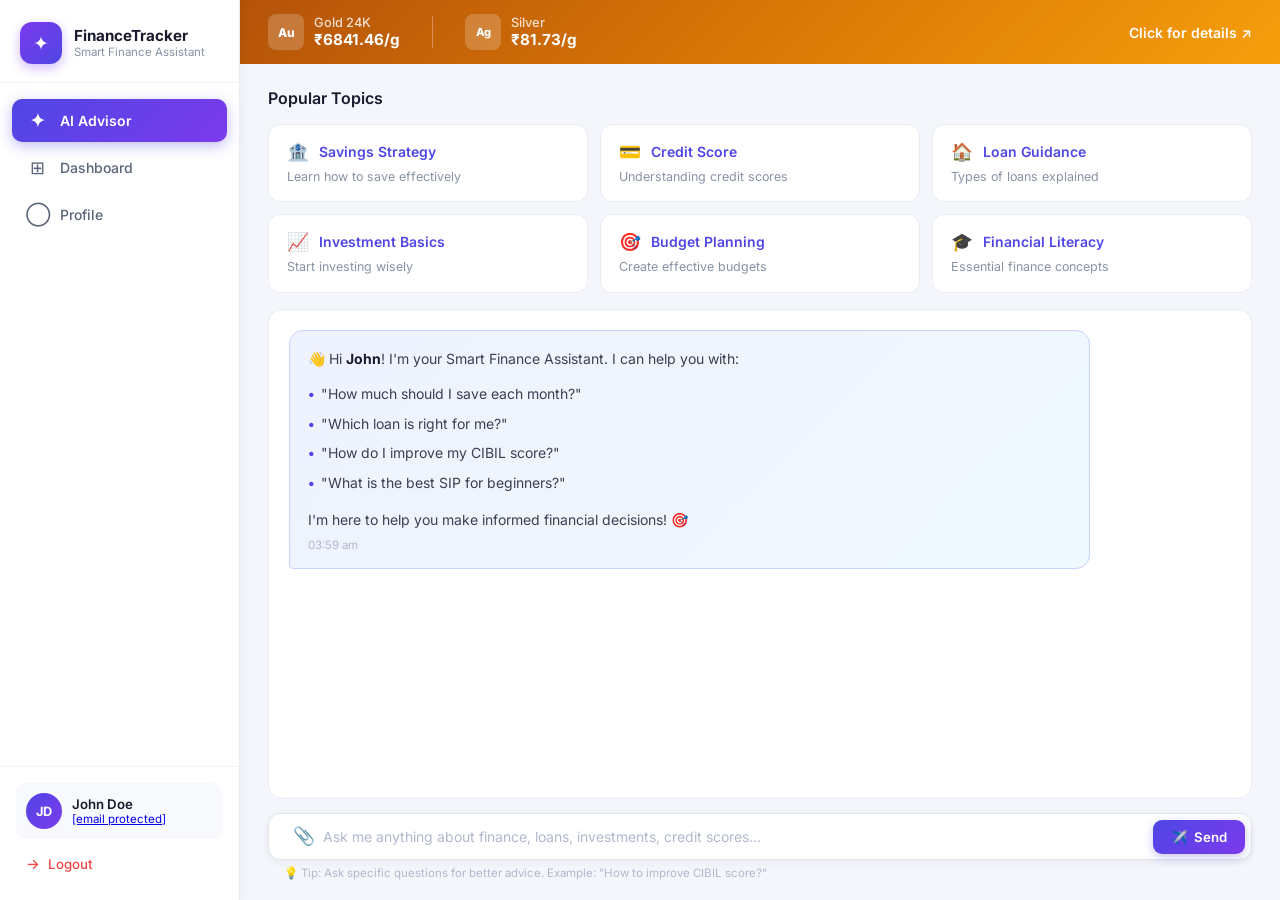
==== frontend/index.html @ 87cee034 "updated index html,added two rates file,added init ,loaded db files" ====
<!DOCTYPE html>
<html lang="en">
<head>
<meta charset="UTF-8"/>
<meta name="viewport" content="width=device-width,initial-scale=1.0"/>
<title>FinanceTracker — Smart Finance Assistant</title>
<link href="https://fonts.googleapis.com/css2?family=Inter:wght@400;500;600;700;800&display=swap" rel="stylesheet"/>
<style>
/* ── RESET & BASE ── */
*,*::before,*::after{box-sizing:border-box;margin:0;padding:0}
html,body{height:100%;font-family:'Inter',sans-serif;background:#f4f6fb;color:#1a1a2e;overflow:hidden}

/* ── LAYOUT ── */
.app{display:flex;height:100vh;overflow:hidden}

/* ══════════════════════════════
   SIDEBAR
══════════════════════════════ */
.sidebar{
  width:240px;flex-shrink:0;
  background:#fff;
  border-right:1px solid #e8ecf4;
  display:flex;flex-direction:column;
  padding:0;
  box-shadow:2px 0 8px rgba(0,0,0,0.04);
  z-index:10;
}
.sidebar-brand{
  padding:22px 20px 18px;
  display:flex;align-items:center;gap:12px;
  border-bottom:1px solid #f0f2f8;
}
.brand-icon{
  width:42px;height:42px;border-radius:12px;
  background:linear-gradient(135deg,#7c3aed,#4f46e5);
  display:flex;align-items:center;justify-content:center;
  font-size:1.2rem;color:#fff;flex-shrink:0;
  box-shadow:0 4px 12px rgba(124,58,237,0.35);
}
.brand-name{font-size:.95rem;font-weight:700;color:#1a1a2e;line-height:1.2}
.brand-sub{font-size:.72rem;color:#8892a4;font-weight:400}

.sidebar-nav{flex:1;padding:16px 12px}
.nav-item{
  display:flex;align-items:center;gap:12px;
  padding:11px 14px;border-radius:10px;
  font-size:.875rem;font-weight:500;color:#5a6478;
  cursor:pointer;transition:all 0.18s;margin-bottom:4px;
  border:none;background:none;width:100%;text-align:left;
  font-family:'Inter',sans-serif;
}
.nav-item:hover{background:#f4f6fb;color:#1a1a2e}
.nav-item.active{
  background:linear-gradient(135deg,#4f46e5,#7c3aed);
  color:#fff;font-weight:600;
  box-shadow:0 4px 14px rgba(79,70,229,0.35);
}
.nav-item .ni-icon{font-size:1.1rem;width:22px;text-align:center;flex-shrink:0}

.sidebar-user{
  padding:16px 16px 20px;
  border-top:1px solid #f0f2f8;
}
.user-row{
  display:flex;align-items:center;gap:10px;
  padding:10px 10px;border-radius:10px;
  background:#f8f9fc;margin-bottom:8px;
}
.user-av{
  width:36px;height:36px;border-radius:50%;
  background:linear-gradient(135deg,#4f46e5,#7c3aed);
  display:flex;align-items:center;justify-content:center;
  font-size:.8rem;font-weight:700;color:#fff;flex-shrink:0;
}
.user-name{font-size:.83rem;font-weight:600;color:#1a1a2e}
.user-email{font-size:.72rem;color:#8892a4}
.logout-btn{
  display:flex;align-items:center;gap:8px;
  padding:8px 10px;border-radius:8px;
  font-size:.83rem;font-weight:500;color:#ef4444;
  cursor:pointer;border:none;background:none;
  font-family:'Inter',sans-serif;transition:background 0.15s;
  width:100%;
}
.logout-btn:hover{background:#fff5f5}
.logout-btn .lo-icon{font-size:.9rem}

/* ══════════════════════════════
   MAIN CONTENT
══════════════════════════════ */
.main{flex:1;overflow-y:auto;display:flex;flex-direction:column}

/* ── PAGE SYSTEM ── */
.page{display:none;flex:1}
.page.active{display:flex;flex-direction:column}

/* ══════════════════════════════
   AI ADVISOR PAGE
══════════════════════════════ */
.ai-page{display:flex;flex-direction:column;height:100%}

/* Gold ticker */
.gold-ticker{
  background:linear-gradient(135deg,#b45309,#d97706,#f59e0b);
  padding:14px 28px;
  display:flex;align-items:center;justify-content:space-between;
  flex-shrink:0;
}
.gold-items{display:flex;align-items:center;gap:32px}
.gold-item{display:flex;align-items:center;gap:10px}
.gold-symbol{
  width:36px;height:36px;border-radius:8px;
  background:rgba(255,255,255,0.2);
  display:flex;align-items:center;justify-content:center;
  font-size:.75rem;font-weight:800;color:#fff;letter-spacing:-.5px;
}
.gold-name{font-size:.8rem;color:rgba(255,255,255,0.8);font-weight:500}
.gold-price{font-size:.95rem;font-weight:700;color:#fff}
.gold-divider{width:1px;height:32px;background:rgba(255,255,255,0.3)}
.gold-cta{
  display:flex;align-items:center;gap:8px;
  font-size:.875rem;font-weight:600;color:#fff;cursor:pointer;
}
.gold-cta:hover{opacity:.85}

/* Popular Topics */
.topics-section{padding:24px 28px 0;flex-shrink:0}
.topics-title{font-size:1rem;font-weight:600;color:#1a1a2e;margin-bottom:16px}
.topics-grid{display:grid;grid-template-columns:repeat(3,1fr);gap:12px}
.topic-card{
  background:#fff;border:1px solid #e8ecf4;border-radius:12px;
  padding:16px 18px;cursor:pointer;transition:all 0.18s;
}
.topic-card:hover{border-color:#4f46e5;box-shadow:0 4px 16px rgba(79,70,229,0.1);transform:translateY(-1px)}
.topic-card-top{display:flex;align-items:center;gap:10px;margin-bottom:6px}
.topic-icon{font-size:1.1rem}
.topic-name{font-size:.875rem;font-weight:600;color:#4f46e5}
.topic-desc{font-size:.78rem;color:#8892a4;line-height:1.4}

/* Chat area */
.chat-area{flex:1;display:flex;flex-direction:column;padding:16px 28px 0;min-height:0}
.chat-messages{
  flex:1;overflow-y:auto;background:#fff;border:1px solid #e8ecf4;
  border-radius:14px;padding:20px;margin-bottom:0;
}
.chat-messages::-webkit-scrollbar{width:4px}
.chat-messages::-webkit-scrollbar-thumb{background:#e0e4f0;border-radius:2px}
.chat-msg{margin-bottom:16px}
.chat-msg p{font-size:.875rem;color:#374151;line-height:1.65}
.chat-msg p strong{font-weight:600;color:#1a1a2e}
.chat-msg-time{font-size:.72rem;color:#b0b8cc;margin-top:6px}
.chat-msg-list{list-style:none;padding:0}
.chat-msg-list li{font-size:.875rem;color:#374151;padding:3px 0;display:flex;align-items:flex-start;gap:6px}
.chat-msg-list li::before{content:'•';color:#4f46e5;font-weight:700;flex-shrink:0}

/* AI bubble (blue-tinted) */
.ai-bubble{
  background:linear-gradient(135deg,#eef2ff,#f0f9ff);
  border:1px solid #c7d2fe;border-radius:14px;border-bottom-left-radius:4px;
  padding:16px 18px;max-width:85%;
}
.ai-bubble p,.ai-bubble li{font-size:.875rem;color:#374151;line-height:1.7}
.ai-bubble strong{color:#1a1a2e}

/* User bubble */
.user-bubble{
  background:linear-gradient(135deg,#4f46e5,#7c3aed);
  border-radius:14px;border-bottom-right-radius:4px;
  padding:12px 16px;max-width:75%;
  align-self:flex-end;margin-left:auto;
}
.user-bubble p{font-size:.875rem;color:#fff;line-height:1.6}
.msg-row{display:flex;flex-direction:column;margin-bottom:14px}
.msg-row.user-row-msg{align-items:flex-end}

/* Chat input */
.chat-input-area{padding:14px 28px 20px;flex-shrink:0}
.chat-input-box{
  display:flex;align-items:center;
  background:#fff;border:1.5px solid #e0e4f0;border-radius:12px;
  padding:4px 6px 4px 16px;
  box-shadow:0 2px 8px rgba(0,0,0,0.06);
  transition:border-color 0.2s;
}
.chat-input-box:focus-within{border-color:#4f46e5;box-shadow:0 2px 12px rgba(79,70,229,0.12)}
.chat-input-box input{
  flex:1;border:none;outline:none;font-family:'Inter',sans-serif;
  font-size:.875rem;color:#374151;background:transparent;padding:10px 0;
}
.chat-input-box input::placeholder{color:#b0b8cc}
.send-btn{
  display:flex;align-items:center;gap:6px;
  padding:9px 18px;border-radius:9px;
  background:linear-gradient(135deg,#4f46e5,#7c3aed);
  color:#fff;font-size:.83rem;font-weight:600;
  border:none;cursor:pointer;transition:all 0.18s;
  font-family:'Inter',sans-serif;white-space:nowrap;
  box-shadow:0 3px 10px rgba(79,70,229,0.3);
}
.send-btn:hover{transform:translateY(-1px);box-shadow:0 5px 14px rgba(79,70,229,0.4)}
.chat-tip{font-size:.72rem;color:#b0b8cc;padding:6px 16px 0;display:flex;align-items:center;gap:5px}

/* Typing indicator */
.typing-dots{display:flex;align-items:center;gap:4px;padding:4px 0}
.typing-dot{width:7px;height:7px;border-radius:50%;background:#9ca3af;animation:ty 1.2s infinite}
.typing-dot:nth-child(2){animation-delay:.18s}.typing-dot:nth-child(3){animation-delay:.36s}
@keyframes ty{0%,80%,100%{transform:scale(1);opacity:.5}40%{transform:scale(1.3);opacity:1}}

/* ══════════════════════════════
   DASHBOARD PAGE
══════════════════════════════ */
.dash-page{padding:32px 28px}
.dash-title{font-size:1.75rem;font-weight:800;color:#1a1a2e;margin-bottom:4px}
.dash-sub{font-size:.875rem;color:#8892a4;margin-bottom:28px}
.dash-cards-grid{
  display:grid;grid-template-columns:repeat(3,1fr);gap:16px;
  margin-bottom:16px;
}
.dash-card{
  background:#fff;border:1px solid #e8ecf4;border-radius:16px;
  padding:22px;cursor:pointer;transition:all 0.2s;position:relative;
  overflow:hidden;
}
.dash-card:hover{box-shadow:0 8px 28px rgba(0,0,0,0.1);transform:translateY(-2px);border-color:#c7d2fe}
.dash-card-top{display:flex;align-items:flex-start;justify-content:space-between;margin-bottom:14px}
.dash-card-icon{
  width:52px;height:52px;border-radius:14px;
  display:flex;align-items:center;justify-content:center;font-size:1.35rem;
}
.dci-blue{background:linear-gradient(135deg,#3b82f6,#2563eb)}
.dci-purple{background:linear-gradient(135deg,#7c3aed,#a855f7)}
.dci-orange{background:linear-gradient(135deg,#f97316,#ea580c)}
.dci-pink{background:linear-gradient(135deg,#ec4899,#db2777)}
.dash-card-arrow{
  width:28px;height:28px;border-radius:8px;background:#f4f6fb;
  display:flex;align-items:center;justify-content:center;
  font-size:.7rem;color:#8892a4;
}
.dash-card h3{font-size:1rem;font-weight:700;color:#1a1a2e;margin-bottom:4px}
.dash-card-desc{font-size:.78rem;color:#8892a4;margin-bottom:16px}
.dash-card-footer{
  display:flex;align-items:center;justify-content:space-between;
  padding-top:14px;border-top:1px solid #f0f2f8;
}
.dash-card-stat{font-size:.9rem;font-weight:600;color:#374151}
.dash-card-link{font-size:.78rem;color:#4f46e5;font-weight:600;cursor:pointer;display:flex;align-items:center;gap:3px}
.dash-card-link:hover{color:#3730a3}

/* ── FINANCIAL OVERVIEW PANEL (drill-down) ── */
.fo-panel{
  background:#fff;border-radius:16px;padding:24px 28px;
  flex:1;display:flex;flex-direction:column;
}
.fo-header{display:flex;align-items:center;justify-content:space-between;margin-bottom:22px}
.fo-title{font-size:1.15rem;font-weight:700;color:#1a1a2e}
.fo-sub{font-size:.8rem;color:#8892a4;margin-top:2px}
.fo-close{
  width:32px;height:32px;border-radius:8px;
  background:#f4f6fb;border:none;cursor:pointer;
  display:flex;align-items:center;justify-content:center;
  font-size:1rem;color:#8892a4;transition:all 0.15s;
}
.fo-close:hover{background:#fee2e2;color:#ef4444}
.fo-grid{display:grid;grid-template-columns:1fr 1fr 1fr;gap:14px;margin-bottom:14px}
.fo-card{
  background:#fff;border:1px solid #e8ecf4;border-radius:14px;padding:20px 22px;
}
.fo-card.blue{
  background:linear-gradient(135deg,#4f46e5,#7c3aed);
  border-color:transparent;
  grid-column:span 1;
}
.fo-card-label{font-size:.78rem;color:#8892a4;margin-bottom:10px;font-weight:500}
.fo-card.blue .fo-card-label{color:rgba(255,255,255,0.75)}
.fo-card-val{font-size:1.5rem;font-weight:800;color:#1a1a2e;line-height:1}
.fo-card.blue .fo-card-val{color:#fff;font-size:1.65rem}
.fo-card-icon-wrap{
  width:36px;height:36px;border-radius:10px;
  display:flex;align-items:center;justify-content:center;font-size:1rem;
}
.fci-green{background:#dcfce7;color:#16a34a}
.fci-red{background:#fee2e2;color:#dc2626}
.fci-purple{background:#ede9fe;color:#7c3aed}
.fci-blue{background:rgba(255,255,255,0.2);color:#fff}
.fo-card-header{display:flex;align-items:flex-start;justify-content:space-between;margin-bottom:10px}
.fo-card-change{font-size:.75rem;margin-top:6px;font-weight:600}
.fc-up{color:#16a34a}.fc-down{color:#dc2626}
.fo-card.blue .fo-card-change{color:rgba(255,255,255,0.85)}
.fo-row{display:grid;grid-template-columns:1fr 1fr;gap:14px}
.fo-card-sm{background:#fff;border:1px solid #e8ecf4;border-radius:14px;padding:20px 22px}

/* ══════════════════════════════
   PROFILE PAGE
══════════════════════════════ */
.profile-page{padding:32px 28px;overflow-y:auto}
.profile-header{margin-bottom:28px}
.profile-header h1{font-size:1.5rem;font-weight:800;color:#1a1a2e;margin-bottom:4px}
.profile-header p{font-size:.875rem;color:#8892a4}
.profile-form-card{
  background:#fff;border:1px solid #e8ecf4;border-radius:16px;overflow:hidden;
  max-width:700px;
}
.pf-section-head{
  padding:16px 24px;background:#f8f9fc;border-bottom:1px solid #e8ecf4;
  display:flex;align-items:center;gap:10px;
}
.pf-sec-icon{
  width:32px;height:32px;border-radius:8px;background:linear-gradient(135deg,#4f46e5,#7c3aed);
  display:flex;align-items:center;justify-content:center;font-size:.85rem;color:#fff;
}
.pf-sec-title{font-size:.875rem;font-weight:700;color:#1a1a2e}
.pf-sec-desc{font-size:.75rem;color:#8892a4}
.pf-body{padding:20px 24px;border-bottom:1px solid #e8ecf4}
.pf-body:last-of-type{border-bottom:none}
.pf-grid{display:grid;grid-template-columns:1fr 1fr;gap:14px}
.pf-group{display:flex;flex-direction:column;gap:5px}
.pf-group.full{grid-column:1/-1}
.pf-group label{font-size:.75rem;font-weight:600;color:#5a6478;letter-spacing:.01em}
.pf-group input,.pf-group select{
  background:#f8f9fc;border:1.5px solid #e0e4f0;border-radius:8px;
  padding:10px 12px;color:#1a1a2e;font-family:'Inter',sans-serif;
  font-size:.875rem;outline:none;transition:all 0.18s;appearance:none;
}
.pf-group input:focus,.pf-group select:focus{border-color:#4f46e5;background:#fff;box-shadow:0 0 0 3px rgba(79,70,229,.08)}
.pf-group input::placeholder{color:#b0b8cc}
.pf-group select option{background:#fff}
.inp-pre-w{position:relative}
.inp-pre{position:absolute;left:11px;top:50%;transform:translateY(-50%);font-size:.83rem;color:#4f46e5;font-weight:600}
.inp-pre-w input{padding-left:24px}
.goal-grid-pf{display:grid;grid-template-columns:repeat(3,1fr);gap:8px;margin-top:6px}
.goal-pf{
  border:1.5px solid #e0e4f0;border-radius:9px;padding:10px 12px;
  cursor:pointer;transition:all 0.18s;display:flex;align-items:center;gap:8px;
  background:#f8f9fc;
}
.goal-pf:hover{border-color:#a5b4fc}
.goal-pf.sel{border-color:#4f46e5;background:#eef2ff}
.goal-pf input{display:none}
.g-cb{width:16px;height:16px;border-radius:4px;border:1.5px solid #cbd5e1;flex-shrink:0;
  display:flex;align-items:center;justify-content:center;transition:all 0.15s;background:#fff}
.goal-pf.sel .g-cb{background:#4f46e5;border-color:#4f46e5}
.g-cb::after{content:'✓';font-size:.55rem;color:#fff;display:none;font-weight:800}
.goal-pf.sel .g-cb::after{display:block}
.g-em{font-size:.95rem}
.g-tx{font-size:.78rem;font-weight:600;color:#374151}
.pf-footer{padding:16px 24px;background:#f8f9fc;display:flex;justify-content:flex-end}
.pf-submit{
  padding:11px 28px;border-radius:9px;border:none;
  background:linear-gradient(135deg,#4f46e5,#7c3aed);color:#fff;
  font-family:'Inter',sans-serif;font-size:.875rem;font-weight:700;
  cursor:pointer;transition:all 0.18s;
  box-shadow:0 4px 14px rgba(79,70,229,0.3);
  display:flex;align-items:center;gap:7px;
}
.pf-submit:hover{transform:translateY(-1px);box-shadow:0 6px 20px rgba(79,70,229,0.4)}

/* ══════════════════════════════
   TOAST
══════════════════════════════ */
.toast{
  position:fixed;bottom:24px;right:24px;z-index:9999;
  background:#1a1a2e;border-radius:12px;padding:12px 18px;
  display:flex;align-items:center;gap:10px;
  font-size:.83rem;font-weight:600;color:#fff;
  box-shadow:0 8px 30px rgba(0,0,0,0.25);
  transform:translateY(70px) scale(.95);opacity:0;
  transition:all 0.4s cubic-bezier(.34,1.56,.64,1);
}
.toast.show{transform:translateY(0) scale(1);opacity:1}

/* ══════════════════════════════
   RESPONSIVE
══════════════════════════════ */
@media(max-width:900px){
  .sidebar{width:190px}
  .topics-grid{grid-template-columns:1fr 1fr}
  .dash-cards-grid{grid-template-columns:1fr 1fr}
  .fo-grid{grid-template-columns:1fr 1fr}
  .pf-grid{grid-template-columns:1fr}
}
@media(max-width:640px){
  .sidebar{display:none}
  .topics-grid{grid-template-columns:1fr}
  .dash-cards-grid{grid-template-columns:1fr}
}
</style>
</head>
<body>
<div class="app">

  <!-- ════════════ SIDEBAR ════════════ -->
  <aside class="sidebar">
    <div class="sidebar-brand">
      <div class="brand-icon">✦</div>
      <div>
        <div class="brand-name">FinanceTracker</div>
        <div class="brand-sub">Smart Finance Assistant</div>
      </div>
    </div>

    <nav class="sidebar-nav">
      <button class="nav-item active" id="nav-ai" onclick="showPage('ai');setNav(this)">
        <span class="ni-icon">✦</span> AI Advisor
      </button>
      <button class="nav-item" id="nav-dash" onclick="showPage('dashboard');setNav(this)">
        <span class="ni-icon">⊞</span> Dashboard
      </button>
      <button class="nav-item" id="nav-profile" onclick="showPage('profile');setNav(this)">
        <span class="ni-icon">◯</span> Profile
      </button>
    </nav>

    <div class="sidebar-user">
      <div class="user-row">
        <div class="user-av" id="sidebar-av">JD</div>
        <div>
          <div class="user-name" id="sidebar-name">John Doe</div>
          <div class="user-email" id="sidebar-email"><a href="/cdn-cgi/l/email-protection" class="__cf_email__" data-cfemail="385c5d5557785d40595548545d165b5755">[email&#160;protected]</a></div>
        </div>
      </div>
      <button class="logout-btn">
        <span class="lo-icon">→</span> Logout
      </button>
    </div>
  </aside>

  <!-- ════════════ MAIN ════════════ -->
  <main class="main">

    <!-- ══ AI ADVISOR PAGE ══ -->
    <div id="page-ai" class="page active ai-page">

      <!-- Gold ticker -->
      <div class="gold-ticker">
        <div class="gold-items">
          <div class="gold-item">
            <div class="gold-symbol">Au</div>
            <div>
              <div class="gold-name">Gold 24K</div>
              <div class="gold-price">₹6841.46/g</div>
            </div>
          </div>
          <div class="gold-divider"></div>
          <div class="gold-item">
            <div class="gold-symbol" style="font-size:.7rem">Ag</div>
            <div>
              <div class="gold-name">Silver</div>
              <div class="gold-price">₹81.73/g</div>
            </div>
          </div>
        </div>
        <div class="gold-cta">Click for details ↗️</div>
      </div>

      <!-- Popular Topics -->
      <div class="topics-section">
        <div class="topics-title">Popular Topics</div>
        <div class="topics-grid">
          <div class="topic-card" onclick="startTopic('Savings Strategy')">
            <div class="topic-card-top">
              <span class="topic-icon">🏦</span>
              <span class="topic-name">Savings Strategy</span>
            </div>
            <div class="topic-desc">Learn how to save effectively</div>
          </div>
          <div class="topic-card" onclick="startTopic('Credit Score')">
            <div class="topic-card-top">
              <span class="topic-icon">💳</span>
              <span class="topic-name">Credit Score</span>
            </div>
            <div class="topic-desc">Understanding credit scores</div>
          </div>
          <div class="topic-card" onclick="startTopic('Loan Guidance')">
            <div class="topic-card-top">
              <span class="topic-icon">🏠</span>
              <span class="topic-name">Loan Guidance</span>
            </div>
            <div class="topic-desc">Types of loans explained</div>
          </div>
          <div class="topic-card" onclick="startTopic('Investment Basics')">
            <div class="topic-card-top">
              <span class="topic-icon">📈</span>
              <span class="topic-name">Investment Basics</span>
            </div>
            <div class="topic-desc">Start investing wisely</div>
          </div>
          <div class="topic-card" onclick="startTopic('Budget Planning')">
            <div class="topic-card-top">
              <span class="topic-icon">🎯</span>
              <span class="topic-name">Budget Planning</span>
            </div>
            <div class="topic-desc">Create effective budgets</div>
          </div>
          <div class="topic-card" onclick="startTopic('Financial Literacy')">
            <div class="topic-card-top">
              <span class="topic-icon">🎓</span>
              <span class="topic-name">Financial Literacy</span>
            </div>
            <div class="topic-desc">Essential finance concepts</div>
          </div>
        </div>
      </div>

      <!-- Chat -->
      <div class="chat-area">
        <div class="chat-messages" id="chat">
          <div class="msg-row">
            <div class="ai-bubble">
              <p>👋 Hi <strong id="ai-greet-name">there</strong>! I'm your Smart Finance Assistant. I can help you with:</p>
              <ul class="chat-msg-list" style="margin-top:8px">
                <li>"How much should I save each month?"</li>
                <li>"Which loan is right for me?"</li>
                <li>"How do I improve my CIBIL score?"</li>
                <li>"What is the best SIP for beginners?"</li>
              </ul>
              <p style="margin-top:10px">I'm here to help you make informed financial decisions! 🎯</p>
              <div class="chat-msg-time" id="ai-time">—</div>
            </div>
          </div>
        </div>
      </div>

      <!-- Input -->
      <div class="chat-input-area">
        <!-- File preview pill (shown when file is attached) -->
        <div id="file-preview" style="display:none;align-items:center;gap:8px;margin-bottom:8px;
          background:#eef2ff;border:1px solid #c7d2fe;border-radius:8px;padding:7px 12px;
          font-size:.78rem;font-weight:600;color:#4f46e5;max-width:fit-content">
          <span>📎</span>
          <span id="file-preview-name">file.pdf</span>
          <button onclick="clearFile()" style="border:none;background:none;cursor:pointer;
            color:#9ca3af;font-size:.85rem;line-height:1;padding:0 2px;margin-left:4px">✕</button>
        </div>
        <div class="chat-input-box">
          <!-- Hidden file input -->
          <input type="file" id="file" style="display:none" accept=".pdf,.txt,.csv,.xlsx,.docx"
            onchange="onFileSelected(this)"/>
          <!-- Attach button -->
          <button onclick="document.getElementById('file').click()" title="Attach a file"
            style="border:none;background:none;cursor:pointer;padding:6px 8px;border-radius:7px;
            color:#8892a4;font-size:1.1rem;transition:all 0.15s;flex-shrink:0"
            onmouseover="this.style.background='#f4f6fb';this.style.color='#4f46e5'"
            onmouseout="this.style.background='none';this.style.color='#8892a4'">📎</button>
          <input type="text" id="message" placeholder="Ask me anything about finance, loans, investments, credit scores…"/>
          <button class="send-btn" onclick="sendMessage()">
            <span>✈️</span> Send
          </button>
        </div>
        <div class="chat-tip">💡 Tip: Ask specific questions for better advice. Example: "How to improve CIBIL score?"</div>
      </div>
    </div><!-- /ai page -->

    <!-- ══ DASHBOARD PAGE ══ -->
    <div id="page-dashboard" class="page" style="overflow-y:auto">

      <!-- Overview panel (hidden by default, shown on card click) -->
      <div id="fo-panel-wrap" style="display:none;padding:24px 28px;flex:1">
        <div class="fo-panel">
          <div class="fo-header">
            <div>
              <div class="fo-title" id="fo-title">Financial Overview</div>
              <div class="fo-sub" id="fo-sub">Balance, income &amp; expenses</div>
            </div>
            <button class="fo-close" onclick="closeFoPanel()">✕</button>
          </div>
          <div id="fo-content"></div>
        </div>
      </div>

      <!-- Main dashboard -->
      <div id="dash-main" class="dash-page">
        <div class="dash-title">Welcome back, <span id="dash-name">John</span>!</div>
        <div class="dash-sub">Select a section to view detailed insights</div>

        <div class="dash-cards-grid">
          <div class="dash-card" onclick="openPanel('fo')">
            <div class="dash-card-top">
              <div class="dash-card-icon dci-blue">💼</div>
              <div class="dash-card-arrow">›</div>
            </div>
            <h3>Financial Overview</h3>
            <div class="dash-card-desc">Balance, income &amp; expenses</div>
            <div class="dash-card-footer">
              <div class="dash-card-stat" id="dc-balance">₹20,35,001</div>
              <div class="dash-card-link" onclick="event.stopPropagation();openPanel('fo')">View Details →</div>
            </div>
          </div>

          <div class="dash-card" onclick="openPanel('sc')">
            <div class="dash-card-top">
              <div class="dash-card-icon dci-purple">📊</div>
              <div class="dash-card-arrow">›</div>
            </div>
            <h3>Spending by Category</h3>
            <div class="dash-card-desc">Track your expenses</div>
            <div class="dash-card-footer">
              <div class="dash-card-stat">6 Categories</div>
              <div class="dash-card-link" onclick="event.stopPropagation();openPanel('sc')">View Details →</div>
            </div>
          </div>

          <div class="dash-card" onclick="openPanel('bt')">
            <div class="dash-card-top">
              <div class="dash-card-icon dci-orange">🎯</div>
              <div class="dash-card-arrow">›</div>
            </div>
            <h3>Budget Tracking</h3>
            <div class="dash-card-desc">Monitor your budgets</div>
            <div class="dash-card-footer">
              <div class="dash-card-stat">4 Active</div>
              <div class="dash-card-link" onclick="event.stopPropagation();openPanel('bt')">View Details →</div>
            </div>
          </div>

          <div class="dash-card" onclick="openPanel('sg')">
            <div class="dash-card-top">
              <div class="dash-card-icon dci-pink">🐷</div>
              <div class="dash-card-arrow">›</div>
            </div>
            <h3>Savings Goals</h3>
            <div class="dash-card-desc">Track your progress</div>
            <div class="dash-card-footer">
              <div class="dash-card-stat" id="dc-goals">3 Goals</div>
              <div class="dash-card-link" onclick="event.stopPropagation();openPanel('sg')">View Details →</div>
            </div>
          </div>
        </div>
      </div>
    </div><!-- /dashboard -->

    <!-- ══ PROFILE PAGE ══ -->
    <div id="page-profile" class="page" style="overflow-y:auto">
      <div class="profile-page">
        <div class="profile-header">
          <h1>My Profile</h1>
          <p>Update your financial details so the AI can give you better advice</p>
        </div>

        <div class="profile-form-card">
          <!-- Basic -->
          <div class="pf-section-head">
            <div class="pf-sec-icon">👤</div>
            <div>
              <div class="pf-sec-title">Basic Information</div>
              <div class="pf-sec-desc">Your personal details</div>
            </div>
          </div>
          <div class="pf-body">
            <div class="pf-grid">
              <div class="pf-group"><label>Full Name</label><input type="text" id="f-name" placeholder="John Doe"/></div>
              <div class="pf-group"><label>Email</label><input type="email" id="f-email" placeholder="john@example.com"/></div>
              <div class="pf-group"><label>Age</label><input type="number" id="f-age" placeholder="24" min="18" max="80"/></div>
              <div class="pf-group">
                <label>Employment</label>
                <select id="f-emp">
                  <option value="">Select status</option>
                  <option>Salaried — Private</option>
                  <option>Salaried — Government</option>
                  <option>Self-Employed / Freelancer</option>
                  <option>Business Owner</option>
                  <option>Student</option>
                </select>
              </div>
            </div>
          </div>

          <!-- Income -->
          <div class="pf-section-head">
            <div class="pf-sec-icon" style="background:linear-gradient(135deg,#059669,#10b981)">💰</div>
            <div>
              <div class="pf-sec-title">Income &amp; Savings</div>
              <div class="pf-sec-desc">Monthly figures in ₹</div>
            </div>
          </div>
          <div class="pf-body">
            <div class="pf-grid">
              <div class="pf-group"><label>Monthly Income</label><div class="inp-pre-w"><span class="inp-pre">₹</span><input type="number" id="f-income" placeholder="50000"/></div></div>
              <div class="pf-group"><label>Monthly Expenses</label><div class="inp-pre-w"><span class="inp-pre">₹</span><input type="number" id="f-expenses" placeholder="30000"/></div></div>
              <div class="pf-group"><label>Monthly Savings</label><div class="inp-pre-w"><span class="inp-pre">₹</span><input type="number" id="f-savings" placeholder="10000"/></div></div>
              <div class="pf-group"><label>Total Savings</label><div class="inp-pre-w"><span class="inp-pre">₹</span><input type="number" id="f-tsavings" placeholder="200000"/></div></div>
            </div>
          </div>

          <!-- Debt -->
          <div class="pf-section-head">
            <div class="pf-sec-icon" style="background:linear-gradient(135deg,#dc2626,#ef4444)">🏦</div>
            <div>
              <div class="pf-sec-title">Debts &amp; EMIs</div>
              <div class="pf-sec-desc">Enter 0 if none</div>
            </div>
          </div>
          <div class="pf-body">
            <div class="pf-grid">
              <div class="pf-group"><label>Total Debt</label><div class="inp-pre-w"><span class="inp-pre">₹</span><input type="number" id="f-debt" placeholder="0"/></div></div>
              <div class="pf-group"><label>Monthly EMI</label><div class="inp-pre-w"><span class="inp-pre">₹</span><input type="number" id="f-emi" placeholder="0"/></div></div>
            </div>
          </div>

          <!-- Goals -->
          <div class="pf-section-head">
            <div class="pf-sec-icon" style="background:linear-gradient(135deg,#d97706,#f59e0b)">🎯</div>
            <div>
              <div class="pf-sec-title">Financial Goals &amp; Risk</div>
              <div class="pf-sec-desc">What are you working towards?</div>
            </div>
          </div>
          <div class="pf-body">
            <div class="pf-group full" style="margin-bottom:14px">
              <label>Select your goals</label>
              <div class="goal-grid-pf">
                <label class="goal-pf" onclick="toggleGoal(this)"><input type="checkbox" value="emergency"/><div class="g-cb"></div><span class="g-em">🛡️</span><span class="g-tx">Emergency Fund</span></label>
                <label class="goal-pf" onclick="toggleGoal(this)"><input type="checkbox" value="house"/><div class="g-cb"></div><span class="g-em">🏠</span><span class="g-tx">Buy a Home</span></label>
                <label class="goal-pf" onclick="toggleGoal(this)"><input type="checkbox" value="invest"/><div class="g-cb"></div><span class="g-em">📈</span><span class="g-tx">Invest</span></label>
                <label class="goal-pf" onclick="toggleGoal(this)"><input type="checkbox" value="debt"/><div class="g-cb"></div><span class="g-em">💳</span><span class="g-tx">Clear Debt</span></label>
                <label class="goal-pf" onclick="toggleGoal(this)"><input type="checkbox" value="retire"/><div class="g-cb"></div><span class="g-em">🌴</span><span class="g-tx">Retirement</span></label>
                <label class="goal-pf" onclick="toggleGoal(this)"><input type="checkbox" value="tax"/><div class="g-cb"></div><span class="g-em">💰</span><span class="g-tx">Save Tax</span></label>
              </div>
            </div>
            <div class="pf-grid">
              <div class="pf-group">
                <label>Risk Tolerance</label>
                <select id="f-risk">
                  <option value="">Select</option>
                  <option>Conservative</option>
                  <option>Moderate</option>
                  <option>Aggressive</option>
                </select>
              </div>
              <div class="pf-group">
                <label>Investment Horizon</label>
                <select id="f-horizon">
                  <option value="">Select</option>
                  <option>Short-term (0–2 yr)</option>
                  <option>Medium-term (2–5 yr)</option>
                  <option>Long-term (5+ yr)</option>
                </select>
              </div>
            </div>
          </div>

          <div class="pf-footer">
            <button class="pf-submit" onclick="saveProfile()">
              Save Profile <span>→</span>
            </button>
          </div>
        </div>
      </div>
    </div><!-- /profile -->

  </main>
</div><!-- /app -->

<!-- TOAST -->
<div class="toast" id="toast">
  <span id="toast-icon">✅</span>
  <span id="toast-text">Profile saved!</span>
</div>

<script data-cfasync="false" src="/cdn-cgi/scripts/5c5dd728/cloudflare-static/email-decode.min.js"></script><script>
/* ═════════════════════════
   STATE
═════════════════════════ */
let P = {
  name:'John', fullName:'John Doe', email:'demo@example.com',
  age:28, employment:'Salaried — Private',
  income:485000, expenses:271000, savings:214000, tsavings:2035000,
  debt:0, emi:0, risk:'Moderate', horizon:'Long-term (5+ yr)',
  goals:['invest','emergency']
};
let chatHistory = [];

/* ═════════════════════════
   KNOWLEDGE BASE
═════════════════════════ */
const KB = `=== FINANCETRACKER AI KNOWLEDGE BASE ===

## SAVINGS STRATEGY
- 50-30-20 Rule: 50% needs, 30% wants, 20% savings
- Pay yourself first: auto-debit savings on salary day
- Emergency fund target: 6× monthly expenses
- Best emergency fund vehicles: Liquid mutual funds (4-6% returns, 1-day withdrawal), high-yield savings (SFBs offer 7-9%)
- Step-up SIP: Increase SIP by 10% every year; even ₹500/month at 12% for 25 years = ₹94 lakh

## CREDIT SCORE (CIBIL)
- Score range: 300–900; 750+ is excellent
- Factors: Payment history (35%), credit utilization (30%), credit age (15%), credit mix (10%), new inquiries (10%)
- To improve: Pay all EMIs/bills on time, keep credit utilization below 30%, avoid multiple loan applications
- Checking CIBIL: Free once/year at CIBIL website; fintech apps show it for free anytime
- DPD (Days Past Due): Even 1 DPD can drop score 50-100 points

## LOANS
- Home Loan: 8.5–9.5% p.a.; tenure up to 30 years; EMI = ~₹950/lakh at 9%/20yr
- Personal Loan: 10.5–18% p.a.; unsecured; avoid for consumption
- Education Loan: 8.5–12%; Section 80E interest fully deductible for 8 years
- Car Loan: 8.5–10.5%; depreciation makes cars poor investments
- Loan against Mutual Funds: 7.5–10.5%; smart option if you have MF corpus
- Golden Rule: Home loan EMI ≤ 40% of take-home income

## INVESTMENT BASICS
- Start with index funds: Nifty 50 index fund, low cost (0.1% expense ratio)
- SIP (Systematic Investment Plan): Invest fixed amount monthly; rupee cost averaging
- ELSS: Tax saving + equity returns (12–15% historical); 3-year lock-in; 80C benefit
- PPF: 7.1% tax-free, 15-year, EEE status; max ₹1.5L/year
- NPS: Market-linked pension; extra ₹50K deduction under 80CCD(1B)
- Gold ETF: 5–10% of portfolio for inflation hedge
- FD: 6.5–7.5%; safe but tax-inefficient for high earners

## BUDGET PLANNING
- Track 3 months of expenses to find your baseline
- Categorize: Housing, Food, Transport, Health, Entertainment, Savings
- 50-30-20 is the foundation; adjust ratios based on income and goals
- Digital tools: Walnut, Money View, ET Money for tracking
- Envelope method: Allocate cash to categories; stop when envelope is empty

## FINANCIAL LITERACY — KEY CONCEPTS
- Inflation: Prices rise ~6% yearly in India; your money must beat inflation to grow
- Compound interest: ₹10,000 at 12% for 30 years = ₹2.9 lakh; start early!
- Rule of 72: Divide 72 by interest rate to find doubling time (72/12 = 6 years)
- Term Insurance: 10–15× annual income; cheapest online (₹500/month for ₹1Cr cover at age 25)
- Tax slabs (new regime 2024-25): 0% up to ₹3L, 5% ₹3-7L, 10% ₹7-10L, 15% ₹10-12L, 20% ₹12-15L, 30% above ₹15L
- Section 80C: ₹1.5L deduction (PPF, ELSS, LIC, home loan principal)
- Section 80D: ₹25,000 health insurance deduction

## GOLD & SILVER MARKETS
- Gold 24K: ₹6841.46/g (current)
- Silver: ₹81.73/g (current)
- Gold as investment: 5–10% of portfolio; better as ETF than physical
- Sovereign Gold Bonds (SGB): 2.5% extra annual interest + gold price appreciation; best gold investment`;

/* ═════════════════════════
   ROUTING
═════════════════════════ */
function showPage(name) {
  document.querySelectorAll('.page').forEach(p => p.classList.remove('active'));
  document.getElementById('page-' + name).classList.add('active');
  if (name === 'ai') syncAiPage();
  if (name === 'dashboard') syncDash();
}
function setNav(el) {
  document.querySelectorAll('.nav-item').forEach(n => n.classList.remove('active'));
  el.classList.add('active');
}
function syncAiPage() {
  document.getElementById('ai-greet-name').textContent = P.name;
  const now = new Date();
  document.getElementById('ai-time').textContent =
    now.toLocaleTimeString('en-IN', {hour:'2-digit', minute:'2-digit'});
}
function syncDash() {
  document.getElementById('dash-name').textContent = P.name;
  document.getElementById('dc-balance').textContent = '₹' + P.tsavings.toLocaleString('en-IN');
  const goals = P.goals.length;
  document.getElementById('dc-goals').textContent = goals + ' Goal' + (goals !== 1 ? 's' : '');
}
syncAiPage(); syncDash();

/* ═════════════════════════
   DASHBOARD PANELS
═════════════════════════ */
function openPanel(type) {
  document.getElementById('dash-main').style.display = 'none';
  document.getElementById('fo-panel-wrap').style.display = 'block';

  const t = {
    fo: ['Financial Overview', 'Balance, income & expenses'],
    sc: ['Spending by Category', 'Track your expenses'],
    bt: ['Budget Tracking', 'Monitor your budgets'],
    sg: ['Savings Goals', 'Track your progress'],
  };
  document.getElementById('fo-title').textContent = t[type][0];
  document.getElementById('fo-sub').textContent = t[type][1];

  const content = document.getElementById('fo-content');
  if (type === 'fo') {
    const sr = P.income > 0 ? ((P.savings / P.income) * 100).toFixed(1) : 0;
    const avail = P.income - P.expenses;
    content.innerHTML = `
      <div style="display:grid;grid-template-columns:1fr 1fr 1fr;gap:14px;margin-bottom:14px">
        <div class="fo-card blue">
          <div class="fo-card-header">
            <div class="fo-card-label">Total Balance</div>
            <div class="fo-card-icon-wrap fci-blue">💼</div>
          </div>
          <div class="fo-card-val">₹${P.tsavings.toLocaleString('en-IN')}</div>
          <div class="fo-card-change fc-up" style="color:rgba(255,255,255,.85)">↑ +8.5% from last month</div>
        </div>
        <div class="fo-card">
          <div class="fo-card-header">
            <div class="fo-card-label">Monthly Income</div>
            <div class="fo-card-icon-wrap fci-green">↗️</div>
          </div>
          <div class="fo-card-val">₹${P.income.toLocaleString('en-IN')}</div>
          <div class="fo-card-change fc-up">+12.3% vs last month</div>
        </div>
        <div class="fo-card">
          <div class="fo-card-header">
            <div class="fo-card-label">Monthly Expenses</div>
            <div class="fo-card-icon-wrap fci-red">↘️</div>
          </div>
          <div class="fo-card-val">₹${P.expenses.toLocaleString('en-IN')}</div>
          <div class="fo-card-change fc-down">+5.2% vs last month</div>
        </div>
      </div>
      <div style="display:grid;grid-template-columns:1fr 1fr;gap:14px">
        <div class="fo-card-sm">
          <div class="fo-card-header">
            <div class="fo-card-label">Savings Rate</div>
            <div class="fo-card-icon-wrap fci-purple">🐷</div>
          </div>
          <div class="fo-card-val">${sr}%</div>
          <div class="fo-card-change" style="color:${parseFloat(sr)>=20?'#16a34a':'#d97706'}">${parseFloat(sr)>=20?'✓ Above target':'→ Target: 20%+'}</div>
        </div>
        <div class="fo-card-sm">
          <div class="fo-card-header">
            <div class="fo-card-label">Available to Spend</div>
            <div class="fo-card-icon-wrap" style="background:#dbeafe;color:#2563eb">$</div>
          </div>
          <div class="fo-card-val">₹${avail.toLocaleString('en-IN')}</div>
          <div class="fo-card-change" style="color:#8892a4">After essential expenses</div>
        </div>
      </div>`;
  } else if (type === 'sc') {
    const cats = [
      {name:'Housing / Rent',pct:35,color:'#4f46e5',icon:'🏠'},
      {name:'Food & Dining',pct:20,color:'#f97316',icon:'🍽️'},
      {name:'Transport',pct:10,color:'#0ea5e9',icon:'🚗'},
      {name:'Health',pct:8,color:'#10b981',icon:'💊'},
      {name:'Entertainment',pct:12,color:'#a855f7',icon:'🎬'},
      {name:'Others',pct:15,color:'#f59e0b',icon:'📦'},
    ];
    content.innerHTML = `
      <div style="display:flex;flex-direction:column;gap:12px">
        ${cats.map(c => `
          <div style="background:#f8f9fc;border-radius:12px;padding:14px 16px;display:flex;align-items:center;gap:14px">
            <div style="width:38px;height:38px;border-radius:10px;background:#fff;display:flex;align-items:center;justify-content:center;font-size:1.1rem;box-shadow:0 1px 4px rgba(0,0,0,0.08)">${c.icon}</div>
            <div style="flex:1">
              <div style="font-size:.83rem;font-weight:600;color:#1a1a2e;margin-bottom:5px">${c.name}</div>
              <div style="height:6px;background:#e8ecf4;border-radius:3px;overflow:hidden">
                <div style="height:100%;width:${c.pct}%;background:${c.color};border-radius:3px"></div>
              </div>
            </div>
            <div style="font-size:.83rem;font-weight:700;color:${c.color};min-width:36px;text-align:right">${c.pct}%</div>
          </div>`).join('')}
      </div>`;
  } else if (type === 'bt') {
    const budgets = [
      {name:'Groceries',spent:8200,limit:10000,color:'#10b981'},
      {name:'Entertainment',spent:4800,limit:5000,color:'#f97316'},
      {name:'Transport',spent:3100,limit:4000,color:'#0ea5e9'},
      {name:'Health & Medical',spent:1200,limit:3000,color:'#a855f7'},
    ];
    content.innerHTML = `
      <div style="display:flex;flex-direction:column;gap:12px">
        ${budgets.map(b => {
          const pct = Math.round((b.spent/b.limit)*100);
          const over = pct > 90;
          return `
          <div style="background:#f8f9fc;border-radius:12px;padding:16px 18px">
            <div style="display:flex;justify-content:space-between;align-items:center;margin-bottom:8px">
              <div style="font-size:.86rem;font-weight:600;color:#1a1a2e">${b.name}</div>
              <div style="font-size:.78rem;font-weight:600;color:${over?'#dc2626':'#5a6478'}">₹${b.spent.toLocaleString()} / ₹${b.limit.toLocaleString()}</div>
            </div>
            <div style="height:8px;background:#e8ecf4;border-radius:4px;overflow:hidden">
              <div style="height:100%;width:${pct}%;background:${over?'#ef4444':b.color};border-radius:4px;transition:width 1s ease"></div>
            </div>
            <div style="font-size:.72rem;color:${over?'#dc2626':'#8892a4'};margin-top:5px">${pct}% used${over?' — Over budget!':''}</div>
          </div>`;
        }).join('')}
      </div>`;
  } else if (type === 'sg') {
    const goals_data = [
      {name:'Emergency Fund',target:300000,saved:180000,icon:'🛡️',color:'#4f46e5'},
      {name:'Home Down Payment',target:1000000,saved:420000,icon:'🏠',color:'#10b981'},
      {name:'Europe Trip',target:200000,saved:85000,icon:'✈️',color:'#f97316'},
    ];
    content.innerHTML = `
      <div style="display:flex;flex-direction:column;gap:14px">
        ${goals_data.map(g => {
          const pct = Math.round((g.saved/g.target)*100);
          return `
          <div style="background:#f8f9fc;border-radius:12px;padding:16px 18px;display:flex;align-items:flex-start;gap:14px">
            <div style="width:42px;height:42px;border-radius:12px;background:#fff;display:flex;align-items:center;justify-content:center;font-size:1.2rem;box-shadow:0 2px 6px rgba(0,0,0,0.08);flex-shrink:0">${g.icon}</div>
            <div style="flex:1">
              <div style="display:flex;justify-content:space-between;align-items:center;margin-bottom:4px">
                <div style="font-size:.875rem;font-weight:700;color:#1a1a2e">${g.name}</div>
                <div style="font-size:.78rem;font-weight:700;color:${g.color}">${pct}%</div>
              </div>
              <div style="font-size:.75rem;color:#8892a4;margin-bottom:8px">₹${g.saved.toLocaleString()} of ₹${g.target.toLocaleString()}</div>
              <div style="height:7px;background:#e8ecf4;border-radius:4px;overflow:hidden">
                <div style="height:100%;width:${pct}%;background:${g.color};border-radius:4px"></div>
              </div>
            </div>
          </div>`;
        }).join('')}
      </div>`;
  }
}

function closeFoPanel() {
  document.getElementById('dash-main').style.display = '';
  document.getElementById('fo-panel-wrap').style.display = 'none';
}

/* ═════════════════════════
   PROFILE
═════════════════════════ */
function toggleGoal(lbl) { lbl.classList.toggle('sel'); }

function saveProfile() {
  const goals = [...document.querySelectorAll('.goal-pf.sel')].map(l => l.querySelector('input').value);
  const name = document.getElementById('f-name').value || P.fullName;
  P = {
    name: name.split(' ')[0] || P.name,
    fullName: name,
    email: document.getElementById('f-email').value || P.email,
    age: parseInt(document.getElementById('f-age').value) || P.age,
    employment: document.getElementById('f-emp').value || P.employment,
    income: parseFloat(document.getElementById('f-income').value) || P.income,
    expenses: parseFloat(document.getElementById('f-expenses').value) || P.expenses,
    savings: parseFloat(document.getElementById('f-savings').value) || P.savings,
    tsavings: parseFloat(document.getElementById('f-tsavings').value) || P.tsavings,
    debt: parseFloat(document.getElementById('f-debt').value) || 0,
    emi: parseFloat(document.getElementById('f-emi').value) || 0,
    risk: document.getElementById('f-risk').value || P.risk,
    horizon: document.getElementById('f-horizon').value || P.horizon,
    goals: goals.length ? goals : P.goals,
  };
  // Update sidebar
  document.getElementById('sidebar-name').textContent = P.fullName;
  document.getElementById('sidebar-email').textContent = P.email;
  document.getElementById('sidebar-av').textContent = P.fullName.split(' ').map(w=>w[0]).join('').toUpperCase().slice(0,2);
  syncDash(); syncAiPage();
  showToast('✅', 'Profile saved successfully!');
}

/* ═════════════════════════
   AI CHAT
═════════════════════════ */

// ── Enter key listener (matches your provided code) ──
const messageInput = document.getElementById('message');
messageInput.addEventListener('keypress', function(e) {
  if (e.key === 'Enter') { sendMessage(); }
});

// ── File attachment helpers ──
function onFileSelected(input) {
  const file = input.files[0];
  if (!file) return;
  const preview = document.getElementById('file-preview');
  document.getElementById('file-preview-name').textContent = file.name;
  preview.style.display = 'flex';
}
function clearFile() {
  document.getElementById('file').value = '';
  document.getElementById('file-preview').style.display = 'none';
}

// ── Topic shortcut ──
function startTopic(topic) {
  document.getElementById('message').value = 'Tell me about ' + topic;
  sendMessage();
}

// ── addMessage (matches your provided API — returns the div) ──
function addMessage(text, type) {
  const wrap = document.getElementById('chat');
  const d = document.createElement('div');
  if (type === 'user') {
    d.className = 'msg-row user-row-msg';
    d.innerHTML = `<div class="user-bubble"><p>${escHtml(text)}</p></div>`;
  } else {
    // bot — render markdown-lite and return the inner <p> for live updates
    d.className = 'msg-row';
    d.innerHTML = `<div class="ai-bubble"><p id="bot-msg-${Date.now()}">${escHtml(text)}</p></div>`;
  }
  wrap.appendChild(d);
  wrap.scrollTop = wrap.scrollHeight;
  // Return the <p> element so callers can update it (matches: loading.innerText = data.reply)
  return type === 'bot' ? d.querySelector('p') : d;
}

// ── addMsg (internal, used for rich HTML responses) ──
function addMsg(role, html) {
  const wrap = document.getElementById('chat');
  const d = document.createElement('div');
  d.className = 'msg-row' + (role === 'user' ? ' user-row-msg' : '');
  d.innerHTML = role === 'user'
    ? `<div class="user-bubble"><p>${html}</p></div>`
    : `<div class="ai-bubble"><p>${html}</p></div>`;
  wrap.appendChild(d);
  wrap.scrollTop = wrap.scrollHeight;
}

function showTyping() {
  const wrap = document.getElementById('chat');
  const d = document.createElement('div');
  d.className = 'msg-row'; d.id = 'typing-bubble';
  d.innerHTML = `<div class="ai-bubble" style="padding:12px 16px"><div class="typing-dots"><div class="typing-dot"></div><div class="typing-dot"></div><div class="typing-dot"></div></div></div>`;
  wrap.appendChild(d);
  wrap.scrollTop = wrap.scrollHeight;
}

// ── Main sendMessage — tries your backend first, falls back to Anthropic API ──
async function sendMessage(){

  const messageInput = document.getElementById("message");
  const message = messageInput.value.trim();
  const file = document.getElementById("file").files[0];

  if(message === "" && !file) return;

  // Show user message
  addMessage(message || `📎 ${file.name}`,"user");
  messageInput.value="";

  // Prepare request
  const form = new FormData();
  form.append("message",message);
  if(file) form.append("file",file);

  // Show thinking bubble
  const loading = addMessage("Thinking...","bot");

  try{

      const res = await fetch("http://127.0.0.1:8000/chat",{
          method:"POST",
          body:form
      });

      const data = await res.json();

      loading.innerHTML = formatReply(data.reply);

      chatHistory.push({role:"user",content:message});
      chatHistory.push({role:"assistant",content:data.reply});

  }catch(err){

      loading.innerText = "Error connecting to AI server.";

  }

  clearFile();
}

// ── sendChat alias (keeps topic shortcuts working) ──
const sendChat = sendMessage;

// ── Format plain text reply into styled HTML ──
function formatReply(text) {
  return escHtml(text)
    .replace(/\*\*(.*?)\*\*/g, '<strong>$1</strong>')
    .replace(/\n\n/g, '<br><br>')
    .replace(/\n/g, '<br>');
}

function escHtml(s) {
  return String(s).replace(/&/g,'&amp;').replace(/</g,'&lt;').replace(/>/g,'&gt;');
}

/* ═════════════════════════
   TOAST
═════════════════════════ */
function showToast(icon, msg) {
  document.getElementById('toast-icon').textContent = icon;
  document.getElementById('toast-text').textContent = msg;
  const t = document.getElementById('toast');
  t.classList.add('show');
  setTimeout(() => t.classList.remove('show'), 3000);
}
document.addEventListener("DOMContentLoaded", () => {
  syncAiPage();
  syncDash();
});
</script>
</body>
</html>
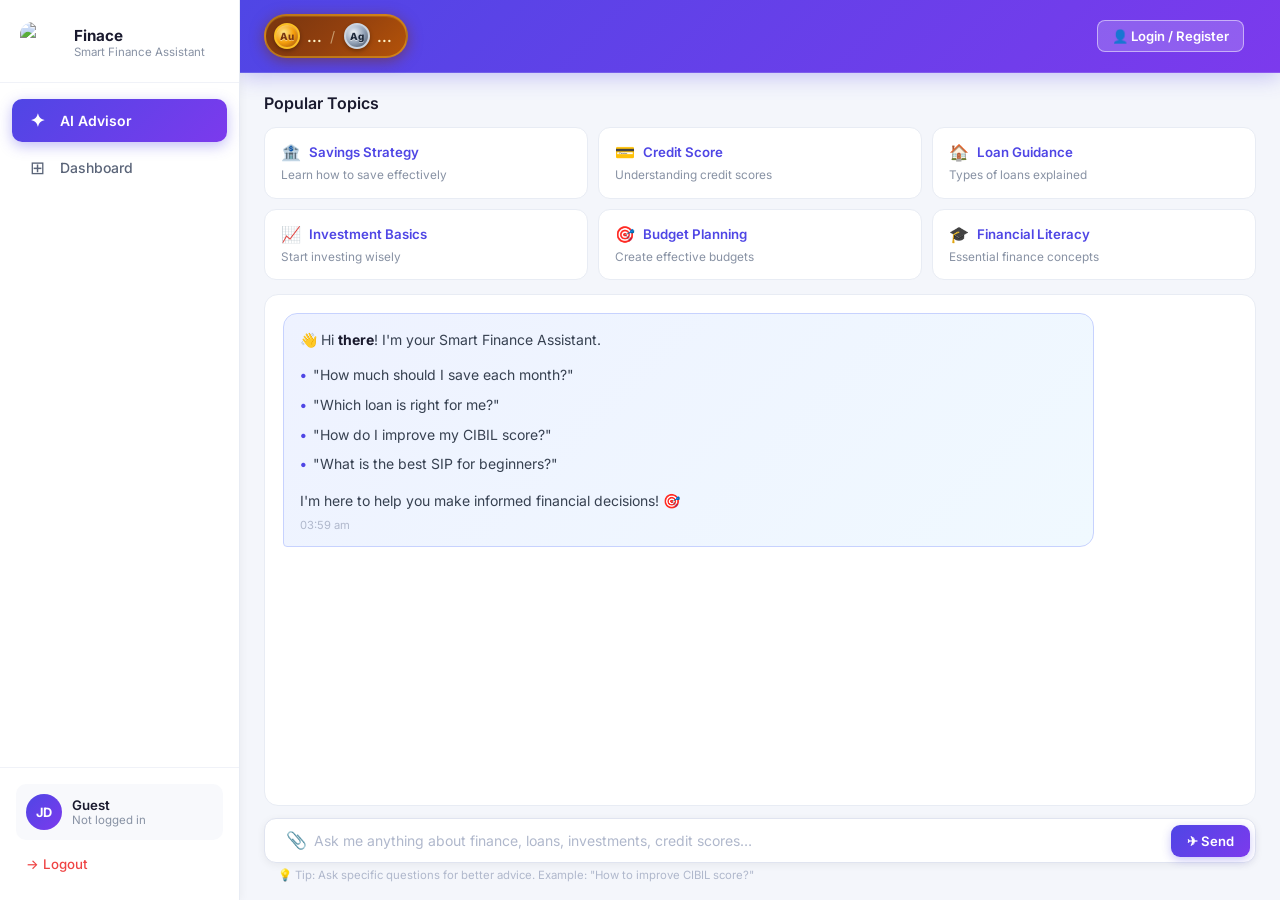
==== commit 5522cea9: "updated ai chat ui,added dashboard page,updated profile page" ====
--- a/frontend/index.html
+++ b/frontend/index.html
@@ -1,1179 +1,3223 @@
 <!DOCTYPE html>
 <html lang="en">
+
 <head>
-<meta charset="UTF-8"/>
-<meta name="viewport" content="width=device-width,initial-scale=1.0"/>
-<title>FinanceTracker — Smart Finance Assistant</title>
-<link href="https://fonts.googleapis.com/css2?family=Inter:wght@400;500;600;700;800&display=swap" rel="stylesheet"/>
-<style>
-/* ── RESET & BASE ── */
-*,*::before,*::after{box-sizing:border-box;margin:0;padding:0}
-html,body{height:100%;font-family:'Inter',sans-serif;background:#f4f6fb;color:#1a1a2e;overflow:hidden}
-
-/* ── LAYOUT ── */
-.app{display:flex;height:100vh;overflow:hidden}
-
-/* ══════════════════════════════
-   SIDEBAR
-══════════════════════════════ */
-.sidebar{
-  width:240px;flex-shrink:0;
-  background:#fff;
-  border-right:1px solid #e8ecf4;
-  display:flex;flex-direction:column;
-  padding:0;
-  box-shadow:2px 0 8px rgba(0,0,0,0.04);
-  z-index:10;
-}
-.sidebar-brand{
-  padding:22px 20px 18px;
-  display:flex;align-items:center;gap:12px;
-  border-bottom:1px solid #f0f2f8;
-}
-.brand-icon{
-  width:42px;height:42px;border-radius:12px;
-  background:linear-gradient(135deg,#7c3aed,#4f46e5);
-  display:flex;align-items:center;justify-content:center;
-  font-size:1.2rem;color:#fff;flex-shrink:0;
-  box-shadow:0 4px 12px rgba(124,58,237,0.35);
-}
-.brand-name{font-size:.95rem;font-weight:700;color:#1a1a2e;line-height:1.2}
-.brand-sub{font-size:.72rem;color:#8892a4;font-weight:400}
-
-.sidebar-nav{flex:1;padding:16px 12px}
-.nav-item{
-  display:flex;align-items:center;gap:12px;
-  padding:11px 14px;border-radius:10px;
-  font-size:.875rem;font-weight:500;color:#5a6478;
-  cursor:pointer;transition:all 0.18s;margin-bottom:4px;
-  border:none;background:none;width:100%;text-align:left;
-  font-family:'Inter',sans-serif;
-}
-.nav-item:hover{background:#f4f6fb;color:#1a1a2e}
-.nav-item.active{
-  background:linear-gradient(135deg,#4f46e5,#7c3aed);
-  color:#fff;font-weight:600;
-  box-shadow:0 4px 14px rgba(79,70,229,0.35);
-}
-.nav-item .ni-icon{font-size:1.1rem;width:22px;text-align:center;flex-shrink:0}
-
-.sidebar-user{
-  padding:16px 16px 20px;
-  border-top:1px solid #f0f2f8;
-}
-.user-row{
-  display:flex;align-items:center;gap:10px;
-  padding:10px 10px;border-radius:10px;
-  background:#f8f9fc;margin-bottom:8px;
-}
-.user-av{
-  width:36px;height:36px;border-radius:50%;
-  background:linear-gradient(135deg,#4f46e5,#7c3aed);
-  display:flex;align-items:center;justify-content:center;
-  font-size:.8rem;font-weight:700;color:#fff;flex-shrink:0;
-}
-.user-name{font-size:.83rem;font-weight:600;color:#1a1a2e}
-.user-email{font-size:.72rem;color:#8892a4}
-.logout-btn{
-  display:flex;align-items:center;gap:8px;
-  padding:8px 10px;border-radius:8px;
-  font-size:.83rem;font-weight:500;color:#ef4444;
-  cursor:pointer;border:none;background:none;
-  font-family:'Inter',sans-serif;transition:background 0.15s;
-  width:100%;
-}
-.logout-btn:hover{background:#fff5f5}
-.logout-btn .lo-icon{font-size:.9rem}
-
-/* ══════════════════════════════
-   MAIN CONTENT
-══════════════════════════════ */
-.main{flex:1;overflow-y:auto;display:flex;flex-direction:column}
-
-/* ── PAGE SYSTEM ── */
-.page{display:none;flex:1}
-.page.active{display:flex;flex-direction:column}
-
-/* ══════════════════════════════
-   AI ADVISOR PAGE
-══════════════════════════════ */
-.ai-page{display:flex;flex-direction:column;height:100%}
-
-/* Gold ticker */
-.gold-ticker{
-  background:linear-gradient(135deg,#b45309,#d97706,#f59e0b);
-  padding:14px 28px;
-  display:flex;align-items:center;justify-content:space-between;
-  flex-shrink:0;
-}
-.gold-items{display:flex;align-items:center;gap:32px}
-.gold-item{display:flex;align-items:center;gap:10px}
-.gold-symbol{
-  width:36px;height:36px;border-radius:8px;
-  background:rgba(255,255,255,0.2);
-  display:flex;align-items:center;justify-content:center;
-  font-size:.75rem;font-weight:800;color:#fff;letter-spacing:-.5px;
-}
-.gold-name{font-size:.8rem;color:rgba(255,255,255,0.8);font-weight:500}
-.gold-price{font-size:.95rem;font-weight:700;color:#fff}
-.gold-divider{width:1px;height:32px;background:rgba(255,255,255,0.3)}
-.gold-cta{
-  display:flex;align-items:center;gap:8px;
-  font-size:.875rem;font-weight:600;color:#fff;cursor:pointer;
-}
-.gold-cta:hover{opacity:.85}
-
-/* Popular Topics */
-.topics-section{padding:24px 28px 0;flex-shrink:0}
-.topics-title{font-size:1rem;font-weight:600;color:#1a1a2e;margin-bottom:16px}
-.topics-grid{display:grid;grid-template-columns:repeat(3,1fr);gap:12px}
-.topic-card{
-  background:#fff;border:1px solid #e8ecf4;border-radius:12px;
-  padding:16px 18px;cursor:pointer;transition:all 0.18s;
-}
-.topic-card:hover{border-color:#4f46e5;box-shadow:0 4px 16px rgba(79,70,229,0.1);transform:translateY(-1px)}
-.topic-card-top{display:flex;align-items:center;gap:10px;margin-bottom:6px}
-.topic-icon{font-size:1.1rem}
-.topic-name{font-size:.875rem;font-weight:600;color:#4f46e5}
-.topic-desc{font-size:.78rem;color:#8892a4;line-height:1.4}
-
-/* Chat area */
-.chat-area{flex:1;display:flex;flex-direction:column;padding:16px 28px 0;min-height:0}
-.chat-messages{
-  flex:1;overflow-y:auto;background:#fff;border:1px solid #e8ecf4;
-  border-radius:14px;padding:20px;margin-bottom:0;
-}
-.chat-messages::-webkit-scrollbar{width:4px}
-.chat-messages::-webkit-scrollbar-thumb{background:#e0e4f0;border-radius:2px}
-.chat-msg{margin-bottom:16px}
-.chat-msg p{font-size:.875rem;color:#374151;line-height:1.65}
-.chat-msg p strong{font-weight:600;color:#1a1a2e}
-.chat-msg-time{font-size:.72rem;color:#b0b8cc;margin-top:6px}
-.chat-msg-list{list-style:none;padding:0}
-.chat-msg-list li{font-size:.875rem;color:#374151;padding:3px 0;display:flex;align-items:flex-start;gap:6px}
-.chat-msg-list li::before{content:'•';color:#4f46e5;font-weight:700;flex-shrink:0}
-
-/* AI bubble (blue-tinted) */
-.ai-bubble{
-  background:linear-gradient(135deg,#eef2ff,#f0f9ff);
-  border:1px solid #c7d2fe;border-radius:14px;border-bottom-left-radius:4px;
-  padding:16px 18px;max-width:85%;
-}
-.ai-bubble p,.ai-bubble li{font-size:.875rem;color:#374151;line-height:1.7}
-.ai-bubble strong{color:#1a1a2e}
-
-/* User bubble */
-.user-bubble{
-  background:linear-gradient(135deg,#4f46e5,#7c3aed);
-  border-radius:14px;border-bottom-right-radius:4px;
-  padding:12px 16px;max-width:75%;
-  align-self:flex-end;margin-left:auto;
-}
-.user-bubble p{font-size:.875rem;color:#fff;line-height:1.6}
-.msg-row{display:flex;flex-direction:column;margin-bottom:14px}
-.msg-row.user-row-msg{align-items:flex-end}
-
-/* Chat input */
-.chat-input-area{padding:14px 28px 20px;flex-shrink:0}
-.chat-input-box{
-  display:flex;align-items:center;
-  background:#fff;border:1.5px solid #e0e4f0;border-radius:12px;
-  padding:4px 6px 4px 16px;
-  box-shadow:0 2px 8px rgba(0,0,0,0.06);
-  transition:border-color 0.2s;
-}
-.chat-input-box:focus-within{border-color:#4f46e5;box-shadow:0 2px 12px rgba(79,70,229,0.12)}
-.chat-input-box input{
-  flex:1;border:none;outline:none;font-family:'Inter',sans-serif;
-  font-size:.875rem;color:#374151;background:transparent;padding:10px 0;
-}
-.chat-input-box input::placeholder{color:#b0b8cc}
-.send-btn{
-  display:flex;align-items:center;gap:6px;
-  padding:9px 18px;border-radius:9px;
-  background:linear-gradient(135deg,#4f46e5,#7c3aed);
-  color:#fff;font-size:.83rem;font-weight:600;
-  border:none;cursor:pointer;transition:all 0.18s;
-  font-family:'Inter',sans-serif;white-space:nowrap;
-  box-shadow:0 3px 10px rgba(79,70,229,0.3);
-}
-.send-btn:hover{transform:translateY(-1px);box-shadow:0 5px 14px rgba(79,70,229,0.4)}
-.chat-tip{font-size:.72rem;color:#b0b8cc;padding:6px 16px 0;display:flex;align-items:center;gap:5px}
-
-/* Typing indicator */
-.typing-dots{display:flex;align-items:center;gap:4px;padding:4px 0}
-.typing-dot{width:7px;height:7px;border-radius:50%;background:#9ca3af;animation:ty 1.2s infinite}
-.typing-dot:nth-child(2){animation-delay:.18s}.typing-dot:nth-child(3){animation-delay:.36s}
-@keyframes ty{0%,80%,100%{transform:scale(1);opacity:.5}40%{transform:scale(1.3);opacity:1}}
-
-/* ══════════════════════════════
-   DASHBOARD PAGE
-══════════════════════════════ */
-.dash-page{padding:32px 28px}
-.dash-title{font-size:1.75rem;font-weight:800;color:#1a1a2e;margin-bottom:4px}
-.dash-sub{font-size:.875rem;color:#8892a4;margin-bottom:28px}
-.dash-cards-grid{
-  display:grid;grid-template-columns:repeat(3,1fr);gap:16px;
-  margin-bottom:16px;
-}
-.dash-card{
-  background:#fff;border:1px solid #e8ecf4;border-radius:16px;
-  padding:22px;cursor:pointer;transition:all 0.2s;position:relative;
-  overflow:hidden;
-}
-.dash-card:hover{box-shadow:0 8px 28px rgba(0,0,0,0.1);transform:translateY(-2px);border-color:#c7d2fe}
-.dash-card-top{display:flex;align-items:flex-start;justify-content:space-between;margin-bottom:14px}
-.dash-card-icon{
-  width:52px;height:52px;border-radius:14px;
-  display:flex;align-items:center;justify-content:center;font-size:1.35rem;
-}
-.dci-blue{background:linear-gradient(135deg,#3b82f6,#2563eb)}
-.dci-purple{background:linear-gradient(135deg,#7c3aed,#a855f7)}
-.dci-orange{background:linear-gradient(135deg,#f97316,#ea580c)}
-.dci-pink{background:linear-gradient(135deg,#ec4899,#db2777)}
-.dash-card-arrow{
-  width:28px;height:28px;border-radius:8px;background:#f4f6fb;
-  display:flex;align-items:center;justify-content:center;
-  font-size:.7rem;color:#8892a4;
-}
-.dash-card h3{font-size:1rem;font-weight:700;color:#1a1a2e;margin-bottom:4px}
-.dash-card-desc{font-size:.78rem;color:#8892a4;margin-bottom:16px}
-.dash-card-footer{
-  display:flex;align-items:center;justify-content:space-between;
-  padding-top:14px;border-top:1px solid #f0f2f8;
-}
-.dash-card-stat{font-size:.9rem;font-weight:600;color:#374151}
-.dash-card-link{font-size:.78rem;color:#4f46e5;font-weight:600;cursor:pointer;display:flex;align-items:center;gap:3px}
-.dash-card-link:hover{color:#3730a3}
-
-/* ── FINANCIAL OVERVIEW PANEL (drill-down) ── */
-.fo-panel{
-  background:#fff;border-radius:16px;padding:24px 28px;
-  flex:1;display:flex;flex-direction:column;
-}
-.fo-header{display:flex;align-items:center;justify-content:space-between;margin-bottom:22px}
-.fo-title{font-size:1.15rem;font-weight:700;color:#1a1a2e}
-.fo-sub{font-size:.8rem;color:#8892a4;margin-top:2px}
-.fo-close{
-  width:32px;height:32px;border-radius:8px;
-  background:#f4f6fb;border:none;cursor:pointer;
-  display:flex;align-items:center;justify-content:center;
-  font-size:1rem;color:#8892a4;transition:all 0.15s;
-}
-.fo-close:hover{background:#fee2e2;color:#ef4444}
-.fo-grid{display:grid;grid-template-columns:1fr 1fr 1fr;gap:14px;margin-bottom:14px}
-.fo-card{
-  background:#fff;border:1px solid #e8ecf4;border-radius:14px;padding:20px 22px;
-}
-.fo-card.blue{
-  background:linear-gradient(135deg,#4f46e5,#7c3aed);
-  border-color:transparent;
-  grid-column:span 1;
-}
-.fo-card-label{font-size:.78rem;color:#8892a4;margin-bottom:10px;font-weight:500}
-.fo-card.blue .fo-card-label{color:rgba(255,255,255,0.75)}
-.fo-card-val{font-size:1.5rem;font-weight:800;color:#1a1a2e;line-height:1}
-.fo-card.blue .fo-card-val{color:#fff;font-size:1.65rem}
-.fo-card-icon-wrap{
-  width:36px;height:36px;border-radius:10px;
-  display:flex;align-items:center;justify-content:center;font-size:1rem;
-}
-.fci-green{background:#dcfce7;color:#16a34a}
-.fci-red{background:#fee2e2;color:#dc2626}
-.fci-purple{background:#ede9fe;color:#7c3aed}
-.fci-blue{background:rgba(255,255,255,0.2);color:#fff}
-.fo-card-header{display:flex;align-items:flex-start;justify-content:space-between;margin-bottom:10px}
-.fo-card-change{font-size:.75rem;margin-top:6px;font-weight:600}
-.fc-up{color:#16a34a}.fc-down{color:#dc2626}
-.fo-card.blue .fo-card-change{color:rgba(255,255,255,0.85)}
-.fo-row{display:grid;grid-template-columns:1fr 1fr;gap:14px}
-.fo-card-sm{background:#fff;border:1px solid #e8ecf4;border-radius:14px;padding:20px 22px}
-
-/* ══════════════════════════════
-   PROFILE PAGE
-══════════════════════════════ */
-.profile-page{padding:32px 28px;overflow-y:auto}
-.profile-header{margin-bottom:28px}
-.profile-header h1{font-size:1.5rem;font-weight:800;color:#1a1a2e;margin-bottom:4px}
-.profile-header p{font-size:.875rem;color:#8892a4}
-.profile-form-card{
-  background:#fff;border:1px solid #e8ecf4;border-radius:16px;overflow:hidden;
-  max-width:700px;
-}
-.pf-section-head{
-  padding:16px 24px;background:#f8f9fc;border-bottom:1px solid #e8ecf4;
-  display:flex;align-items:center;gap:10px;
-}
-.pf-sec-icon{
-  width:32px;height:32px;border-radius:8px;background:linear-gradient(135deg,#4f46e5,#7c3aed);
-  display:flex;align-items:center;justify-content:center;font-size:.85rem;color:#fff;
-}
-.pf-sec-title{font-size:.875rem;font-weight:700;color:#1a1a2e}
-.pf-sec-desc{font-size:.75rem;color:#8892a4}
-.pf-body{padding:20px 24px;border-bottom:1px solid #e8ecf4}
-.pf-body:last-of-type{border-bottom:none}
-.pf-grid{display:grid;grid-template-columns:1fr 1fr;gap:14px}
-.pf-group{display:flex;flex-direction:column;gap:5px}
-.pf-group.full{grid-column:1/-1}
-.pf-group label{font-size:.75rem;font-weight:600;color:#5a6478;letter-spacing:.01em}
-.pf-group input,.pf-group select{
-  background:#f8f9fc;border:1.5px solid #e0e4f0;border-radius:8px;
-  padding:10px 12px;color:#1a1a2e;font-family:'Inter',sans-serif;
-  font-size:.875rem;outline:none;transition:all 0.18s;appearance:none;
-}
-.pf-group input:focus,.pf-group select:focus{border-color:#4f46e5;background:#fff;box-shadow:0 0 0 3px rgba(79,70,229,.08)}
-.pf-group input::placeholder{color:#b0b8cc}
-.pf-group select option{background:#fff}
-.inp-pre-w{position:relative}
-.inp-pre{position:absolute;left:11px;top:50%;transform:translateY(-50%);font-size:.83rem;color:#4f46e5;font-weight:600}
-.inp-pre-w input{padding-left:24px}
-.goal-grid-pf{display:grid;grid-template-columns:repeat(3,1fr);gap:8px;margin-top:6px}
-.goal-pf{
-  border:1.5px solid #e0e4f0;border-radius:9px;padding:10px 12px;
-  cursor:pointer;transition:all 0.18s;display:flex;align-items:center;gap:8px;
-  background:#f8f9fc;
-}
-.goal-pf:hover{border-color:#a5b4fc}
-.goal-pf.sel{border-color:#4f46e5;background:#eef2ff}
-.goal-pf input{display:none}
-.g-cb{width:16px;height:16px;border-radius:4px;border:1.5px solid #cbd5e1;flex-shrink:0;
-  display:flex;align-items:center;justify-content:center;transition:all 0.15s;background:#fff}
-.goal-pf.sel .g-cb{background:#4f46e5;border-color:#4f46e5}
-.g-cb::after{content:'✓';font-size:.55rem;color:#fff;display:none;font-weight:800}
-.goal-pf.sel .g-cb::after{display:block}
-.g-em{font-size:.95rem}
-.g-tx{font-size:.78rem;font-weight:600;color:#374151}
-.pf-footer{padding:16px 24px;background:#f8f9fc;display:flex;justify-content:flex-end}
-.pf-submit{
-  padding:11px 28px;border-radius:9px;border:none;
-  background:linear-gradient(135deg,#4f46e5,#7c3aed);color:#fff;
-  font-family:'Inter',sans-serif;font-size:.875rem;font-weight:700;
-  cursor:pointer;transition:all 0.18s;
-  box-shadow:0 4px 14px rgba(79,70,229,0.3);
-  display:flex;align-items:center;gap:7px;
-}
-.pf-submit:hover{transform:translateY(-1px);box-shadow:0 6px 20px rgba(79,70,229,0.4)}
-
-/* ══════════════════════════════
-   TOAST
-══════════════════════════════ */
-.toast{
-  position:fixed;bottom:24px;right:24px;z-index:9999;
-  background:#1a1a2e;border-radius:12px;padding:12px 18px;
-  display:flex;align-items:center;gap:10px;
-  font-size:.83rem;font-weight:600;color:#fff;
-  box-shadow:0 8px 30px rgba(0,0,0,0.25);
-  transform:translateY(70px) scale(.95);opacity:0;
-  transition:all 0.4s cubic-bezier(.34,1.56,.64,1);
-}
-.toast.show{transform:translateY(0) scale(1);opacity:1}
-
-/* ══════════════════════════════
-   RESPONSIVE
-══════════════════════════════ */
-@media(max-width:900px){
-  .sidebar{width:190px}
-  .topics-grid{grid-template-columns:1fr 1fr}
-  .dash-cards-grid{grid-template-columns:1fr 1fr}
-  .fo-grid{grid-template-columns:1fr 1fr}
-  .pf-grid{grid-template-columns:1fr}
-}
-@media(max-width:640px){
-  .sidebar{display:none}
-  .topics-grid{grid-template-columns:1fr}
-  .dash-cards-grid{grid-template-columns:1fr}
-}
-</style>
+  <meta charset="UTF-8" />
+  <meta name="viewport" content="width=device-width,initial-scale=1.0" />
+  <title>Finace</title>
+  <link href="https://fonts.googleapis.com/css2?family=Inter:wght@400;500;600;700;800&display=swap" rel="stylesheet" />
+  <style>
+    *,
+    *::before,
+    *::after {
+      box-sizing: border-box;
+      margin: 0;
+      padding: 0
+    }
+
+    html,
+    body {
+      height: 100%;
+      font-family: 'Inter', sans-serif;
+      background: #f4f6fb;
+      color: #1a1a2e;
+      overflow: hidden
+    }
+
+    .app {
+      display: flex;
+      height: 100vh;
+      overflow: hidden
+    }
+
+    .sidebar {
+      width: 240px;
+      flex-shrink: 0;
+      background: #fff;
+      border-right: 1px solid #e8ecf4;
+      display: flex;
+      flex-direction: column;
+      box-shadow: 2px 0 8px rgba(0, 0, 0, 0.04);
+      z-index: 10
+    }
+
+    .sidebar-brand {
+      padding: 22px 20px 18px;
+      display: flex;
+      align-items: center;
+      gap: 12px;
+      border-bottom: 1px solid #f0f2f8
+    }
+
+    .brand-icon {
+      width: 42px;
+      height: 42px;
+      border-radius: 12px;
+      background: linear-gradient(135deg, #7c3aed, #4f46e5);
+      display: flex;
+      align-items: center;
+      justify-content: center;
+      font-size: 1.2rem;
+      color: #fff;
+      flex-shrink: 0;
+      box-shadow: 0 4px 12px rgba(124, 58, 237, 0.35)
+    }
+
+    .brand-name {
+      font-size: .95rem;
+      font-weight: 700;
+      color: #1a1a2e;
+      line-height: 1.2
+    }
+
+    .brand-sub {
+      font-size: .72rem;
+      color: #8892a4
+    }
+
+    .sidebar-nav {
+      flex: 1;
+      padding: 16px 12px
+    }
+
+    .nav-item {
+      display: flex;
+      align-items: center;
+      gap: 12px;
+      padding: 11px 14px;
+      border-radius: 10px;
+      font-size: .875rem;
+      font-weight: 500;
+      color: #5a6478;
+      cursor: pointer;
+      transition: all 0.18s;
+      margin-bottom: 4px;
+      border: none;
+      background: none;
+      width: 100%;
+      text-align: left;
+      font-family: 'Inter', sans-serif
+    }
+
+    .nav-item:hover {
+      background: #f4f6fb;
+      color: #1a1a2e
+    }
+
+    .nav-item.active {
+      background: linear-gradient(135deg, #4f46e5, #7c3aed);
+      color: #fff;
+      font-weight: 600;
+      box-shadow: 0 4px 14px rgba(79, 70, 229, 0.35)
+    }
+
+    .ni-icon {
+      font-size: 1.1rem;
+      width: 22px;
+      text-align: center;
+      flex-shrink: 0
+    }
+
+    .sidebar-user {
+      padding: 16px 16px 20px;
+      border-top: 1px solid #f0f2f8
+    }
+
+    .user-row-sb {
+      display: flex;
+      align-items: center;
+      gap: 10px;
+      padding: 10px;
+      border-radius: 10px;
+      background: #f8f9fc;
+      margin-bottom: 8px
+    }
+
+    .user-av {
+      width: 36px;
+      height: 36px;
+      border-radius: 50%;
+      background: linear-gradient(135deg, #4f46e5, #7c3aed);
+      display: flex;
+      align-items: center;
+      justify-content: center;
+      font-size: .8rem;
+      font-weight: 700;
+      color: #fff;
+      flex-shrink: 0
+    }
+
+    .user-name {
+      font-size: .83rem;
+      font-weight: 600;
+      color: #1a1a2e
+    }
+
+    .user-email {
+      font-size: .72rem;
+      color: #8892a4;
+      word-break: break-all
+    }
+
+    .logout-btn {
+      display: flex;
+      align-items: center;
+      gap: 8px;
+      padding: 8px 10px;
+      border-radius: 8px;
+      font-size: .83rem;
+      font-weight: 500;
+      color: #ef4444;
+      cursor: pointer;
+      border: none;
+      background: none;
+      font-family: 'Inter', sans-serif;
+      transition: background 0.15s;
+      width: 100%
+    }
+
+    .logout-btn:hover {
+      background: #fff5f5
+    }
+
+    .main {
+      flex: 1;
+      overflow-y: auto;
+      display: flex;
+      flex-direction: column
+    }
+
+    .page {
+      display: none;
+      flex: 1
+    }
+
+    .page.active {
+      display: flex;
+      flex-direction: column
+    }
+
+    .ai-page {
+      display: flex;
+      flex-direction: column;
+      height: 100%
+    }
+
+    .gold-ticker {
+      background: linear-gradient(135deg, #b45309, #d97706, #f59e0b);
+      padding: 12px 24px;
+      display: flex;
+      align-items: center;
+      justify-content: space-between;
+      flex-shrink: 0;
+      gap: 12px
+    }
+
+    .gold-items {
+      display: flex;
+      align-items: center;
+      gap: 28px
+    }
+
+    .gold-item {
+      display: flex;
+      align-items: center;
+      gap: 10px
+    }
+
+    .gold-symbol {
+      width: 34px;
+      height: 34px;
+      border-radius: 8px;
+      background: rgba(255, 255, 255, 0.2);
+      display: flex;
+      align-items: center;
+      justify-content: center;
+      font-size: .72rem;
+      font-weight: 800;
+      color: #fff
+    }
+
+    .gold-name {
+      font-size: .78rem;
+      color: rgba(255, 255, 255, 0.8);
+      font-weight: 500
+    }
+
+    .gold-price {
+      font-size: .92rem;
+      font-weight: 700;
+      color: #fff
+    }
+
+    .gold-divider {
+      width: 1px;
+      height: 30px;
+      background: rgba(255, 255, 255, 0.3)
+    }
+
+    .gold-right {
+      display: flex;
+      align-items: center;
+      gap: 14px;
+      flex-shrink: 0
+    }
+
+    .gold-cta {
+      font-size: .83rem;
+      font-weight: 600;
+      color: #fff;
+      cursor: pointer;
+      white-space: nowrap
+    }
+
+    .login-btn {
+      display: flex;
+      align-items: center;
+      gap: 6px;
+      padding: 7px 14px;
+      border-radius: 8px;
+      background: rgba(255, 255, 255, 0.18);
+      border: 1.5px solid rgba(255, 255, 255, 0.5);
+      color: #fff;
+      font-family: 'Inter', sans-serif;
+      font-size: .82rem;
+      font-weight: 600;
+      cursor: pointer;
+      white-space: nowrap
+    }
+
+    .login-btn:hover {
+      background: rgba(255, 255, 255, 0.3)
+    }
+
+    .user-avatar-btn {
+      display: none;
+      align-items: center;
+      gap: 8px;
+      padding: 4px 12px 4px 4px;
+      border-radius: 24px;
+      background: rgba(255, 255, 255, 0.18);
+      border: 1.5px solid rgba(255, 255, 255, 0.5);
+      color: #fff;
+      font-family: 'Inter', sans-serif;
+      font-size: .82rem;
+      font-weight: 600;
+      cursor: pointer;
+      white-space: nowrap
+    }
+
+    .user-avatar-btn:hover {
+      background: rgba(255, 255, 255, 0.3)
+    }
+
+    .uab-av {
+      width: 26px;
+      height: 26px;
+      border-radius: 50%;
+      background: linear-gradient(135deg, #fff, #c7d2fe);
+      display: flex;
+      align-items: center;
+      justify-content: center;
+      font-size: .68rem;
+      font-weight: 800;
+      color: #4f46e5;
+      flex-shrink: 0
+    }
+
+    .topics-section {
+      padding: 20px 24px 0;
+      flex-shrink: 0
+    }
+
+    .topics-title {
+      font-size: 1rem;
+      font-weight: 600;
+      color: #1a1a2e;
+      margin-bottom: 14px
+    }
+
+    .topics-grid {
+      display: grid;
+      grid-template-columns: repeat(3, 1fr);
+      gap: 10px
+    }
+
+    .topic-card {
+      background: #fff;
+      border: 1px solid #e8ecf4;
+      border-radius: 12px;
+      padding: 14px 16px;
+      cursor: pointer;
+      transition: all 0.18s
+    }
+
+    .topic-card:hover {
+      border-color: #4f46e5;
+      box-shadow: 0 4px 16px rgba(79, 70, 229, 0.1);
+      transform: translateY(-1px)
+    }
+
+    .topic-card-top {
+      display: flex;
+      align-items: center;
+      gap: 8px;
+      margin-bottom: 5px
+    }
+
+    .topic-icon {
+      font-size: 1rem
+    }
+
+    .topics-section.hidden {
+      display: none !important;
+    }
+
+    .topic-name {
+      font-size: .83rem;
+      font-weight: 600;
+      color: #4f46e5
+    }
+
+    .topic-desc {
+      font-size: .74rem;
+      color: #8892a4;
+      line-height: 1.4
+    }
+
+    .chat-area {
+      flex: 1;
+      display: flex;
+      flex-direction: column;
+      padding: 14px 24px 0;
+      min-height: 0
+    }
+
+    .chat-messages {
+      flex: 1;
+      overflow-y: auto;
+      background: #fff;
+      border: 1px solid #e8ecf4;
+      border-radius: 14px;
+      padding: 18px
+    }
+
+    .chat-messages::-webkit-scrollbar {
+      width: 4px
+    }
+
+    .chat-messages::-webkit-scrollbar-thumb {
+      background: #e0e4f0;
+      border-radius: 2px
+    }
+
+    .chat-msg-list {
+      list-style: none;
+      padding: 0
+    }
+
+    .chat-msg-list li {
+      font-size: .875rem;
+      color: #374151;
+      padding: 3px 0;
+      display: flex;
+      align-items: flex-start;
+      gap: 6px
+    }
+
+    .chat-msg-list li::before {
+      content: '•';
+      color: #4f46e5;
+      font-weight: 700;
+      flex-shrink: 0
+    }
+
+    .ai-bubble {
+      background: linear-gradient(135deg, #eef2ff, #f0f9ff);
+      border: 1px solid #c7d2fe;
+      border-radius: 14px;
+      border-bottom-left-radius: 4px;
+      padding: 14px 16px;
+      max-width: 85%
+    }
+
+    .ai-bubble p,
+    .ai-bubble li {
+      font-size: .875rem;
+      color: #374151;
+      line-height: 1.7
+    }
+
+    .ai-bubble strong {
+      color: #1a1a2e
+    }
+
+    .user-bubble {
+      background: linear-gradient(135deg, #4f46e5, #7c3aed);
+      border-radius: 14px;
+      border-bottom-right-radius: 4px;
+      padding: 11px 15px;
+      max-width: 75%;
+      align-self: flex-end;
+      margin-left: auto
+    }
+
+    .user-bubble p {
+      font-size: .875rem;
+      color: #fff;
+      line-height: 1.6
+    }
+
+    .msg-row {
+      display: flex;
+      flex-direction: column;
+      margin-bottom: 13px
+    }
+
+    .msg-row.user-row-msg {
+      align-items: flex-end
+    }
+
+    .chat-msg-time {
+      font-size: .7rem;
+      color: #b0b8cc;
+      margin-top: 5px
+    }
+
+    .typing-dots {
+      display: flex;
+      align-items: center;
+      gap: 4px;
+      padding: 4px 0
+    }
+
+    .typing-dot {
+      width: 7px;
+      height: 7px;
+      border-radius: 50%;
+      background: #9ca3af;
+      animation: ty 1.2s infinite
+    }
+
+    .typing-dot:nth-child(2) {
+      animation-delay: .18s
+    }
+
+    .typing-dot:nth-child(3) {
+      animation-delay: .36s
+    }
+
+    @keyframes ty {
+
+      0%,
+      80%,
+      100% {
+        transform: scale(1);
+        opacity: .5
+      }
+
+      40% {
+        transform: scale(1.3);
+        opacity: 1
+      }
+    }
+
+    .chat-input-area {
+      padding: 12px 24px 18px;
+      flex-shrink: 0
+    }
+
+    .file-preview-pill {
+      display: none;
+      align-items: center;
+      gap: 8px;
+      margin-bottom: 7px;
+      background: #eef2ff;
+      border: 1px solid #c7d2fe;
+      border-radius: 8px;
+      padding: 6px 11px;
+      font-size: .77rem;
+      font-weight: 600;
+      color: #4f46e5;
+      max-width: fit-content
+    }
+
+    .chat-input-box {
+      display: flex;
+      align-items: center;
+      background: #fff;
+      border: 1.5px solid #e0e4f0;
+      border-radius: 12px;
+      padding: 3px 5px 3px 14px;
+      box-shadow: 0 2px 8px rgba(0, 0, 0, 0.06);
+      transition: border-color 0.2s
+    }
+
+    .chat-input-box:focus-within {
+      border-color: #4f46e5;
+      box-shadow: 0 2px 12px rgba(79, 70, 229, 0.12)
+    }
+
+    .chat-input-box input {
+      flex: 1;
+      border: none;
+      outline: none;
+      font-family: 'Inter', sans-serif;
+      font-size: .875rem;
+      color: #374151;
+      background: transparent;
+      padding: 10px 0
+    }
+
+    .chat-input-box input::placeholder {
+      color: #b0b8cc
+    }
+
+    .send-btn {
+      display: flex;
+      align-items: center;
+      gap: 5px;
+      padding: 8px 16px;
+      border-radius: 9px;
+      background: linear-gradient(135deg, #4f46e5, #7c3aed);
+      color: #fff;
+      font-size: .82rem;
+      font-weight: 600;
+      border: none;
+      cursor: pointer;
+      font-family: 'Inter', sans-serif;
+      white-space: nowrap;
+      box-shadow: 0 3px 10px rgba(79, 70, 229, 0.3)
+    }
+
+    .send-btn:hover {
+      transform: translateY(-1px);
+      box-shadow: 0 5px 14px rgba(79, 70, 229, 0.4)
+    }
+
+    .chat-tip {
+      font-size: .71rem;
+      color: #b0b8cc;
+      padding: 5px 14px 0;
+      display: flex;
+      align-items: center;
+      gap: 5px
+    }
+
+    .dash-page {
+      padding: 28px 24px
+    }
+
+    .dash-title {
+      font-size: 1.65rem;
+      font-weight: 800;
+      color: #1a1a2e;
+      margin-bottom: 4px
+    }
+
+    .dash-sub {
+      font-size: .86rem;
+      color: #8892a4;
+      margin-bottom: 24px
+    }
+
+    .dash-cards-grid {
+      display: grid;
+      grid-template-columns: repeat(3, 1fr);
+      gap: 14px;
+      margin-bottom: 14px
+    }
+
+    .dash-card {
+      background: #fff;
+      border: 1px solid #e8ecf4;
+      border-radius: 16px;
+      padding: 20px;
+      cursor: pointer;
+      transition: all 0.2s;
+      overflow: hidden
+    }
+
+    .dash-card:hover {
+      box-shadow: 0 8px 28px rgba(0, 0, 0, 0.1);
+      transform: translateY(-2px);
+      border-color: #c7d2fe
+    }
+
+    .dash-card-top {
+      display: flex;
+      align-items: flex-start;
+      justify-content: space-between;
+      margin-bottom: 12px
+    }
+
+    .dash-card-icon {
+      width: 48px;
+      height: 48px;
+      border-radius: 13px;
+      display: flex;
+      align-items: center;
+      justify-content: center;
+      font-size: 1.25rem
+    }
+
+    .dci-blue {
+      background: linear-gradient(135deg, #3b82f6, #2563eb)
+    }
+
+    .dci-purple {
+      background: linear-gradient(135deg, #7c3aed, #a855f7)
+    }
+
+    .dci-orange {
+      background: linear-gradient(135deg, #f97316, #ea580c)
+    }
+
+    .dci-pink {
+      background: linear-gradient(135deg, #ec4899, #db2777)
+    }
+
+    .dash-card-arrow {
+      width: 26px;
+      height: 26px;
+      border-radius: 7px;
+      background: #f4f6fb;
+      display: flex;
+      align-items: center;
+      justify-content: center;
+      font-size: .68rem;
+      color: #8892a4
+    }
+
+    .dash-card h3 {
+      font-size: .95rem;
+      font-weight: 700;
+      color: #1a1a2e;
+      margin-bottom: 3px
+    }
+
+    .dash-card-desc {
+      font-size: .76rem;
+      color: #8892a4;
+      margin-bottom: 14px
+    }
+
+    .dash-card-footer {
+      display: flex;
+      align-items: center;
+      justify-content: space-between;
+      padding-top: 12px;
+      border-top: 1px solid #f0f2f8
+    }
+
+    .dash-card-stat {
+      font-size: .88rem;
+      font-weight: 600;
+      color: #374151
+    }
+
+    .dash-card-link {
+      font-size: .76rem;
+      color: #4f46e5;
+      font-weight: 600;
+      cursor: pointer
+    }
+
+    .fo-panel {
+      background: #fff;
+      border-radius: 16px;
+      padding: 22px 26px;
+      flex: 1;
+      display: flex;
+      flex-direction: column
+    }
+
+    .fo-header {
+      display: flex;
+      align-items: center;
+      justify-content: space-between;
+      margin-bottom: 20px
+    }
+
+    .fo-title {
+      font-size: 1.1rem;
+      font-weight: 700;
+      color: #1a1a2e
+    }
+
+    .fo-sub {
+      font-size: .78rem;
+      color: #8892a4;
+      margin-top: 2px
+    }
+
+    .fo-close {
+      width: 30px;
+      height: 30px;
+      border-radius: 8px;
+      background: #f4f6fb;
+      border: none;
+      cursor: pointer;
+      display: flex;
+      align-items: center;
+      justify-content: center;
+      font-size: .95rem;
+      color: #8892a4
+    }
+
+    .fo-close:hover {
+      background: #fee2e2;
+      color: #ef4444
+    }
+
+    .fo-card {
+      background: #fff;
+      border: 1px solid #e8ecf4;
+      border-radius: 13px;
+      padding: 18px 20px
+    }
+
+    .fo-card.blue {
+      background: linear-gradient(135deg, #4f46e5, #7c3aed);
+      border-color: transparent
+    }
+
+    .fo-card-label {
+      font-size: .76rem;
+      color: #8892a4;
+      margin-bottom: 9px;
+      font-weight: 500
+    }
+
+    .fo-card.blue .fo-card-label {
+      color: rgba(255, 255, 255, 0.75)
+    }
+
+    .fo-card-val {
+      font-size: 1.4rem;
+      font-weight: 800;
+      color: #1a1a2e;
+      line-height: 1
+    }
+
+    .fo-card.blue .fo-card-val {
+      color: #fff;
+      font-size: 1.55rem
+    }
+
+    .fo-card-icon-wrap {
+      width: 34px;
+      height: 34px;
+      border-radius: 9px;
+      display: flex;
+      align-items: center;
+      justify-content: center;
+      font-size: .95rem
+    }
+
+    .fci-green {
+      background: #dcfce7;
+      color: #16a34a
+    }
+
+    .fci-red {
+      background: #fee2e2;
+      color: #dc2626
+    }
+
+    .fci-purple {
+      background: #ede9fe;
+      color: #7c3aed
+    }
+
+    .fci-blue {
+      background: rgba(255, 255, 255, 0.2);
+      color: #fff
+    }
+
+    .fo-card-header {
+      display: flex;
+      align-items: flex-start;
+      justify-content: space-between;
+      margin-bottom: 9px
+    }
+
+    .fo-card-change {
+      font-size: .73rem;
+      margin-top: 5px;
+      font-weight: 600
+    }
+
+    .fc-up {
+      color: #16a34a
+    }
+
+    .fc-down {
+      color: #dc2626
+    }
+
+    .fo-card.blue .fo-card-change {
+      color: rgba(255, 255, 255, 0.85)
+    }
+
+    .fo-card-sm {
+      background: #fff;
+      border: 1px solid #e8ecf4;
+      border-radius: 13px;
+      padding: 18px 20px
+    }
+
+    .profile-page {
+      padding: 28px 24px;
+      overflow-y: auto
+    }
+
+    .profile-header {
+      margin-bottom: 24px
+    }
+
+    .profile-header h1 {
+      font-size: 1.45rem;
+      font-weight: 800;
+      color: #1a1a2e;
+      margin-bottom: 4px
+    }
+
+    .profile-header p {
+      font-size: .86rem;
+      color: #8892a4
+    }
+
+    .profile-form-card {
+      background: #fff;
+      border: 1px solid #e8ecf4;
+      border-radius: 16px;
+      overflow: hidden;
+      max-width: 680px
+    }
+
+    .pf-section-head {
+      padding: 14px 22px;
+      background: #f8f9fc;
+      border-bottom: 1px solid #e8ecf4;
+      display: flex;
+      align-items: center;
+      gap: 10px
+    }
+
+    .pf-sec-icon {
+      width: 30px;
+      height: 30px;
+      border-radius: 8px;
+      background: linear-gradient(135deg, #4f46e5, #7c3aed);
+      display: flex;
+      align-items: center;
+      justify-content: center;
+      font-size: .82rem;
+      color: #fff
+    }
+
+    .pf-sec-title {
+      font-size: .86rem;
+      font-weight: 700;
+      color: #1a1a2e
+    }
+
+    .pf-sec-desc {
+      font-size: .73rem;
+      color: #8892a4
+    }
+
+    .pf-body {
+      padding: 18px 22px;
+      border-bottom: 1px solid #e8ecf4
+    }
+
+    .pf-grid {
+      display: grid;
+      grid-template-columns: 1fr 1fr;
+      gap: 13px
+    }
+
+    .pf-group {
+      display: flex;
+      flex-direction: column;
+      gap: 5px
+    }
+
+    .pf-group.full {
+      grid-column: 1/-1
+    }
+
+    .pf-group label {
+      font-size: .73rem;
+      font-weight: 600;
+      color: #5a6478
+    }
+
+    .pf-group input,
+    .pf-group select {
+      background: #f8f9fc;
+      border: 1.5px solid #e0e4f0;
+      border-radius: 8px;
+      padding: 9px 11px;
+      color: #1a1a2e;
+      font-family: 'Inter', sans-serif;
+      font-size: .86rem;
+      outline: none;
+      transition: all 0.18s;
+      appearance: none
+    }
+
+    .pf-group input:focus,
+    .pf-group select:focus {
+      border-color: #4f46e5;
+      background: #fff;
+      box-shadow: 0 0 0 3px rgba(79, 70, 229, .08)
+    }
+
+    .pf-group input::placeholder {
+      color: #b0b8cc
+    }
+
+    .inp-pre-w {
+      position: relative
+    }
+
+    .inp-pre {
+      position: absolute;
+      left: 10px;
+      top: 50%;
+      transform: translateY(-50%);
+      font-size: .82rem;
+      color: #4f46e5;
+      font-weight: 600
+    }
+
+    .inp-pre-w input {
+      padding-left: 22px
+    }
+
+    .goal-grid-pf {
+      display: grid;
+      grid-template-columns: repeat(3, 1fr);
+      gap: 7px;
+      margin-top: 5px
+    }
+
+    .goal-pf {
+      border: 1.5px solid #e0e4f0;
+      border-radius: 8px;
+      padding: 9px 11px;
+      cursor: pointer;
+      transition: all 0.18s;
+      display: flex;
+      align-items: center;
+      gap: 7px;
+      background: #f8f9fc
+    }
+
+    .goal-pf:hover {
+      border-color: #a5b4fc
+    }
+
+    .goal-pf.sel {
+      border-color: #4f46e5;
+      background: #eef2ff
+    }
+
+    .goal-pf input {
+      display: none
+    }
+
+    .g-cb {
+      width: 15px;
+      height: 15px;
+      border-radius: 4px;
+      border: 1.5px solid #cbd5e1;
+      flex-shrink: 0;
+      display: flex;
+      align-items: center;
+      justify-content: center;
+      transition: all 0.15s;
+      background: #fff
+    }
+
+    .goal-pf.sel .g-cb {
+      background: #4f46e5;
+      border-color: #4f46e5
+    }
+
+    .g-cb::after {
+      content: '✓';
+      font-size: .5rem;
+      color: #fff;
+      display: none;
+      font-weight: 800
+    }
+
+    .goal-pf.sel .g-cb::after {
+      display: block
+    }
+
+    .g-em {
+      font-size: .9rem
+    }
+
+    .g-tx {
+      font-size: .76rem;
+      font-weight: 600;
+      color: #374151
+    }
+
+    .pf-footer {
+      padding: 14px 22px;
+      background: #f8f9fc;
+      display: flex;
+      justify-content: flex-end
+    }
+
+    .pf-submit {
+      padding: 10px 26px;
+      border-radius: 9px;
+      border: none;
+      background: linear-gradient(135deg, #4f46e5, #7c3aed);
+      color: #fff;
+      font-family: 'Inter', sans-serif;
+      font-size: .86rem;
+      font-weight: 700;
+      cursor: pointer;
+      box-shadow: 0 4px 14px rgba(79, 70, 229, 0.3);
+      display: flex;
+      align-items: center;
+      gap: 6px
+    }
+
+    .pf-submit:hover {
+      transform: translateY(-1px)
+    }
+
+    .toast {
+      position: fixed;
+      bottom: 22px;
+      right: 22px;
+      z-index: 19999;
+      background: #1a1a2e;
+      border-radius: 12px;
+      padding: 11px 16px;
+      display: flex;
+      align-items: center;
+      gap: 9px;
+      font-size: .82rem;
+      font-weight: 600;
+      color: #fff;
+      box-shadow: 0 8px 30px rgba(0, 0, 0, 0.25);
+      transform: translateY(70px) scale(.95);
+      opacity: 0;
+      transition: all 0.4s cubic-bezier(.34, 1.56, .64, 1)
+    }
+
+    .toast.show {
+      transform: translateY(0) scale(1);
+      opacity: 1
+    }
+
+    /* AUTH MODAL */
+    .auth-overlay {
+      position: fixed;
+      inset: 0;
+      z-index: 10000;
+      background: rgba(10, 16, 35, 0.55);
+      backdrop-filter: blur(7px);
+      display: none;
+      align-items: center;
+      justify-content: center;
+      padding: 16px
+    }
+
+    .auth-overlay.open {
+      display: flex
+    }
+
+    .auth-modal {
+      background: #fff;
+      border-radius: 22px;
+      padding: 30px 30px 26px;
+      width: 100%;
+      max-width: 400px;
+      box-shadow: 0 28px 70px rgba(0, 0, 0, 0.2);
+      position: relative;
+      animation: slideUp 0.3s cubic-bezier(.34, 1.56, .64, 1)
+    }
+
+    @keyframes slideUp {
+      from {
+        transform: translateY(28px);
+        opacity: 0
+      }
+
+      to {
+        transform: translateY(0);
+        opacity: 1
+      }
+    }
+
+    .auth-close {
+      position: absolute;
+      top: 13px;
+      right: 15px;
+      background: none;
+      border: none;
+      cursor: pointer;
+      font-size: 1.1rem;
+      color: #8892a4;
+      font-family: 'Inter', sans-serif;
+      line-height: 1
+    }
+
+    .auth-close:hover {
+      color: #ef4444
+    }
+
+    .auth-logo {
+      display: flex;
+      align-items: center;
+      gap: 10px;
+      margin-bottom: 18px
+    }
+
+    .auth-logo-icon {
+      width: 36px;
+      height: 36px;
+      border-radius: 10px;
+      background: linear-gradient(135deg, #7c3aed, #4f46e5);
+      display: flex;
+      align-items: center;
+      justify-content: center;
+      font-size: 1rem;
+      color: #fff
+    }
+
+    .auth-logo-name {
+      font-size: .95rem;
+      font-weight: 800;
+      color: #1a1a2e;
+      line-height: 1.2
+    }
+
+    .auth-logo-sub {
+      font-size: .68rem;
+      color: #8892a4
+    }
+
+    .auth-title {
+      font-size: 1.15rem;
+      font-weight: 800;
+      color: #1a1a2e;
+      margin-bottom: 4px
+    }
+
+    .auth-sub {
+      font-size: .81rem;
+      color: #8892a4;
+      margin-bottom: 18px;
+      line-height: 1.5
+    }
+
+    .auth-field {
+      display: flex;
+      flex-direction: column;
+      gap: 4px;
+      margin-bottom: 12px
+    }
+
+    .auth-field label {
+      font-size: .73rem;
+      font-weight: 600;
+      color: #5a6478
+    }
+
+    .auth-field input {
+      background: #f8f9fc;
+      border: 1.5px solid #e0e4f0;
+      border-radius: 9px;
+      padding: 10px 12px;
+      color: #1a1a2e;
+      font-family: 'Inter', sans-serif;
+      font-size: .875rem;
+      outline: none;
+      transition: all 0.18s
+    }
+
+    .auth-field input:focus {
+      border-color: #4f46e5;
+      background: #fff;
+      box-shadow: 0 0 0 3px rgba(79, 70, 229, .08)
+    }
+
+    .auth-field input::placeholder {
+      color: #b0b8cc
+    }
+
+    .auth-submit {
+      width: 100%;
+      padding: 12px;
+      border-radius: 10px;
+      border: none;
+      background: linear-gradient(135deg, #4f46e5, #7c3aed);
+      color: #fff;
+      font-family: 'Inter', sans-serif;
+      font-size: .88rem;
+      font-weight: 700;
+      cursor: pointer;
+      margin-top: 4px;
+      box-shadow: 0 4px 14px rgba(79, 70, 229, 0.3);
+      transition: all 0.18s
+    }
+
+    .auth-submit:hover {
+      transform: translateY(-1px)
+    }
+
+    .auth-submit:disabled {
+      opacity: .6;
+      cursor: not-allowed;
+      transform: none
+    }
+
+    .auth-switch {
+      text-align: center;
+      margin-top: 13px;
+      font-size: .79rem;
+      color: #8892a4
+    }
+
+    .auth-switch a {
+      color: #4f46e5;
+      font-weight: 600;
+      cursor: pointer
+    }
+
+    .auth-switch a:hover {
+      text-decoration: underline
+    }
+
+    .auth-err {
+      background: #fee2e2;
+      border: 1px solid #fca5a5;
+      border-radius: 8px;
+      padding: 8px 11px;
+      font-size: .77rem;
+      color: #dc2626;
+      font-weight: 500;
+      margin-bottom: 11px;
+      display: none
+    }
+
+    .auth-ok {
+      background: #dcfce7;
+      border: 1px solid #86efac;
+      border-radius: 8px;
+      padding: 8px 11px;
+      font-size: .77rem;
+      color: #166534;
+      font-weight: 500;
+      margin-bottom: 11px;
+      display: none
+    }
+
+    .otp-wrap {
+      display: flex;
+      gap: 8px;
+      justify-content: center;
+      margin: 16px 0 8px
+    }
+
+    .otp-box {
+      width: 44px;
+      height: 50px;
+      border-radius: 10px;
+      border: 1.5px solid #e0e4f0;
+      background: #f8f9fc;
+      text-align: center;
+      font-size: 1.25rem;
+      font-weight: 700;
+      color: #1a1a2e;
+      font-family: 'Inter', sans-serif;
+      outline: none;
+      transition: all 0.18s
+    }
+
+    .otp-box:focus {
+      border-color: #4f46e5;
+      background: #fff;
+      box-shadow: 0 0 0 3px rgba(79, 70, 229, .1)
+    }
+
+    .otp-hint {
+      font-size: .77rem;
+      color: #8892a4;
+      text-align: center;
+      line-height: 1.5;
+      margin-bottom: 4px
+    }
+
+    .otp-resend {
+      font-size: .77rem;
+      color: #4f46e5;
+      cursor: pointer;
+      text-align: center;
+      margin-top: 9px;
+      font-weight: 600
+    }
+
+    .otp-resend:hover {
+      text-decoration: underline
+    }
+
+    /* ONBOARDING */
+    .onboard-overlay {
+      position: fixed;
+      inset: 0;
+      z-index: 10001;
+      background: rgba(5, 10, 25, 0.65);
+      backdrop-filter: blur(10px);
+      display: none;
+      align-items: center;
+      justify-content: center;
+      padding: 16px
+    }
+
+    .onboard-overlay.open {
+      display: flex
+    }
+
+    .onboard-box {
+      background: #fff;
+      border-radius: 22px;
+      padding: 26px 26px 22px;
+      width: 100%;
+      max-width: 460px;
+      box-shadow: 0 28px 70px rgba(0, 0, 0, 0.22);
+      animation: slideUp 0.32s cubic-bezier(.34, 1.56, .64, 1)
+    }
+
+    .onboard-top {
+      display: flex;
+      align-items: center;
+      justify-content: space-between;
+      margin-bottom: 5px
+    }
+
+    .onboard-title {
+      font-size: .98rem;
+      font-weight: 800;
+      color: #1a1a2e
+    }
+
+    .onboard-meta {
+      display: flex;
+      align-items: center;
+      gap: 10px
+    }
+
+    .onboard-stepbadge {
+      font-size: .71rem;
+      color: #8892a4;
+      background: #f4f6fb;
+      padding: 3px 8px;
+      border-radius: 20px;
+      font-weight: 600
+    }
+
+    .onboard-skip {
+      font-size: .77rem;
+      color: #b0b8cc;
+      cursor: pointer;
+      font-weight: 500;
+      border: none;
+      background: none;
+      font-family: 'Inter', sans-serif;
+      text-decoration: underline
+    }
+
+    .onboard-skip:hover {
+      color: #4f46e5
+    }
+
+    .onboard-progress {
+      height: 5px;
+      background: #e8ecf4;
+      border-radius: 3px;
+      margin: 9px 0 19px;
+      overflow: hidden
+    }
+
+    .onboard-bar {
+      height: 100%;
+      background: linear-gradient(90deg, #4f46e5, #7c3aed);
+      border-radius: 3px;
+      transition: width 0.4s ease
+    }
+
+    .onboard-questions {
+      display: flex;
+      flex-direction: column;
+      gap: 14px;
+      margin-bottom: 20px
+    }
+
+    .oq {
+      display: flex;
+      flex-direction: column;
+      gap: 5px
+    }
+
+    .oq-label {
+      font-size: .77rem;
+      font-weight: 600;
+      color: #5a6478
+    }
+
+    .oq-input {
+      background: #f8f9fc;
+      border: 1.5px solid #e0e4f0;
+      border-radius: 9px;
+      padding: 9px 12px;
+      color: #1a1a2e;
+      font-family: 'Inter', sans-serif;
+      font-size: .875rem;
+      outline: none;
+      transition: all 0.18s;
+      width: 100%;
+      appearance: none
+    }
+
+    .oq-input:focus {
+      border-color: #4f46e5;
+      background: #fff;
+      box-shadow: 0 0 0 3px rgba(79, 70, 229, .08)
+    }
+
+    .oq-options {
+      display: flex;
+      flex-wrap: wrap;
+      gap: 7px;
+      margin-top: 3px
+    }
+
+    .oq-opt {
+      padding: 6px 12px;
+      border-radius: 20px;
+      border: 1.5px solid #e0e4f0;
+      font-size: .77rem;
+      font-weight: 600;
+      color: #5a6478;
+      cursor: pointer;
+      transition: all 0.18s;
+      background: #f8f9fc
+    }
+
+    .oq-opt:hover {
+      border-color: #a5b4fc;
+      color: #4f46e5
+    }
+
+    .oq-opt.sel {
+      border-color: #4f46e5;
+      background: #eef2ff;
+      color: #4f46e5
+    }
+
+    .congrats-banner {
+      background: linear-gradient(135deg, #dcfce7, #d1fae5);
+      border: 1px solid #86efac;
+      border-radius: 10px;
+      padding: 9px 13px;
+      font-size: .78rem;
+      color: #166534;
+      display: flex;
+      align-items: center;
+      gap: 8px
+    }
+
+    .onboard-nav {
+      display: flex;
+      align-items: center;
+      justify-content: space-between
+    }
+
+    .onboard-next {
+      padding: 9px 24px;
+      border-radius: 9px;
+      border: none;
+      background: linear-gradient(135deg, #4f46e5, #7c3aed);
+      color: #fff;
+      font-family: 'Inter', sans-serif;
+      font-size: .85rem;
+      font-weight: 700;
+      cursor: pointer;
+      box-shadow: 0 3px 10px rgba(79, 70, 229, 0.3);
+      transition: all 0.18s
+    }
+
+    .onboard-next:hover {
+      transform: translateY(-1px)
+    }
+
+    .onboard-back {
+      padding: 9px 16px;
+      border-radius: 9px;
+      border: 1.5px solid #e0e4f0;
+      background: #fff;
+      color: #5a6478;
+      font-family: 'Inter', sans-serif;
+      font-size: .85rem;
+      font-weight: 600;
+      cursor: pointer
+    }
+
+    .onboard-back:hover {
+      border-color: #a5b4fc;
+      color: #4f46e5
+    }
+
+    .onboard-done {
+      text-align: center;
+      padding: 8px 0
+    }
+
+    .onboard-done-icon {
+      font-size: 3rem;
+      margin-bottom: 12px;
+      display: block
+    }
+
+    .onboard-done h2 {
+      font-size: 1.1rem;
+      font-weight: 800;
+      color: #1a1a2e;
+      margin-bottom: 8px
+    }
+
+    .onboard-done p {
+      font-size: .82rem;
+      color: #5a6478;
+      line-height: 1.65;
+      margin-bottom: 20px
+    }
+
+    @media(max-width:900px) {
+      .sidebar {
+        width: 190px
+      }
+
+      .topics-grid {
+        grid-template-columns: 1fr 1fr
+      }
+
+      .dash-cards-grid {
+        grid-template-columns: 1fr 1fr
+      }
+    }
+
+    @media(max-width:640px) {
+      .sidebar {
+        display: none
+      }
+
+      .topics-grid {
+        grid-template-columns: 1fr
+      }
+
+      .dash-cards-grid {
+        grid-template-columns: 1fr
+      }
+    }
+
+    /* Capsule - Top Left */
+    .rate-capsule {
+      position: absolute;
+      top: 22px;
+      left: 22px;
+      z-index: 25;
+      display: flex;
+      align-items: center;
+      padding: 10px 18px;
+      background: linear-gradient(135deg, #D4AF37, #D4AF37, #f59e0b);
+      border: 2px solid rgba(255, 255, 255, 0.4);
+      border-radius: 30px;
+      backdrop-filter: blur(12px);
+      box-shadow: 0 6px 25px #D4AF37(180, 83, 9, 0.4);
+      font-weight: 800;
+      color: #fff !important;
+      font-size: 0.92rem;
+      white-space: nowrap;
+      transition: all 0.3s cubic-bezier(0.34, 1.56, 0.64, 1);
+    }
+
+    .rate-capsule:hover {
+      transform: scale(1.08) translateY(-2px);
+      box-shadow: 0 10px 35px rgba(180, 83, 9, 0.6);
+    }
+
+    /* Top-Right Controls */
+    .top-right-controls {
+      position: absolute;
+      top: 20px;
+      right: 22px;
+      z-index: 25;
+      display: flex;
+      align-items: center;
+      gap: 16px;
+    }
+
+    .gold-cta {
+      font-size: 0.83rem;
+      font-weight: 600;
+      color: #1a1a2e;
+      white-space: nowrap;
+    }
+
+    /* Responsive */
+    @media (max-width: 768px) {
+      .rate-capsule {
+        top: 16px;
+        left: 16px;
+        font-size: 0.85rem;
+        padding: 8px 14px;
+      }
+
+      .top-right-controls {
+        top: 16px;
+        right: 16px;
+        gap: 12px;
+      }
+    }
+
+    /* ── USER PROFILE PAGE ── */
+    .userprofile-page {
+      padding: 28px 24px;
+      overflow-y: auto;
+      flex: 1
+    }
+
+    .up-hero {
+      background: linear-gradient(135deg, #4f46e5, #7c3aed);
+      border-radius: 20px;
+      padding: 28px 28px 22px;
+      display: flex;
+      align-items: center;
+      gap: 20px;
+      margin-bottom: 22px;
+      position: relative;
+      overflow: hidden
+    }
+
+    .up-hero::before {
+      content: '';
+      position: absolute;
+      right: -30px;
+      top: -30px;
+      width: 160px;
+      height: 160px;
+      border-radius: 50%;
+      background: rgba(255, 255, 255, 0.08)
+    }
+
+    .up-hero::after {
+      content: '';
+      position: absolute;
+      right: 40px;
+      bottom: -40px;
+      width: 120px;
+      height: 120px;
+      border-radius: 50%;
+      background: rgba(255, 255, 255, 0.05)
+    }
+
+    .up-av-big {
+      width: 72px;
+      height: 72px;
+      border-radius: 50%;
+      background: rgba(255, 255, 255, 0.2);
+      border: 3px solid rgba(255, 255, 255, 0.4);
+      display: flex;
+      align-items: center;
+      justify-content: center;
+      font-size: 1.6rem;
+      font-weight: 800;
+      color: #fff;
+      flex-shrink: 0;
+      position: relative;
+      z-index: 1
+    }
+
+    .up-hero-info {
+      position: relative;
+      z-index: 1
+    }
+
+    .up-hero-name {
+      font-size: 1.25rem;
+      font-weight: 800;
+      color: #fff;
+      margin-bottom: 3px
+    }
+
+    .up-hero-email {
+      font-size: .82rem;
+      color: rgba(255, 255, 255, 0.75);
+      margin-bottom: 3px
+    }
+
+    .up-hero-dob {
+      font-size: .78rem;
+      color: rgba(255, 255, 255, 0.6);
+      display: flex;
+      align-items: center;
+      gap: 5px
+    }
+
+    .up-card {
+      background: #fff;
+      border: 1px solid #e8ecf4;
+      border-radius: 16px;
+      overflow: hidden;
+      margin-bottom: 16px
+    }
+
+    .up-card-head {
+      padding: 16px 22px;
+      background: #f8f9fc;
+      border-bottom: 1px solid #e8ecf4;
+      display: flex;
+      align-items: center;
+      justify-content: space-between
+    }
+
+    .up-card-title {
+      font-size: .9rem;
+      font-weight: 700;
+      color: #1a1a2e;
+      display: flex;
+      align-items: center;
+      gap: 8px
+    }
+
+    .up-card-title span {
+      font-size: 1rem
+    }
+
+    .up-edit-btn {
+      padding: 6px 14px;
+      border-radius: 7px;
+      border: 1.5px solid #e0e4f0;
+      background: #fff;
+      color: #4f46e5;
+      font-family: 'Inter', sans-serif;
+      font-size: .76rem;
+      font-weight: 600;
+      cursor: pointer;
+      transition: all 0.18s;
+      display: flex;
+      align-items: center;
+      gap: 5px
+    }
+
+    .up-edit-btn:hover {
+      background: #eef2ff;
+      border-color: #a5b4fc
+    }
+
+    .up-save-btn {
+      padding: 6px 14px;
+      border-radius: 7px;
+      border: none;
+      background: linear-gradient(135deg, #4f46e5, #7c3aed);
+      color: #fff;
+      font-family: 'Inter', sans-serif;
+      font-size: .76rem;
+      font-weight: 600;
+      cursor: pointer;
+      box-shadow: 0 2px 8px rgba(79, 70, 229, 0.3);
+      display: none;
+      align-items: center;
+      gap: 5px
+    }
+
+    .up-save-btn:hover {
+      transform: translateY(-1px)
+    }
+
+    .up-card-body {
+      padding: 20px 22px
+    }
+
+    .up-info-grid {
+      display: grid;
+      grid-template-columns: 1fr 1fr;
+      gap: 14px
+    }
+
+    .up-info-item {
+      display: flex;
+      flex-direction: column;
+      gap: 4px
+    }
+
+    .up-info-label {
+      font-size: .71rem;
+      font-weight: 600;
+      color: #8892a4;
+      letter-spacing: .03em;
+      text-transform: uppercase
+    }
+
+    .up-info-value {
+      font-size: .9rem;
+      font-weight: 600;
+      color: #1a1a2e
+    }
+
+    .up-info-empty {
+      font-size: .85rem;
+      color: #b0b8cc;
+      font-style: italic
+    }
+
+    .up-input {
+      background: #f8f9fc;
+      border: 1.5px solid #e0e4f0;
+      border-radius: 8px;
+      padding: 8px 11px;
+      color: #1a1a2e;
+      font-family: 'Inter', sans-serif;
+      font-size: .86rem;
+      outline: none;
+      transition: all 0.18s;
+      width: 100%;
+      appearance: none;
+      display: none
+    }
+
+    .up-input:focus {
+      border-color: #4f46e5;
+      background: #fff;
+      box-shadow: 0 0 0 3px rgba(79, 70, 229, .08)
+    }
+
+    .up-select {
+      background: #f8f9fc;
+      border: 1.5px solid #e0e4f0;
+      border-radius: 8px;
+      padding: 8px 11px;
+      color: #1a1a2e;
+      font-family: 'Inter', sans-serif;
+      font-size: .86rem;
+      outline: none;
+      transition: all 0.18s;
+      width: 100%;
+      appearance: none;
+      display: none
+    }
+
+    .up-select:focus {
+      border-color: #4f46e5;
+      background: #fff;
+      box-shadow: 0 0 0 3px rgba(79, 70, 229, .08)
+    }
+
+    .up-card.editing .up-info-value,
+    .up-card.editing .up-info-empty {
+      display: none
+    }
+
+    .up-card.editing .up-input,
+    .up-card.editing .up-select {
+      display: block
+    }
+
+    .up-card.editing .up-edit-btn {
+      display: none
+    }
+
+    .up-card.editing .up-save-btn {
+      display: flex
+    }
+
+    .up-logout-btn {
+      width: 100%;
+      padding: 12px;
+      border-radius: 10px;
+      border: 1.5px solid #fee2e2;
+      background: #fff;
+      color: #ef4444;
+      font-family: 'Inter', sans-serif;
+      font-size: .875rem;
+      font-weight: 600;
+      cursor: pointer;
+      transition: all 0.18s;
+      display: flex;
+      align-items: center;
+      justify-content: center;
+      gap: 8px;
+      margin-top: 6px
+    }
+
+    /* Blue Top Nav Bar */
+    .chat-top-nav {
+      position: sticky;
+      top: 0;
+      z-index: 30;
+      background: linear-gradient(135deg, #4f46e5, #7c3aed);
+      padding: 14px 24px;
+      display: flex;
+      align-items: center;
+      justify-content: space-between;
+      box-shadow: 0 4px 20px rgba(79, 70, 229, 0.3);
+      border-bottom: 1px solid rgba(255, 255, 255, 0.15);
+    }
+
+    .rate-btn {
+      display: flex;
+      align-items: center;
+      gap: 7px;
+      padding: 7px 14px 7px 8px;
+      background: linear-gradient(135deg, #78350f, #92400e, #b45309);
+      border: 2px solid rgba(251, 191, 36, 0.45);
+      border-radius: 30px;
+      color: #fef3c7;
+      font-family: 'Inter', sans-serif;
+      font-weight: 700;
+      font-size: 0.88rem;
+      cursor: pointer;
+      transition: all 0.25s ease;
+      box-shadow: 0 3px 14px rgba(120, 53, 15, 0.55), inset 0 1px 0 rgba(251, 191, 36, 0.2);
+      letter-spacing: 0.01em;
+    }
+
+    .rate-btn:hover {
+      transform: translateY(-1px);
+      box-shadow: 0 6px 20px rgba(120, 53, 15, 0.7), inset 0 1px 0 rgba(251, 191, 36, 0.3);
+      border-color: rgba(251, 191, 36, 0.7);
+    }
+
+    .coin {
+      width: 26px;
+      height: 26px;
+      border-radius: 50%;
+      display: flex;
+      align-items: center;
+      justify-content: center;
+      font-size: 0.62rem;
+      font-weight: 800;
+      flex-shrink: 0;
+      letter-spacing: 0;
+      border: 2px solid;
+      box-shadow: inset 0 1px 2px rgba(255, 255, 255, 0.3), 0 2px 4px rgba(0, 0, 0, 0.3);
+    }
+
+    .gold-coin {
+      background: radial-gradient(circle at 35% 35%, #fde68a, #f59e0b, #92400e);
+      border-color: #fbbf24;
+      color: #78350f;
+      text-shadow: 0 1px 0 rgba(255, 255, 255, 0.4);
+    }
+
+    .silver-coin {
+      background: radial-gradient(circle at 35% 35%, #f1f5f9, #94a3b8, #334155);
+      border-color: #cbd5e1;
+      color: #1e293b;
+      text-shadow: 0 1px 0 rgba(255, 255, 255, 0.5);
+    }
+
+    .coin-divider {
+      color: rgba(254, 243, 199, 0.5);
+      font-weight: 400;
+      font-size: 0.9rem;
+      margin: 0 1px;
+    }
+
+    .rate-symbol {
+      font-size: 1.1rem;
+      font-weight: 800;
+    }
+
+    .rate-text {
+      font-size: 0.92rem;
+      white-space: nowrap;
+    }
+
+    .nav-spacer {
+      flex: 1;
+    }
+
+    .nav-right {
+      display: flex;
+      align-items: center;
+      gap: 12px;
+    }
+
+    /* Hide topics after chat starts */
+    .topics-section.hidden {
+      display: none !important;
+    }
+
+    /* Responsive */
+    @media (max-width: 768px) {
+      .chat-top-nav {
+        padding: 12px 16px;
+      }
+
+      .rate-btn {
+        padding: 8px 16px;
+        font-size: 0.88rem;
+      }
+    }
+
+
+    .up-logout-btn:hover {
+      background: #fee2e2
+    }
+
+    /* Avatar dropdown */
+    .avatar-dropdown {
+      position: relative;
+      display: inline-flex
+    }
+
+    .avatar-dropdown-menu {
+      position: absolute;
+      top: calc(100% + 8px);
+      right: 0;
+      background: #fff;
+      border: 1px solid #e8ecf4;
+      border-radius: 12px;
+      box-shadow: 0 8px 30px rgba(0, 0, 0, 0.14);
+      min-width: 160px;
+      z-index: 20000;
+      overflow: hidden;
+      display: none;
+      animation: slideUp 0.18s ease
+    }
+
+    .avatar-dropdown-menu.open {
+      display: block
+    }
+
+    .adm-item {
+      display: flex;
+      align-items: center;
+      gap: 9px;
+      padding: 11px 14px;
+      font-size: .83rem;
+      font-weight: 500;
+      color: #374151;
+      cursor: pointer;
+      transition: background 0.15s;
+      border: none;
+      background: none;
+      width: 100%;
+      font-family: 'Inter', sans-serif;
+      text-align: left
+    }
+
+    .adm-item:hover {
+      background: #f4f6fb;
+      color: #1a1a2e
+    }
+
+    .adm-item.danger {
+      color: #ef4444
+    }
+
+    .adm-item.danger:hover {
+      background: #fee2e2
+    }
+
+    .adm-divider {
+      height: 1px;
+      background: #f0f2f8;
+      margin: 4px 0
+    }
+  </style>
 </head>
+
 <body>
-<div class="app">
-
-  <!-- ════════════ SIDEBAR ════════════ -->
-  <aside class="sidebar">
-    <div class="sidebar-brand">
-      <div class="brand-icon">✦</div>
-      <div>
-        <div class="brand-name">FinanceTracker</div>
-        <div class="brand-sub">Smart Finance Assistant</div>
-      </div>
-    </div>
-
-    <nav class="sidebar-nav">
-      <button class="nav-item active" id="nav-ai" onclick="showPage('ai');setNav(this)">
-        <span class="ni-icon">✦</span> AI Advisor
-      </button>
-      <button class="nav-item" id="nav-dash" onclick="showPage('dashboard');setNav(this)">
-        <span class="ni-icon">⊞</span> Dashboard
-      </button>
-      <button class="nav-item" id="nav-profile" onclick="showPage('profile');setNav(this)">
-        <span class="ni-icon">◯</span> Profile
-      </button>
-    </nav>
-
-    <div class="sidebar-user">
-      <div class="user-row">
-        <div class="user-av" id="sidebar-av">JD</div>
+  <div class="app">
+    <aside class="sidebar">
+      <div class="sidebar-brand">
+        <div class="brand-icon" style="background:none;box-shadow:none;padding:0;overflow:hidden"><img
+            src="FinaceLogo.jpeg" alt="Finace" style="width:42px;height:42px;object-fit:contain;border-radius:12px" />
+        </div>
         <div>
-          <div class="user-name" id="sidebar-name">John Doe</div>
-          <div class="user-email" id="sidebar-email"><a href="/cdn-cgi/l/email-protection" class="__cf_email__" data-cfemail="385c5d5557785d40595548545d165b5755">[email&#160;protected]</a></div>
+          <div class="brand-name">Finace</div>
+          <div class="brand-sub">Smart Finance Assistant</div>
         </div>
       </div>
-      <button class="logout-btn">
-        <span class="lo-icon">→</span> Logout
-      </button>
-    </div>
-  </aside>
-
-  <!-- ════════════ MAIN ════════════ -->
-  <main class="main">
-
-    <!-- ══ AI ADVISOR PAGE ══ -->
-    <div id="page-ai" class="page active ai-page">
-
-      <!-- Gold ticker -->
-      <div class="gold-ticker">
-        <div class="gold-items">
-          <div class="gold-item">
-            <div class="gold-symbol">Au</div>
-            <div>
-              <div class="gold-name">Gold 24K</div>
-              <div class="gold-price">₹6841.46/g</div>
-            </div>
+      <nav class="sidebar-nav">
+        <button class="nav-item active" id="nav-ai" onclick="showPage('ai');setNav(this)"><span class="ni-icon">✦</span>
+          AI Advisor</button>
+        <button class="nav-item" id="nav-dash" onclick=" window.location.href = 'dashboard.html';setNav(this)"><span
+            class="ni-icon">⊞</span> Dashboard</button>
+        
+      </nav>
+      <div class="sidebar-user">
+        <div class="user-row-sb">
+          <div class="user-av" id="sidebar-av">JD</div>
+          <div>
+            <div class="user-name" id="sidebar-name">Guest</div>
+            <div class="user-email" id="sidebar-email">Not logged in</div>
           </div>
-          <div class="gold-divider"></div>
-          <div class="gold-item">
-            <div class="gold-symbol" style="font-size:.7rem">Ag</div>
-            <div>
-              <div class="gold-name">Silver</div>
-              <div class="gold-price">₹81.73/g</div>
+        </div>
+        <button class="logout-btn" onclick="doLogout()">→ Logout</button>
+      </div>
+    </aside>
+    <main class="main">
+      <!-- AI PAGE -->
+      <!-- AI PAGE -->
+      <div id="page-ai" class="page active ai-page">
+
+        <!-- Top Nav Bar -->
+        <div class="chat-top-nav">
+          <button class="rate-btn" id="rate-btn" onclick="showRateDetails()">
+            <span class="coin gold-coin">Au</span>
+            <span id="gold-val">...</span>
+            <span class="coin-divider">/</span>
+            <span class="coin silver-coin">Ag</span>
+            <span id="silver-val">...</span>
+          </button>
+          <div class="nav-spacer"></div>
+          <div class="nav-right">
+            <button class="login-btn" id="login-btn" onclick="openAuth('login')">👤 Login / Register</button>
+            <div class="avatar-dropdown" id="avatar-dropdown">
+              <button class="user-avatar-btn" id="user-avatar-btn" onclick="toggleAvatarMenu(event)">
+                <div class="uab-av" id="uab-initials">?</div>
+                <span id="uab-name-txt">User</span>
+                <span style="font-size:.65rem;opacity:.7">▾</span>
+              </button>
+              <div class="avatar-dropdown-menu" id="avatar-menu">
+                <button class="adm-item" onclick="goUserProfile()">👤 My Profile</button>
+                <div class="adm-divider"></div>
+                <button class="adm-item danger" onclick="doLogout()">→ Logout</button>
+              </div>
             </div>
           </div>
         </div>
-        <div class="gold-cta">Click for details ↗️</div>
-      </div>
-
-      <!-- Popular Topics -->
-      <div class="topics-section">
-        <div class="topics-title">Popular Topics</div>
-        <div class="topics-grid">
-          <div class="topic-card" onclick="startTopic('Savings Strategy')">
-            <div class="topic-card-top">
-              <span class="topic-icon">🏦</span>
-              <span class="topic-name">Savings Strategy</span>
+
+        <!-- Topics Section — INSIDE #page-ai -->
+        <div class="topics-section">
+          <div class="topics-title">Popular Topics</div>
+          <div class="topics-grid">
+            <div class="topic-card" onclick="startTopic('Savings Strategy')">
+              <div class="topic-card-top"><span class="topic-icon">🏦</span><span class="topic-name">Savings
+                  Strategy</span></div>
+              <div class="topic-desc">Learn how to save effectively</div>
             </div>
-            <div class="topic-desc">Learn how to save effectively</div>
-          </div>
-          <div class="topic-card" onclick="startTopic('Credit Score')">
-            <div class="topic-card-top">
-              <span class="topic-icon">💳</span>
-              <span class="topic-name">Credit Score</span>
+            <div class="topic-card" onclick="startTopic('Credit Score')">
+              <div class="topic-card-top"><span class="topic-icon">💳</span><span class="topic-name">Credit Score</span>
+              </div>
+              <div class="topic-desc">Understanding credit scores</div>
             </div>
-            <div class="topic-desc">Understanding credit scores</div>
-          </div>
-          <div class="topic-card" onclick="startTopic('Loan Guidance')">
-            <div class="topic-card-top">
-              <span class="topic-icon">🏠</span>
-              <span class="topic-name">Loan Guidance</span>
+            <div class="topic-card" onclick="startTopic('Loan Guidance')">
+              <div class="topic-card-top"><span class="topic-icon">🏠</span><span class="topic-name">Loan
+                  Guidance</span></div>
+              <div class="topic-desc">Types of loans explained</div>
             </div>
-            <div class="topic-desc">Types of loans explained</div>
-          </div>
-          <div class="topic-card" onclick="startTopic('Investment Basics')">
-            <div class="topic-card-top">
-              <span class="topic-icon">📈</span>
-              <span class="topic-name">Investment Basics</span>
+            <div class="topic-card" onclick="startTopic('Investment Basics')">
+              <div class="topic-card-top"><span class="topic-icon">📈</span><span class="topic-name">Investment
+                  Basics</span></div>
+              <div class="topic-desc">Start investing wisely</div>
             </div>
-            <div class="topic-desc">Start investing wisely</div>
-          </div>
-          <div class="topic-card" onclick="startTopic('Budget Planning')">
-            <div class="topic-card-top">
-              <span class="topic-icon">🎯</span>
-              <span class="topic-name">Budget Planning</span>
+            <div class="topic-card" onclick="startTopic('Budget Planning')">
+              <div class="topic-card-top"><span class="topic-icon">🎯</span><span class="topic-name">Budget
+                  Planning</span></div>
+              <div class="topic-desc">Create effective budgets</div>
             </div>
-            <div class="topic-desc">Create effective budgets</div>
-          </div>
-          <div class="topic-card" onclick="startTopic('Financial Literacy')">
-            <div class="topic-card-top">
-              <span class="topic-icon">🎓</span>
-              <span class="topic-name">Financial Literacy</span>
+            <div class="topic-card" onclick="startTopic('Financial Literacy')">
+              <div class="topic-card-top"><span class="topic-icon">🎓</span><span class="topic-name">Financial
+                  Literacy</span></div>
+              <div class="topic-desc">Essential finance concepts</div>
             </div>
-            <div class="topic-desc">Essential finance concepts</div>
           </div>
         </div>
-      </div>
-
-      <!-- Chat -->
-      <div class="chat-area">
-        <div class="chat-messages" id="chat">
-          <div class="msg-row">
-            <div class="ai-bubble">
-              <p>👋 Hi <strong id="ai-greet-name">there</strong>! I'm your Smart Finance Assistant. I can help you with:</p>
-              <ul class="chat-msg-list" style="margin-top:8px">
-                <li>"How much should I save each month?"</li>
-                <li>"Which loan is right for me?"</li>
-                <li>"How do I improve my CIBIL score?"</li>
-                <li>"What is the best SIP for beginners?"</li>
-              </ul>
-              <p style="margin-top:10px">I'm here to help you make informed financial decisions! 🎯</p>
-              <div class="chat-msg-time" id="ai-time">—</div>
+
+        <!-- Chat Area — INSIDE #page-ai -->
+        <div class="chat-area">
+          <div class="chat-messages" id="chat">
+            <div class="msg-row">
+              <div class="ai-bubble">
+                <p>👋 Hi <strong id="ai-greet-name">there</strong>! I'm your Smart Finance Assistant.</p>
+                <ul class="chat-msg-list" style="margin-top:8px">
+                  <li>"How much should I save each month?"</li>
+                  <li>"Which loan is right for me?"</li>
+                  <li>"How do I improve my CIBIL score?"</li>
+                  <li>"What is the best SIP for beginners?"</li>
+                </ul>
+                <p style="margin-top:10px">I'm here to help you make informed financial decisions! 🎯</p>
+                <div class="chat-msg-time" id="ai-time">—</div>
+              </div>
+            </div>
+          </div>
+        </div>
+
+        <!-- Input Area — INSIDE #page-ai -->
+        <div class="chat-input-area">
+          <div class="file-preview-pill" id="file-preview">
+            <span>📎</span><span id="file-preview-name">file.pdf</span>
+            <button onclick="clearFile()"
+              style="border:none;background:none;cursor:pointer;color:#9ca3af;font-size:.82rem;line-height:1;padding:0 2px;margin-left:3px">✕</button>
+          </div>
+          <div class="chat-input-box">
+            <input type="file" id="file" style="display:none" accept=".pdf,.txt,.csv,.xlsx,.docx"
+              onchange="onFileSelected(this)" />
+            <button onclick="document.getElementById('file').click()"
+              style="border:none;background:none;cursor:pointer;padding:5px 7px;border-radius:7px;color:#8892a4;font-size:1.05rem;flex-shrink:0"
+              onmouseover="this.style.color='#4f46e5'" onmouseout="this.style.color='#8892a4'">📎</button>
+            <input type="text" id="message"
+              placeholder="Ask me anything about finance, loans, investments, credit scores…" />
+            <button class="send-btn" onclick="sendMessage()">✈ Send</button>
+          </div>
+          <div class="chat-tip">💡 Tip: Ask specific questions for better advice. Example: "How to improve CIBIL score?"
+          </div>
+        </div>
+
+      
+      <!-- DASHBOARD -->
+      <div id="page-dashboard" class="page" style="overflow-y:auto">
+        <div id="fo-panel-wrap" style="display:none;padding:22px 24px;flex:1">
+          <div class="fo-panel">
+            <div class="fo-header">
+              <div>
+                <div class="fo-title" id="fo-title">Overview</div>
+                <div class="fo-sub" id="fo-sub"></div>
+              </div><button class="fo-close" onclick="closeFoPanel()">✕</button>
+            </div>
+            <div id="fo-content"></div>
+          </div>
+        </div>
+        <div id="dash-main" class="dash-page">
+          <div class="dash-title">Welcome back, <span id="dash-name">there</span>!</div>
+          <div class="dash-sub">Select a section to view detailed insights</div>
+          <div class="dash-cards-grid">
+            <div class="dash-card" onclick="openPanel('fo')">
+              <div class="dash-card-top">
+                <div class="dash-card-icon dci-blue">💼</div>
+                <div class="dash-card-arrow">›</div>
+              </div>
+              <h3>Financial Overview</h3>
+              <div class="dash-card-desc">Balance, income &amp; expenses</div>
+              <div class="dash-card-footer">
+                <div class="dash-card-stat" id="dc-balance">₹20,35,001</div>
+                <div class="dash-card-link" onclick="event.stopPropagation();openPanel('fo')">View Details →</div>
+              </div>
+            </div>
+            <div class="dash-card" onclick="openPanel('sc')">
+              <div class="dash-card-top">
+                <div class="dash-card-icon dci-purple">📊</div>
+                <div class="dash-card-arrow">›</div>
+              </div>
+              <h3>Spending by Category</h3>
+              <div class="dash-card-desc">Track your expenses</div>
+              <div class="dash-card-footer">
+                <div class="dash-card-stat">6 Categories</div>
+                <div class="dash-card-link" onclick="event.stopPropagation();openPanel('sc')">View Details →</div>
+              </div>
+            </div>
+            <div class="dash-card" onclick="openPanel('bt')">
+              <div class="dash-card-top">
+                <div class="dash-card-icon dci-orange">🎯</div>
+                <div class="dash-card-arrow">›</div>
+              </div>
+              <h3>Budget Tracking</h3>
+              <div class="dash-card-desc">Monitor your budgets</div>
+              <div class="dash-card-footer">
+                <div class="dash-card-stat">4 Active</div>
+                <div class="dash-card-link" onclick="event.stopPropagation();openPanel('bt')">View Details →</div>
+              </div>
+            </div>
+            <div class="dash-card" onclick="openPanel('sg')">
+              <div class="dash-card-top">
+                <div class="dash-card-icon dci-pink">🐷</div>
+                <div class="dash-card-arrow">›</div>
+              </div>
+              <h3>Savings Goals</h3>
+              <div class="dash-card-desc">Track your progress</div>
+              <div class="dash-card-footer">
+                <div class="dash-card-stat" id="dc-goals">3 Goals</div>
+                <div class="dash-card-link" onclick="event.stopPropagation();openPanel('sg')">View Details →</div>
+              </div>
             </div>
           </div>
         </div>
       </div>
-
-      <!-- Input -->
-      <div class="chat-input-area">
-        <!-- File preview pill (shown when file is attached) -->
-        <div id="file-preview" style="display:none;align-items:center;gap:8px;margin-bottom:8px;
-          background:#eef2ff;border:1px solid #c7d2fe;border-radius:8px;padding:7px 12px;
-          font-size:.78rem;font-weight:600;color:#4f46e5;max-width:fit-content">
-          <span>📎</span>
-          <span id="file-preview-name">file.pdf</span>
-          <button onclick="clearFile()" style="border:none;background:none;cursor:pointer;
-            color:#9ca3af;font-size:.85rem;line-height:1;padding:0 2px;margin-left:4px">✕</button>
-        </div>
-        <div class="chat-input-box">
-          <!-- Hidden file input -->
-          <input type="file" id="file" style="display:none" accept=".pdf,.txt,.csv,.xlsx,.docx"
-            onchange="onFileSelected(this)"/>
-          <!-- Attach button -->
-          <button onclick="document.getElementById('file').click()" title="Attach a file"
-            style="border:none;background:none;cursor:pointer;padding:6px 8px;border-radius:7px;
-            color:#8892a4;font-size:1.1rem;transition:all 0.15s;flex-shrink:0"
-            onmouseover="this.style.background='#f4f6fb';this.style.color='#4f46e5'"
-            onmouseout="this.style.background='none';this.style.color='#8892a4'">📎</button>
-          <input type="text" id="message" placeholder="Ask me anything about finance, loans, investments, credit scores…"/>
-          <button class="send-btn" onclick="sendMessage()">
-            <span>✈️</span> Send
-          </button>
-        </div>
-        <div class="chat-tip">💡 Tip: Ask specific questions for better advice. Example: "How to improve CIBIL score?"</div>
-      </div>
-    </div><!-- /ai page -->
-
-    <!-- ══ DASHBOARD PAGE ══ -->
-    <div id="page-dashboard" class="page" style="overflow-y:auto">
-
-      <!-- Overview panel (hidden by default, shown on card click) -->
-      <div id="fo-panel-wrap" style="display:none;padding:24px 28px;flex:1">
-        <div class="fo-panel">
-          <div class="fo-header">
-            <div>
-              <div class="fo-title" id="fo-title">Financial Overview</div>
-              <div class="fo-sub" id="fo-sub">Balance, income &amp; expenses</div>
+      <!-- PROFILE -->
+      <div id="page-profile" class="page" style="overflow-y:auto">
+        <div class="profile-page">
+          <div class="profile-header">
+            <h1>My Profile</h1>
+            <p>Update your financial details for more personalised advice</p>
+          </div>
+          <div class="profile-form-card">
+            <div class="pf-section-head">
+              <div class="pf-sec-icon">👤</div>
+              <div>
+                <div class="pf-sec-title">Basic Information</div>
+                <div class="pf-sec-desc">Your personal details</div>
+              </div>
             </div>
-            <button class="fo-close" onclick="closeFoPanel()">✕</button>
-          </div>
-          <div id="fo-content"></div>
-        </div>
-      </div>
-
-      <!-- Main dashboard -->
-      <div id="dash-main" class="dash-page">
-        <div class="dash-title">Welcome back, <span id="dash-name">John</span>!</div>
-        <div class="dash-sub">Select a section to view detailed insights</div>
-
-        <div class="dash-cards-grid">
-          <div class="dash-card" onclick="openPanel('fo')">
-            <div class="dash-card-top">
-              <div class="dash-card-icon dci-blue">💼</div>
-              <div class="dash-card-arrow">›</div>
+            <div class="pf-body">
+              <div class="pf-grid">
+                <div class="pf-group"><label>Full Name</label><input type="text" id="f-name" placeholder="John Doe" />
+                </div>
+                <div class="pf-group"><label>Email</label><input type="email" id="f-email"
+                    placeholder="john@example.com" />
+                </div>
+                <div class="pf-group"><label>Age</label><input type="number" id="f-age" placeholder="24" min="18"
+                    max="80" /></div>
+                <div class="pf-group"><label>Employment</label><select id="f-emp">
+                    <option value="">Select status</option>
+                    <option>Salaried — Private</option>
+                    <option>Salaried — Government</option>
+                    <option>Self-Employed / Freelancer</option>
+                    <option>Business Owner</option>
+                    <option>Student</option>
+                  </select></div>
+              </div>
             </div>
-            <h3>Financial Overview</h3>
-            <div class="dash-card-desc">Balance, income &amp; expenses</div>
-            <div class="dash-card-footer">
-              <div class="dash-card-stat" id="dc-balance">₹20,35,001</div>
-              <div class="dash-card-link" onclick="event.stopPropagation();openPanel('fo')">View Details →</div>
+            <div class="pf-section-head">
+              <div class="pf-sec-icon" style="background:linear-gradient(135deg,#059669,#10b981)">💰</div>
+              <div>
+                <div class="pf-sec-title">Income &amp; Savings</div>
+                <div class="pf-sec-desc">Monthly figures in ₹</div>
+              </div>
             </div>
-          </div>
-
-          <div class="dash-card" onclick="openPanel('sc')">
-            <div class="dash-card-top">
-              <div class="dash-card-icon dci-purple">📊</div>
-              <div class="dash-card-arrow">›</div>
+            <div class="pf-body">
+              <div class="pf-grid">
+                <div class="pf-group"><label>Monthly Income</label>
+                  <div class="inp-pre-w"><span class="inp-pre">₹</span><input type="number" id="f-income"
+                      placeholder="50000" /></div>
+                </div>
+                <div class="pf-group"><label>Monthly Expenses</label>
+                  <div class="inp-pre-w"><span class="inp-pre">₹</span><input type="number" id="f-expenses"
+                      placeholder="30000" /></div>
+                </div>
+                <div class="pf-group"><label>Monthly Savings</label>
+                  <div class="inp-pre-w"><span class="inp-pre">₹</span><input type="number" id="f-savings"
+                      placeholder="10000" /></div>
+                </div>
+                <div class="pf-group"><label>Total Savings</label>
+                  <div class="inp-pre-w"><span class="inp-pre">₹</span><input type="number" id="f-tsavings"
+                      placeholder="200000" /></div>
+                </div>
+              </div>
             </div>
-            <h3>Spending by Category</h3>
-            <div class="dash-card-desc">Track your expenses</div>
-            <div class="dash-card-footer">
-              <div class="dash-card-stat">6 Categories</div>
-              <div class="dash-card-link" onclick="event.stopPropagation();openPanel('sc')">View Details →</div>
+            <div class="pf-section-head">
+              <div class="pf-sec-icon" style="background:linear-gradient(135deg,#dc2626,#ef4444)">🏦</div>
+              <div>
+                <div class="pf-sec-title">Debts &amp; EMIs</div>
+                <div class="pf-sec-desc">Enter 0 if none</div>
+              </div>
             </div>
-          </div>
-
-          <div class="dash-card" onclick="openPanel('bt')">
-            <div class="dash-card-top">
-              <div class="dash-card-icon dci-orange">🎯</div>
-              <div class="dash-card-arrow">›</div>
+            <div class="pf-body">
+              <div class="pf-grid">
+                <div class="pf-group"><label>Total Debt</label>
+                  <div class="inp-pre-w"><span class="inp-pre">₹</span><input type="number" id="f-debt"
+                      placeholder="0" />
+                  </div>
+                </div>
+                <div class="pf-group"><label>Monthly EMI</label>
+                  <div class="inp-pre-w"><span class="inp-pre">₹</span><input type="number" id="f-emi"
+                      placeholder="0" />
+                  </div>
+                </div>
+              </div>
             </div>
-            <h3>Budget Tracking</h3>
-            <div class="dash-card-desc">Monitor your budgets</div>
-            <div class="dash-card-footer">
-              <div class="dash-card-stat">4 Active</div>
-              <div class="dash-card-link" onclick="event.stopPropagation();openPanel('bt')">View Details →</div>
+            <div class="pf-section-head">
+              <div class="pf-sec-icon" style="background:linear-gradient(135deg,#d97706,#f59e0b)">🎯</div>
+              <div>
+                <div class="pf-sec-title">Goals &amp; Risk</div>
+                <div class="pf-sec-desc">What are you working towards?</div>
+              </div>
             </div>
-          </div>
-
-          <div class="dash-card" onclick="openPanel('sg')">
-            <div class="dash-card-top">
-              <div class="dash-card-icon dci-pink">🐷</div>
-              <div class="dash-card-arrow">›</div>
+            <div class="pf-body">
+              <div class="pf-group full" style="margin-bottom:13px"><label>Select your goals</label>
+                <div class="goal-grid-pf">
+                  <label class="goal-pf" onclick="toggleGoal(this)"><input type="checkbox" value="emergency" />
+                    <div class="g-cb"></div><span class="g-em">🛡️</span><span class="g-tx">Emergency Fund</span>
+                  </label>
+                  <label class="goal-pf" onclick="toggleGoal(this)"><input type="checkbox" value="house" />
+                    <div class="g-cb"></div><span class="g-em">🏠</span><span class="g-tx">Buy a Home</span>
+                  </label>
+                  <label class="goal-pf" onclick="toggleGoal(this)"><input type="checkbox" value="invest" />
+                    <div class="g-cb"></div><span class="g-em">📈</span><span class="g-tx">Invest</span>
+                  </label>
+                  <label class="goal-pf" onclick="toggleGoal(this)"><input type="checkbox" value="debt" />
+                    <div class="g-cb"></div><span class="g-em">💳</span><span class="g-tx">Clear Debt</span>
+                  </label>
+                  <label class="goal-pf" onclick="toggleGoal(this)"><input type="checkbox" value="retire" />
+                    <div class="g-cb"></div><span class="g-em">🌴</span><span class="g-tx">Retirement</span>
+                  </label>
+                  <label class="goal-pf" onclick="toggleGoal(this)"><input type="checkbox" value="tax" />
+                    <div class="g-cb"></div><span class="g-em">💰</span><span class="g-tx">Save Tax</span>
+                  </label>
+                </div>
+              </div>
+              <div class="pf-grid">
+                <div class="pf-group"><label>Risk Tolerance</label><select id="f-risk">
+                    <option value="">Select</option>
+                    <option>Conservative</option>
+                    <option>Moderate</option>
+                    <option>Aggressive</option>
+                  </select></div>
+                <div class="pf-group"><label>Investment Horizon</label><select id="f-horizon">
+                    <option value="">Select</option>
+                    <option>Short-term (0-2 yr)</option>
+                    <option>Medium-term (2-5 yr)</option>
+                    <option>Long-term (5+ yr)</option>
+                  </select></div>
+              </div>
             </div>
-            <h3>Savings Goals</h3>
-            <div class="dash-card-desc">Track your progress</div>
-            <div class="dash-card-footer">
-              <div class="dash-card-stat" id="dc-goals">3 Goals</div>
-              <div class="dash-card-link" onclick="event.stopPropagation();openPanel('sg')">View Details →</div>
-            </div>
+            <div class="pf-footer"><button class="pf-submit" onclick="saveProfile()">Save Profile →</button></div>
           </div>
         </div>
       </div>
-    </div><!-- /dashboard -->
-
-    <!-- ══ PROFILE PAGE ══ -->
-    <div id="page-profile" class="page" style="overflow-y:auto">
-      <div class="profile-page">
-        <div class="profile-header">
-          <h1>My Profile</h1>
-          <p>Update your financial details so the AI can give you better advice</p>
-        </div>
-
-        <div class="profile-form-card">
-          <!-- Basic -->
-          <div class="pf-section-head">
-            <div class="pf-sec-icon">👤</div>
-            <div>
-              <div class="pf-sec-title">Basic Information</div>
-              <div class="pf-sec-desc">Your personal details</div>
+
+      <!-- USER PROFILE PAGE -->
+      <div id="page-userprofile" class="page" style="overflow-y:auto">
+        <div class="userprofile-page">
+
+          <!-- Hero card -->
+          <div class="up-hero">
+            <div class="up-av-big" id="up-av-big">?</div>
+            <div class="up-hero-info">
+              <div class="up-hero-name" id="up-hero-name">—</div>
+              <div class="up-hero-email" id="up-hero-email">—</div>
+              <div class="up-hero-dob"><span>🎂</span> <span id="up-hero-dob">—</span></div>
             </div>
           </div>
-          <div class="pf-body">
-            <div class="pf-grid">
-              <div class="pf-group"><label>Full Name</label><input type="text" id="f-name" placeholder="John Doe"/></div>
-              <div class="pf-group"><label>Email</label><input type="email" id="f-email" placeholder="john@example.com"/></div>
-              <div class="pf-group"><label>Age</label><input type="number" id="f-age" placeholder="24" min="18" max="80"/></div>
-              <div class="pf-group">
-                <label>Employment</label>
-                <select id="f-emp">
-                  <option value="">Select status</option>
-                  <option>Salaried — Private</option>
-                  <option>Salaried — Government</option>
-                  <option>Self-Employed / Freelancer</option>
-                  <option>Business Owner</option>
-                  <option>Student</option>
-                </select>
+
+          <!-- Basic info (read-only) -->
+          <div class="up-card">
+            <div class="up-card-head">
+              <div class="up-card-title"><span>👤</span> Account Details</div>
+            </div>
+            <div class="up-card-body">
+              <div class="up-info-grid">
+                <div class="up-info-item">
+                  <div class="up-info-label">Full Name</div>
+                  <div class="up-info-value" id="up-name-val">—</div>
+                </div>
+                <div class="up-info-item">
+                  <div class="up-info-label">Email Address</div>
+                  <div class="up-info-value" id="up-email-val">—</div>
+                </div>
+                <div class="up-info-item">
+                  <div class="up-info-label">Date of Birth</div>
+                  <div class="up-info-value" id="up-dob-val">—</div>
+                </div>
+                <div class="up-info-item">
+                  <div class="up-info-label">Gender</div>
+                  <div class="up-info-value" id="up-gender-val"><span class="up-info-empty">Not set</span></div>
+                </div>
               </div>
             </div>
           </div>
 
-          <!-- Income -->
-          <div class="pf-section-head">
-            <div class="pf-sec-icon" style="background:linear-gradient(135deg,#059669,#10b981)">💰</div>
-            <div>
-              <div class="pf-sec-title">Income &amp; Savings</div>
-              <div class="pf-sec-desc">Monthly figures in ₹</div>
-            </div>
-          </div>
-          <div class="pf-body">
-            <div class="pf-grid">
-              <div class="pf-group"><label>Monthly Income</label><div class="inp-pre-w"><span class="inp-pre">₹</span><input type="number" id="f-income" placeholder="50000"/></div></div>
-              <div class="pf-group"><label>Monthly Expenses</label><div class="inp-pre-w"><span class="inp-pre">₹</span><input type="number" id="f-expenses" placeholder="30000"/></div></div>
-              <div class="pf-group"><label>Monthly Savings</label><div class="inp-pre-w"><span class="inp-pre">₹</span><input type="number" id="f-savings" placeholder="10000"/></div></div>
-              <div class="pf-group"><label>Total Savings</label><div class="inp-pre-w"><span class="inp-pre">₹</span><input type="number" id="f-tsavings" placeholder="200000"/></div></div>
-            </div>
-          </div>
-
-          <!-- Debt -->
-          <div class="pf-section-head">
-            <div class="pf-sec-icon" style="background:linear-gradient(135deg,#dc2626,#ef4444)">🏦</div>
-            <div>
-              <div class="pf-sec-title">Debts &amp; EMIs</div>
-              <div class="pf-sec-desc">Enter 0 if none</div>
-            </div>
-          </div>
-          <div class="pf-body">
-            <div class="pf-grid">
-              <div class="pf-group"><label>Total Debt</label><div class="inp-pre-w"><span class="inp-pre">₹</span><input type="number" id="f-debt" placeholder="0"/></div></div>
-              <div class="pf-group"><label>Monthly EMI</label><div class="inp-pre-w"><span class="inp-pre">₹</span><input type="number" id="f-emi" placeholder="0"/></div></div>
-            </div>
-          </div>
-
-          <!-- Goals -->
-          <div class="pf-section-head">
-            <div class="pf-sec-icon" style="background:linear-gradient(135deg,#d97706,#f59e0b)">🎯</div>
-            <div>
-              <div class="pf-sec-title">Financial Goals &amp; Risk</div>
-              <div class="pf-sec-desc">What are you working towards?</div>
-            </div>
-          </div>
-          <div class="pf-body">
-            <div class="pf-group full" style="margin-bottom:14px">
-              <label>Select your goals</label>
-              <div class="goal-grid-pf">
-                <label class="goal-pf" onclick="toggleGoal(this)"><input type="checkbox" value="emergency"/><div class="g-cb"></div><span class="g-em">🛡️</span><span class="g-tx">Emergency Fund</span></label>
-                <label class="goal-pf" onclick="toggleGoal(this)"><input type="checkbox" value="house"/><div class="g-cb"></div><span class="g-em">🏠</span><span class="g-tx">Buy a Home</span></label>
-                <label class="goal-pf" onclick="toggleGoal(this)"><input type="checkbox" value="invest"/><div class="g-cb"></div><span class="g-em">📈</span><span class="g-tx">Invest</span></label>
-                <label class="goal-pf" onclick="toggleGoal(this)"><input type="checkbox" value="debt"/><div class="g-cb"></div><span class="g-em">💳</span><span class="g-tx">Clear Debt</span></label>
-                <label class="goal-pf" onclick="toggleGoal(this)"><input type="checkbox" value="retire"/><div class="g-cb"></div><span class="g-em">🌴</span><span class="g-tx">Retirement</span></label>
-                <label class="goal-pf" onclick="toggleGoal(this)"><input type="checkbox" value="tax"/><div class="g-cb"></div><span class="g-em">💰</span><span class="g-tx">Save Tax</span></label>
+          <!-- Additional info (editable) -->
+          <div class="up-card" id="up-addl-card">
+            <div class="up-card-head">
+              <div class="up-card-title"><span>📊</span> Additional Information</div>
+              <div style="display:flex;gap:8px">
+                <button class="up-edit-btn" id="up-edit-btn" onclick="startEditAddl()">✏️ Edit</button>
+                <button class="up-save-btn" id="up-save-btn" onclick="saveAddlInfo()">💾 Save Changes</button>
               </div>
             </div>
-            <div class="pf-grid">
-              <div class="pf-group">
-                <label>Risk Tolerance</label>
-                <select id="f-risk">
-                  <option value="">Select</option>
-                  <option>Conservative</option>
-                  <option>Moderate</option>
-                  <option>Aggressive</option>
-                </select>
-              </div>
-              <div class="pf-group">
-                <label>Investment Horizon</label>
-                <select id="f-horizon">
-                  <option value="">Select</option>
-                  <option>Short-term (0–2 yr)</option>
-                  <option>Medium-term (2–5 yr)</option>
-                  <option>Long-term (5+ yr)</option>
-                </select>
+            <div class="up-card-body">
+              <div class="up-info-grid">
+
+                <div class="up-info-item">
+                  <div class="up-info-label">Monthly Income</div>
+                  <div class="up-info-value" id="up-income-val"><span class="up-info-empty">Not filled</span></div>
+                  <div style="position:relative"><span
+                      style="position:absolute;left:10px;top:50%;transform:translateY(-50%);font-size:.82rem;font-weight:600;color:#4f46e5;z-index:1;pointer-events:none">₹</span><input
+                      class="up-input" id="up-income-input" type="number" placeholder="e.g. 50000"
+                      style="padding-left:24px" /></div>
+                </div>
+
+                <div class="up-info-item">
+                  <div class="up-info-label">Monthly Expense</div>
+                  <div class="up-info-value" id="up-expense-val"><span class="up-info-empty">Not filled</span></div>
+                  <div style="position:relative"><span
+                      style="position:absolute;left:10px;top:50%;transform:translateY(-50%);font-size:.82rem;font-weight:600;color:#4f46e5;z-index:1;pointer-events:none">₹</span><input
+                      class="up-input" id="up-expense-input" type="number" placeholder="e.g. 30000"
+                      style="padding-left:24px" /></div>
+                </div>
+
+                <div class="up-info-item">
+                  <div class="up-info-label">Gender</div>
+                  <div class="up-info-value" id="up-gender-val2"><span class="up-info-empty">Not set</span></div>
+                  <select class="up-select" id="up-gender-select">
+                    <option value="">Select gender</option>
+                    <option>Male</option>
+                    <option>Female</option>
+                    <option>Non-binary</option>
+                    <option>Prefer not to say</option>
+                  </select>
+                </div>
+
+                <div class="up-info-item">
+                  <div class="up-info-label">Working Field</div>
+                  <div class="up-info-value" id="up-field-val"><span class="up-info-empty">Not set</span></div>
+                  <select class="up-select" id="up-field-select">
+                    <option value="">Select field</option>
+                    <option>IT / Tech</option>
+                    <option>Finance</option>
+                    <option>Healthcare</option>
+                    <option>Education</option>
+                    <option>Business</option>
+                    <option>Government</option>
+                    <option>Student</option>
+                    <option>Other</option>
+                  </select>
+                </div>
+
+                <div class="up-info-item">
+                  <div class="up-info-label">Insurance</div>
+                  <div class="up-info-value" id="up-insurance-val"><span class="up-info-empty">Not set</span></div>
+                  <select class="up-select" id="up-insurance-select">
+                    <option value="">Select</option>
+                    <option>Yes — Health</option>
+                    <option>Yes — Life</option>
+                    <option>Both</option>
+                    <option>No</option>
+                  </select>
+                </div>
+
+                <div class="up-info-item">
+                  <div class="up-info-label">Emergency Fund</div>
+                  <div class="up-info-value" id="up-emergency-val"><span class="up-info-empty">Not set</span></div>
+                  <select class="up-select" id="up-emergency-select">
+                    <option value="">Select</option>
+                    <option>Yes, 3-6 months</option>
+                    <option>Yes, 6+ months</option>
+                    <option>Working on it</option>
+                    <option>Not yet</option>
+                  </select>
+                </div>
+
               </div>
             </div>
           </div>
 
-          <div class="pf-footer">
-            <button class="pf-submit" onclick="saveProfile()">
-              Save Profile <span>→</span>
-            </button>
-          </div>
+          <!-- Logout button -->
+          <button class="up-logout-btn" onclick="doLogout();showPage('ai');setNav(document.getElementById('nav-ai'))">
+            → Sign Out
+          </button>
+
+        </div>
+      </div><!-- /userprofile page -->
+    </main>
+  </div>
+  <div class="toast" id="toast"><span id="toast-icon">✅</span> <span id="toast-text">Done!</span></div>
+  <!-- AUTH OVERLAY -->
+  <div class="auth-overlay" id="auth-overlay">
+    <div class="auth-modal">
+      <button class="auth-close" onclick="closeAuth()">✕</button>
+      <div class="auth-logo">
+        <div class="auth-logo-icon" style="background:none;box-shadow:none;padding:0;overflow:hidden"><img
+            src="FinaceLogo.jpeg" alt="Finace" style="width:36px;height:36px;object-fit:contain;border-radius:10px" />
+        </div>
+        <div>
+          <div class="auth-logo-name">Finace</div>
+          <div class="auth-logo-sub">Smart Finance Assistant</div>
         </div>
       </div>
-    </div><!-- /profile -->
-
-  </main>
-</div><!-- /app -->
-
-<!-- TOAST -->
-<div class="toast" id="toast">
-  <span id="toast-icon">✅</span>
-  <span id="toast-text">Profile saved!</span>
-</div>
-
-<script data-cfasync="false" src="/cdn-cgi/scripts/5c5dd728/cloudflare-static/email-decode.min.js"></script><script>
-/* ═════════════════════════
-   STATE
-═════════════════════════ */
-let P = {
-  name:'John', fullName:'John Doe', email:'demo@example.com',
-  age:28, employment:'Salaried — Private',
-  income:485000, expenses:271000, savings:214000, tsavings:2035000,
-  debt:0, emi:0, risk:'Moderate', horizon:'Long-term (5+ yr)',
-  goals:['invest','emergency']
-};
-let chatHistory = [];
-
-/* ═════════════════════════
-   KNOWLEDGE BASE
-═════════════════════════ */
-const KB = `=== FINANCETRACKER AI KNOWLEDGE BASE ===
-
-## SAVINGS STRATEGY
-- 50-30-20 Rule: 50% needs, 30% wants, 20% savings
-- Pay yourself first: auto-debit savings on salary day
-- Emergency fund target: 6× monthly expenses
-- Best emergency fund vehicles: Liquid mutual funds (4-6% returns, 1-day withdrawal), high-yield savings (SFBs offer 7-9%)
-- Step-up SIP: Increase SIP by 10% every year; even ₹500/month at 12% for 25 years = ₹94 lakh
-
-## CREDIT SCORE (CIBIL)
-- Score range: 300–900; 750+ is excellent
-- Factors: Payment history (35%), credit utilization (30%), credit age (15%), credit mix (10%), new inquiries (10%)
-- To improve: Pay all EMIs/bills on time, keep credit utilization below 30%, avoid multiple loan applications
-- Checking CIBIL: Free once/year at CIBIL website; fintech apps show it for free anytime
-- DPD (Days Past Due): Even 1 DPD can drop score 50-100 points
-
-## LOANS
-- Home Loan: 8.5–9.5% p.a.; tenure up to 30 years; EMI = ~₹950/lakh at 9%/20yr
-- Personal Loan: 10.5–18% p.a.; unsecured; avoid for consumption
-- Education Loan: 8.5–12%; Section 80E interest fully deductible for 8 years
-- Car Loan: 8.5–10.5%; depreciation makes cars poor investments
-- Loan against Mutual Funds: 7.5–10.5%; smart option if you have MF corpus
-- Golden Rule: Home loan EMI ≤ 40% of take-home income
-
-## INVESTMENT BASICS
-- Start with index funds: Nifty 50 index fund, low cost (0.1% expense ratio)
-- SIP (Systematic Investment Plan): Invest fixed amount monthly; rupee cost averaging
-- ELSS: Tax saving + equity returns (12–15% historical); 3-year lock-in; 80C benefit
-- PPF: 7.1% tax-free, 15-year, EEE status; max ₹1.5L/year
-- NPS: Market-linked pension; extra ₹50K deduction under 80CCD(1B)
-- Gold ETF: 5–10% of portfolio for inflation hedge
-- FD: 6.5–7.5%; safe but tax-inefficient for high earners
-
-## BUDGET PLANNING
-- Track 3 months of expenses to find your baseline
-- Categorize: Housing, Food, Transport, Health, Entertainment, Savings
-- 50-30-20 is the foundation; adjust ratios based on income and goals
-- Digital tools: Walnut, Money View, ET Money for tracking
-- Envelope method: Allocate cash to categories; stop when envelope is empty
-
-## FINANCIAL LITERACY — KEY CONCEPTS
-- Inflation: Prices rise ~6% yearly in India; your money must beat inflation to grow
-- Compound interest: ₹10,000 at 12% for 30 years = ₹2.9 lakh; start early!
-- Rule of 72: Divide 72 by interest rate to find doubling time (72/12 = 6 years)
-- Term Insurance: 10–15× annual income; cheapest online (₹500/month for ₹1Cr cover at age 25)
-- Tax slabs (new regime 2024-25): 0% up to ₹3L, 5% ₹3-7L, 10% ₹7-10L, 15% ₹10-12L, 20% ₹12-15L, 30% above ₹15L
-- Section 80C: ₹1.5L deduction (PPF, ELSS, LIC, home loan principal)
-- Section 80D: ₹25,000 health insurance deduction
-
-## GOLD & SILVER MARKETS
-- Gold 24K: ₹6841.46/g (current)
-- Silver: ₹81.73/g (current)
-- Gold as investment: 5–10% of portfolio; better as ETF than physical
-- Sovereign Gold Bonds (SGB): 2.5% extra annual interest + gold price appreciation; best gold investment`;
-
-/* ═════════════════════════
-   ROUTING
-═════════════════════════ */
-function showPage(name) {
-  document.querySelectorAll('.page').forEach(p => p.classList.remove('active'));
-  document.getElementById('page-' + name).classList.add('active');
-  if (name === 'ai') syncAiPage();
-  if (name === 'dashboard') syncDash();
-}
-function setNav(el) {
-  document.querySelectorAll('.nav-item').forEach(n => n.classList.remove('active'));
-  el.classList.add('active');
-}
-function syncAiPage() {
-  document.getElementById('ai-greet-name').textContent = P.name;
-  const now = new Date();
-  document.getElementById('ai-time').textContent =
-    now.toLocaleTimeString('en-IN', {hour:'2-digit', minute:'2-digit'});
-}
-function syncDash() {
-  document.getElementById('dash-name').textContent = P.name;
-  document.getElementById('dc-balance').textContent = '₹' + P.tsavings.toLocaleString('en-IN');
-  const goals = P.goals.length;
-  document.getElementById('dc-goals').textContent = goals + ' Goal' + (goals !== 1 ? 's' : '');
-}
-syncAiPage(); syncDash();
-
-/* ═════════════════════════
-   DASHBOARD PANELS
-═════════════════════════ */
-function openPanel(type) {
-  document.getElementById('dash-main').style.display = 'none';
-  document.getElementById('fo-panel-wrap').style.display = 'block';
-
-  const t = {
-    fo: ['Financial Overview', 'Balance, income & expenses'],
-    sc: ['Spending by Category', 'Track your expenses'],
-    bt: ['Budget Tracking', 'Monitor your budgets'],
-    sg: ['Savings Goals', 'Track your progress'],
-  };
-  document.getElementById('fo-title').textContent = t[type][0];
-  document.getElementById('fo-sub').textContent = t[type][1];
-
-  const content = document.getElementById('fo-content');
-  if (type === 'fo') {
-    const sr = P.income > 0 ? ((P.savings / P.income) * 100).toFixed(1) : 0;
-    const avail = P.income - P.expenses;
-    content.innerHTML = `
-      <div style="display:grid;grid-template-columns:1fr 1fr 1fr;gap:14px;margin-bottom:14px">
-        <div class="fo-card blue">
-          <div class="fo-card-header">
-            <div class="fo-card-label">Total Balance</div>
-            <div class="fo-card-icon-wrap fci-blue">💼</div>
-          </div>
-          <div class="fo-card-val">₹${P.tsavings.toLocaleString('en-IN')}</div>
-          <div class="fo-card-change fc-up" style="color:rgba(255,255,255,.85)">↑ +8.5% from last month</div>
-        </div>
-        <div class="fo-card">
-          <div class="fo-card-header">
-            <div class="fo-card-label">Monthly Income</div>
-            <div class="fo-card-icon-wrap fci-green">↗️</div>
-          </div>
-          <div class="fo-card-val">₹${P.income.toLocaleString('en-IN')}</div>
-          <div class="fo-card-change fc-up">+12.3% vs last month</div>
-        </div>
-        <div class="fo-card">
-          <div class="fo-card-header">
-            <div class="fo-card-label">Monthly Expenses</div>
-            <div class="fo-card-icon-wrap fci-red">↘️</div>
-          </div>
-          <div class="fo-card-val">₹${P.expenses.toLocaleString('en-IN')}</div>
-          <div class="fo-card-change fc-down">+5.2% vs last month</div>
-        </div>
-      </div>
-      <div style="display:grid;grid-template-columns:1fr 1fr;gap:14px">
-        <div class="fo-card-sm">
-          <div class="fo-card-header">
-            <div class="fo-card-label">Savings Rate</div>
-            <div class="fo-card-icon-wrap fci-purple">🐷</div>
-          </div>
-          <div class="fo-card-val">${sr}%</div>
-          <div class="fo-card-change" style="color:${parseFloat(sr)>=20?'#16a34a':'#d97706'}">${parseFloat(sr)>=20?'✓ Above target':'→ Target: 20%+'}</div>
-        </div>
-        <div class="fo-card-sm">
-          <div class="fo-card-header">
-            <div class="fo-card-label">Available to Spend</div>
-            <div class="fo-card-icon-wrap" style="background:#dbeafe;color:#2563eb">$</div>
-          </div>
-          <div class="fo-card-val">₹${avail.toLocaleString('en-IN')}</div>
-          <div class="fo-card-change" style="color:#8892a4">After essential expenses</div>
-        </div>
-      </div>`;
-  } else if (type === 'sc') {
-    const cats = [
-      {name:'Housing / Rent',pct:35,color:'#4f46e5',icon:'🏠'},
-      {name:'Food & Dining',pct:20,color:'#f97316',icon:'🍽️'},
-      {name:'Transport',pct:10,color:'#0ea5e9',icon:'🚗'},
-      {name:'Health',pct:8,color:'#10b981',icon:'💊'},
-      {name:'Entertainment',pct:12,color:'#a855f7',icon:'🎬'},
-      {name:'Others',pct:15,color:'#f59e0b',icon:'📦'},
+      <div id="auth-content"></div>
+    </div>
+  </div>
+  <!-- ONBOARDING OVERLAY -->
+  <div class="onboard-overlay" id="onboard-overlay">
+    <div class="onboard-box">
+      <div id="onboard-content"></div>
+    </div>
+  </div>
+
+  <script>
+    const API = 'http://127.0.0.1:8000';
+    let P = { name: 'Guest', fullName: 'Guest', email: '', age: 0, income: 0, expenses: 0, savings: 0, tsavings: 0, debt: 0, emi: 0, risk: 'Moderate', horizon: 'Long-term (5+ yr)', goals: [] };
+    let chatHistory = [];
+    let currentUser = null;
+    let pendingEmail = '';
+    let obAnswers = {};
+    let obStep = 0;
+    const KB = `SAVINGS: 50-30-20 rule. Emergency=6x expenses. Step-up SIP 10%/yr. CIBIL: 750+ excellent; pay on time, keep utilization <30%. LOANS: Home 8.5-9.5%; EMI ~950/lakh@9%/20yr. INVESTMENTS: Nifty50 index, ELSS 80C, PPF 7.1% EEE, NPS 80CCD(1B). TAX: 80C 1.5L, 80D 25K. GOLD: 6841/g; SGB best.`;
+
+    /* ── ROUTING ── */
+    function showPage(n) { document.querySelectorAll('.page').forEach(p => p.classList.remove('active')); document.getElementById('page-' + n).classList.add('active'); if (n === 'ai') syncAiPage(); if (n === 'dashboard') syncDash(); }
+    function setNav(el) { document.querySelectorAll('.nav-item').forEach(n => n.classList.remove('active')); el.classList.add('active'); }
+    function syncAiPage() { document.getElementById('ai-greet-name').textContent = currentUser ? currentUser.name : 'there'; const now = new Date(); document.getElementById('ai-time').textContent = now.toLocaleTimeString('en-IN', { hour: '2-digit', minute: '2-digit' }); }
+    function syncDash() { document.getElementById('dash-name').textContent = currentUser ? currentUser.name : 'there'; document.getElementById('dc-balance').textContent = '₹' + P.tsavings.toLocaleString('en-IN'); const g = P.goals.length; document.getElementById('dc-goals').textContent = g + ' Goal' + (g !== 1 ? 's' : ''); }
+    syncAiPage(); syncDash();
+
+    /* ── API HELPER ── */
+    async function apiPost(path, formData) {
+      const res = await fetch(API + path, { method: 'POST', body: formData });
+      const data = await res.json();
+      if (!res.ok) throw new Error(data.detail || 'Request failed');
+      return data;
+    }
+
+    /* ── AUTH MODAL ── */
+    function openAuth(mode) { document.getElementById('auth-overlay').classList.add('open'); mode === 'login' ? renderLogin() : renderRegister(); }
+    function closeAuth() { document.getElementById('auth-overlay').classList.remove('open'); }
+    function showAuthErr(m) { const e = document.getElementById('auth-err'); if (e) { e.textContent = m; e.style.display = 'block'; } }
+    function showAuthOk(m) { const e = document.getElementById('auth-ok'); if (e) { e.textContent = m; e.style.display = 'block'; } }
+    function setBtnLoading(id, loading, label) { const b = document.getElementById(id); if (b) { b.disabled = loading; b.textContent = loading ? 'Please wait…' : label; } }
+
+    function renderLogin() {
+      document.getElementById('auth-content').innerHTML = `
+    <div class="auth-title">Welcome back 👋</div>
+    <div class="auth-sub">Sign in to get personalised financial advice</div>
+    <div class="auth-err" id="auth-err"></div>
+    <div class="auth-ok" id="auth-ok"></div>
+    <div class="auth-field"><label>Email Address</label><input type="email" id="li-email" placeholder="you@example.com"/></div>
+    <div class="auth-field"><label>Password</label><input type="password" id="li-pass" placeholder="••••••••"/></div>
+    <button class="auth-submit" id="li-btn" onclick="doLogin()">Sign In</button>
+    <div class="auth-switch">Don't have an account? <a onclick="renderRegister()">Create one</a></div>`;
+      setTimeout(() => {
+        document.getElementById('li-email')?.addEventListener('keydown', e => { if (e.key === 'Enter') doLogin(); });
+        document.getElementById('li-pass')?.addEventListener('keydown', e => { if (e.key === 'Enter') doLogin(); });
+        document.getElementById('li-email')?.focus();
+      }, 80);
+    }
+
+    function renderRegister() {
+      document.getElementById('auth-content').innerHTML = `
+    <div class="auth-title">Create account ✨</div>
+    <div class="auth-sub">Join Finace for personalised guidance</div>
+    <div class="auth-err" id="auth-err"></div>
+    <div class="auth-field"><label>Full Name</label><input type="text" id="reg-name" placeholder="Your full name"/></div>
+    <div class="auth-field"><label>Email Address</label><input type="email" id="reg-email" placeholder="you@example.com"/></div>
+    <div class="auth-field"><label>Date of Birth</label><input type="date" id="reg-dob"/></div>
+    <div class="auth-field"><label>Password</label><input type="password" id="reg-pass" placeholder="At least 8 characters"/></div>
+    <button class="auth-submit" id="reg-btn" onclick="doRegister()">Create Account &amp; Verify Email</button>
+    <div class="auth-switch">Already have an account? <a onclick="renderLogin()">Sign in</a></div>`;
+      setTimeout(() => document.getElementById('reg-name')?.focus(), 80);
+    }
+
+    /* ── LOGIN → calls POST /login ── */
+    async function doLogin() {
+      const email = document.getElementById('li-email')?.value.trim();
+      const pass = document.getElementById('li-pass')?.value;
+      if (!email || !pass) { showAuthErr('Please fill in all fields.'); return; }
+      setBtnLoading('li-btn', true, 'Sign In');
+      try {
+        const fd = new FormData(); fd.append('email', email); fd.append('password', pass);
+        const data = await apiPost('/login', fd);
+        currentUser = {
+          id: data.user.id,
+          name: data.user.full_name.split(' ')[0],
+          fullName: data.user.full_name,
+          email: data.user.email,
+          dob: data.user.dob || null,
+          created_at: data.user.created_at || null,
+          initials: data.user.full_name.split(' ').map(w => w[0]).join('').toUpperCase().slice(0, 2),
+          token: data.token,
+          profile: data.profile || {}
+        };
+        if (data.profile) {
+          if (data.profile.monthly_income) P.income = parseFloat(data.profile.monthly_income) || P.income;
+          if (data.profile.monthly_expense) P.expenses = parseFloat(data.profile.monthly_expense) || P.expenses;
+          if (data.profile.gender) obAnswers['ob-gender'] = data.profile.gender;
+          if (data.profile.work_field) obAnswers['ob-field'] = data.profile.work_field;
+          if (data.profile.has_insurance) obAnswers['ob-insurance'] = data.profile.has_insurance;
+          if (data.profile.emergency_fund) obAnswers['ob-emergency'] = data.profile.emergency_fund;
+          currentUser.gender = data.profile.gender || '';
+        }
+        closeAuth(); setLoggedIn(); showToast('👋', 'Welcome back, ' + currentUser.name + '!');
+      } catch (err) {
+        setBtnLoading('li-btn', false, 'Sign In');
+        showAuthErr(err.message);
+      }
+    }
+
+    /* ── REGISTER → calls POST /register ── */
+    async function doRegister() {
+      const name = document.getElementById('reg-name')?.value.trim();
+      const email = document.getElementById('reg-email')?.value.trim();
+      const dob = document.getElementById('reg-dob')?.value;
+      const pass = document.getElementById('reg-pass')?.value;
+      if (!name || !email || !dob || !pass) { showAuthErr('Please fill in all fields.'); return; }
+      if (pass.length < 8) { showAuthErr('Password must be at least 8 characters.'); return; }
+      setBtnLoading('reg-btn', true, 'Create Account & Verify Email');
+      pendingEmail = email;
+      try {
+        const fd = new FormData(); fd.append('full_name', name); fd.append('email', email); fd.append('dob', dob); fd.append('password', pass);
+        await apiPost('/register', fd);
+        renderOTP(name, email);
+      } catch (err) {
+        setBtnLoading('reg-btn', false, 'Create Account & Verify Email');
+        showAuthErr(err.message);
+      }
+    }
+
+    /* ── OTP SCREEN ── */
+    function renderOTP(name, email) {
+      document.getElementById('auth-content').innerHTML = `
+    <div class="auth-title">Verify your email 📬</div>
+    <div class="auth-sub">We sent a 6-digit code to <strong>${email}</strong>. Check your inbox!</div>
+    <div class="auth-err" id="auth-err"></div>
+    <div class="otp-hint">Enter the 6-digit OTP</div>
+    <div class="otp-wrap">${[0, 1, 2, 3, 4, 5].map(i => `<input class="otp-box" id="otp${i}" maxlength="1" type="text" inputmode="numeric"/>`).join('')}</div>
+    <button class="auth-submit" id="otp-btn" onclick="doVerifyOTP('${name}','${email}')">Verify &amp; Continue →</button>
+    <div class="otp-resend" onclick="doResendOTP('${email}')">↺ Resend OTP</div>`;
+      setTimeout(() => { setupOTPInputs(name, email); document.getElementById('otp0')?.focus(); }, 80);
+    }
+
+    function setupOTPInputs(name, email) {
+      for (let i = 0; i < 6; i++) {
+        const el = document.getElementById('otp' + i); if (!el) continue;
+        el.addEventListener('input', () => { el.value = el.value.replace(/[^0-9]/g, ''); if (el.value && i < 5) document.getElementById('otp' + (i + 1))?.focus(); if (i === 5 && el.value) doVerifyOTP(name, email); });
+        el.addEventListener('keydown', e => { if (e.key === 'Backspace' && !el.value && i > 0) document.getElementById('otp' + (i - 1))?.focus(); });
+      }
+    }
+
+    function getOTPValue() { return [0, 1, 2, 3, 4, 5].map(i => document.getElementById('otp' + i)?.value || '').join(''); }
+
+    /* ── VERIFY OTP → calls POST /verify-otp ── */
+    async function doVerifyOTP(name, email) {
+      const otp = getOTPValue();
+      if (otp.length < 6) { showAuthErr('Please enter all 6 digits.'); return; }
+      setBtnLoading('otp-btn', true, 'Verify & Continue →');
+      try {
+        const fd = new FormData(); fd.append('email', email); fd.append('otp', otp);
+        const data = await apiPost('/verify-otp', fd);
+        currentUser = {
+          id: data.user.id,
+          name: data.user.full_name.split(' ')[0],
+          fullName: data.user.full_name,
+          email: data.user.email,
+          dob: data.user.dob || null,
+          created_at: data.user.created_at || null,
+          initials: data.user.full_name.split(' ').map(w => w[0]).join('').toUpperCase().slice(0, 2),
+          token: data.token,
+          profile: {}
+        };
+        closeAuth(); setLoggedIn();
+        setTimeout(() => openOnboarding(), 350);
+      } catch (err) {
+        setBtnLoading('otp-btn', false, 'Verify & Continue →');
+        showAuthErr(err.message);
+      }
+    }
+
+    /* ── RESEND OTP → calls POST /resend-otp ── */
+    async function doResendOTP(email) {
+      try {
+        const fd = new FormData(); fd.append('email', email);
+        await apiPost('/resend-otp', fd);
+        showToast('📬', 'New OTP sent to ' + email);
+      } catch (err) { showToast('❌', err.message); }
+    }
+
+    /* ── SET LOGGED IN STATE ── */
+    function setLoggedIn() {
+      const u = currentUser;
+      document.getElementById('login-btn').style.display = 'none';
+      const uab = document.getElementById('user-avatar-btn'); uab.style.display = 'flex';
+      document.getElementById('uab-initials').textContent = u.initials;
+      document.getElementById('uab-name-txt').textContent = u.name;
+      document.getElementById('sidebar-name').textContent = u.fullName;
+      document.getElementById('sidebar-email').textContent = u.email;
+      document.getElementById('sidebar-av').textContent = u.initials;
+      document.querySelector('.topics-section').classList.add('hidden');
+      syncAiPage(); syncDash();
+      // Persist for profile.html
+      try {
+        sessionStorage.setItem('ft_user', JSON.stringify(currentUser));
+        sessionStorage.setItem('ft_ob', JSON.stringify(obAnswers));
+      } catch (_) { }
+    }
+
+    function doLogout() {
+      if (!currentUser) return;
+      currentUser = null;
+      try { sessionStorage.removeItem('ft_user'); sessionStorage.removeItem('ft_ob'); } catch (_) { }
+      document.getElementById('login-btn').style.display = 'flex';
+      document.getElementById('user-avatar-btn').style.display = 'none';
+      document.getElementById('sidebar-name').textContent = 'Guest';
+      document.getElementById('sidebar-email').textContent = 'Not logged in';
+      document.getElementById('sidebar-av').textContent = '?';
+      syncAiPage(); syncDash();
+      showToast('👋', 'Logged out successfully.');
+    }
+
+    /* ── ONBOARDING ── */
+    const OB_STEPS = [
+      {
+        qs: [
+          { id: 'ob-income', label: 'What is your monthly income (approx)?', type: 'number', placeholder: 'e.g. 50000', prefix: '₹' },
+          { id: 'ob-expense', label: 'What is your approximate monthly expense?', type: 'number', placeholder: 'e.g. 30000', prefix: '₹' },
+          { id: 'ob-gender', label: 'Your gender', type: 'opts', opts: ['Male', 'Female', 'Non-binary', 'Prefer not to say'] }
+        ]
+      },
+      {
+        qs: [
+          { id: 'ob-field', label: 'Your working field', type: 'opts', opts: ['IT / Tech', 'Finance', 'Healthcare', 'Education', 'Business', 'Government', 'Student', 'Other'] },
+          { id: 'ob-insurance', label: 'Do you have insurance?', type: 'opts', opts: ['Yes — Health', 'Yes — Life', 'Both', 'No'] },
+          { id: 'ob-insurance-congrats', label: '', type: 'congrats', condition: 'ob-insurance', condVals: ['Yes — Health', 'Yes — Life', 'Both'] }
+        ]
+      },
+      {
+        qs: [
+          { id: 'ob-emergency', label: 'Do you have an emergency fund?', type: 'opts', opts: ['Yes, 3-6 months', 'Yes, 6+ months', 'Working on it', 'Not yet'] }
+        ]
+      }
     ];
-    content.innerHTML = `
-      <div style="display:flex;flex-direction:column;gap:12px">
-        ${cats.map(c => `
-          <div style="background:#f8f9fc;border-radius:12px;padding:14px 16px;display:flex;align-items:center;gap:14px">
-            <div style="width:38px;height:38px;border-radius:10px;background:#fff;display:flex;align-items:center;justify-content:center;font-size:1.1rem;box-shadow:0 1px 4px rgba(0,0,0,0.08)">${c.icon}</div>
-            <div style="flex:1">
-              <div style="font-size:.83rem;font-weight:600;color:#1a1a2e;margin-bottom:5px">${c.name}</div>
-              <div style="height:6px;background:#e8ecf4;border-radius:3px;overflow:hidden">
-                <div style="height:100%;width:${c.pct}%;background:${c.color};border-radius:3px"></div>
-              </div>
-            </div>
-            <div style="font-size:.83rem;font-weight:700;color:${c.color};min-width:36px;text-align:right">${c.pct}%</div>
-          </div>`).join('')}
-      </div>`;
-  } else if (type === 'bt') {
-    const budgets = [
-      {name:'Groceries',spent:8200,limit:10000,color:'#10b981'},
-      {name:'Entertainment',spent:4800,limit:5000,color:'#f97316'},
-      {name:'Transport',spent:3100,limit:4000,color:'#0ea5e9'},
-      {name:'Health & Medical',spent:1200,limit:3000,color:'#a855f7'},
-    ];
-    content.innerHTML = `
-      <div style="display:flex;flex-direction:column;gap:12px">
-        ${budgets.map(b => {
-          const pct = Math.round((b.spent/b.limit)*100);
-          const over = pct > 90;
-          return `
-          <div style="background:#f8f9fc;border-radius:12px;padding:16px 18px">
-            <div style="display:flex;justify-content:space-between;align-items:center;margin-bottom:8px">
-              <div style="font-size:.86rem;font-weight:600;color:#1a1a2e">${b.name}</div>
-              <div style="font-size:.78rem;font-weight:600;color:${over?'#dc2626':'#5a6478'}">₹${b.spent.toLocaleString()} / ₹${b.limit.toLocaleString()}</div>
-            </div>
-            <div style="height:8px;background:#e8ecf4;border-radius:4px;overflow:hidden">
-              <div style="height:100%;width:${pct}%;background:${over?'#ef4444':b.color};border-radius:4px;transition:width 1s ease"></div>
-            </div>
-            <div style="font-size:.72rem;color:${over?'#dc2626':'#8892a4'};margin-top:5px">${pct}% used${over?' — Over budget!':''}</div>
-          </div>`;
-        }).join('')}
-      </div>`;
-  } else if (type === 'sg') {
-    const goals_data = [
-      {name:'Emergency Fund',target:300000,saved:180000,icon:'🛡️',color:'#4f46e5'},
-      {name:'Home Down Payment',target:1000000,saved:420000,icon:'🏠',color:'#10b981'},
-      {name:'Europe Trip',target:200000,saved:85000,icon:'✈️',color:'#f97316'},
-    ];
-    content.innerHTML = `
-      <div style="display:flex;flex-direction:column;gap:14px">
-        ${goals_data.map(g => {
-          const pct = Math.round((g.saved/g.target)*100);
-          return `
-          <div style="background:#f8f9fc;border-radius:12px;padding:16px 18px;display:flex;align-items:flex-start;gap:14px">
-            <div style="width:42px;height:42px;border-radius:12px;background:#fff;display:flex;align-items:center;justify-content:center;font-size:1.2rem;box-shadow:0 2px 6px rgba(0,0,0,0.08);flex-shrink:0">${g.icon}</div>
-            <div style="flex:1">
-              <div style="display:flex;justify-content:space-between;align-items:center;margin-bottom:4px">
-                <div style="font-size:.875rem;font-weight:700;color:#1a1a2e">${g.name}</div>
-                <div style="font-size:.78rem;font-weight:700;color:${g.color}">${pct}%</div>
-              </div>
-              <div style="font-size:.75rem;color:#8892a4;margin-bottom:8px">₹${g.saved.toLocaleString()} of ₹${g.target.toLocaleString()}</div>
-              <div style="height:7px;background:#e8ecf4;border-radius:4px;overflow:hidden">
-                <div style="height:100%;width:${pct}%;background:${g.color};border-radius:4px"></div>
-              </div>
-            </div>
-          </div>`;
-        }).join('')}
-      </div>`;
-  }
-}
-
-function closeFoPanel() {
-  document.getElementById('dash-main').style.display = '';
-  document.getElementById('fo-panel-wrap').style.display = 'none';
-}
-
-/* ═════════════════════════
-   PROFILE
-═════════════════════════ */
-function toggleGoal(lbl) { lbl.classList.toggle('sel'); }
-
-function saveProfile() {
-  const goals = [...document.querySelectorAll('.goal-pf.sel')].map(l => l.querySelector('input').value);
-  const name = document.getElementById('f-name').value || P.fullName;
-  P = {
-    name: name.split(' ')[0] || P.name,
-    fullName: name,
-    email: document.getElementById('f-email').value || P.email,
-    age: parseInt(document.getElementById('f-age').value) || P.age,
-    employment: document.getElementById('f-emp').value || P.employment,
-    income: parseFloat(document.getElementById('f-income').value) || P.income,
-    expenses: parseFloat(document.getElementById('f-expenses').value) || P.expenses,
-    savings: parseFloat(document.getElementById('f-savings').value) || P.savings,
-    tsavings: parseFloat(document.getElementById('f-tsavings').value) || P.tsavings,
-    debt: parseFloat(document.getElementById('f-debt').value) || 0,
-    emi: parseFloat(document.getElementById('f-emi').value) || 0,
-    risk: document.getElementById('f-risk').value || P.risk,
-    horizon: document.getElementById('f-horizon').value || P.horizon,
-    goals: goals.length ? goals : P.goals,
-  };
-  // Update sidebar
-  document.getElementById('sidebar-name').textContent = P.fullName;
-  document.getElementById('sidebar-email').textContent = P.email;
-  document.getElementById('sidebar-av').textContent = P.fullName.split(' ').map(w=>w[0]).join('').toUpperCase().slice(0,2);
-  syncDash(); syncAiPage();
-  showToast('✅', 'Profile saved successfully!');
-}
-
-/* ═════════════════════════
-   AI CHAT
-═════════════════════════ */
-
-// ── Enter key listener (matches your provided code) ──
-const messageInput = document.getElementById('message');
-messageInput.addEventListener('keypress', function(e) {
-  if (e.key === 'Enter') { sendMessage(); }
-});
-
-// ── File attachment helpers ──
-function onFileSelected(input) {
-  const file = input.files[0];
-  if (!file) return;
-  const preview = document.getElementById('file-preview');
-  document.getElementById('file-preview-name').textContent = file.name;
-  preview.style.display = 'flex';
-}
-function clearFile() {
-  document.getElementById('file').value = '';
-  document.getElementById('file-preview').style.display = 'none';
-}
-
-// ── Topic shortcut ──
-function startTopic(topic) {
-  document.getElementById('message').value = 'Tell me about ' + topic;
-  sendMessage();
-}
-
-// ── addMessage (matches your provided API — returns the div) ──
-function addMessage(text, type) {
-  const wrap = document.getElementById('chat');
-  const d = document.createElement('div');
-  if (type === 'user') {
-    d.className = 'msg-row user-row-msg';
-    d.innerHTML = `<div class="user-bubble"><p>${escHtml(text)}</p></div>`;
-  } else {
-    // bot — render markdown-lite and return the inner <p> for live updates
-    d.className = 'msg-row';
-    d.innerHTML = `<div class="ai-bubble"><p id="bot-msg-${Date.now()}">${escHtml(text)}</p></div>`;
-  }
-  wrap.appendChild(d);
-  wrap.scrollTop = wrap.scrollHeight;
-  // Return the <p> element so callers can update it (matches: loading.innerText = data.reply)
-  return type === 'bot' ? d.querySelector('p') : d;
-}
-
-// ── addMsg (internal, used for rich HTML responses) ──
-function addMsg(role, html) {
-  const wrap = document.getElementById('chat');
-  const d = document.createElement('div');
-  d.className = 'msg-row' + (role === 'user' ? ' user-row-msg' : '');
-  d.innerHTML = role === 'user'
-    ? `<div class="user-bubble"><p>${html}</p></div>`
-    : `<div class="ai-bubble"><p>${html}</p></div>`;
-  wrap.appendChild(d);
-  wrap.scrollTop = wrap.scrollHeight;
-}
-
-function showTyping() {
-  const wrap = document.getElementById('chat');
-  const d = document.createElement('div');
-  d.className = 'msg-row'; d.id = 'typing-bubble';
-  d.innerHTML = `<div class="ai-bubble" style="padding:12px 16px"><div class="typing-dots"><div class="typing-dot"></div><div class="typing-dot"></div><div class="typing-dot"></div></div></div>`;
-  wrap.appendChild(d);
-  wrap.scrollTop = wrap.scrollHeight;
-}
-
-// ── Main sendMessage — tries your backend first, falls back to Anthropic API ──
-async function sendMessage(){
-
-  const messageInput = document.getElementById("message");
-  const message = messageInput.value.trim();
-  const file = document.getElementById("file").files[0];
-
-  if(message === "" && !file) return;
-
-  // Show user message
-  addMessage(message || `📎 ${file.name}`,"user");
-  messageInput.value="";
-
-  // Prepare request
-  const form = new FormData();
-  form.append("message",message);
-  if(file) form.append("file",file);
-
-  // Show thinking bubble
-  const loading = addMessage("Thinking...","bot");
-
-  try{
-
-      const res = await fetch("http://127.0.0.1:8000/chat",{
-          method:"POST",
-          body:form
+
+    function openOnboarding() { obStep = 0; obAnswers = {}; document.getElementById('onboard-overlay').classList.add('open'); renderOBStep(); }
+
+    function renderOBStep() {
+      const total = OB_STEPS.length, step = OB_STEPS[obStep], pct = Math.round((obStep / total) * 100), isLast = obStep === total - 1;
+      const qsHTML = step.qs.map(q => {
+        if (q.type === 'congrats') { if (!q.condVals.includes(obAnswers[q.condition] || '')) return ''; return `<div class="congrats-banner">🎉 <span>You're already on the right track! Insurance is a great financial habit — keep it up.</span></div>`; }
+        if (q.type === 'number') return `<div class="oq"><div class="oq-label">${q.label}</div><div style="position:relative"><span style="position:absolute;left:11px;top:50%;transform:translateY(-50%);font-size:.82rem;font-weight:600;color:#4f46e5">${q.prefix || ''}</span><input class="oq-input" id="${q.id}" type="number" placeholder="${q.placeholder}" style="padding-left:${q.prefix ? '26px' : '12px'}" value="${obAnswers[q.id] || ''}"/></div></div>`;
+        if (q.type === 'opts') return `<div class="oq"><div class="oq-label">${q.label}</div><div class="oq-options">${q.opts.map(o => `<div class="oq-opt${obAnswers[q.id] === o ? ' sel' : ''}" onclick="selectOBOpt(this,'${q.id}','${o.replace(/'/g, '&#39;')}')">${o}</div>`).join('')}</div></div>`;
+        return '';
+      }).join('');
+      document.getElementById('onboard-content').innerHTML = `
+    <div class="onboard-top">
+      <div class="onboard-title">Tell us about yourself 👤</div>
+      <div class="onboard-meta"><span class="onboard-stepbadge">Step ${obStep + 1} of ${total}</span><button class="onboard-skip" onclick="skipOnboarding()">Skip for now</button></div>
+    </div>
+    <div class="onboard-progress"><div class="onboard-bar" style="width:${pct}%"></div></div>
+    <div class="onboard-questions">${qsHTML}</div>
+    <div class="onboard-nav">
+      ${obStep > 0 ? `<button class="onboard-back" onclick="obGoBack()">← Back</button>` : '<div></div>'}
+      <button class="onboard-next" id="ob-next-btn" onclick="obNext()">${isLast ? 'Finish ✓' : 'Next →'}</button>
+    </div>`;
+    }
+
+    function selectOBOpt(el, qid, val) {
+      el.parentElement.querySelectorAll('.oq-opt').forEach(o => o.classList.remove('sel'));
+      el.classList.add('sel'); obAnswers[qid] = val;
+      if (OB_STEPS[obStep].qs.some(q => q.type === 'congrats' && q.condition === qid)) renderOBStep();
+    }
+    function obGoBack() { if (obStep > 0) { obStep--; renderOBStep(); } }
+
+    /* ── ONBOARDING NEXT → on last step calls POST /onboarding ── */
+    function obNext() {
+      // Save any number inputs from current step
+      OB_STEPS[obStep].qs.forEach(q => {
+        if (q.type === 'number') { const el = document.getElementById(q.id); if (el) obAnswers[q.id] = el.value; }
       });
-
-      const data = await res.json();
-
-      loading.innerHTML = formatReply(data.reply);
-
-      chatHistory.push({role:"user",content:message});
-      chatHistory.push({role:"assistant",content:data.reply});
-
-  }catch(err){
-
-      loading.innerText = "Error connecting to AI server.";
-
-  }
-
-  clearFile();
-}
-
-// ── sendChat alias (keeps topic shortcuts working) ──
-const sendChat = sendMessage;
-
-// ── Format plain text reply into styled HTML ──
-function formatReply(text) {
-  return escHtml(text)
-    .replace(/\*\*(.*?)\*\*/g, '<strong>$1</strong>')
-    .replace(/\n\n/g, '<br><br>')
-    .replace(/\n/g, '<br>');
-}
-
-function escHtml(s) {
-  return String(s).replace(/&/g,'&amp;').replace(/</g,'&lt;').replace(/>/g,'&gt;');
-}
-
-/* ═════════════════════════
-   TOAST
-═════════════════════════ */
-function showToast(icon, msg) {
-  document.getElementById('toast-icon').textContent = icon;
-  document.getElementById('toast-text').textContent = msg;
-  const t = document.getElementById('toast');
-  t.classList.add('show');
-  setTimeout(() => t.classList.remove('show'), 3000);
-}
-document.addEventListener("DOMContentLoaded", () => {
-  syncAiPage();
-  syncDash();
-});
-</script>
+      if (obStep < OB_STEPS.length - 1) {
+        obStep++;
+        renderOBStep();
+      } else {
+        // Show done screen IMMEDIATELY — no async blocking
+        if (obAnswers['ob-income']) P.income = parseFloat(obAnswers['ob-income']) || P.income;
+        if (obAnswers['ob-expense']) P.expenses = parseFloat(obAnswers['ob-expense']) || P.expenses;
+        showOBDone();
+        // Fire-and-forget: save to MySQL in background
+        if (currentUser) {
+          const fd = new FormData();
+          fd.append('user_id', currentUser.id);
+          fd.append('monthly_income', obAnswers['ob-income'] || 0);
+          fd.append('monthly_expense', obAnswers['ob-expense'] || 0);
+          fd.append('gender', obAnswers['ob-gender'] || '');
+          fd.append('work_field', obAnswers['ob-field'] || '');
+          fd.append('has_insurance', obAnswers['ob-insurance'] || '');
+          fd.append('emergency_fund', obAnswers['ob-emergency'] || '');
+          apiPost('/onboarding', fd).catch(e => console.warn('Onboarding save:', e.message));
+        }
+      }
+    }
+
+    function skipOnboarding() { document.getElementById('onboard-overlay').classList.remove('open'); showToast('💡', 'You can update your profile anytime from the Profile tab!'); }
+
+    function showOBDone() {
+      document.getElementById('onboard-content').innerHTML = `
+    <div class="onboard-done">
+      <span class="onboard-done-icon">🎉</span>
+      <h2>Thank you for your patience!</h2>
+      <p>By knowing your income, expenses, field and financial goals, we can now give you <strong>more personalised financial answers</strong> tailored specifically to your life situation.</p>
+      <p style="font-size:.78rem;color:#a5b4fc;margin-bottom:20px;margin-top:-10px">This window will close automatically in 5 seconds…</p>
+      <button onclick="finishOnboarding()" style="
+        width:100%;padding:14px;border-radius:10px;border:none;
+        background:linear-gradient(135deg,#4f46e5,#7c3aed);
+        color:#fff;font-family:Inter,sans-serif;font-size:.95rem;font-weight:700;
+        cursor:pointer;box-shadow:0 4px 16px rgba(79,70,229,0.4);
+        transition:all 0.18s;
+      " onmouseover="this.style.transform='translateY(-2px)'" onmouseout="this.style.transform=''">
+        Go to AI Advisor →
+      </button>
+    </div>`;
+      // Auto-close after 5s if user doesn't click
+      setTimeout(() => {
+        if (document.getElementById('onboard-overlay').classList.contains('open')) {
+          finishOnboarding();
+        }
+      }, 5000);
+    }
+
+    function finishOnboarding() {
+      document.getElementById('onboard-overlay').classList.remove('open');
+      syncDash(); syncAiPage();
+      showToast('🚀', 'You\'re all set, ' + (currentUser?.name || 'there') + '! Ask me anything.');
+    }
+
+    /* ── DASHBOARD PANELS ── */
+    function openPanel(type) {
+      document.getElementById('dash-main').style.display = 'none';
+      document.getElementById('fo-panel-wrap').style.display = 'block';
+      const t = { fo: ['Financial Overview', 'Balance, income & expenses'], sc: ['Spending by Category', 'Track your expenses'], bt: ['Budget Tracking', 'Monitor your budgets'], sg: ['Savings Goals', 'Track your progress'] };
+      document.getElementById('fo-title').textContent = t[type][0];
+      document.getElementById('fo-sub').textContent = t[type][1];
+      const c = document.getElementById('fo-content');
+      if (type === 'fo') { const sr = P.income > 0 ? ((P.savings / P.income) * 100).toFixed(1) : 0; const avail = P.income - P.expenses; c.innerHTML = `<div style="display:grid;grid-template-columns:1fr 1fr 1fr;gap:13px;margin-bottom:13px"><div class="fo-card blue"><div class="fo-card-header"><div class="fo-card-label">Total Balance</div><div class="fo-card-icon-wrap fci-blue">💼</div></div><div class="fo-card-val">₹${P.tsavings.toLocaleString('en-IN')}</div><div class="fo-card-change" style="color:rgba(255,255,255,.85)">↑ +8.5% from last month</div></div><div class="fo-card"><div class="fo-card-header"><div class="fo-card-label">Monthly Income</div><div class="fo-card-icon-wrap fci-green">↗</div></div><div class="fo-card-val">₹${P.income.toLocaleString('en-IN')}</div><div class="fo-card-change fc-up">+12.3% vs last month</div></div><div class="fo-card"><div class="fo-card-header"><div class="fo-card-label">Monthly Expenses</div><div class="fo-card-icon-wrap fci-red">↘</div></div><div class="fo-card-val">₹${P.expenses.toLocaleString('en-IN')}</div><div class="fo-card-change fc-down">+5.2% vs last month</div></div></div><div style="display:grid;grid-template-columns:1fr 1fr;gap:13px"><div class="fo-card-sm"><div class="fo-card-header"><div class="fo-card-label">Savings Rate</div><div class="fo-card-icon-wrap fci-purple">🐷</div></div><div class="fo-card-val">${sr}%</div><div class="fo-card-change" style="color:${parseFloat(sr) >= 20 ? '#16a34a' : '#d97706'}">${parseFloat(sr) >= 20 ? '✓ Above target' : '→ Target: 20%+'}</div></div><div class="fo-card-sm"><div class="fo-card-header"><div class="fo-card-label">Available to Spend</div><div class="fo-card-icon-wrap" style="background:#dbeafe;color:#2563eb">$</div></div><div class="fo-card-val">₹${avail.toLocaleString('en-IN')}</div><div class="fo-card-change" style="color:#8892a4">After essential expenses</div></div></div>`; }
+      else if (type === 'sc') { const cats = [{ n: 'Housing / Rent', p: 35, c: '#4f46e5', i: '🏠' }, { n: 'Food & Dining', p: 20, c: '#f97316', i: '🍽️' }, { n: 'Transport', p: 10, c: '#0ea5e9', i: '🚗' }, { n: 'Health', p: 8, c: '#10b981', i: '💊' }, { n: 'Entertainment', p: 12, c: '#a855f7', i: '🎬' }, { n: 'Others', p: 15, c: '#f59e0b', i: '📦' }]; c.innerHTML = `<div style="display:flex;flex-direction:column;gap:11px">${cats.map(x => `<div style="background:#f8f9fc;border-radius:11px;padding:13px 15px;display:flex;align-items:center;gap:13px"><div style="width:36px;height:36px;border-radius:9px;background:#fff;display:flex;align-items:center;justify-content:center">${x.i}</div><div style="flex:1"><div style="font-size:.82rem;font-weight:600;color:#1a1a2e;margin-bottom:5px">${x.n}</div><div style="height:6px;background:#e8ecf4;border-radius:3px;overflow:hidden"><div style="height:100%;width:${x.p}%;background:${x.c};border-radius:3px"></div></div></div><div style="font-size:.82rem;font-weight:700;color:${x.c};min-width:34px;text-align:right">${x.p}%</div></div>`).join('')}</div>`; }
+      else if (type === 'bt') { const b = [{ n: 'Groceries', s: 8200, l: 10000, c: '#10b981' }, { n: 'Entertainment', s: 4800, l: 5000, c: '#f97316' }, { n: 'Transport', s: 3100, l: 4000, c: '#0ea5e9' }, { n: 'Health', s: 1200, l: 3000, c: '#a855f7' }]; c.innerHTML = `<div style="display:flex;flex-direction:column;gap:11px">${b.map(x => { const p = Math.round((x.s / x.l) * 100), ov = p > 90; return `<div style="background:#f8f9fc;border-radius:11px;padding:14px 16px"><div style="display:flex;justify-content:space-between;margin-bottom:7px"><span style="font-size:.84rem;font-weight:600;color:#1a1a2e">${x.n}</span><span style="font-size:.76rem;font-weight:600;color:${ov ? '#dc2626' : '#5a6478'}">₹${x.s.toLocaleString()}/₹${x.l.toLocaleString()}</span></div><div style="height:8px;background:#e8ecf4;border-radius:4px;overflow:hidden"><div style="height:100%;width:${p}%;background:${ov ? '#ef4444' : x.c};border-radius:4px"></div></div><div style="font-size:.71rem;color:${ov ? '#dc2626' : '#8892a4'};margin-top:4px">${p}% used${ov ? ' — Over budget!' : ''}</div></div>`; }).join('')}</div>`; }
+      else if (type === 'sg') { const g = [{ n: 'Emergency Fund', t: 300000, s: 180000, i: '🛡️', c: '#4f46e5' }, { n: 'Home Down Payment', t: 1000000, s: 420000, i: '🏠', c: '#10b981' }, { n: 'Europe Trip', t: 200000, s: 85000, i: '✈️', c: '#f97316' }]; c.innerHTML = `<div style="display:flex;flex-direction:column;gap:13px">${g.map(x => { const p = Math.round((x.s / x.t) * 100); return `<div style="background:#f8f9fc;border-radius:11px;padding:14px 16px;display:flex;align-items:flex-start;gap:13px"><div style="width:40px;height:40px;border-radius:11px;background:#fff;display:flex;align-items:center;justify-content:center;font-size:1.1rem;flex-shrink:0">${x.i}</div><div style="flex:1"><div style="display:flex;justify-content:space-between;margin-bottom:4px"><span style="font-size:.86rem;font-weight:700;color:#1a1a2e">${x.n}</span><span style="font-size:.76rem;font-weight:700;color:${x.c}">${p}%</span></div><div style="font-size:.73rem;color:#8892a4;margin-bottom:7px">₹${x.s.toLocaleString()} of ₹${x.t.toLocaleString()}</div><div style="height:7px;background:#e8ecf4;border-radius:3px;overflow:hidden"><div style="height:100%;width:${p}%;background:${x.c};border-radius:3px"></div></div></div></div>`; }).join('')}</div>`; }
+    }
+    function closeFoPanel() { document.getElementById('dash-main').style.display = ''; document.getElementById('fo-panel-wrap').style.display = 'none'; }
+
+    /* ── PROFILE ── */
+    function toggleGoal(lbl) { lbl.classList.toggle('sel'); }
+    function saveProfile() {
+      const goals = [...document.querySelectorAll('.goal-pf.sel')].map(l => l.querySelector('input').value);
+      const name = document.getElementById('f-name').value || P.fullName;
+      P = { name: name.split(' ')[0] || P.name, fullName: name, email: document.getElementById('f-email').value || P.email, age: parseInt(document.getElementById('f-age').value) || P.age, employment: document.getElementById('f-emp').value || P.employment, income: parseFloat(document.getElementById('f-income').value) || P.income, expenses: parseFloat(document.getElementById('f-expenses').value) || P.expenses, savings: parseFloat(document.getElementById('f-savings').value) || P.savings, tsavings: parseFloat(document.getElementById('f-tsavings').value) || P.tsavings, debt: parseFloat(document.getElementById('f-debt').value) || 0, emi: parseFloat(document.getElementById('f-emi').value) || 0, risk: document.getElementById('f-risk').value || P.risk, horizon: document.getElementById('f-horizon').value || P.horizon, goals: goals.length ? goals : P.goals };
+      document.getElementById('sidebar-name').textContent = P.fullName;
+      document.getElementById('sidebar-email').textContent = P.email;
+      document.getElementById('sidebar-av').textContent = P.fullName.split(' ').map(w => w[0]).join('').toUpperCase().slice(0, 2);
+      syncDash(); syncAiPage(); showToast('✅', 'Profile saved!');
+    }
+
+    /* ── CHAT ── */
+    document.getElementById('message').addEventListener('keypress', function (e) { if (e.key === 'Enter') sendMessage(); });
+    function onFileSelected(input) { const f = input.files[0]; if (!f) return; document.getElementById('file-preview-name').textContent = f.name; document.getElementById('file-preview').style.display = 'flex'; }
+    function clearFile() { document.getElementById('file').value = ''; document.getElementById('file-preview').style.display = 'none'; }
+    function startTopic(t) { document.getElementById('message').value = 'Tell me about ' + t; sendMessage(); }
+    function addMessage(text, type) {
+      const wrap = document.getElementById('chat'), d = document.createElement('div');
+      if (type === 'user') { d.className = 'msg-row user-row-msg'; d.innerHTML = `<div class="user-bubble"><p>${escHtml(text)}</p></div>`; }
+      else { d.className = 'msg-row'; d.innerHTML = `<div class="ai-bubble"><p>${escHtml(text)}</p></div>`; }
+      wrap.appendChild(d); wrap.scrollTop = wrap.scrollHeight;
+      return type === 'bot' ? d.querySelector('p') : d;
+    }
+    async function sendMessage() {
+      const msgEl = document.getElementById('message'), message = msgEl.value.trim(), file = document.getElementById('file').files[0];
+      if (message === '' && !file) return;
+      addMessage(message || '📎 ' + file.name, 'user'); msgEl.value = '';
+      // After: addMessage(message + (file ? ' + File: ' + file.name : ''), 'user');
+      document.querySelector('.topics-section').classList.add('hidden');  // Hide after first message
+
+      const form = new FormData(); form.append('message', message); if (file) form.append('file', file);
+      const loading = addMessage('Thinking…', 'bot'); clearFile();
+      chatHistory.push({ role: 'user', content: message || '[File: ' + file?.name + ']' });
+      try {
+        const res = await fetch(API + '/chat', { method: 'POST', body: form });
+        const data = await res.json(); const reply = data.reply || 'No response.';
+        loading.innerHTML = formatReply(reply); chatHistory.push({ role: 'assistant', content: reply });
+        document.getElementById('chat').scrollTop = document.getElementById('chat').scrollHeight;
+        return;
+      } catch (_) { }
+      // Fallback Anthropic API
+      const userCtx = currentUser ? `User: ${currentUser.fullName} | Income: ₹${P.income} | Field: ${obAnswers['ob-field'] || '?'} | Insurance: ${obAnswers['ob-insurance'] || '?'} | Emergency: ${obAnswers['ob-emergency'] || '?'}` : 'Guest user';
+      const sys = `You are Finace's Smart Finance Assistant for Indian earners. Be warm, friendly, concise. Use bullets for lists. End with a next step. Never guarantee returns.\n${KB}\n${userCtx}`;
+      try {
+        const res = await fetch('https://api.anthropic.com/v1/messages', { method: 'POST', headers: { 'Content-Type': 'application/json' }, body: JSON.stringify({ model: 'claude-sonnet-4-20250514', max_tokens: 800, system: sys, messages: chatHistory }) });
+        const data = await res.json(); const reply = data.content?.map(c => c.text || '').join('') || 'Sorry, something went wrong.';
+        chatHistory.push({ role: 'assistant', content: reply }); loading.innerHTML = formatReply(reply);
+        document.getElementById('chat').scrollTop = document.getElementById('chat').scrollHeight;
+      } catch (e) { loading.innerText = 'Error connecting to AI server.'; }
+    }
+    const sendChat = sendMessage;
+    function formatReply(t) { return escHtml(t).replace(/\*\*(.*?)\*\*/g, '<strong>$1</strong>').replace(/\n\n/g, '<br><br>').replace(/\n/g, '<br>'); }
+    function escHtml(s) { return String(s).replace(/&/g, '&amp;').replace(/</g, '&lt;').replace(/>/g, '&gt;'); }
+
+    /* ── TOAST ── */
+    function showToast(icon, msg) { document.getElementById('toast-icon').textContent = icon; document.getElementById('toast-text').textContent = msg; const t = document.getElementById('toast'); t.classList.add('show'); setTimeout(() => t.classList.remove('show'), 3200); }
+
+    /* ── LOAD METAL RATES from your DB ── */
+    async function loadMetalRates() {
+      try {
+        const today = new Date().toISOString().split('T')[0]; // YYYY-MM-DD
+        const res = await fetch(`${API}/metal-rates?date=${today}`);
+        const data = await res.json();
+
+        // Get TODAY's 22KT Gold + Silver
+        const gold22k = data.rates.find(r =>
+          r.metal === 'Gold' && r.karat === '22KT'
+        );
+        const silver = data.rates.find(r =>
+          r.metal === 'Silver'
+        );
+
+        // Update button text: "₹XXXX / ₹XX"
+        if (gold22k && silver) {
+          const goldPrice = parseFloat(gold22k.price).toLocaleString('en-IN');
+          const silverPrice = parseFloat(silver.price).toLocaleString('en-IN');
+          document.getElementById('gold-val').textContent = '₹' + goldPrice;
+          document.getElementById('silver-val').textContent = '₹' + silverPrice;
+        } else {
+          document.getElementById('gold-val').textContent = '—';
+          document.getElementById('silver-val').textContent = '—';
+        }
+
+      } catch (error) {
+        console.error('Rate fetch error:', error);
+        document.getElementById('rate-text').textContent = 'Fetch error';
+      }
+    }
+
+
+
+    /* ── AVATAR DROPDOWN ── */
+    function toggleAvatarMenu(e) {
+      e.stopPropagation();
+      document.getElementById('avatar-menu').classList.toggle('open');
+    }
+    document.addEventListener('click', function () {
+      const m = document.getElementById('avatar-menu');
+      if (m) m.classList.remove('open');
+    });
+
+    /* ── GO TO USER PROFILE PAGE ── */
+    function goUserProfile() {
+      document.getElementById('avatar-menu').classList.remove('open');
+      if (!currentUser) { showToast('⚠️', 'Please log in first.'); return; }
+      // Save latest obAnswers before navigating
+      try {
+        sessionStorage.setItem('ft_user', JSON.stringify(currentUser));
+        sessionStorage.setItem('ft_ob', JSON.stringify(obAnswers));
+      } catch (_) { }
+      window.location.href = 'profile.html';
+    }
+
+    /* ── POPULATE USER PROFILE PAGE ── */
+    function populateUserProfile() {
+      if (!currentUser) return;
+      const u = currentUser;
+      // Hero
+      document.getElementById('up-av-big').textContent = u.initials || '?';
+      document.getElementById('up-hero-name').textContent = u.fullName || u.name;
+      document.getElementById('up-hero-email').textContent = u.email || '—';
+      const dobFmt = u.dob ? new Date(u.dob).toLocaleDateString('en-IN', { day: 'numeric', month: 'long', year: 'numeric' }) : '—';
+      document.getElementById('up-hero-dob').textContent = dobFmt;
+      // Account card
+      document.getElementById('up-name-val').textContent = u.fullName || u.name;
+      document.getElementById('up-email-val').textContent = u.email || '—';
+      document.getElementById('up-dob-val').textContent = dobFmt;
+      // Gender in account card (from onboarding)
+      const genderEl = document.getElementById('up-gender-val');
+      genderEl.innerHTML = u.gender
+        ? u.gender
+        : '<span class="up-info-empty">Not set</span>';
+      // Additional info (populate from saved answers or currentUser profile)
+      const profile = currentUser.profile || {};
+      setAddlDisplay('up-income-val', profile.monthly_income ? '₹' + parseFloat(profile.monthly_income).toLocaleString('en-IN') : null, 'up-income-input', profile.monthly_income || '');
+      setAddlDisplay('up-expense-val', profile.monthly_expense ? '₹' + parseFloat(profile.monthly_expense).toLocaleString('en-IN') : null, 'up-expense-input', profile.monthly_expense || '');
+      setAddlDisplay('up-gender-val2', profile.gender || obAnswers['ob-gender'] || null, 'up-gender-select', profile.gender || obAnswers['ob-gender'] || '');
+      setAddlDisplay('up-field-val', profile.work_field || obAnswers['ob-field'] || null, 'up-field-select', profile.work_field || obAnswers['ob-field'] || '');
+      setAddlDisplay('up-insurance-val', profile.has_insurance || obAnswers['ob-insurance'] || null, 'up-insurance-select', profile.has_insurance || obAnswers['ob-insurance'] || '');
+      setAddlDisplay('up-emergency-val', profile.emergency_fund || obAnswers['ob-emergency'] || null, 'up-emergency-select', profile.emergency_fund || obAnswers['ob-emergency'] || '');
+    }
+
+    function setAddlDisplay(valId, displayText, inputId, inputVal) {
+      const valEl = document.getElementById(valId);
+      const inpEl = document.getElementById(inputId);
+      if (valEl) {
+        valEl.innerHTML = displayText
+          ? String(displayText)
+          : '<span class="up-info-empty">Not filled</span>';
+      }
+      if (inpEl) inpEl.value = inputVal || '';
+    }
+
+    /* ── START EDITING ADDITIONAL INFO ── */
+    function startEditAddl() {
+      document.getElementById('up-addl-card').classList.add('editing');
+    }
+
+    /* ── SAVE ADDITIONAL INFO → POST /onboarding ── */
+    async function saveAddlInfo() {
+      if (!currentUser) { showToast('⚠️', 'Not logged in.'); return; }
+      const btn = document.getElementById('up-save-btn');
+      btn.textContent = 'Saving…'; btn.disabled = true;
+
+      const income = document.getElementById('up-income-input').value;
+      const expense = document.getElementById('up-expense-input').value;
+      const gender = document.getElementById('up-gender-select').value;
+      const field = document.getElementById('up-field-select').value;
+      const ins = document.getElementById('up-insurance-select').value;
+      const emerg = document.getElementById('up-emergency-select').value;
+
+      const fd = new FormData();
+      fd.append('user_id', currentUser.id);
+      fd.append('monthly_income', income || 0);
+      fd.append('monthly_expense', expense || 0);
+      fd.append('gender', gender);
+      fd.append('work_field', field);
+      fd.append('has_insurance', ins);
+      fd.append('emergency_fund', emerg);
+
+      try {
+        await apiPost('/onboarding', fd);
+        // Update local cache
+        if (!currentUser.profile) currentUser.profile = {};
+        currentUser.profile.monthly_income = income;
+        currentUser.profile.monthly_expense = expense;
+        currentUser.profile.gender = gender;
+        currentUser.profile.work_field = field;
+        currentUser.profile.has_insurance = ins;
+        currentUser.profile.emergency_fund = emerg;
+        currentUser.gender = gender;
+        // Also update obAnswers for AI context
+        obAnswers['ob-income'] = income;
+        obAnswers['ob-expense'] = expense;
+        obAnswers['ob-gender'] = gender;
+        obAnswers['ob-field'] = field;
+        obAnswers['ob-insurance'] = ins;
+        obAnswers['ob-emergency'] = emerg;
+        // Also update P for dashboard
+        if (income) P.income = parseFloat(income);
+        if (expense) P.expenses = parseFloat(expense);
+        document.getElementById('up-addl-card').classList.remove('editing');
+        populateUserProfile();
+        showToast('✅', 'Profile updated successfully!');
+      } catch (err) {
+        showToast('❌', 'Save failed: ' + err.message);
+      } finally {
+        btn.textContent = '💾 Save Changes'; btn.disabled = false;
+      }
+    }
+
+    document.addEventListener('DOMContentLoaded', () => {
+      // Restore session if user navigated back from profile.html
+      try {
+        const stored = sessionStorage.getItem('ft_user');
+        const storedOb = sessionStorage.getItem('ft_ob');
+        if (stored) {
+          currentUser = JSON.parse(stored);
+          if (storedOb) obAnswers = JSON.parse(storedOb);
+          if (currentUser.profile) {
+            if (currentUser.profile.monthly_income) P.income = parseFloat(currentUser.profile.monthly_income) || P.income;
+            if (currentUser.profile.monthly_expense) P.expenses = parseFloat(currentUser.profile.monthly_expense) || P.expenses;
+            if (currentUser.profile.gender) obAnswers['ob-gender'] = currentUser.profile.gender;
+            if (currentUser.profile.work_field) obAnswers['ob-field'] = currentUser.profile.work_field;
+            if (currentUser.profile.has_insurance) obAnswers['ob-insurance'] = currentUser.profile.has_insurance;
+            if (currentUser.profile.emergency_fund) obAnswers['ob-emergency'] = currentUser.profile.emergency_fund;
+          }
+          setLoggedIn();
+        }
+      } catch (_) { }
+      syncAiPage(); syncDash(); loadMetalRates();
+    });
+  </script>
 </body>
+
 </html>
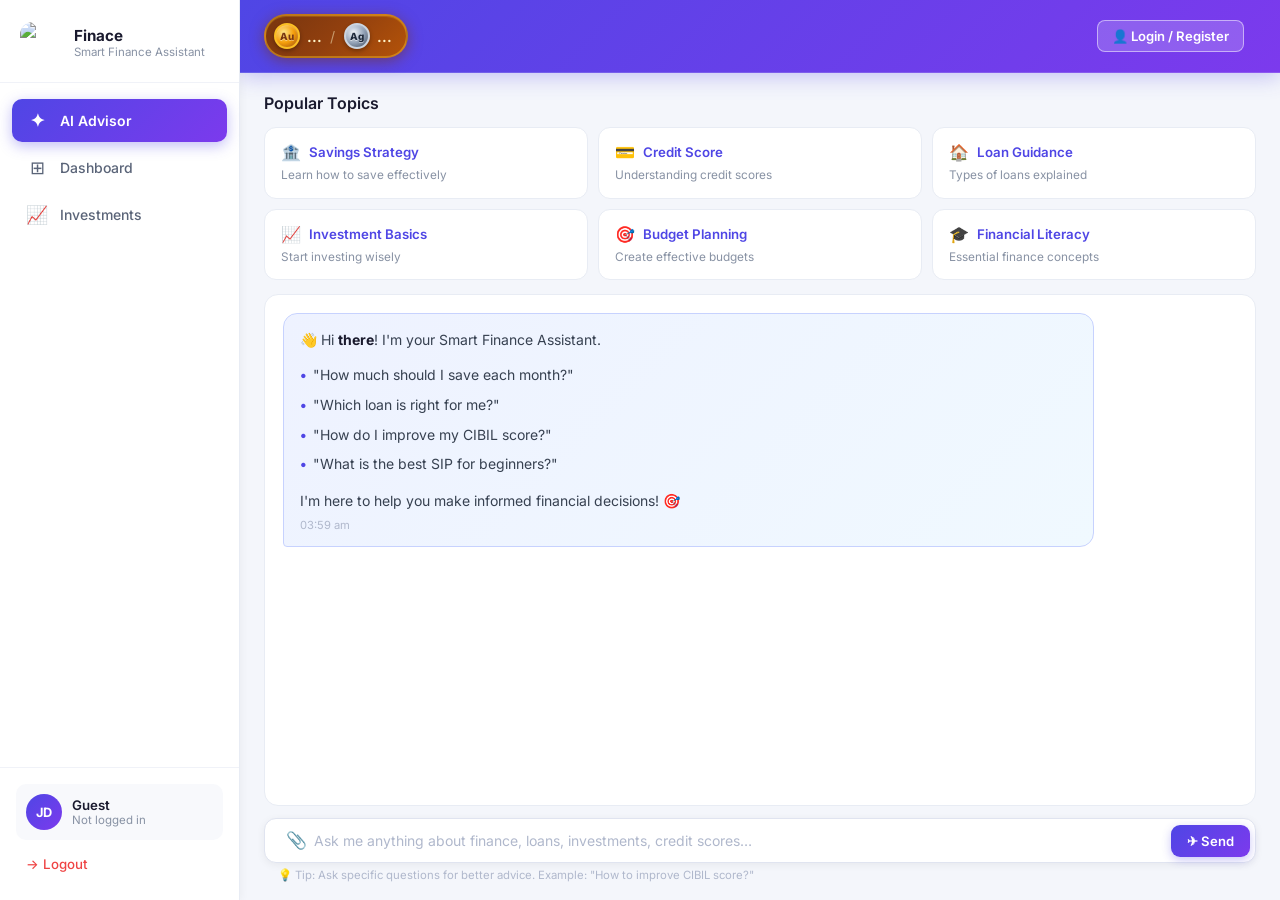
==== commit e035bebc: "added investment dashboard,udates index other pages nav item" ====
--- a/frontend/index.html
+++ b/frontend/index.html
@@ -6,2142 +6,7 @@
   <meta name="viewport" content="width=device-width,initial-scale=1.0" />
   <title>Finace</title>
   <link href="https://fonts.googleapis.com/css2?family=Inter:wght@400;500;600;700;800&display=swap" rel="stylesheet" />
-  <style>
-    *,
-    *::before,
-    *::after {
-      box-sizing: border-box;
-      margin: 0;
-      padding: 0
-    }
-
-    html,
-    body {
-      height: 100%;
-      font-family: 'Inter', sans-serif;
-      background: #f4f6fb;
-      color: #1a1a2e;
-      overflow: hidden
-    }
-
-    .app {
-      display: flex;
-      height: 100vh;
-      overflow: hidden
-    }
-
-    .sidebar {
-      width: 240px;
-      flex-shrink: 0;
-      background: #fff;
-      border-right: 1px solid #e8ecf4;
-      display: flex;
-      flex-direction: column;
-      box-shadow: 2px 0 8px rgba(0, 0, 0, 0.04);
-      z-index: 10
-    }
-
-    .sidebar-brand {
-      padding: 22px 20px 18px;
-      display: flex;
-      align-items: center;
-      gap: 12px;
-      border-bottom: 1px solid #f0f2f8
-    }
-
-    .brand-icon {
-      width: 42px;
-      height: 42px;
-      border-radius: 12px;
-      background: linear-gradient(135deg, #7c3aed, #4f46e5);
-      display: flex;
-      align-items: center;
-      justify-content: center;
-      font-size: 1.2rem;
-      color: #fff;
-      flex-shrink: 0;
-      box-shadow: 0 4px 12px rgba(124, 58, 237, 0.35)
-    }
-
-    .brand-name {
-      font-size: .95rem;
-      font-weight: 700;
-      color: #1a1a2e;
-      line-height: 1.2
-    }
-
-    .brand-sub {
-      font-size: .72rem;
-      color: #8892a4
-    }
-
-    .sidebar-nav {
-      flex: 1;
-      padding: 16px 12px
-    }
-
-    .nav-item {
-      display: flex;
-      align-items: center;
-      gap: 12px;
-      padding: 11px 14px;
-      border-radius: 10px;
-      font-size: .875rem;
-      font-weight: 500;
-      color: #5a6478;
-      cursor: pointer;
-      transition: all 0.18s;
-      margin-bottom: 4px;
-      border: none;
-      background: none;
-      width: 100%;
-      text-align: left;
-      font-family: 'Inter', sans-serif
-    }
-
-    .nav-item:hover {
-      background: #f4f6fb;
-      color: #1a1a2e
-    }
-
-    .nav-item.active {
-      background: linear-gradient(135deg, #4f46e5, #7c3aed);
-      color: #fff;
-      font-weight: 600;
-      box-shadow: 0 4px 14px rgba(79, 70, 229, 0.35)
-    }
-
-    .ni-icon {
-      font-size: 1.1rem;
-      width: 22px;
-      text-align: center;
-      flex-shrink: 0
-    }
-
-    .sidebar-user {
-      padding: 16px 16px 20px;
-      border-top: 1px solid #f0f2f8
-    }
-
-    .user-row-sb {
-      display: flex;
-      align-items: center;
-      gap: 10px;
-      padding: 10px;
-      border-radius: 10px;
-      background: #f8f9fc;
-      margin-bottom: 8px
-    }
-
-    .user-av {
-      width: 36px;
-      height: 36px;
-      border-radius: 50%;
-      background: linear-gradient(135deg, #4f46e5, #7c3aed);
-      display: flex;
-      align-items: center;
-      justify-content: center;
-      font-size: .8rem;
-      font-weight: 700;
-      color: #fff;
-      flex-shrink: 0
-    }
-
-    .user-name {
-      font-size: .83rem;
-      font-weight: 600;
-      color: #1a1a2e
-    }
-
-    .user-email {
-      font-size: .72rem;
-      color: #8892a4;
-      word-break: break-all
-    }
-
-    .logout-btn {
-      display: flex;
-      align-items: center;
-      gap: 8px;
-      padding: 8px 10px;
-      border-radius: 8px;
-      font-size: .83rem;
-      font-weight: 500;
-      color: #ef4444;
-      cursor: pointer;
-      border: none;
-      background: none;
-      font-family: 'Inter', sans-serif;
-      transition: background 0.15s;
-      width: 100%
-    }
-
-    .logout-btn:hover {
-      background: #fff5f5
-    }
-
-    .main {
-      flex: 1;
-      overflow-y: auto;
-      display: flex;
-      flex-direction: column
-    }
-
-    .page {
-      display: none;
-      flex: 1
-    }
-
-    .page.active {
-      display: flex;
-      flex-direction: column
-    }
-
-    .ai-page {
-      display: flex;
-      flex-direction: column;
-      height: 100%
-    }
-
-    .gold-ticker {
-      background: linear-gradient(135deg, #b45309, #d97706, #f59e0b);
-      padding: 12px 24px;
-      display: flex;
-      align-items: center;
-      justify-content: space-between;
-      flex-shrink: 0;
-      gap: 12px
-    }
-
-    .gold-items {
-      display: flex;
-      align-items: center;
-      gap: 28px
-    }
-
-    .gold-item {
-      display: flex;
-      align-items: center;
-      gap: 10px
-    }
-
-    .gold-symbol {
-      width: 34px;
-      height: 34px;
-      border-radius: 8px;
-      background: rgba(255, 255, 255, 0.2);
-      display: flex;
-      align-items: center;
-      justify-content: center;
-      font-size: .72rem;
-      font-weight: 800;
-      color: #fff
-    }
-
-    .gold-name {
-      font-size: .78rem;
-      color: rgba(255, 255, 255, 0.8);
-      font-weight: 500
-    }
-
-    .gold-price {
-      font-size: .92rem;
-      font-weight: 700;
-      color: #fff
-    }
-
-    .gold-divider {
-      width: 1px;
-      height: 30px;
-      background: rgba(255, 255, 255, 0.3)
-    }
-
-    .gold-right {
-      display: flex;
-      align-items: center;
-      gap: 14px;
-      flex-shrink: 0
-    }
-
-    .gold-cta {
-      font-size: .83rem;
-      font-weight: 600;
-      color: #fff;
-      cursor: pointer;
-      white-space: nowrap
-    }
-
-    .login-btn {
-      display: flex;
-      align-items: center;
-      gap: 6px;
-      padding: 7px 14px;
-      border-radius: 8px;
-      background: rgba(255, 255, 255, 0.18);
-      border: 1.5px solid rgba(255, 255, 255, 0.5);
-      color: #fff;
-      font-family: 'Inter', sans-serif;
-      font-size: .82rem;
-      font-weight: 600;
-      cursor: pointer;
-      white-space: nowrap
-    }
-
-    .login-btn:hover {
-      background: rgba(255, 255, 255, 0.3)
-    }
-
-    .user-avatar-btn {
-      display: none;
-      align-items: center;
-      gap: 8px;
-      padding: 4px 12px 4px 4px;
-      border-radius: 24px;
-      background: rgba(255, 255, 255, 0.18);
-      border: 1.5px solid rgba(255, 255, 255, 0.5);
-      color: #fff;
-      font-family: 'Inter', sans-serif;
-      font-size: .82rem;
-      font-weight: 600;
-      cursor: pointer;
-      white-space: nowrap
-    }
-
-    .user-avatar-btn:hover {
-      background: rgba(255, 255, 255, 0.3)
-    }
-
-    .uab-av {
-      width: 26px;
-      height: 26px;
-      border-radius: 50%;
-      background: linear-gradient(135deg, #fff, #c7d2fe);
-      display: flex;
-      align-items: center;
-      justify-content: center;
-      font-size: .68rem;
-      font-weight: 800;
-      color: #4f46e5;
-      flex-shrink: 0
-    }
-
-    .topics-section {
-      padding: 20px 24px 0;
-      flex-shrink: 0
-    }
-
-    .topics-title {
-      font-size: 1rem;
-      font-weight: 600;
-      color: #1a1a2e;
-      margin-bottom: 14px
-    }
-
-    .topics-grid {
-      display: grid;
-      grid-template-columns: repeat(3, 1fr);
-      gap: 10px
-    }
-
-    .topic-card {
-      background: #fff;
-      border: 1px solid #e8ecf4;
-      border-radius: 12px;
-      padding: 14px 16px;
-      cursor: pointer;
-      transition: all 0.18s
-    }
-
-    .topic-card:hover {
-      border-color: #4f46e5;
-      box-shadow: 0 4px 16px rgba(79, 70, 229, 0.1);
-      transform: translateY(-1px)
-    }
-
-    .topic-card-top {
-      display: flex;
-      align-items: center;
-      gap: 8px;
-      margin-bottom: 5px
-    }
-
-    .topic-icon {
-      font-size: 1rem
-    }
-
-    .topics-section.hidden {
-      display: none !important;
-    }
-
-    .topic-name {
-      font-size: .83rem;
-      font-weight: 600;
-      color: #4f46e5
-    }
-
-    .topic-desc {
-      font-size: .74rem;
-      color: #8892a4;
-      line-height: 1.4
-    }
-
-    .chat-area {
-      flex: 1;
-      display: flex;
-      flex-direction: column;
-      padding: 14px 24px 0;
-      min-height: 0
-    }
-
-    .chat-messages {
-      flex: 1;
-      overflow-y: auto;
-      background: #fff;
-      border: 1px solid #e8ecf4;
-      border-radius: 14px;
-      padding: 18px
-    }
-
-    .chat-messages::-webkit-scrollbar {
-      width: 4px
-    }
-
-    .chat-messages::-webkit-scrollbar-thumb {
-      background: #e0e4f0;
-      border-radius: 2px
-    }
-
-    .chat-msg-list {
-      list-style: none;
-      padding: 0
-    }
-
-    .chat-msg-list li {
-      font-size: .875rem;
-      color: #374151;
-      padding: 3px 0;
-      display: flex;
-      align-items: flex-start;
-      gap: 6px
-    }
-
-    .chat-msg-list li::before {
-      content: '•';
-      color: #4f46e5;
-      font-weight: 700;
-      flex-shrink: 0
-    }
-
-    .ai-bubble {
-      background: linear-gradient(135deg, #eef2ff, #f0f9ff);
-      border: 1px solid #c7d2fe;
-      border-radius: 14px;
-      border-bottom-left-radius: 4px;
-      padding: 14px 16px;
-      max-width: 85%
-    }
-
-    .ai-bubble p,
-    .ai-bubble li {
-      font-size: .875rem;
-      color: #374151;
-      line-height: 1.7
-    }
-
-    .ai-bubble strong {
-      color: #1a1a2e
-    }
-
-    .user-bubble {
-      background: linear-gradient(135deg, #4f46e5, #7c3aed);
-      border-radius: 14px;
-      border-bottom-right-radius: 4px;
-      padding: 11px 15px;
-      max-width: 75%;
-      align-self: flex-end;
-      margin-left: auto
-    }
-
-    .user-bubble p {
-      font-size: .875rem;
-      color: #fff;
-      line-height: 1.6
-    }
-
-    .msg-row {
-      display: flex;
-      flex-direction: column;
-      margin-bottom: 13px
-    }
-
-    .msg-row.user-row-msg {
-      align-items: flex-end
-    }
-
-    .chat-msg-time {
-      font-size: .7rem;
-      color: #b0b8cc;
-      margin-top: 5px
-    }
-
-    .typing-dots {
-      display: flex;
-      align-items: center;
-      gap: 4px;
-      padding: 4px 0
-    }
-
-    .typing-dot {
-      width: 7px;
-      height: 7px;
-      border-radius: 50%;
-      background: #9ca3af;
-      animation: ty 1.2s infinite
-    }
-
-    .typing-dot:nth-child(2) {
-      animation-delay: .18s
-    }
-
-    .typing-dot:nth-child(3) {
-      animation-delay: .36s
-    }
-
-    @keyframes ty {
-
-      0%,
-      80%,
-      100% {
-        transform: scale(1);
-        opacity: .5
-      }
-
-      40% {
-        transform: scale(1.3);
-        opacity: 1
-      }
-    }
-
-    .chat-input-area {
-      padding: 12px 24px 18px;
-      flex-shrink: 0
-    }
-
-    .file-preview-pill {
-      display: none;
-      align-items: center;
-      gap: 8px;
-      margin-bottom: 7px;
-      background: #eef2ff;
-      border: 1px solid #c7d2fe;
-      border-radius: 8px;
-      padding: 6px 11px;
-      font-size: .77rem;
-      font-weight: 600;
-      color: #4f46e5;
-      max-width: fit-content
-    }
-
-    .chat-input-box {
-      display: flex;
-      align-items: center;
-      background: #fff;
-      border: 1.5px solid #e0e4f0;
-      border-radius: 12px;
-      padding: 3px 5px 3px 14px;
-      box-shadow: 0 2px 8px rgba(0, 0, 0, 0.06);
-      transition: border-color 0.2s
-    }
-
-    .chat-input-box:focus-within {
-      border-color: #4f46e5;
-      box-shadow: 0 2px 12px rgba(79, 70, 229, 0.12)
-    }
-
-    .chat-input-box input {
-      flex: 1;
-      border: none;
-      outline: none;
-      font-family: 'Inter', sans-serif;
-      font-size: .875rem;
-      color: #374151;
-      background: transparent;
-      padding: 10px 0
-    }
-
-    .chat-input-box input::placeholder {
-      color: #b0b8cc
-    }
-
-    .send-btn {
-      display: flex;
-      align-items: center;
-      gap: 5px;
-      padding: 8px 16px;
-      border-radius: 9px;
-      background: linear-gradient(135deg, #4f46e5, #7c3aed);
-      color: #fff;
-      font-size: .82rem;
-      font-weight: 600;
-      border: none;
-      cursor: pointer;
-      font-family: 'Inter', sans-serif;
-      white-space: nowrap;
-      box-shadow: 0 3px 10px rgba(79, 70, 229, 0.3)
-    }
-
-    .send-btn:hover {
-      transform: translateY(-1px);
-      box-shadow: 0 5px 14px rgba(79, 70, 229, 0.4)
-    }
-
-    .chat-tip {
-      font-size: .71rem;
-      color: #b0b8cc;
-      padding: 5px 14px 0;
-      display: flex;
-      align-items: center;
-      gap: 5px
-    }
-
-    .dash-page {
-      padding: 28px 24px
-    }
-
-    .dash-title {
-      font-size: 1.65rem;
-      font-weight: 800;
-      color: #1a1a2e;
-      margin-bottom: 4px
-    }
-
-    .dash-sub {
-      font-size: .86rem;
-      color: #8892a4;
-      margin-bottom: 24px
-    }
-
-    .dash-cards-grid {
-      display: grid;
-      grid-template-columns: repeat(3, 1fr);
-      gap: 14px;
-      margin-bottom: 14px
-    }
-
-    .dash-card {
-      background: #fff;
-      border: 1px solid #e8ecf4;
-      border-radius: 16px;
-      padding: 20px;
-      cursor: pointer;
-      transition: all 0.2s;
-      overflow: hidden
-    }
-
-    .dash-card:hover {
-      box-shadow: 0 8px 28px rgba(0, 0, 0, 0.1);
-      transform: translateY(-2px);
-      border-color: #c7d2fe
-    }
-
-    .dash-card-top {
-      display: flex;
-      align-items: flex-start;
-      justify-content: space-between;
-      margin-bottom: 12px
-    }
-
-    .dash-card-icon {
-      width: 48px;
-      height: 48px;
-      border-radius: 13px;
-      display: flex;
-      align-items: center;
-      justify-content: center;
-      font-size: 1.25rem
-    }
-
-    .dci-blue {
-      background: linear-gradient(135deg, #3b82f6, #2563eb)
-    }
-
-    .dci-purple {
-      background: linear-gradient(135deg, #7c3aed, #a855f7)
-    }
-
-    .dci-orange {
-      background: linear-gradient(135deg, #f97316, #ea580c)
-    }
-
-    .dci-pink {
-      background: linear-gradient(135deg, #ec4899, #db2777)
-    }
-
-    .dash-card-arrow {
-      width: 26px;
-      height: 26px;
-      border-radius: 7px;
-      background: #f4f6fb;
-      display: flex;
-      align-items: center;
-      justify-content: center;
-      font-size: .68rem;
-      color: #8892a4
-    }
-
-    .dash-card h3 {
-      font-size: .95rem;
-      font-weight: 700;
-      color: #1a1a2e;
-      margin-bottom: 3px
-    }
-
-    .dash-card-desc {
-      font-size: .76rem;
-      color: #8892a4;
-      margin-bottom: 14px
-    }
-
-    .dash-card-footer {
-      display: flex;
-      align-items: center;
-      justify-content: space-between;
-      padding-top: 12px;
-      border-top: 1px solid #f0f2f8
-    }
-
-    .dash-card-stat {
-      font-size: .88rem;
-      font-weight: 600;
-      color: #374151
-    }
-
-    .dash-card-link {
-      font-size: .76rem;
-      color: #4f46e5;
-      font-weight: 600;
-      cursor: pointer
-    }
-
-    .fo-panel {
-      background: #fff;
-      border-radius: 16px;
-      padding: 22px 26px;
-      flex: 1;
-      display: flex;
-      flex-direction: column
-    }
-
-    .fo-header {
-      display: flex;
-      align-items: center;
-      justify-content: space-between;
-      margin-bottom: 20px
-    }
-
-    .fo-title {
-      font-size: 1.1rem;
-      font-weight: 700;
-      color: #1a1a2e
-    }
-
-    .fo-sub {
-      font-size: .78rem;
-      color: #8892a4;
-      margin-top: 2px
-    }
-
-    .fo-close {
-      width: 30px;
-      height: 30px;
-      border-radius: 8px;
-      background: #f4f6fb;
-      border: none;
-      cursor: pointer;
-      display: flex;
-      align-items: center;
-      justify-content: center;
-      font-size: .95rem;
-      color: #8892a4
-    }
-
-    .fo-close:hover {
-      background: #fee2e2;
-      color: #ef4444
-    }
-
-    .fo-card {
-      background: #fff;
-      border: 1px solid #e8ecf4;
-      border-radius: 13px;
-      padding: 18px 20px
-    }
-
-    .fo-card.blue {
-      background: linear-gradient(135deg, #4f46e5, #7c3aed);
-      border-color: transparent
-    }
-
-    .fo-card-label {
-      font-size: .76rem;
-      color: #8892a4;
-      margin-bottom: 9px;
-      font-weight: 500
-    }
-
-    .fo-card.blue .fo-card-label {
-      color: rgba(255, 255, 255, 0.75)
-    }
-
-    .fo-card-val {
-      font-size: 1.4rem;
-      font-weight: 800;
-      color: #1a1a2e;
-      line-height: 1
-    }
-
-    .fo-card.blue .fo-card-val {
-      color: #fff;
-      font-size: 1.55rem
-    }
-
-    .fo-card-icon-wrap {
-      width: 34px;
-      height: 34px;
-      border-radius: 9px;
-      display: flex;
-      align-items: center;
-      justify-content: center;
-      font-size: .95rem
-    }
-
-    .fci-green {
-      background: #dcfce7;
-      color: #16a34a
-    }
-
-    .fci-red {
-      background: #fee2e2;
-      color: #dc2626
-    }
-
-    .fci-purple {
-      background: #ede9fe;
-      color: #7c3aed
-    }
-
-    .fci-blue {
-      background: rgba(255, 255, 255, 0.2);
-      color: #fff
-    }
-
-    .fo-card-header {
-      display: flex;
-      align-items: flex-start;
-      justify-content: space-between;
-      margin-bottom: 9px
-    }
-
-    .fo-card-change {
-      font-size: .73rem;
-      margin-top: 5px;
-      font-weight: 600
-    }
-
-    .fc-up {
-      color: #16a34a
-    }
-
-    .fc-down {
-      color: #dc2626
-    }
-
-    .fo-card.blue .fo-card-change {
-      color: rgba(255, 255, 255, 0.85)
-    }
-
-    .fo-card-sm {
-      background: #fff;
-      border: 1px solid #e8ecf4;
-      border-radius: 13px;
-      padding: 18px 20px
-    }
-
-    .profile-page {
-      padding: 28px 24px;
-      overflow-y: auto
-    }
-
-    .profile-header {
-      margin-bottom: 24px
-    }
-
-    .profile-header h1 {
-      font-size: 1.45rem;
-      font-weight: 800;
-      color: #1a1a2e;
-      margin-bottom: 4px
-    }
-
-    .profile-header p {
-      font-size: .86rem;
-      color: #8892a4
-    }
-
-    .profile-form-card {
-      background: #fff;
-      border: 1px solid #e8ecf4;
-      border-radius: 16px;
-      overflow: hidden;
-      max-width: 680px
-    }
-
-    .pf-section-head {
-      padding: 14px 22px;
-      background: #f8f9fc;
-      border-bottom: 1px solid #e8ecf4;
-      display: flex;
-      align-items: center;
-      gap: 10px
-    }
-
-    .pf-sec-icon {
-      width: 30px;
-      height: 30px;
-      border-radius: 8px;
-      background: linear-gradient(135deg, #4f46e5, #7c3aed);
-      display: flex;
-      align-items: center;
-      justify-content: center;
-      font-size: .82rem;
-      color: #fff
-    }
-
-    .pf-sec-title {
-      font-size: .86rem;
-      font-weight: 700;
-      color: #1a1a2e
-    }
-
-    .pf-sec-desc {
-      font-size: .73rem;
-      color: #8892a4
-    }
-
-    .pf-body {
-      padding: 18px 22px;
-      border-bottom: 1px solid #e8ecf4
-    }
-
-    .pf-grid {
-      display: grid;
-      grid-template-columns: 1fr 1fr;
-      gap: 13px
-    }
-
-    .pf-group {
-      display: flex;
-      flex-direction: column;
-      gap: 5px
-    }
-
-    .pf-group.full {
-      grid-column: 1/-1
-    }
-
-    .pf-group label {
-      font-size: .73rem;
-      font-weight: 600;
-      color: #5a6478
-    }
-
-    .pf-group input,
-    .pf-group select {
-      background: #f8f9fc;
-      border: 1.5px solid #e0e4f0;
-      border-radius: 8px;
-      padding: 9px 11px;
-      color: #1a1a2e;
-      font-family: 'Inter', sans-serif;
-      font-size: .86rem;
-      outline: none;
-      transition: all 0.18s;
-      appearance: none
-    }
-
-    .pf-group input:focus,
-    .pf-group select:focus {
-      border-color: #4f46e5;
-      background: #fff;
-      box-shadow: 0 0 0 3px rgba(79, 70, 229, .08)
-    }
-
-    .pf-group input::placeholder {
-      color: #b0b8cc
-    }
-
-    .inp-pre-w {
-      position: relative
-    }
-
-    .inp-pre {
-      position: absolute;
-      left: 10px;
-      top: 50%;
-      transform: translateY(-50%);
-      font-size: .82rem;
-      color: #4f46e5;
-      font-weight: 600
-    }
-
-    .inp-pre-w input {
-      padding-left: 22px
-    }
-
-    .goal-grid-pf {
-      display: grid;
-      grid-template-columns: repeat(3, 1fr);
-      gap: 7px;
-      margin-top: 5px
-    }
-
-    .goal-pf {
-      border: 1.5px solid #e0e4f0;
-      border-radius: 8px;
-      padding: 9px 11px;
-      cursor: pointer;
-      transition: all 0.18s;
-      display: flex;
-      align-items: center;
-      gap: 7px;
-      background: #f8f9fc
-    }
-
-    .goal-pf:hover {
-      border-color: #a5b4fc
-    }
-
-    .goal-pf.sel {
-      border-color: #4f46e5;
-      background: #eef2ff
-    }
-
-    .goal-pf input {
-      display: none
-    }
-
-    .g-cb {
-      width: 15px;
-      height: 15px;
-      border-radius: 4px;
-      border: 1.5px solid #cbd5e1;
-      flex-shrink: 0;
-      display: flex;
-      align-items: center;
-      justify-content: center;
-      transition: all 0.15s;
-      background: #fff
-    }
-
-    .goal-pf.sel .g-cb {
-      background: #4f46e5;
-      border-color: #4f46e5
-    }
-
-    .g-cb::after {
-      content: '✓';
-      font-size: .5rem;
-      color: #fff;
-      display: none;
-      font-weight: 800
-    }
-
-    .goal-pf.sel .g-cb::after {
-      display: block
-    }
-
-    .g-em {
-      font-size: .9rem
-    }
-
-    .g-tx {
-      font-size: .76rem;
-      font-weight: 600;
-      color: #374151
-    }
-
-    .pf-footer {
-      padding: 14px 22px;
-      background: #f8f9fc;
-      display: flex;
-      justify-content: flex-end
-    }
-
-    .pf-submit {
-      padding: 10px 26px;
-      border-radius: 9px;
-      border: none;
-      background: linear-gradient(135deg, #4f46e5, #7c3aed);
-      color: #fff;
-      font-family: 'Inter', sans-serif;
-      font-size: .86rem;
-      font-weight: 700;
-      cursor: pointer;
-      box-shadow: 0 4px 14px rgba(79, 70, 229, 0.3);
-      display: flex;
-      align-items: center;
-      gap: 6px
-    }
-
-    .pf-submit:hover {
-      transform: translateY(-1px)
-    }
-
-    .toast {
-      position: fixed;
-      bottom: 22px;
-      right: 22px;
-      z-index: 19999;
-      background: #1a1a2e;
-      border-radius: 12px;
-      padding: 11px 16px;
-      display: flex;
-      align-items: center;
-      gap: 9px;
-      font-size: .82rem;
-      font-weight: 600;
-      color: #fff;
-      box-shadow: 0 8px 30px rgba(0, 0, 0, 0.25);
-      transform: translateY(70px) scale(.95);
-      opacity: 0;
-      transition: all 0.4s cubic-bezier(.34, 1.56, .64, 1)
-    }
-
-    .toast.show {
-      transform: translateY(0) scale(1);
-      opacity: 1
-    }
-
-    /* AUTH MODAL */
-    .auth-overlay {
-      position: fixed;
-      inset: 0;
-      z-index: 10000;
-      background: rgba(10, 16, 35, 0.55);
-      backdrop-filter: blur(7px);
-      display: none;
-      align-items: center;
-      justify-content: center;
-      padding: 16px
-    }
-
-    .auth-overlay.open {
-      display: flex
-    }
-
-    .auth-modal {
-      background: #fff;
-      border-radius: 22px;
-      padding: 30px 30px 26px;
-      width: 100%;
-      max-width: 400px;
-      box-shadow: 0 28px 70px rgba(0, 0, 0, 0.2);
-      position: relative;
-      animation: slideUp 0.3s cubic-bezier(.34, 1.56, .64, 1)
-    }
-
-    @keyframes slideUp {
-      from {
-        transform: translateY(28px);
-        opacity: 0
-      }
-
-      to {
-        transform: translateY(0);
-        opacity: 1
-      }
-    }
-
-    .auth-close {
-      position: absolute;
-      top: 13px;
-      right: 15px;
-      background: none;
-      border: none;
-      cursor: pointer;
-      font-size: 1.1rem;
-      color: #8892a4;
-      font-family: 'Inter', sans-serif;
-      line-height: 1
-    }
-
-    .auth-close:hover {
-      color: #ef4444
-    }
-
-    .auth-logo {
-      display: flex;
-      align-items: center;
-      gap: 10px;
-      margin-bottom: 18px
-    }
-
-    .auth-logo-icon {
-      width: 36px;
-      height: 36px;
-      border-radius: 10px;
-      background: linear-gradient(135deg, #7c3aed, #4f46e5);
-      display: flex;
-      align-items: center;
-      justify-content: center;
-      font-size: 1rem;
-      color: #fff
-    }
-
-    .auth-logo-name {
-      font-size: .95rem;
-      font-weight: 800;
-      color: #1a1a2e;
-      line-height: 1.2
-    }
-
-    .auth-logo-sub {
-      font-size: .68rem;
-      color: #8892a4
-    }
-
-    .auth-title {
-      font-size: 1.15rem;
-      font-weight: 800;
-      color: #1a1a2e;
-      margin-bottom: 4px
-    }
-
-    .auth-sub {
-      font-size: .81rem;
-      color: #8892a4;
-      margin-bottom: 18px;
-      line-height: 1.5
-    }
-
-    .auth-field {
-      display: flex;
-      flex-direction: column;
-      gap: 4px;
-      margin-bottom: 12px
-    }
-
-    .auth-field label {
-      font-size: .73rem;
-      font-weight: 600;
-      color: #5a6478
-    }
-
-    .auth-field input {
-      background: #f8f9fc;
-      border: 1.5px solid #e0e4f0;
-      border-radius: 9px;
-      padding: 10px 12px;
-      color: #1a1a2e;
-      font-family: 'Inter', sans-serif;
-      font-size: .875rem;
-      outline: none;
-      transition: all 0.18s
-    }
-
-    .auth-field input:focus {
-      border-color: #4f46e5;
-      background: #fff;
-      box-shadow: 0 0 0 3px rgba(79, 70, 229, .08)
-    }
-
-    .auth-field input::placeholder {
-      color: #b0b8cc
-    }
-
-    .auth-submit {
-      width: 100%;
-      padding: 12px;
-      border-radius: 10px;
-      border: none;
-      background: linear-gradient(135deg, #4f46e5, #7c3aed);
-      color: #fff;
-      font-family: 'Inter', sans-serif;
-      font-size: .88rem;
-      font-weight: 700;
-      cursor: pointer;
-      margin-top: 4px;
-      box-shadow: 0 4px 14px rgba(79, 70, 229, 0.3);
-      transition: all 0.18s
-    }
-
-    .auth-submit:hover {
-      transform: translateY(-1px)
-    }
-
-    .auth-submit:disabled {
-      opacity: .6;
-      cursor: not-allowed;
-      transform: none
-    }
-
-    .auth-switch {
-      text-align: center;
-      margin-top: 13px;
-      font-size: .79rem;
-      color: #8892a4
-    }
-
-    .auth-switch a {
-      color: #4f46e5;
-      font-weight: 600;
-      cursor: pointer
-    }
-
-    .auth-switch a:hover {
-      text-decoration: underline
-    }
-
-    .auth-err {
-      background: #fee2e2;
-      border: 1px solid #fca5a5;
-      border-radius: 8px;
-      padding: 8px 11px;
-      font-size: .77rem;
-      color: #dc2626;
-      font-weight: 500;
-      margin-bottom: 11px;
-      display: none
-    }
-
-    .auth-ok {
-      background: #dcfce7;
-      border: 1px solid #86efac;
-      border-radius: 8px;
-      padding: 8px 11px;
-      font-size: .77rem;
-      color: #166534;
-      font-weight: 500;
-      margin-bottom: 11px;
-      display: none
-    }
-
-    .otp-wrap {
-      display: flex;
-      gap: 8px;
-      justify-content: center;
-      margin: 16px 0 8px
-    }
-
-    .otp-box {
-      width: 44px;
-      height: 50px;
-      border-radius: 10px;
-      border: 1.5px solid #e0e4f0;
-      background: #f8f9fc;
-      text-align: center;
-      font-size: 1.25rem;
-      font-weight: 700;
-      color: #1a1a2e;
-      font-family: 'Inter', sans-serif;
-      outline: none;
-      transition: all 0.18s
-    }
-
-    .otp-box:focus {
-      border-color: #4f46e5;
-      background: #fff;
-      box-shadow: 0 0 0 3px rgba(79, 70, 229, .1)
-    }
-
-    .otp-hint {
-      font-size: .77rem;
-      color: #8892a4;
-      text-align: center;
-      line-height: 1.5;
-      margin-bottom: 4px
-    }
-
-    .otp-resend {
-      font-size: .77rem;
-      color: #4f46e5;
-      cursor: pointer;
-      text-align: center;
-      margin-top: 9px;
-      font-weight: 600
-    }
-
-    .otp-resend:hover {
-      text-decoration: underline
-    }
-
-    /* ONBOARDING */
-    .onboard-overlay {
-      position: fixed;
-      inset: 0;
-      z-index: 10001;
-      background: rgba(5, 10, 25, 0.65);
-      backdrop-filter: blur(10px);
-      display: none;
-      align-items: center;
-      justify-content: center;
-      padding: 16px
-    }
-
-    .onboard-overlay.open {
-      display: flex
-    }
-
-    .onboard-box {
-      background: #fff;
-      border-radius: 22px;
-      padding: 26px 26px 22px;
-      width: 100%;
-      max-width: 460px;
-      box-shadow: 0 28px 70px rgba(0, 0, 0, 0.22);
-      animation: slideUp 0.32s cubic-bezier(.34, 1.56, .64, 1)
-    }
-
-    .onboard-top {
-      display: flex;
-      align-items: center;
-      justify-content: space-between;
-      margin-bottom: 5px
-    }
-
-    .onboard-title {
-      font-size: .98rem;
-      font-weight: 800;
-      color: #1a1a2e
-    }
-
-    .onboard-meta {
-      display: flex;
-      align-items: center;
-      gap: 10px
-    }
-
-    .onboard-stepbadge {
-      font-size: .71rem;
-      color: #8892a4;
-      background: #f4f6fb;
-      padding: 3px 8px;
-      border-radius: 20px;
-      font-weight: 600
-    }
-
-    .onboard-skip {
-      font-size: .77rem;
-      color: #b0b8cc;
-      cursor: pointer;
-      font-weight: 500;
-      border: none;
-      background: none;
-      font-family: 'Inter', sans-serif;
-      text-decoration: underline
-    }
-
-    .onboard-skip:hover {
-      color: #4f46e5
-    }
-
-    .onboard-progress {
-      height: 5px;
-      background: #e8ecf4;
-      border-radius: 3px;
-      margin: 9px 0 19px;
-      overflow: hidden
-    }
-
-    .onboard-bar {
-      height: 100%;
-      background: linear-gradient(90deg, #4f46e5, #7c3aed);
-      border-radius: 3px;
-      transition: width 0.4s ease
-    }
-
-    .onboard-questions {
-      display: flex;
-      flex-direction: column;
-      gap: 14px;
-      margin-bottom: 20px
-    }
-
-    .oq {
-      display: flex;
-      flex-direction: column;
-      gap: 5px
-    }
-
-    .oq-label {
-      font-size: .77rem;
-      font-weight: 600;
-      color: #5a6478
-    }
-
-    .oq-input {
-      background: #f8f9fc;
-      border: 1.5px solid #e0e4f0;
-      border-radius: 9px;
-      padding: 9px 12px;
-      color: #1a1a2e;
-      font-family: 'Inter', sans-serif;
-      font-size: .875rem;
-      outline: none;
-      transition: all 0.18s;
-      width: 100%;
-      appearance: none
-    }
-
-    .oq-input:focus {
-      border-color: #4f46e5;
-      background: #fff;
-      box-shadow: 0 0 0 3px rgba(79, 70, 229, .08)
-    }
-
-    .oq-options {
-      display: flex;
-      flex-wrap: wrap;
-      gap: 7px;
-      margin-top: 3px
-    }
-
-    .oq-opt {
-      padding: 6px 12px;
-      border-radius: 20px;
-      border: 1.5px solid #e0e4f0;
-      font-size: .77rem;
-      font-weight: 600;
-      color: #5a6478;
-      cursor: pointer;
-      transition: all 0.18s;
-      background: #f8f9fc
-    }
-
-    .oq-opt:hover {
-      border-color: #a5b4fc;
-      color: #4f46e5
-    }
-
-    .oq-opt.sel {
-      border-color: #4f46e5;
-      background: #eef2ff;
-      color: #4f46e5
-    }
-
-    .congrats-banner {
-      background: linear-gradient(135deg, #dcfce7, #d1fae5);
-      border: 1px solid #86efac;
-      border-radius: 10px;
-      padding: 9px 13px;
-      font-size: .78rem;
-      color: #166534;
-      display: flex;
-      align-items: center;
-      gap: 8px
-    }
-
-    .onboard-nav {
-      display: flex;
-      align-items: center;
-      justify-content: space-between
-    }
-
-    .onboard-next {
-      padding: 9px 24px;
-      border-radius: 9px;
-      border: none;
-      background: linear-gradient(135deg, #4f46e5, #7c3aed);
-      color: #fff;
-      font-family: 'Inter', sans-serif;
-      font-size: .85rem;
-      font-weight: 700;
-      cursor: pointer;
-      box-shadow: 0 3px 10px rgba(79, 70, 229, 0.3);
-      transition: all 0.18s
-    }
-
-    .onboard-next:hover {
-      transform: translateY(-1px)
-    }
-
-    .onboard-back {
-      padding: 9px 16px;
-      border-radius: 9px;
-      border: 1.5px solid #e0e4f0;
-      background: #fff;
-      color: #5a6478;
-      font-family: 'Inter', sans-serif;
-      font-size: .85rem;
-      font-weight: 600;
-      cursor: pointer
-    }
-
-    .onboard-back:hover {
-      border-color: #a5b4fc;
-      color: #4f46e5
-    }
-
-    .onboard-done {
-      text-align: center;
-      padding: 8px 0
-    }
-
-    .onboard-done-icon {
-      font-size: 3rem;
-      margin-bottom: 12px;
-      display: block
-    }
-
-    .onboard-done h2 {
-      font-size: 1.1rem;
-      font-weight: 800;
-      color: #1a1a2e;
-      margin-bottom: 8px
-    }
-
-    .onboard-done p {
-      font-size: .82rem;
-      color: #5a6478;
-      line-height: 1.65;
-      margin-bottom: 20px
-    }
-
-    @media(max-width:900px) {
-      .sidebar {
-        width: 190px
-      }
-
-      .topics-grid {
-        grid-template-columns: 1fr 1fr
-      }
-
-      .dash-cards-grid {
-        grid-template-columns: 1fr 1fr
-      }
-    }
-
-    @media(max-width:640px) {
-      .sidebar {
-        display: none
-      }
-
-      .topics-grid {
-        grid-template-columns: 1fr
-      }
-
-      .dash-cards-grid {
-        grid-template-columns: 1fr
-      }
-    }
-
-    /* Capsule - Top Left */
-    .rate-capsule {
-      position: absolute;
-      top: 22px;
-      left: 22px;
-      z-index: 25;
-      display: flex;
-      align-items: center;
-      padding: 10px 18px;
-      background: linear-gradient(135deg, #D4AF37, #D4AF37, #f59e0b);
-      border: 2px solid rgba(255, 255, 255, 0.4);
-      border-radius: 30px;
-      backdrop-filter: blur(12px);
-      box-shadow: 0 6px 25px #D4AF37(180, 83, 9, 0.4);
-      font-weight: 800;
-      color: #fff !important;
-      font-size: 0.92rem;
-      white-space: nowrap;
-      transition: all 0.3s cubic-bezier(0.34, 1.56, 0.64, 1);
-    }
-
-    .rate-capsule:hover {
-      transform: scale(1.08) translateY(-2px);
-      box-shadow: 0 10px 35px rgba(180, 83, 9, 0.6);
-    }
-
-    /* Top-Right Controls */
-    .top-right-controls {
-      position: absolute;
-      top: 20px;
-      right: 22px;
-      z-index: 25;
-      display: flex;
-      align-items: center;
-      gap: 16px;
-    }
-
-    .gold-cta {
-      font-size: 0.83rem;
-      font-weight: 600;
-      color: #1a1a2e;
-      white-space: nowrap;
-    }
-
-    /* Responsive */
-    @media (max-width: 768px) {
-      .rate-capsule {
-        top: 16px;
-        left: 16px;
-        font-size: 0.85rem;
-        padding: 8px 14px;
-      }
-
-      .top-right-controls {
-        top: 16px;
-        right: 16px;
-        gap: 12px;
-      }
-    }
-
-    /* ── USER PROFILE PAGE ── */
-    .userprofile-page {
-      padding: 28px 24px;
-      overflow-y: auto;
-      flex: 1
-    }
-
-    .up-hero {
-      background: linear-gradient(135deg, #4f46e5, #7c3aed);
-      border-radius: 20px;
-      padding: 28px 28px 22px;
-      display: flex;
-      align-items: center;
-      gap: 20px;
-      margin-bottom: 22px;
-      position: relative;
-      overflow: hidden
-    }
-
-    .up-hero::before {
-      content: '';
-      position: absolute;
-      right: -30px;
-      top: -30px;
-      width: 160px;
-      height: 160px;
-      border-radius: 50%;
-      background: rgba(255, 255, 255, 0.08)
-    }
-
-    .up-hero::after {
-      content: '';
-      position: absolute;
-      right: 40px;
-      bottom: -40px;
-      width: 120px;
-      height: 120px;
-      border-radius: 50%;
-      background: rgba(255, 255, 255, 0.05)
-    }
-
-    .up-av-big {
-      width: 72px;
-      height: 72px;
-      border-radius: 50%;
-      background: rgba(255, 255, 255, 0.2);
-      border: 3px solid rgba(255, 255, 255, 0.4);
-      display: flex;
-      align-items: center;
-      justify-content: center;
-      font-size: 1.6rem;
-      font-weight: 800;
-      color: #fff;
-      flex-shrink: 0;
-      position: relative;
-      z-index: 1
-    }
-
-    .up-hero-info {
-      position: relative;
-      z-index: 1
-    }
-
-    .up-hero-name {
-      font-size: 1.25rem;
-      font-weight: 800;
-      color: #fff;
-      margin-bottom: 3px
-    }
-
-    .up-hero-email {
-      font-size: .82rem;
-      color: rgba(255, 255, 255, 0.75);
-      margin-bottom: 3px
-    }
-
-    .up-hero-dob {
-      font-size: .78rem;
-      color: rgba(255, 255, 255, 0.6);
-      display: flex;
-      align-items: center;
-      gap: 5px
-    }
-
-    .up-card {
-      background: #fff;
-      border: 1px solid #e8ecf4;
-      border-radius: 16px;
-      overflow: hidden;
-      margin-bottom: 16px
-    }
-
-    .up-card-head {
-      padding: 16px 22px;
-      background: #f8f9fc;
-      border-bottom: 1px solid #e8ecf4;
-      display: flex;
-      align-items: center;
-      justify-content: space-between
-    }
-
-    .up-card-title {
-      font-size: .9rem;
-      font-weight: 700;
-      color: #1a1a2e;
-      display: flex;
-      align-items: center;
-      gap: 8px
-    }
-
-    .up-card-title span {
-      font-size: 1rem
-    }
-
-    .up-edit-btn {
-      padding: 6px 14px;
-      border-radius: 7px;
-      border: 1.5px solid #e0e4f0;
-      background: #fff;
-      color: #4f46e5;
-      font-family: 'Inter', sans-serif;
-      font-size: .76rem;
-      font-weight: 600;
-      cursor: pointer;
-      transition: all 0.18s;
-      display: flex;
-      align-items: center;
-      gap: 5px
-    }
-
-    .up-edit-btn:hover {
-      background: #eef2ff;
-      border-color: #a5b4fc
-    }
-
-    .up-save-btn {
-      padding: 6px 14px;
-      border-radius: 7px;
-      border: none;
-      background: linear-gradient(135deg, #4f46e5, #7c3aed);
-      color: #fff;
-      font-family: 'Inter', sans-serif;
-      font-size: .76rem;
-      font-weight: 600;
-      cursor: pointer;
-      box-shadow: 0 2px 8px rgba(79, 70, 229, 0.3);
-      display: none;
-      align-items: center;
-      gap: 5px
-    }
-
-    .up-save-btn:hover {
-      transform: translateY(-1px)
-    }
-
-    .up-card-body {
-      padding: 20px 22px
-    }
-
-    .up-info-grid {
-      display: grid;
-      grid-template-columns: 1fr 1fr;
-      gap: 14px
-    }
-
-    .up-info-item {
-      display: flex;
-      flex-direction: column;
-      gap: 4px
-    }
-
-    .up-info-label {
-      font-size: .71rem;
-      font-weight: 600;
-      color: #8892a4;
-      letter-spacing: .03em;
-      text-transform: uppercase
-    }
-
-    .up-info-value {
-      font-size: .9rem;
-      font-weight: 600;
-      color: #1a1a2e
-    }
-
-    .up-info-empty {
-      font-size: .85rem;
-      color: #b0b8cc;
-      font-style: italic
-    }
-
-    .up-input {
-      background: #f8f9fc;
-      border: 1.5px solid #e0e4f0;
-      border-radius: 8px;
-      padding: 8px 11px;
-      color: #1a1a2e;
-      font-family: 'Inter', sans-serif;
-      font-size: .86rem;
-      outline: none;
-      transition: all 0.18s;
-      width: 100%;
-      appearance: none;
-      display: none
-    }
-
-    .up-input:focus {
-      border-color: #4f46e5;
-      background: #fff;
-      box-shadow: 0 0 0 3px rgba(79, 70, 229, .08)
-    }
-
-    .up-select {
-      background: #f8f9fc;
-      border: 1.5px solid #e0e4f0;
-      border-radius: 8px;
-      padding: 8px 11px;
-      color: #1a1a2e;
-      font-family: 'Inter', sans-serif;
-      font-size: .86rem;
-      outline: none;
-      transition: all 0.18s;
-      width: 100%;
-      appearance: none;
-      display: none
-    }
-
-    .up-select:focus {
-      border-color: #4f46e5;
-      background: #fff;
-      box-shadow: 0 0 0 3px rgba(79, 70, 229, .08)
-    }
-
-    .up-card.editing .up-info-value,
-    .up-card.editing .up-info-empty {
-      display: none
-    }
-
-    .up-card.editing .up-input,
-    .up-card.editing .up-select {
-      display: block
-    }
-
-    .up-card.editing .up-edit-btn {
-      display: none
-    }
-
-    .up-card.editing .up-save-btn {
-      display: flex
-    }
-
-    .up-logout-btn {
-      width: 100%;
-      padding: 12px;
-      border-radius: 10px;
-      border: 1.5px solid #fee2e2;
-      background: #fff;
-      color: #ef4444;
-      font-family: 'Inter', sans-serif;
-      font-size: .875rem;
-      font-weight: 600;
-      cursor: pointer;
-      transition: all 0.18s;
-      display: flex;
-      align-items: center;
-      justify-content: center;
-      gap: 8px;
-      margin-top: 6px
-    }
-
-    /* Blue Top Nav Bar */
-    .chat-top-nav {
-      position: sticky;
-      top: 0;
-      z-index: 30;
-      background: linear-gradient(135deg, #4f46e5, #7c3aed);
-      padding: 14px 24px;
-      display: flex;
-      align-items: center;
-      justify-content: space-between;
-      box-shadow: 0 4px 20px rgba(79, 70, 229, 0.3);
-      border-bottom: 1px solid rgba(255, 255, 255, 0.15);
-    }
-
-    .rate-btn {
-      display: flex;
-      align-items: center;
-      gap: 7px;
-      padding: 7px 14px 7px 8px;
-      background: linear-gradient(135deg, #78350f, #92400e, #b45309);
-      border: 2px solid rgba(251, 191, 36, 0.45);
-      border-radius: 30px;
-      color: #fef3c7;
-      font-family: 'Inter', sans-serif;
-      font-weight: 700;
-      font-size: 0.88rem;
-      cursor: pointer;
-      transition: all 0.25s ease;
-      box-shadow: 0 3px 14px rgba(120, 53, 15, 0.55), inset 0 1px 0 rgba(251, 191, 36, 0.2);
-      letter-spacing: 0.01em;
-    }
-
-    .rate-btn:hover {
-      transform: translateY(-1px);
-      box-shadow: 0 6px 20px rgba(120, 53, 15, 0.7), inset 0 1px 0 rgba(251, 191, 36, 0.3);
-      border-color: rgba(251, 191, 36, 0.7);
-    }
-
-    .coin {
-      width: 26px;
-      height: 26px;
-      border-radius: 50%;
-      display: flex;
-      align-items: center;
-      justify-content: center;
-      font-size: 0.62rem;
-      font-weight: 800;
-      flex-shrink: 0;
-      letter-spacing: 0;
-      border: 2px solid;
-      box-shadow: inset 0 1px 2px rgba(255, 255, 255, 0.3), 0 2px 4px rgba(0, 0, 0, 0.3);
-    }
-
-    .gold-coin {
-      background: radial-gradient(circle at 35% 35%, #fde68a, #f59e0b, #92400e);
-      border-color: #fbbf24;
-      color: #78350f;
-      text-shadow: 0 1px 0 rgba(255, 255, 255, 0.4);
-    }
-
-    .silver-coin {
-      background: radial-gradient(circle at 35% 35%, #f1f5f9, #94a3b8, #334155);
-      border-color: #cbd5e1;
-      color: #1e293b;
-      text-shadow: 0 1px 0 rgba(255, 255, 255, 0.5);
-    }
-
-    .coin-divider {
-      color: rgba(254, 243, 199, 0.5);
-      font-weight: 400;
-      font-size: 0.9rem;
-      margin: 0 1px;
-    }
-
-    .rate-symbol {
-      font-size: 1.1rem;
-      font-weight: 800;
-    }
-
-    .rate-text {
-      font-size: 0.92rem;
-      white-space: nowrap;
-    }
-
-    .nav-spacer {
-      flex: 1;
-    }
-
-    .nav-right {
-      display: flex;
-      align-items: center;
-      gap: 12px;
-    }
-
-    /* Hide topics after chat starts */
-    .topics-section.hidden {
-      display: none !important;
-    }
-
-    /* Responsive */
-    @media (max-width: 768px) {
-      .chat-top-nav {
-        padding: 12px 16px;
-      }
-
-      .rate-btn {
-        padding: 8px 16px;
-        font-size: 0.88rem;
-      }
-    }
-
-
-    .up-logout-btn:hover {
-      background: #fee2e2
-    }
-
-    /* Avatar dropdown */
-    .avatar-dropdown {
-      position: relative;
-      display: inline-flex
-    }
-
-    .avatar-dropdown-menu {
-      position: absolute;
-      top: calc(100% + 8px);
-      right: 0;
-      background: #fff;
-      border: 1px solid #e8ecf4;
-      border-radius: 12px;
-      box-shadow: 0 8px 30px rgba(0, 0, 0, 0.14);
-      min-width: 160px;
-      z-index: 20000;
-      overflow: hidden;
-      display: none;
-      animation: slideUp 0.18s ease
-    }
-
-    .avatar-dropdown-menu.open {
-      display: block
-    }
-
-    .adm-item {
-      display: flex;
-      align-items: center;
-      gap: 9px;
-      padding: 11px 14px;
-      font-size: .83rem;
-      font-weight: 500;
-      color: #374151;
-      cursor: pointer;
-      transition: background 0.15s;
-      border: none;
-      background: none;
-      width: 100%;
-      font-family: 'Inter', sans-serif;
-      text-align: left
-    }
-
-    .adm-item:hover {
-      background: #f4f6fb;
-      color: #1a1a2e
-    }
-
-    .adm-item.danger {
-      color: #ef4444
-    }
-
-    .adm-item.danger:hover {
-      background: #fee2e2
-    }
-
-    .adm-divider {
-      height: 1px;
-      background: #f0f2f8;
-      margin: 4px 0
-    }
-  </style>
+  <link rel="stylesheet" href="./style.css"/>
 </head>
 
 <body>
@@ -2161,6 +26,8 @@
           AI Advisor</button>
         <button class="nav-item" id="nav-dash" onclick=" window.location.href = 'dashboard.html';setNav(this)"><span
             class="ni-icon">⊞</span> Dashboard</button>
+        <button class="nav-item" id="nav-invest" onclick="window.location.href = 'investment.html';setNav(this)"><span
+            class="ni-icon">📈</span> Investments</button>
         
       </nav>
       <div class="sidebar-user">
@@ -2174,6 +41,7 @@
         <button class="logout-btn" onclick="doLogout()">→ Logout</button>
       </div>
     </aside>
+    <div class="sidebar-overlay" id="sidebar-overlay" onclick="toggleSidebar()"></div>
     <main class="main">
       <!-- AI PAGE -->
       <!-- AI PAGE -->
@@ -2181,6 +49,7 @@
 
         <!-- Top Nav Bar -->
         <div class="chat-top-nav">
+          <button class="hamburger-btn" onclick="toggleSidebar()">☰</button>
           <button class="rate-btn" id="rate-btn" onclick="showRateDetails()">
             <span class="coin gold-coin">Au</span>
             <span id="gold-val">...</span>
@@ -2841,6 +710,13 @@
       } catch (_) { }
     }
 
+    function toggleSidebar() {
+      const sb = document.querySelector('.sidebar');
+      const ov = document.getElementById('sidebar-overlay');
+      sb.classList.toggle('open');
+      ov.classList.toggle('open');
+    }
+
     function doLogout() {
       if (!currentUser) return;
       currentUser = null;
@@ -3059,7 +935,7 @@
 
         // Update button text: "₹XXXX / ₹XX"
         if (gold22k && silver) {
-          const goldPrice = parseFloat(gold22k.price).toLocaleString('en-IN');
+          const goldPrice = parseFloat(gold22k. price).toLocaleString('en-IN');
           const silverPrice = parseFloat(silver.price).toLocaleString('en-IN');
           document.getElementById('gold-val').textContent = '₹' + goldPrice;
           document.getElementById('silver-val').textContent = '₹' + silverPrice;
--- a/frontend/style.css
+++ b/frontend/style.css
@@ -0,0 +1,2415 @@
+ 
+    *,
+    *::before,
+    *::after {
+      box-sizing: border-box;
+      margin: 0;
+      padding: 0
+    }
+
+    html,
+    body {
+      height: 100%;
+      font-family: 'Inter', sans-serif;
+      background: #f4f6fb;
+      color: #1a1a2e;
+      overflow: hidden
+    }
+
+    .app {
+      display: flex;
+      height: 100vh;
+      overflow: hidden
+    }
+
+    .sidebar {
+      width: 240px;
+      flex-shrink: 0;
+      background: #fff;
+      border-right: 1px solid #e8ecf4;
+      display: flex;
+      flex-direction: column;
+      box-shadow: 2px 0 8px rgba(0, 0, 0, 0.04);
+      z-index: 10
+    }
+
+    .sidebar-brand {
+      padding: 22px 20px 18px;
+      display: flex;
+      align-items: center;
+      gap: 12px;
+      border-bottom: 1px solid #f0f2f8
+    }
+
+    .brand-icon {
+      width: 42px;
+      height: 42px;
+      border-radius: 12px;
+      background: linear-gradient(135deg, #7c3aed, #4f46e5);
+      display: flex;
+      align-items: center;
+      justify-content: center;
+      font-size: 1.2rem;
+      color: #fff;
+      flex-shrink: 0;
+      box-shadow: 0 4px 12px rgba(124, 58, 237, 0.35)
+    }
+
+    .brand-name {
+      font-size: .95rem;
+      font-weight: 700;
+      color: #1a1a2e;
+      line-height: 1.2
+    }
+
+    .brand-sub {
+      font-size: .72rem;
+      color: #8892a4
+    }
+
+    .sidebar-nav {
+      flex: 1;
+      padding: 16px 12px
+    }
+
+    .nav-item {
+      display: flex;
+      align-items: center;
+      gap: 12px;
+      padding: 11px 14px;
+      border-radius: 10px;
+      font-size: .875rem;
+      font-weight: 500;
+      color: #5a6478;
+      cursor: pointer;
+      transition: all 0.18s;
+      margin-bottom: 4px;
+      border: none;
+      background: none;
+      width: 100%;
+      text-align: left;
+      font-family: 'Inter', sans-serif
+    }
+
+    .nav-item:hover {
+      background: #f4f6fb;
+      color: #1a1a2e
+    }
+
+    .nav-item.active {
+      background: linear-gradient(135deg, #4f46e5, #7c3aed);
+      color: #fff;
+      font-weight: 600;
+      box-shadow: 0 4px 14px rgba(79, 70, 229, 0.35)
+    }
+
+    .ni-icon {
+      font-size: 1.1rem;
+      width: 22px;
+      text-align: center;
+      flex-shrink: 0
+    }
+
+    .sidebar-user {
+      padding: 16px 16px 20px;
+      border-top: 1px solid #f0f2f8
+    }
+
+    .user-row-sb {
+      display: flex;
+      align-items: center;
+      gap: 10px;
+      padding: 10px;
+      border-radius: 10px;
+      background: #f8f9fc;
+      margin-bottom: 8px
+    }
+
+    .user-av {
+      width: 36px;
+      height: 36px;
+      border-radius: 50%;
+      background: linear-gradient(135deg, #4f46e5, #7c3aed);
+      display: flex;
+      align-items: center;
+      justify-content: center;
+      font-size: .8rem;
+      font-weight: 700;
+      color: #fff;
+      flex-shrink: 0
+    }
+
+    .user-name {
+      font-size: .83rem;
+      font-weight: 600;
+      color: #1a1a2e
+    }
+
+    .user-email {
+      font-size: .72rem;
+      color: #8892a4;
+      word-break: break-all
+    }
+
+    .logout-btn {
+      display: flex;
+      align-items: center;
+      gap: 8px;
+      padding: 8px 10px;
+      border-radius: 8px;
+      font-size: .83rem;
+      font-weight: 500;
+      color: #ef4444;
+      cursor: pointer;
+      border: none;
+      background: none;
+      font-family: 'Inter', sans-serif;
+      transition: background 0.15s;
+      width: 100%
+    }
+
+    .logout-btn:hover {
+      background: #fff5f5
+    }
+
+    .main {
+      flex: 1;
+      overflow-y: auto;
+      display: flex;
+      flex-direction: column
+    }
+
+    .page {
+      display: none;
+      flex: 1
+    }
+
+    .page.active {
+      display: flex;
+      flex-direction: column
+    }
+
+    .ai-page {
+      display: flex;
+      flex-direction: column;
+      height: 100%
+    }
+
+    .gold-ticker {
+      background: linear-gradient(135deg, #b45309, #d97706, #f59e0b);
+      padding: 12px 24px;
+      display: flex;
+      align-items: center;
+      justify-content: space-between;
+      flex-shrink: 0;
+      gap: 12px
+    }
+
+    .gold-items {
+      display: flex;
+      align-items: center;
+      gap: 28px
+    }
+
+    .gold-item {
+      display: flex;
+      align-items: center;
+      gap: 10px
+    }
+
+    .gold-symbol {
+      width: 34px;
+      height: 34px;
+      border-radius: 8px;
+      background: rgba(255, 255, 255, 0.2);
+      display: flex;
+      align-items: center;
+      justify-content: center;
+      font-size: .72rem;
+      font-weight: 800;
+      color: #fff
+    }
+
+    .gold-name {
+      font-size: .78rem;
+      color: rgba(255, 255, 255, 0.8);
+      font-weight: 500
+    }
+
+    .gold-price {
+      font-size: .92rem;
+      font-weight: 700;
+      color: #fff
+    }
+
+    .gold-divider {
+      width: 1px;
+      height: 30px;
+      background: rgba(255, 255, 255, 0.3)
+    }
+
+    .gold-right {
+      display: flex;
+      align-items: center;
+      gap: 14px;
+      flex-shrink: 0
+    }
+
+    .gold-cta {
+      font-size: .83rem;
+      font-weight: 600;
+      color: #fff;
+      cursor: pointer;
+      white-space: nowrap
+    }
+
+    .login-btn {
+      display: flex;
+      align-items: center;
+      gap: 6px;
+      padding: 7px 14px;
+      border-radius: 8px;
+      background: rgba(255, 255, 255, 0.18);
+      border: 1.5px solid rgba(255, 255, 255, 0.5);
+      color: #fff;
+      font-family: 'Inter', sans-serif;
+      font-size: .82rem;
+      font-weight: 600;
+      cursor: pointer;
+      white-space: nowrap
+    }
+
+    .login-btn:hover {
+      background: rgba(255, 255, 255, 0.3)
+    }
+
+    .user-avatar-btn {
+      display: none;
+      align-items: center;
+      gap: 8px;
+      padding: 4px 12px 4px 4px;
+      border-radius: 24px;
+      background: rgba(255, 255, 255, 0.18);
+      border: 1.5px solid rgba(255, 255, 255, 0.5);
+      color: #fff;
+      font-family: 'Inter', sans-serif;
+      font-size: .82rem;
+      font-weight: 600;
+      cursor: pointer;
+      white-space: nowrap
+    }
+
+    .user-avatar-btn:hover {
+      background: rgba(255, 255, 255, 0.3)
+    }
+
+    .uab-av {
+      width: 26px;
+      height: 26px;
+      border-radius: 50%;
+      background: linear-gradient(135deg, #fff, #c7d2fe);
+      display: flex;
+      align-items: center;
+      justify-content: center;
+      font-size: .68rem;
+      font-weight: 800;
+      color: #4f46e5;
+      flex-shrink: 0
+    }
+
+    .topics-section {
+      padding: 20px 24px 0;
+      flex-shrink: 0
+    }
+
+    .topics-title {
+      font-size: 1rem;
+      font-weight: 600;
+      color: #1a1a2e;
+      margin-bottom: 14px
+    }
+
+    .topics-grid {
+      display: grid;
+      grid-template-columns: repeat(3, 1fr);
+      gap: 10px
+    }
+
+    .topic-card {
+      background: #fff;
+      border: 1px solid #e8ecf4;
+      border-radius: 12px;
+      padding: 14px 16px;
+      cursor: pointer;
+      transition: all 0.18s
+    }
+
+    .topic-card:hover {
+      border-color: #4f46e5;
+      box-shadow: 0 4px 16px rgba(79, 70, 229, 0.1);
+      transform: translateY(-1px)
+    }
+
+    .topic-card-top {
+      display: flex;
+      align-items: center;
+      gap: 8px;
+      margin-bottom: 5px
+    }
+
+    .topic-icon {
+      font-size: 1rem
+    }
+
+    .topics-section.hidden {
+      display: none !important;
+    }
+
+    .topic-name {
+      font-size: .83rem;
+      font-weight: 600;
+      color: #4f46e5
+    }
+
+    .topic-desc {
+      font-size: .74rem;
+      color: #8892a4;
+      line-height: 1.4
+    }
+
+    .chat-area {
+      flex: 1;
+      display: flex;
+      flex-direction: column;
+      padding: 14px 24px 0;
+      min-height: 0
+    }
+
+    .chat-messages {
+      flex: 1;
+      overflow-y: auto;
+      background: #fff;
+      border: 1px solid #e8ecf4;
+      border-radius: 14px;
+      padding: 18px
+    }
+
+    .chat-messages::-webkit-scrollbar {
+      width: 4px
+    }
+
+    .chat-messages::-webkit-scrollbar-thumb {
+      background: #e0e4f0;
+      border-radius: 2px
+    }
+
+    .chat-msg-list {
+      list-style: none;
+      padding: 0
+    }
+
+    .chat-msg-list li {
+      font-size: .875rem;
+      color: #374151;
+      padding: 3px 0;
+      display: flex;
+      align-items: flex-start;
+      gap: 6px
+    }
+
+    .chat-msg-list li::before {
+      content: '•';
+      color: #4f46e5;
+      font-weight: 700;
+      flex-shrink: 0
+    }
+
+    .ai-bubble {
+      background: linear-gradient(135deg, #eef2ff, #f0f9ff);
+      border: 1px solid #c7d2fe;
+      border-radius: 14px;
+      border-bottom-left-radius: 4px;
+      padding: 14px 16px;
+      max-width: 85%
+    }
+
+    .ai-bubble p,
+    .ai-bubble li {
+      font-size: .875rem;
+      color: #374151;
+      line-height: 1.7
+    }
+
+    .ai-bubble strong {
+      color: #1a1a2e
+    }
+
+    .user-bubble {
+      background: linear-gradient(135deg, #4f46e5, #7c3aed);
+      border-radius: 14px;
+      border-bottom-right-radius: 4px;
+      padding: 11px 15px;
+      max-width: 75%;
+      align-self: flex-end;
+      margin-left: auto
+    }
+
+    .user-bubble p {
+      font-size: .875rem;
+      color: #fff;
+      line-height: 1.6
+    }
+
+    .msg-row {
+      display: flex;
+      flex-direction: column;
+      margin-bottom: 13px
+    }
+
+    .msg-row.user-row-msg {
+      align-items: flex-end
+    }
+
+    .chat-msg-time {
+      font-size: .7rem;
+      color: #b0b8cc;
+      margin-top: 5px
+    }
+
+    .typing-dots {
+      display: flex;
+      align-items: center;
+      gap: 4px;
+      padding: 4px 0
+    }
+
+    .typing-dot {
+      width: 7px;
+      height: 7px;
+      border-radius: 50%;
+      background: #9ca3af;
+      animation: ty 1.2s infinite
+    }
+
+    .typing-dot:nth-child(2) {
+      animation-delay: .18s
+    }
+
+    .typing-dot:nth-child(3) {
+      animation-delay: .36s
+    }
+
+    @keyframes ty {
+
+      0%,
+      80%,
+      100% {
+        transform: scale(1);
+        opacity: .5
+      }
+
+      40% {
+        transform: scale(1.3);
+        opacity: 1
+      }
+    }
+
+    .chat-input-area {
+      padding: 12px 24px 18px;
+      flex-shrink: 0
+    }
+
+    .file-preview-pill {
+      display: none;
+      align-items: center;
+      gap: 8px;
+      margin-bottom: 7px;
+      background: #eef2ff;
+      border: 1px solid #c7d2fe;
+      border-radius: 8px;
+      padding: 6px 11px;
+      font-size: .77rem;
+      font-weight: 600;
+      color: #4f46e5;
+      max-width: fit-content
+    }
+
+    .chat-input-box {
+      display: flex;
+      align-items: center;
+      background: #fff;
+      border: 1.5px solid #e0e4f0;
+      border-radius: 12px;
+      padding: 3px 5px 3px 14px;
+      box-shadow: 0 2px 8px rgba(0, 0, 0, 0.06);
+      transition: border-color 0.2s
+    }
+
+    .chat-input-box:focus-within {
+      border-color: #4f46e5;
+      box-shadow: 0 2px 12px rgba(79, 70, 229, 0.12)
+    }
+
+    .chat-input-box input {
+      flex: 1;
+      border: none;
+      outline: none;
+      font-family: 'Inter', sans-serif;
+      font-size: .875rem;
+      color: #374151;
+      background: transparent;
+      padding: 10px 0
+    }
+
+    .chat-input-box input::placeholder {
+      color: #b0b8cc
+    }
+
+    .send-btn {
+      display: flex;
+      align-items: center;
+      gap: 5px;
+      padding: 8px 16px;
+      border-radius: 9px;
+      background: linear-gradient(135deg, #4f46e5, #7c3aed);
+      color: #fff;
+      font-size: .82rem;
+      font-weight: 600;
+      border: none;
+      cursor: pointer;
+      font-family: 'Inter', sans-serif;
+      white-space: nowrap;
+      box-shadow: 0 3px 10px rgba(79, 70, 229, 0.3)
+    }
+
+    .send-btn:hover {
+      transform: translateY(-1px);
+      box-shadow: 0 5px 14px rgba(79, 70, 229, 0.4)
+    }
+
+    .chat-tip {
+      font-size: .71rem;
+      color: #b0b8cc;
+      padding: 5px 14px 0;
+      display: flex;
+      align-items: center;
+      gap: 5px
+    }
+
+    .dash-page {
+      padding: 28px 24px
+    }
+
+    .dash-title {
+      font-size: 1.65rem;
+      font-weight: 800;
+      color: #1a1a2e;
+      margin-bottom: 4px
+    }
+
+    .dash-sub {
+      font-size: .86rem;
+      color: #8892a4;
+      margin-bottom: 24px
+    }
+
+    .dash-cards-grid {
+      display: grid;
+      grid-template-columns: repeat(3, 1fr);
+      gap: 14px;
+      margin-bottom: 14px
+    }
+
+    .dash-card {
+      background: #fff;
+      border: 1px solid #e8ecf4;
+      border-radius: 16px;
+      padding: 20px;
+      cursor: pointer;
+      transition: all 0.2s;
+      overflow: hidden
+    }
+
+    .dash-card:hover {
+      box-shadow: 0 8px 28px rgba(0, 0, 0, 0.1);
+      transform: translateY(-2px);
+      border-color: #c7d2fe
+    }
+
+    .dash-card-top {
+      display: flex;
+      align-items: flex-start;
+      justify-content: space-between;
+      margin-bottom: 12px
+    }
+
+    .dash-card-icon {
+      width: 48px;
+      height: 48px;
+      border-radius: 13px;
+      display: flex;
+      align-items: center;
+      justify-content: center;
+      font-size: 1.25rem
+    }
+
+    .dci-blue {
+      background: linear-gradient(135deg, #3b82f6, #2563eb)
+    }
+
+    .dci-purple {
+      background: linear-gradient(135deg, #7c3aed, #a855f7)
+    }
+
+    .dci-orange {
+      background: linear-gradient(135deg, #f97316, #ea580c)
+    }
+
+    .dci-pink {
+      background: linear-gradient(135deg, #ec4899, #db2777)
+    }
+
+    .dash-card-arrow {
+      width: 26px;
+      height: 26px;
+      border-radius: 7px;
+      background: #f4f6fb;
+      display: flex;
+      align-items: center;
+      justify-content: center;
+      font-size: .68rem;
+      color: #8892a4
+    }
+
+    .dash-card h3 {
+      font-size: .95rem;
+      font-weight: 700;
+      color: #1a1a2e;
+      margin-bottom: 3px
+    }
+
+    .dash-card-desc {
+      font-size: .76rem;
+      color: #8892a4;
+      margin-bottom: 14px
+    }
+
+    .dash-card-footer {
+      display: flex;
+      align-items: center;
+      justify-content: space-between;
+      padding-top: 12px;
+      border-top: 1px solid #f0f2f8
+    }
+
+    .dash-card-stat {
+      font-size: .88rem;
+      font-weight: 600;
+      color: #374151
+    }
+
+    .dash-card-link {
+      font-size: .76rem;
+      color: #4f46e5;
+      font-weight: 600;
+      cursor: pointer
+    }
+
+    .fo-panel {
+      background: #fff;
+      border-radius: 16px;
+      padding: 22px 26px;
+      flex: 1;
+      display: flex;
+      flex-direction: column
+    }
+
+    .fo-header {
+      display: flex;
+      align-items: center;
+      justify-content: space-between;
+      margin-bottom: 20px
+    }
+
+    .fo-title {
+      font-size: 1.1rem;
+      font-weight: 700;
+      color: #1a1a2e
+    }
+
+    .fo-sub {
+      font-size: .78rem;
+      color: #8892a4;
+      margin-top: 2px
+    }
+
+    .fo-close {
+      width: 30px;
+      height: 30px;
+      border-radius: 8px;
+      background: #f4f6fb;
+      border: none;
+      cursor: pointer;
+      display: flex;
+      align-items: center;
+      justify-content: center;
+      font-size: .95rem;
+      color: #8892a4
+    }
+
+    .fo-close:hover {
+      background: #fee2e2;
+      color: #ef4444
+    }
+
+    .fo-card {
+      background: #fff;
+      border: 1px solid #e8ecf4;
+      border-radius: 13px;
+      padding: 18px 20px
+    }
+
+    .fo-card.blue {
+      background: linear-gradient(135deg, #4f46e5, #7c3aed);
+      border-color: transparent
+    }
+
+    .fo-card-label {
+      font-size: .76rem;
+      color: #8892a4;
+      margin-bottom: 9px;
+      font-weight: 500
+    }
+
+    .fo-card.blue .fo-card-label {
+      color: rgba(255, 255, 255, 0.75)
+    }
+
+    .fo-card-val {
+      font-size: 1.4rem;
+      font-weight: 800;
+      color: #1a1a2e;
+      line-height: 1
+    }
+
+    .fo-card.blue .fo-card-val {
+      color: #fff;
+      font-size: 1.55rem
+    }
+
+    .fo-card-icon-wrap {
+      width: 34px;
+      height: 34px;
+      border-radius: 9px;
+      display: flex;
+      align-items: center;
+      justify-content: center;
+      font-size: .95rem
+    }
+
+    .fci-green {
+      background: #dcfce7;
+      color: #16a34a
+    }
+
+    .fci-red {
+      background: #fee2e2;
+      color: #dc2626
+    }
+
+    .fci-purple {
+      background: #ede9fe;
+      color: #7c3aed
+    }
+
+    .fci-blue {
+      background: rgba(255, 255, 255, 0.2);
+      color: #fff
+    }
+
+    .fo-card-header {
+      display: flex;
+      align-items: flex-start;
+      justify-content: space-between;
+      margin-bottom: 9px
+    }
+
+    .fo-card-change {
+      font-size: .73rem;
+      margin-top: 5px;
+      font-weight: 600
+    }
+
+    .fc-up {
+      color: #16a34a
+    }
+
+    .fc-down {
+      color: #dc2626
+    }
+
+    .fo-card.blue .fo-card-change {
+      color: rgba(255, 255, 255, 0.85)
+    }
+
+    .fo-card-sm {
+      background: #fff;
+      border: 1px solid #e8ecf4;
+      border-radius: 13px;
+      padding: 18px 20px
+    }
+
+    .profile-page {
+      padding: 28px 24px;
+      overflow-y: auto
+    }
+
+    .profile-header {
+      margin-bottom: 24px
+    }
+
+    .profile-header h1 {
+      font-size: 1.45rem;
+      font-weight: 800;
+      color: #1a1a2e;
+      margin-bottom: 4px
+    }
+
+    .profile-header p {
+      font-size: .86rem;
+      color: #8892a4
+    }
+
+    .profile-form-card {
+      background: #fff;
+      border: 1px solid #e8ecf4;
+      border-radius: 16px;
+      overflow: hidden;
+      max-width: 680px
+    }
+
+    .pf-section-head {
+      padding: 14px 22px;
+      background: #f8f9fc;
+      border-bottom: 1px solid #e8ecf4;
+      display: flex;
+      align-items: center;
+      gap: 10px
+    }
+
+    .pf-sec-icon {
+      width: 30px;
+      height: 30px;
+      border-radius: 8px;
+      background: linear-gradient(135deg, #4f46e5, #7c3aed);
+      display: flex;
+      align-items: center;
+      justify-content: center;
+      font-size: .82rem;
+      color: #fff
+    }
+
+    .pf-sec-title {
+      font-size: .86rem;
+      font-weight: 700;
+      color: #1a1a2e
+    }
+
+    .pf-sec-desc {
+      font-size: .73rem;
+      color: #8892a4
+    }
+
+    .pf-body {
+      padding: 18px 22px;
+      border-bottom: 1px solid #e8ecf4
+    }
+
+    .pf-grid {
+      display: grid;
+      grid-template-columns: 1fr 1fr;
+      gap: 13px
+    }
+
+    .pf-group {
+      display: flex;
+      flex-direction: column;
+      gap: 5px
+    }
+
+    .pf-group.full {
+      grid-column: 1/-1
+    }
+
+    .pf-group label {
+      font-size: .73rem;
+      font-weight: 600;
+      color: #5a6478
+    }
+
+    .pf-group input,
+    .pf-group select {
+      background: #f8f9fc;
+      border: 1.5px solid #e0e4f0;
+      border-radius: 8px;
+      padding: 9px 11px;
+      color: #1a1a2e;
+      font-family: 'Inter', sans-serif;
+      font-size: .86rem;
+      outline: none;
+      transition: all 0.18s;
+      appearance: none
+    }
+
+    .pf-group input:focus,
+    .pf-group select:focus {
+      border-color: #4f46e5;
+      background: #fff;
+      box-shadow: 0 0 0 3px rgba(79, 70, 229, .08)
+    }
+
+    .pf-group input::placeholder {
+      color: #b0b8cc
+    }
+
+    .inp-pre-w {
+      position: relative
+    }
+
+    .inp-pre {
+      position: absolute;
+      left: 10px;
+      top: 50%;
+      transform: translateY(-50%);
+      font-size: .82rem;
+      color: #4f46e5;
+      font-weight: 600
+    }
+
+    .inp-pre-w input {
+      padding-left: 22px
+    }
+
+    .goal-grid-pf {
+      display: grid;
+      grid-template-columns: repeat(3, 1fr);
+      gap: 7px;
+      margin-top: 5px
+    }
+
+    .goal-pf {
+      border: 1.5px solid #e0e4f0;
+      border-radius: 8px;
+      padding: 9px 11px;
+      cursor: pointer;
+      transition: all 0.18s;
+      display: flex;
+      align-items: center;
+      gap: 7px;
+      background: #f8f9fc
+    }
+
+    .goal-pf:hover {
+      border-color: #a5b4fc
+    }
+
+    .goal-pf.sel {
+      border-color: #4f46e5;
+      background: #eef2ff
+    }
+
+    .goal-pf input {
+      display: none
+    }
+
+    .g-cb {
+      width: 15px;
+      height: 15px;
+      border-radius: 4px;
+      border: 1.5px solid #cbd5e1;
+      flex-shrink: 0;
+      display: flex;
+      align-items: center;
+      justify-content: center;
+      transition: all 0.15s;
+      background: #fff
+    }
+
+    .goal-pf.sel .g-cb {
+      background: #4f46e5;
+      border-color: #4f46e5
+    }
+
+    .g-cb::after {
+      content: '✓';
+      font-size: .5rem;
+      color: #fff;
+      display: none;
+      font-weight: 800
+    }
+
+    .goal-pf.sel .g-cb::after {
+      display: block
+    }
+
+    .g-em {
+      font-size: .9rem
+    }
+
+    .g-tx {
+      font-size: .76rem;
+      font-weight: 600;
+      color: #374151
+    }
+
+    .pf-footer {
+      padding: 14px 22px;
+      background: #f8f9fc;
+      display: flex;
+      justify-content: flex-end
+    }
+
+    .pf-submit {
+      padding: 10px 26px;
+      border-radius: 9px;
+      border: none;
+      background: linear-gradient(135deg, #4f46e5, #7c3aed);
+      color: #fff;
+      font-family: 'Inter', sans-serif;
+      font-size: .86rem;
+      font-weight: 700;
+      cursor: pointer;
+      box-shadow: 0 4px 14px rgba(79, 70, 229, 0.3);
+      display: flex;
+      align-items: center;
+      gap: 6px
+    }
+
+    .pf-submit:hover {
+      transform: translateY(-1px)
+    }
+
+    .toast {
+      position: fixed;
+      bottom: 22px;
+      right: 22px;
+      z-index: 19999;
+      background: #1a1a2e;
+      border-radius: 12px;
+      padding: 11px 16px;
+      display: flex;
+      align-items: center;
+      gap: 9px;
+      font-size: .82rem;
+      font-weight: 600;
+      color: #fff;
+      box-shadow: 0 8px 30px rgba(0, 0, 0, 0.25);
+      transform: translateY(70px) scale(.95);
+      opacity: 0;
+      transition: all 0.4s cubic-bezier(.34, 1.56, .64, 1)
+    }
+
+    .toast.show {
+      transform: translateY(0) scale(1);
+      opacity: 1
+    }
+
+    /* AUTH MODAL */
+    .auth-overlay {
+      position: fixed;
+      inset: 0;
+      z-index: 10000;
+      background: rgba(10, 16, 35, 0.55);
+      backdrop-filter: blur(7px);
+      display: none;
+      align-items: center;
+      justify-content: center;
+      padding: 16px
+    }
+
+    .auth-overlay.open {
+      display: flex
+    }
+
+    .auth-modal {
+      background: #fff;
+      border-radius: 22px;
+      padding: 30px 30px 26px;
+      width: 100%;
+      max-width: 400px;
+      box-shadow: 0 28px 70px rgba(0, 0, 0, 0.2);
+      position: relative;
+      animation: slideUp 0.3s cubic-bezier(.34, 1.56, .64, 1)
+    }
+
+    @keyframes slideUp {
+      from {
+        transform: translateY(28px);
+        opacity: 0
+      }
+
+      to {
+        transform: translateY(0);
+        opacity: 1
+      }
+    }
+
+    .auth-close {
+      position: absolute;
+      top: 13px;
+      right: 15px;
+      background: none;
+      border: none;
+      cursor: pointer;
+      font-size: 1.1rem;
+      color: #8892a4;
+      font-family: 'Inter', sans-serif;
+      line-height: 1
+    }
+
+    .auth-close:hover {
+      color: #ef4444
+    }
+
+    .auth-logo {
+      display: flex;
+      align-items: center;
+      gap: 10px;
+      margin-bottom: 18px
+    }
+
+    .auth-logo-icon {
+      width: 36px;
+      height: 36px;
+      border-radius: 10px;
+      background: linear-gradient(135deg, #7c3aed, #4f46e5);
+      display: flex;
+      align-items: center;
+      justify-content: center;
+      font-size: 1rem;
+      color: #fff
+    }
+
+    .auth-logo-name {
+      font-size: .95rem;
+      font-weight: 800;
+      color: #1a1a2e;
+      line-height: 1.2
+    }
+
+    .auth-logo-sub {
+      font-size: .68rem;
+      color: #8892a4
+    }
+
+    .auth-title {
+      font-size: 1.15rem;
+      font-weight: 800;
+      color: #1a1a2e;
+      margin-bottom: 4px
+    }
+
+    .auth-sub {
+      font-size: .81rem;
+      color: #8892a4;
+      margin-bottom: 18px;
+      line-height: 1.5
+    }
+
+    .auth-field {
+      display: flex;
+      flex-direction: column;
+      gap: 4px;
+      margin-bottom: 12px
+    }
+
+    .auth-field label {
+      font-size: .73rem;
+      font-weight: 600;
+      color: #5a6478
+    }
+
+    .auth-field input {
+      background: #f8f9fc;
+      border: 1.5px solid #e0e4f0;
+      border-radius: 9px;
+      padding: 10px 12px;
+      color: #1a1a2e;
+      font-family: 'Inter', sans-serif;
+      font-size: .875rem;
+      outline: none;
+      transition: all 0.18s
+    }
+
+    .auth-field input:focus {
+      border-color: #4f46e5;
+      background: #fff;
+      box-shadow: 0 0 0 3px rgba(79, 70, 229, .08)
+    }
+
+    .auth-field input::placeholder {
+      color: #b0b8cc
+    }
+
+    .auth-submit {
+      width: 100%;
+      padding: 12px;
+      border-radius: 10px;
+      border: none;
+      background: linear-gradient(135deg, #4f46e5, #7c3aed);
+      color: #fff;
+      font-family: 'Inter', sans-serif;
+      font-size: .88rem;
+      font-weight: 700;
+      cursor: pointer;
+      margin-top: 4px;
+      box-shadow: 0 4px 14px rgba(79, 70, 229, 0.3);
+      transition: all 0.18s
+    }
+
+    .auth-submit:hover {
+      transform: translateY(-1px)
+    }
+
+    .auth-submit:disabled {
+      opacity: .6;
+      cursor: not-allowed;
+      transform: none
+    }
+
+    .auth-switch {
+      text-align: center;
+      margin-top: 13px;
+      font-size: .79rem;
+      color: #8892a4
+    }
+
+    .auth-switch a {
+      color: #4f46e5;
+      font-weight: 600;
+      cursor: pointer
+    }
+
+    .auth-switch a:hover {
+      text-decoration: underline
+    }
+
+    .auth-err {
+      background: #fee2e2;
+      border: 1px solid #fca5a5;
+      border-radius: 8px;
+      padding: 8px 11px;
+      font-size: .77rem;
+      color: #dc2626;
+      font-weight: 500;
+      margin-bottom: 11px;
+      display: none
+    }
+
+    .auth-ok {
+      background: #dcfce7;
+      border: 1px solid #86efac;
+      border-radius: 8px;
+      padding: 8px 11px;
+      font-size: .77rem;
+      color: #166534;
+      font-weight: 500;
+      margin-bottom: 11px;
+      display: none
+    }
+
+    .otp-wrap {
+      display: flex;
+      gap: 8px;
+      justify-content: center;
+      margin: 16px 0 8px
+    }
+
+    .otp-box {
+      width: 44px;
+      height: 50px;
+      border-radius: 10px;
+      border: 1.5px solid #e0e4f0;
+      background: #f8f9fc;
+      text-align: center;
+      font-size: 1.25rem;
+      font-weight: 700;
+      color: #1a1a2e;
+      font-family: 'Inter', sans-serif;
+      outline: none;
+      transition: all 0.18s
+    }
+
+    .otp-box:focus {
+      border-color: #4f46e5;
+      background: #fff;
+      box-shadow: 0 0 0 3px rgba(79, 70, 229, .1)
+    }
+
+    .otp-hint {
+      font-size: .77rem;
+      color: #8892a4;
+      text-align: center;
+      line-height: 1.5;
+      margin-bottom: 4px
+    }
+
+    .otp-resend {
+      font-size: .77rem;
+      color: #4f46e5;
+      cursor: pointer;
+      text-align: center;
+      margin-top: 9px;
+      font-weight: 600
+    }
+
+    .otp-resend:hover {
+      text-decoration: underline
+    }
+
+    /* ONBOARDING */
+    .onboard-overlay {
+      position: fixed;
+      inset: 0;
+      z-index: 10001;
+      background: rgba(5, 10, 25, 0.65);
+      backdrop-filter: blur(10px);
+      display: none;
+      align-items: center;
+      justify-content: center;
+      padding: 16px
+    }
+
+    .onboard-overlay.open {
+      display: flex
+    }
+
+    .onboard-box {
+      background: #fff;
+      border-radius: 22px;
+      padding: 26px 26px 22px;
+      width: 100%;
+      max-width: 460px;
+      box-shadow: 0 28px 70px rgba(0, 0, 0, 0.22);
+      animation: slideUp 0.32s cubic-bezier(.34, 1.56, .64, 1)
+    }
+
+    .onboard-top {
+      display: flex;
+      align-items: center;
+      justify-content: space-between;
+      margin-bottom: 5px
+    }
+
+    .onboard-title {
+      font-size: .98rem;
+      font-weight: 800;
+      color: #1a1a2e
+    }
+
+    .onboard-meta {
+      display: flex;
+      align-items: center;
+      gap: 10px
+    }
+
+    .onboard-stepbadge {
+      font-size: .71rem;
+      color: #8892a4;
+      background: #f4f6fb;
+      padding: 3px 8px;
+      border-radius: 20px;
+      font-weight: 600
+    }
+
+    .onboard-skip {
+      font-size: .77rem;
+      color: #b0b8cc;
+      cursor: pointer;
+      font-weight: 500;
+      border: none;
+      background: none;
+      font-family: 'Inter', sans-serif;
+      text-decoration: underline
+    }
+
+    .onboard-skip:hover {
+      color: #4f46e5
+    }
+
+    .onboard-progress {
+      height: 5px;
+      background: #e8ecf4;
+      border-radius: 3px;
+      margin: 9px 0 19px;
+      overflow: hidden
+    }
+
+    .onboard-bar {
+      height: 100%;
+      background: linear-gradient(90deg, #4f46e5, #7c3aed);
+      border-radius: 3px;
+      transition: width 0.4s ease
+    }
+
+    .onboard-questions {
+      display: flex;
+      flex-direction: column;
+      gap: 14px;
+      margin-bottom: 20px
+    }
+
+    .oq {
+      display: flex;
+      flex-direction: column;
+      gap: 5px
+    }
+
+    .oq-label {
+      font-size: .77rem;
+      font-weight: 600;
+      color: #5a6478
+    }
+
+    .oq-input {
+      background: #f8f9fc;
+      border: 1.5px solid #e0e4f0;
+      border-radius: 9px;
+      padding: 9px 12px;
+      color: #1a1a2e;
+      font-family: 'Inter', sans-serif;
+      font-size: .875rem;
+      outline: none;
+      transition: all 0.18s;
+      width: 100%;
+      appearance: none
+    }
+
+    .oq-input:focus {
+      border-color: #4f46e5;
+      background: #fff;
+      box-shadow: 0 0 0 3px rgba(79, 70, 229, .08)
+    }
+
+    .oq-options {
+      display: flex;
+      flex-wrap: wrap;
+      gap: 7px;
+      margin-top: 3px
+    }
+
+    .oq-opt {
+      padding: 6px 12px;
+      border-radius: 20px;
+      border: 1.5px solid #e0e4f0;
+      font-size: .77rem;
+      font-weight: 600;
+      color: #5a6478;
+      cursor: pointer;
+      transition: all 0.18s;
+      background: #f8f9fc
+    }
+
+    .oq-opt:hover {
+      border-color: #a5b4fc;
+      color: #4f46e5
+    }
+
+    .oq-opt.sel {
+      border-color: #4f46e5;
+      background: #eef2ff;
+      color: #4f46e5
+    }
+
+    .congrats-banner {
+      background: linear-gradient(135deg, #dcfce7, #d1fae5);
+      border: 1px solid #86efac;
+      border-radius: 10px;
+      padding: 9px 13px;
+      font-size: .78rem;
+      color: #166534;
+      display: flex;
+      align-items: center;
+      gap: 8px
+    }
+
+    .onboard-nav {
+      display: flex;
+      align-items: center;
+      justify-content: space-between
+    }
+
+    .onboard-next {
+      padding: 9px 24px;
+      border-radius: 9px;
+      border: none;
+      background: linear-gradient(135deg, #4f46e5, #7c3aed);
+      color: #fff;
+      font-family: 'Inter', sans-serif;
+      font-size: .85rem;
+      font-weight: 700;
+      cursor: pointer;
+      box-shadow: 0 3px 10px rgba(79, 70, 229, 0.3);
+      transition: all 0.18s
+    }
+
+    .onboard-next:hover {
+      transform: translateY(-1px)
+    }
+
+    .onboard-back {
+      padding: 9px 16px;
+      border-radius: 9px;
+      border: 1.5px solid #e0e4f0;
+      background: #fff;
+      color: #5a6478;
+      font-family: 'Inter', sans-serif;
+      font-size: .85rem;
+      font-weight: 600;
+      cursor: pointer
+    }
+
+    .onboard-back:hover {
+      border-color: #a5b4fc;
+      color: #4f46e5
+    }
+
+    .onboard-done {
+      text-align: center;
+      padding: 8px 0
+    }
+
+    .onboard-done-icon {
+      font-size: 3rem;
+      margin-bottom: 12px;
+      display: block
+    }
+
+    .onboard-done h2 {
+      font-size: 1.1rem;
+      font-weight: 800;
+      color: #1a1a2e;
+      margin-bottom: 8px
+    }
+
+    .onboard-done p {
+      font-size: .82rem;
+      color: #5a6478;
+      line-height: 1.65;
+      margin-bottom: 20px
+    }
+
+    @media(max-width:900px) {
+      .sidebar {
+        width: 190px
+      }
+
+      .topics-grid {
+        grid-template-columns: 1fr 1fr
+      }
+
+      .dash-cards-grid {
+        grid-template-columns: 1fr 1fr
+      }
+    }
+
+    @media(max-width:640px) {
+      .sidebar {
+        display: none
+      }
+
+      .topics-grid {
+        grid-template-columns: 1fr
+      }
+
+      .dash-cards-grid {
+        grid-template-columns: 1fr
+      }
+    }
+
+    /* Capsule - Top Left */
+    .rate-capsule {
+      position: absolute;
+      top: 22px;
+      left: 22px;
+      z-index: 25;
+      display: flex;
+      align-items: center;
+      padding: 10px 18px;
+      background: linear-gradient(135deg, #D4AF37, #D4AF37, #f59e0b);
+      border: 2px solid rgba(255, 255, 255, 0.4);
+      border-radius: 30px;
+      backdrop-filter: blur(12px);
+      box-shadow: 0 6px 25px #D4AF37(180, 83, 9, 0.4);
+      font-weight: 800;
+      color: #fff !important;
+      font-size: 0.92rem;
+      white-space: nowrap;
+      transition: all 0.3s cubic-bezier(0.34, 1.56, 0.64, 1);
+    }
+
+    .rate-capsule:hover {
+      transform: scale(1.08) translateY(-2px);
+      box-shadow: 0 10px 35px rgba(180, 83, 9, 0.6);
+    }
+
+    /* Top-Right Controls */
+    .top-right-controls {
+      position: absolute;
+      top: 20px;
+      right: 22px;
+      z-index: 25;
+      display: flex;
+      align-items: center;
+      gap: 16px;
+    }
+
+    .gold-cta {
+      font-size: 0.83rem;
+      font-weight: 600;
+      color: #1a1a2e;
+      white-space: nowrap;
+    }
+
+    /* Responsive */
+    @media (max-width: 768px) {
+      .rate-capsule {
+        top: 16px;
+        left: 16px;
+        font-size: 0.85rem;
+        padding: 8px 14px;
+      }
+
+      .top-right-controls {
+        top: 16px;
+        right: 16px;
+        gap: 12px;
+      }
+    }
+
+    /* ── USER PROFILE PAGE ── */
+    .userprofile-page {
+      padding: 28px 24px;
+      overflow-y: auto;
+      flex: 1
+    }
+
+    .up-hero {
+      background: linear-gradient(135deg, #4f46e5, #7c3aed);
+      border-radius: 20px;
+      padding: 28px 28px 22px;
+      display: flex;
+      align-items: center;
+      gap: 20px;
+      margin-bottom: 22px;
+      position: relative;
+      overflow: hidden
+    }
+
+    .up-hero::before {
+      content: '';
+      position: absolute;
+      right: -30px;
+      top: -30px;
+      width: 160px;
+      height: 160px;
+      border-radius: 50%;
+      background: rgba(255, 255, 255, 0.08)
+    }
+
+    .up-hero::after {
+      content: '';
+      position: absolute;
+      right: 40px;
+      bottom: -40px;
+      width: 120px;
+      height: 120px;
+      border-radius: 50%;
+      background: rgba(255, 255, 255, 0.05)
+    }
+
+    .up-av-big {
+      width: 72px;
+      height: 72px;
+      border-radius: 50%;
+      background: rgba(255, 255, 255, 0.2);
+      border: 3px solid rgba(255, 255, 255, 0.4);
+      display: flex;
+      align-items: center;
+      justify-content: center;
+      font-size: 1.6rem;
+      font-weight: 800;
+      color: #fff;
+      flex-shrink: 0;
+      position: relative;
+      z-index: 1
+    }
+
+    .up-hero-info {
+      position: relative;
+      z-index: 1
+    }
+
+    .up-hero-name {
+      font-size: 1.25rem;
+      font-weight: 800;
+      color: #fff;
+      margin-bottom: 3px
+    }
+
+    .up-hero-email {
+      font-size: .82rem;
+      color: rgba(255, 255, 255, 0.75);
+      margin-bottom: 3px
+    }
+
+    .up-hero-dob {
+      font-size: .78rem;
+      color: rgba(255, 255, 255, 0.6);
+      display: flex;
+      align-items: center;
+      gap: 5px
+    }
+
+    .up-card {
+      background: #fff;
+      border: 1px solid #e8ecf4;
+      border-radius: 16px;
+      overflow: hidden;
+      margin-bottom: 16px
+    }
+
+    .up-card-head {
+      padding: 16px 22px;
+      background: #f8f9fc;
+      border-bottom: 1px solid #e8ecf4;
+      display: flex;
+      align-items: center;
+      justify-content: space-between
+    }
+
+    .up-card-title {
+      font-size: .9rem;
+      font-weight: 700;
+      color: #1a1a2e;
+      display: flex;
+      align-items: center;
+      gap: 8px
+    }
+
+    .up-card-title span {
+      font-size: 1rem
+    }
+
+    .up-edit-btn {
+      padding: 6px 14px;
+      border-radius: 7px;
+      border: 1.5px solid #e0e4f0;
+      background: #fff;
+      color: #4f46e5;
+      font-family: 'Inter', sans-serif;
+      font-size: .76rem;
+      font-weight: 600;
+      cursor: pointer;
+      transition: all 0.18s;
+      display: flex;
+      align-items: center;
+      gap: 5px
+    }
+
+    .up-edit-btn:hover {
+      background: #eef2ff;
+      border-color: #a5b4fc
+    }
+
+    .up-save-btn {
+      padding: 6px 14px;
+      border-radius: 7px;
+      border: none;
+      background: linear-gradient(135deg, #4f46e5, #7c3aed);
+      color: #fff;
+      font-family: 'Inter', sans-serif;
+      font-size: .76rem;
+      font-weight: 600;
+      cursor: pointer;
+      box-shadow: 0 2px 8px rgba(79, 70, 229, 0.3);
+      display: none;
+      align-items: center;
+      gap: 5px
+    }
+
+    .up-save-btn:hover {
+      transform: translateY(-1px)
+    }
+
+    .up-card-body {
+      padding: 20px 22px
+    }
+
+    .up-info-grid {
+      display: grid;
+      grid-template-columns: 1fr 1fr;
+      gap: 14px
+    }
+
+    .up-info-item {
+      display: flex;
+      flex-direction: column;
+      gap: 4px
+    }
+
+    .up-info-label {
+      font-size: .71rem;
+      font-weight: 600;
+      color: #8892a4;
+      letter-spacing: .03em;
+      text-transform: uppercase
+    }
+
+    .up-info-value {
+      font-size: .9rem;
+      font-weight: 600;
+      color: #1a1a2e
+    }
+
+    .up-info-empty {
+      font-size: .85rem;
+      color: #b0b8cc;
+      font-style: italic
+    }
+
+    .up-input {
+      background: #f8f9fc;
+      border: 1.5px solid #e0e4f0;
+      border-radius: 8px;
+      padding: 8px 11px;
+      color: #1a1a2e;
+      font-family: 'Inter', sans-serif;
+      font-size: .86rem;
+      outline: none;
+      transition: all 0.18s;
+      width: 100%;
+      appearance: none;
+      display: none
+    }
+
+    .up-input:focus {
+      border-color: #4f46e5;
+      background: #fff;
+      box-shadow: 0 0 0 3px rgba(79, 70, 229, .08)
+    }
+
+    .up-select {
+      background: #f8f9fc;
+      border: 1.5px solid #e0e4f0;
+      border-radius: 8px;
+      padding: 8px 11px;
+      color: #1a1a2e;
+      font-family: 'Inter', sans-serif;
+      font-size: .86rem;
+      outline: none;
+      transition: all 0.18s;
+      width: 100%;
+      appearance: none;
+      display: none
+    }
+
+    .up-select:focus {
+      border-color: #4f46e5;
+      background: #fff;
+      box-shadow: 0 0 0 3px rgba(79, 70, 229, .08)
+    }
+
+    .up-card.editing .up-info-value,
+    .up-card.editing .up-info-empty {
+      display: none
+    }
+
+    .up-card.editing .up-input,
+    .up-card.editing .up-select {
+      display: block
+    }
+
+    .up-card.editing .up-edit-btn {
+      display: none
+    }
+
+    .up-card.editing .up-save-btn {
+      display: flex
+    }
+
+    .up-logout-btn {
+      width: 100%;
+      padding: 12px;
+      border-radius: 10px;
+      border: 1.5px solid #fee2e2;
+      background: #fff;
+      color: #ef4444;
+      font-family: 'Inter', sans-serif;
+      font-size: .875rem;
+      font-weight: 600;
+      cursor: pointer;
+      transition: all 0.18s;
+      display: flex;
+      align-items: center;
+      justify-content: center;
+      gap: 8px;
+      margin-top: 6px
+    }
+
+    /* Blue Top Nav Bar */
+    .chat-top-nav {
+      position: sticky;
+      top: 0;
+      z-index: 30;
+      background: linear-gradient(135deg, #4f46e5, #7c3aed);
+      padding: 14px 24px;
+      display: flex;
+      align-items: center;
+      justify-content: space-between;
+      box-shadow: 0 4px 20px rgba(79, 70, 229, 0.3);
+      border-bottom: 1px solid rgba(255, 255, 255, 0.15);
+    }
+
+    .rate-btn {
+      display: flex;
+      align-items: center;
+      gap: 7px;
+      padding: 7px 14px 7px 8px;
+      background: linear-gradient(135deg, #78350f, #92400e, #b45309);
+      border: 2px solid rgba(251, 191, 36, 0.45);
+      border-radius: 30px;
+      color: #fef3c7;
+      font-family: 'Inter', sans-serif;
+      font-weight: 700;
+      font-size: 0.88rem;
+      cursor: pointer;
+      transition: all 0.25s ease;
+      box-shadow: 0 3px 14px rgba(120, 53, 15, 0.55), inset 0 1px 0 rgba(251, 191, 36, 0.2);
+      letter-spacing: 0.01em;
+    }
+
+    .rate-btn:hover {
+      transform: translateY(-1px);
+      box-shadow: 0 6px 20px rgba(120, 53, 15, 0.7), inset 0 1px 0 rgba(251, 191, 36, 0.3);
+      border-color: rgba(251, 191, 36, 0.7);
+    }
+
+    .coin {
+      width: 26px;
+      height: 26px;
+      border-radius: 50%;
+      display: flex;
+      align-items: center;
+      justify-content: center;
+      font-size: 0.62rem;
+      font-weight: 800;
+      flex-shrink: 0;
+      letter-spacing: 0;
+      border: 2px solid;
+      box-shadow: inset 0 1px 2px rgba(255, 255, 255, 0.3), 0 2px 4px rgba(0, 0, 0, 0.3);
+    }
+
+    .gold-coin {
+      background: radial-gradient(circle at 35% 35%, #fde68a, #f59e0b, #92400e);
+      border-color: #fbbf24;
+      color: #78350f;
+      text-shadow: 0 1px 0 rgba(255, 255, 255, 0.4);
+    }
+
+    .silver-coin {
+      background: radial-gradient(circle at 35% 35%, #f1f5f9, #94a3b8, #334155);
+      border-color: #cbd5e1;
+      color: #1e293b;
+      text-shadow: 0 1px 0 rgba(255, 255, 255, 0.5);
+    }
+
+    .coin-divider {
+      color: rgba(254, 243, 199, 0.5);
+      font-weight: 400;
+      font-size: 0.9rem;
+      margin: 0 1px;
+    }
+
+    .rate-symbol {
+      font-size: 1.1rem;
+      font-weight: 800;
+    }
+
+    .rate-text {
+      font-size: 0.92rem;
+      white-space: nowrap;
+    }
+
+    .nav-spacer {
+      flex: 1;
+    }
+
+    .nav-right {
+      display: flex;
+      align-items: center;
+      gap: 12px;
+    }
+
+    /* Hide topics after chat starts */
+    .topics-section.hidden {
+      display: none !important;
+    }
+
+    .up-logout-btn:hover {
+      background: #fee2e2
+    }
+
+    /* Avatar dropdown */
+    .avatar-dropdown {
+      position: relative;
+      display: inline-flex
+    }
+
+    .avatar-dropdown-menu {
+      position: absolute;
+      top: calc(100% + 8px);
+      right: 0;
+      background: #fff;
+      border: 1px solid #e8ecf4;
+      border-radius: 12px;
+      box-shadow: 0 8px 30px rgba(0, 0, 0, 0.14);
+      min-width: 160px;
+      z-index: 20000;
+      overflow: hidden;
+      display: none;
+      animation: slideUp 0.18s ease
+    }
+
+    .avatar-dropdown-menu.open {
+      display: block
+    }
+
+    .adm-item {
+      display: flex;
+      align-items: center;
+      gap: 9px;
+      padding: 11px 14px;
+      font-size: .83rem;
+      font-weight: 500;
+      color: #374151;
+      cursor: pointer;
+      transition: background 0.15s;
+      border: none;
+      background: none;
+      width: 100%;
+      font-family: 'Inter', sans-serif;
+      text-align: left
+    }
+
+    .adm-item:hover {
+      background: #f4f6fb;
+      color: #1a1a2e
+    }
+
+    .adm-item.danger {
+      color: #ef4444
+    }
+
+    .adm-item.danger:hover {
+      background: #fee2e2
+    }
+
+    .adm-divider {
+      height: 1px;
+      background: #f0f2f8;
+      margin: 4px 0
+    }
+
+    /* ════════════════════════════════════
+       HAMBURGER MENU BUTTON (mobile)
+       ════════════════════════════════════ */
+    .hamburger-btn {
+      display: none;
+      align-items: center;
+      justify-content: center;
+      width: 36px;
+      height: 36px;
+      border-radius: 9px;
+      background: rgba(255,255,255,.18);
+      border: 1.5px solid rgba(255,255,255,.35);
+      color: #fff;
+      font-size: 1.15rem;
+      cursor: pointer;
+      flex-shrink: 0;
+      transition: background .18s;
+      line-height: 1
+    }
+    .hamburger-btn:hover { background: rgba(255,255,255,.3) }
+
+    /* Mobile sidebar overlay */
+    .sidebar-overlay {
+      display: none;
+      position: fixed;
+      inset: 0;
+      background: rgba(10,16,35,.45);
+      z-index: 99;
+    }
+    .sidebar-overlay.open { display: block }
+
+    /* ════════════════════════════════════
+       RESPONSIVE — TABLET (≤860px)
+       ════════════════════════════════════ */
+    @media (max-width: 860px) {
+      .sidebar {
+        position: fixed;
+        left: -260px;
+        top: 0;
+        height: 100vh;
+        z-index: 100;
+        transition: left .28s cubic-bezier(.4,0,.2,1);
+        box-shadow: 4px 0 24px rgba(0,0,0,.12);
+      }
+      .sidebar.open { left: 0 }
+
+      .hamburger-btn { display: flex }
+
+      .topics-grid {
+        grid-template-columns: repeat(2, 1fr)
+      }
+
+      .dash-cards-grid {
+        grid-template-columns: repeat(2, 1fr)
+      }
+
+      .fo-card-grid-2 {
+        grid-template-columns: 1fr 1fr
+      }
+
+      .pf-grid {
+        grid-template-columns: 1fr 1fr
+      }
+
+      .goal-grid-pf {
+        grid-template-columns: repeat(2, 1fr)
+      }
+
+      .up-info-grid {
+        grid-template-columns: 1fr 1fr
+      }
+
+      .chat-top-nav {
+        padding: 10px 14px
+      }
+
+      .chat-area {
+        padding: 10px 14px 0
+      }
+
+      .chat-input-area {
+        padding: 10px 14px 14px
+      }
+
+      .topics-section {
+        padding: 16px 14px 0
+      }
+
+      .dash-page {
+        padding: 20px 16px
+      }
+
+      .profile-page {
+        padding: 20px 16px
+      }
+
+      .userprofile-page {
+        padding: 20px 16px
+      }
+    }
+
+    /* ════════════════════════════════════
+       RESPONSIVE — MOBILE (≤500px)
+       ════════════════════════════════════ */
+    @media (max-width: 500px) {
+      html, body {
+        font-size: 15px
+      }
+
+      .topics-grid {
+        grid-template-columns: 1fr
+      }
+
+      .dash-cards-grid {
+        grid-template-columns: 1fr
+      }
+
+      .pf-grid {
+        grid-template-columns: 1fr
+      }
+
+      .goal-grid-pf {
+        grid-template-columns: 1fr 1fr
+      }
+
+      .up-info-grid {
+        grid-template-columns: 1fr
+      }
+
+      .chat-top-nav {
+        padding: 8px 10px;
+        gap: 8px
+      }
+
+      .rate-btn {
+        padding: 6px 10px;
+        font-size: .78rem;
+        gap: 5px
+      }
+
+      .coin {
+        width: 22px;
+        height: 22px;
+        font-size: .55rem
+      }
+
+      .login-btn {
+        padding: 6px 10px;
+        font-size: .76rem
+      }
+
+      .user-avatar-btn {
+        padding: 3px 9px 3px 3px;
+        font-size: .76rem
+      }
+
+      .uab-av {
+        width: 22px;
+        height: 22px;
+        font-size: .58rem
+      }
+
+      .chat-messages {
+        border-radius: 10px;
+        padding: 12px
+      }
+
+      .ai-bubble {
+        max-width: 95%;
+        padding: 11px 13px
+      }
+
+      .user-bubble {
+        max-width: 90%;
+        padding: 9px 13px
+      }
+
+      .send-btn {
+        padding: 8px 12px;
+        font-size: .78rem
+      }
+
+      .chat-input-box {
+        padding: 2px 4px 2px 10px
+      }
+
+      .chat-input-box input {
+        font-size: .82rem;
+        padding: 8px 0
+      }
+
+      .chat-tip {
+        font-size: .66rem;
+        padding: 4px 10px 0
+      }
+
+      /* Auth modal */
+      .auth-modal {
+        padding: 22px 20px 20px;
+        border-radius: 18px;
+        max-width: 100%
+      }
+
+      .auth-title { font-size: 1.05rem }
+
+      .otp-box {
+        width: 38px;
+        height: 44px;
+        font-size: 1.1rem
+      }
+
+      .otp-wrap { gap: 6px }
+
+      /* Onboarding */
+      .onboard-box {
+        padding: 20px 18px 18px;
+        border-radius: 18px;
+        max-width: 100%
+      }
+
+      .onboard-top {
+        flex-direction: column;
+        align-items: flex-start;
+        gap: 6px
+      }
+
+      .oq-options {
+        gap: 5px
+      }
+
+      .oq-opt {
+        padding: 5px 10px;
+        font-size: .73rem
+      }
+
+      /* Dashboard page */
+      .dash-title {
+        font-size: 1.3rem
+      }
+
+      .dash-page {
+        padding: 16px 12px
+      }
+
+      /* Profile page */
+      .profile-page {
+        padding: 16px 12px
+      }
+
+      .profile-form-card {
+        border-radius: 14px
+      }
+
+      .pf-body {
+        padding: 14px 16px
+      }
+
+      .pf-section-head {
+        padding: 12px 16px
+      }
+
+      /* User profile page */
+      .userprofile-page {
+        padding: 16px 12px
+      }
+
+      .up-hero {
+        flex-direction: column;
+        text-align: center;
+        padding: 20px 16px
+      }
+
+      .up-card {
+        border-radius: 14px
+      }
+
+      .up-card-head {
+        flex-direction: column;
+        gap: 10px;
+        align-items: flex-start
+      }
+
+      /* Toast */
+      .toast {
+        left: 12px;
+        right: 12px;
+        bottom: 12px;
+        border-radius: 10px;
+        font-size: .78rem
+      }
+    }
+  
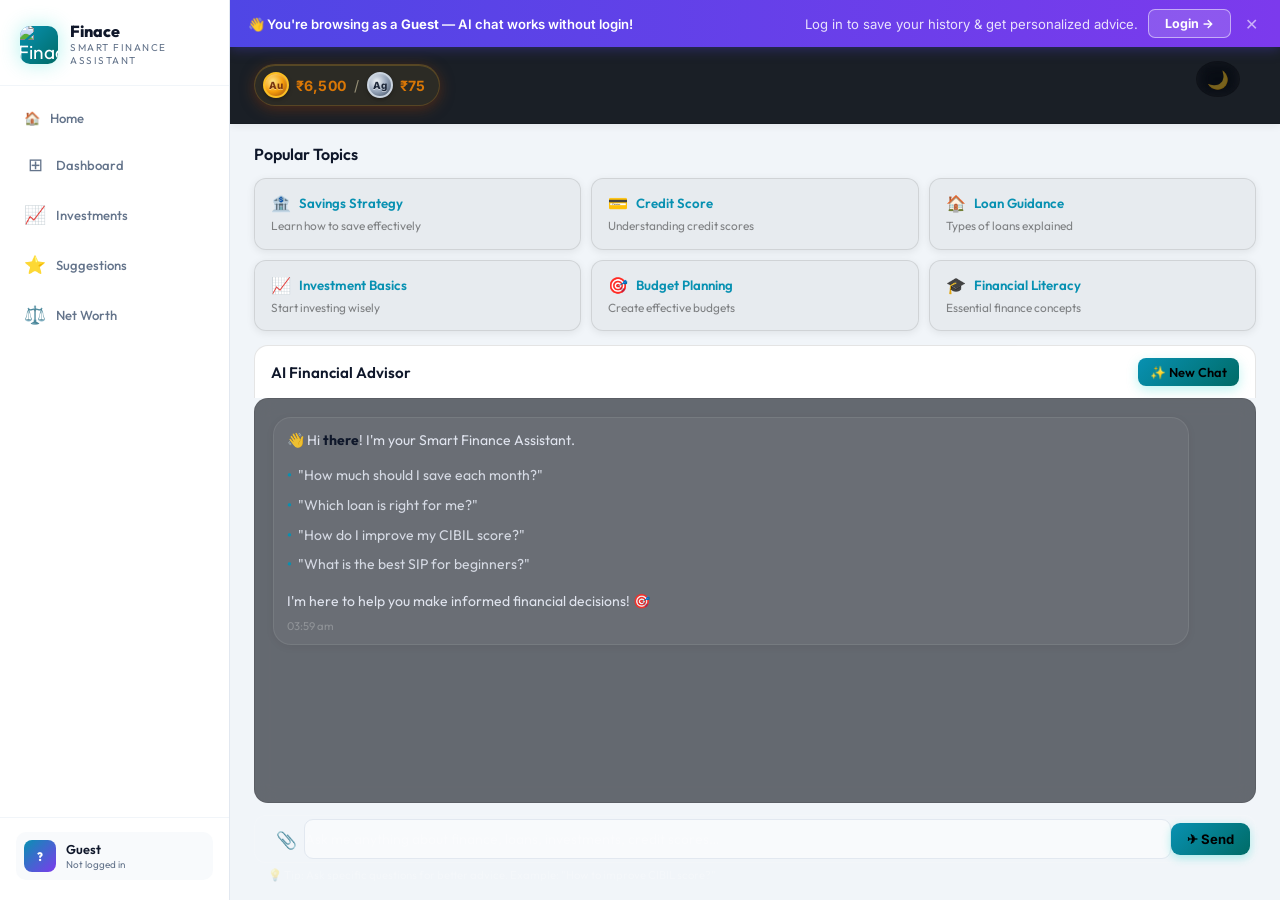
==== commit 0a310643: "Update Fin AI backend and frontend" ====
--- a/frontend/index.html
+++ b/frontend/index.html
@@ -4,17 +4,143 @@
 <head>
   <meta charset="UTF-8" />
   <meta name="viewport" content="width=device-width,initial-scale=1.0" />
-  <title>Finace</title>
-  <link href="https://fonts.googleapis.com/css2?family=Inter:wght@400;500;600;700;800&display=swap" rel="stylesheet" />
-  <link rel="stylesheet" href="./style.css"/>
+  <title>Finace — Smart Finance Assistant</title>
+  <link href="https://fonts.googleapis.com/css2?family=Outfit:wght@300;400;500;600;700;800;900&family=Inter:wght@400;500;600;700;800&display=swap" rel="stylesheet" />
+  <link rel="stylesheet" href="./style.css" />
+  <link rel="stylesheet" href="./finace-dark.css" />
+  <!-- Apply saved theme immediately to avoid flash -->
+  <script>try{var t=localStorage.getItem('ft_theme')||localStorage.getItem('theme')||'light';document.documentElement.setAttribute('data-theme',t);}catch(e){}</script>
+  <style>
+    /* ═══════════════════════════════════════
+       FINACE AI CHAT — DARK THEME OVERRIDE
+    ═══════════════════════════════════════ */
+    :root{--teal:#00D4C8;--violet:#8B5CF6;--bg:#080c14;--bg2:#0d1220;--glass:rgba(255,255,255,.04);--glassh:rgba(255,255,255,.08);--border:rgba(255,255,255,.08);--text:#f0f4ff;--mu:rgba(255,255,255,.45);--green:#00E87A;--red:#FF4D6A;--gold:#FFB020;}
+    html,body{background:var(--bg)!important;color:var(--text)!important;font-family:'Outfit','Inter',sans-serif!important;overflow:hidden!important;}
+
+    /* Sidebar */
+    .sidebar{background:rgba(10,14,25,.97)!important;border-right:1px solid var(--border)!important;box-shadow:none!important;}
+    .sidebar-brand{border-bottom:1px solid var(--border)!important;}
+    .brand-name{color:var(--text)!important;}
+    .brand-sub{color:var(--mu)!important;}
+    .nav-item{color:var(--mu)!important;font-family:'Outfit',sans-serif!important;}
+    .nav-item:hover{background:var(--glassh)!important;color:var(--text)!important;}
+    .nav-item.active{background:linear-gradient(135deg,var(--teal),#006B66)!important;color:#000!important;box-shadow:0 4px 14px rgba(0,212,200,.25)!important;}
+    .sidebar-user{border-top:1px solid var(--border)!important;}
+    .user-row-sb{background:var(--glass)!important;}
+    .user-name{color:var(--text)!important;}
+    .user-email{color:var(--mu)!important;}
+    .logout-btn{color:var(--red)!important;}
+    .logout-btn:hover{background:rgba(255,77,106,.08)!important;}
+
+    /* Top nav */
+    .chat-top-nav{background:rgba(8,12,20,.92)!important;border-bottom:1px solid var(--border)!important;backdrop-filter:blur(20px)!important;}
+    .rate-btn{background:rgba(255,176,32,.08)!important;border:1px solid rgba(255,176,32,.2)!important;color:var(--gold)!important;}
+    .theme-toggle-btn{width:36px!important;height:36px!important;padding:0!important;border-radius:50%!important;background:var(--glass)!important;border:1px solid var(--border)!important;color:var(--mu)!important;display:flex!important;align-items:center!important;justify-content:center!important;font-size:.9rem!important;flex-shrink:0!important;}
+    .theme-toggle-btn:hover{border-color:rgba(0,212,200,.4)!important;background:rgba(0,212,200,.08)!important;}
+    .login-btn{background:linear-gradient(135deg,var(--teal),#006B66)!important;border:none!important;color:#000!important;font-weight:700!important;}
+    .login-btn:hover{background:linear-gradient(135deg,#00B8AC,var(--teal))!important;}
+
+    /* Topic cards */
+    .topics-title{color:var(--text)!important;}
+    .topic-card{background:var(--glass)!important;border:1px solid var(--border)!important;}
+    .topic-card:hover{border-color:rgba(0,212,200,.35)!important;background:rgba(0,212,200,.06)!important;box-shadow:0 4px 16px rgba(0,212,200,.1)!important;transform:translateY(-2px)!important;}
+    .topic-name{color:var(--teal)!important;}
+    .topic-desc{color:var(--mu)!important;}
+
+    /* Chat area */
+    .chat-header{background:var(--bg2)!important;border:1px solid var(--border)!important;border-bottom:none!important;}
+    .chat-title{color:var(--text)!important;}
+    .new-chat-btn{background:linear-gradient(135deg,var(--teal),#006B66)!important;color:#000!important;box-shadow:0 4px 12px rgba(0,212,200,.25)!important;}
+    .chat-messages{background:rgba(8,12,20,.6)!important;border:1px solid var(--border)!important;backdrop-filter:blur(10px)!important;}
+    .chat-messages::-webkit-scrollbar-thumb{background:rgba(255,255,255,.1)!important;}
+
+    /* AI & user bubbles */
+    .ai-bubble{background:rgba(255,255,255,.04)!important;border:1px solid rgba(255,255,255,.08)!important;}
+    .ai-bubble p,.ai-bubble li{color:rgba(240,244,255,.88)!important;}
+    .ai-bubble strong{color:var(--text)!important;}
+    .chat-msg-list li{color:rgba(240,244,255,.8)!important;}
+    .chat-msg-list li::before{color:var(--teal)!important;}
+    .chat-msg-time{color:rgba(255,255,255,.25)!important;}
+    .user-bubble{background:linear-gradient(135deg,var(--teal),#006B66)!important;}
+    .user-bubble p{color:#000!important;font-weight:500!important;}
+
+    /* Input area */
+    .chat-input-box{background:rgba(255,255,255,.04)!important;border:1.5px solid rgba(255,255,255,.1)!important;box-shadow:none!important;}
+    .chat-input-box:focus-within{border-color:rgba(0,212,200,.4)!important;box-shadow:0 0 0 3px rgba(0,212,200,.08)!important;}
+    .chat-input-box input{color:var(--text)!important;}
+    .chat-input-box input::placeholder{color:rgba(255,255,255,.3)!important;}
+    .send-btn{background:linear-gradient(135deg,var(--teal),#006B66)!important;color:#000!important;font-weight:700!important;box-shadow:0 3px 10px rgba(0,212,200,.3)!important;}
+    .send-btn:hover{box-shadow:0 5px 14px rgba(0,212,200,.4)!important;}
+    .chat-tip{color:rgba(255,255,255,.25)!important;}
+    .file-preview-pill{background:rgba(0,212,200,.08)!important;border:1px solid rgba(0,212,200,.2)!important;color:var(--teal)!important;}
+    .star-chat-btn{background:none!important;border:none!important;color:rgba(255,255,255,.3)!important;}
+    .star-chat-btn:hover{color:var(--gold)!important;}
+
+    /* AI response formatting */
+    .ai-header-1{color:var(--text)!important;border-bottom:1px solid rgba(255,255,255,.08)!important;}
+    .ai-header-2{color:rgba(240,244,255,.9)!important;border-bottom:1px solid rgba(255,255,255,.06)!important;}
+    .ai-header-3{color:rgba(255,255,255,.6)!important;}
+    .ai-h1,.ai-h2,.ai-h3{color:var(--text)!important;}
+    .ai-list-num{color:var(--teal)!important;}
+    .ai-list-bullet{color:var(--teal)!important;}
+    .ai-list-text{color:rgba(240,244,255,.88)!important;}
+
+    /* Auth modal */
+    .auth-overlay{background:rgba(0,0,0,.8)!important;backdrop-filter:blur(8px)!important;}
+    .auth-modal{background:var(--bg2)!important;border:1px solid var(--border)!important;}
+    .auth-logo-name{color:var(--text)!important;}
+    .auth-logo-sub{color:var(--mu)!important;}
+    .auth-title{color:var(--text)!important;}
+    .auth-sub{color:var(--mu)!important;}
+    .auth-field label{color:var(--mu)!important;}
+    .auth-field input{background:rgba(255,255,255,.05)!important;border:1.5px solid var(--border)!important;color:var(--text)!important;border-radius:12px!important;}
+    .auth-field input:focus{border-color:rgba(0,212,200,.5)!important;background:rgba(0,212,200,.04)!important;}
+    .auth-field input::placeholder{color:rgba(255,255,255,.28)!important;}
+    .auth-submit{background:linear-gradient(135deg,var(--teal),#006B66)!important;color:#000!important;font-weight:700!important;}
+    .auth-err{background:rgba(255,77,106,.08)!important;border:1px solid rgba(255,77,106,.25)!important;color:var(--red)!important;}
+    .auth-ok{background:rgba(0,232,122,.08)!important;border:1px solid rgba(0,232,122,.25)!important;color:var(--green)!important;}
+    .auth-switch{color:var(--mu)!important;}
+    .auth-switch a{color:var(--teal)!important;}
+    .auth-close{color:var(--mu)!important;}
+    .auth-close:hover{color:var(--red)!important;}
+    .otp-box{background:rgba(255,255,255,.05)!important;border:1.5px solid var(--border)!important;color:var(--text)!important;}
+    .otp-box:focus{border-color:rgba(0,212,200,.5)!important;}
+    .otp-hint,.otp-resend{color:var(--mu)!important;}
+
+    /* Onboarding */
+    .onboard-overlay{background:rgba(0,0,0,.85)!important;backdrop-filter:blur(10px)!important;}
+    .onboard-box{background:var(--bg2)!important;border:1px solid var(--border)!important;}
+    .onboard-title{color:var(--text)!important;}
+    .onboard-stepbadge{background:rgba(0,212,200,.12)!important;color:var(--teal)!important;}
+    .onboard-skip{color:var(--mu)!important;}
+    .onboard-progress{background:rgba(255,255,255,.08)!important;}
+    .onboard-bar{background:linear-gradient(90deg,var(--teal),#006B66)!important;}
+    .oq-label{color:var(--text)!important;}
+    .oq-input{background:rgba(255,255,255,.05)!important;border:1.5px solid var(--border)!important;color:var(--text)!important;}
+    .oq-input:focus{border-color:rgba(0,212,200,.5)!important;}
+    .oq-opt{background:rgba(255,255,255,.04)!important;border:1.5px solid rgba(255,255,255,.1)!important;color:var(--mu)!important;}
+    .oq-opt:hover{border-color:rgba(0,212,200,.3)!important;color:var(--text)!important;}
+    .oq-opt.sel{background:rgba(0,212,200,.1)!important;border-color:rgba(0,212,200,.45)!important;color:var(--teal)!important;}
+    .onboard-next{background:linear-gradient(135deg,var(--teal),#006B66)!important;color:#000!important;font-weight:700!important;}
+    .onboard-back{background:var(--glass)!important;border:1px solid var(--border)!important;color:var(--mu)!important;}
+    .congrats-banner{background:rgba(0,232,122,.08)!important;border:1px solid rgba(0,232,122,.2)!important;color:var(--green)!important;}
+    .onboard-done h2,.onboard-done p{color:var(--text)!important;}
+
+    /* Toast */
+    .toast{background:rgba(13,18,32,.95)!important;border:1px solid var(--border)!important;backdrop-filter:blur(12px)!important;}
+
+    /* Gold rate details modal */
+    .rate-details-overlay,.rate-details-modal{background:var(--bg2)!important;border-color:var(--border)!important;color:var(--text)!important;}
+  </style>
 </head>
 
 <body>
   <div class="app">
     <aside class="sidebar">
       <div class="sidebar-brand">
-        <div class="brand-icon" style="background:none;box-shadow:none;padding:0;overflow:hidden"><img
-            src="FinaceLogo.jpeg" alt="Finace" style="width:42px;height:42px;object-fit:contain;border-radius:12px" />
+        <div class="brand-icon" style="background:none;box-shadow:none;padding:0;overflow:hidden">
+          <img src="FinaceLogo.jpeg" alt="Finace"
+            style="width:42px;height:42px;object-fit:contain;border-radius:12px" />
         </div>
         <div>
           <div class="brand-name">Finace</div>
@@ -22,28 +148,31 @@
         </div>
       </div>
       <nav class="sidebar-nav">
-        <button class="nav-item active" id="nav-ai" onclick="showPage('ai');setNav(this)"><span class="ni-icon">✦</span>
-          AI Advisor</button>
-        <button class="nav-item" id="nav-dash" onclick=" window.location.href = 'dashboard.html';setNav(this)"><span
-            class="ni-icon">⊞</span> Dashboard</button>
-        <button class="nav-item" id="nav-invest" onclick="window.location.href = 'investment.html';setNav(this)"><span
+        <button class="nav-item" onclick="window.location.href='Home.html'"> <span>🏠</span> Home</button>
+        <button class="nav-item" id="nav-dash" onclick="goToDashboard();setNav(this)"> <span class="ni-icon">⊞</span>
+          Dashboard</button>
+        <button class="nav-item" id="nav-invest" onclick="goToInvestment();setNav(this)"> <span
             class="ni-icon">📈</span> Investments</button>
-        
+        <button class="nav-item" id="nav-suggestions" onclick="goToSuggestions();setNav(this)"> <span
+            class="ni-icon">⭐</span> Suggestions</button>
+        <button class="nav-item" id="nav-assets" onclick="goToAssets();setNav(this)"> <span class="ni-icon">⚖️</span>
+          Net Worth</button>
       </nav>
       <div class="sidebar-user">
         <div class="user-row-sb">
-          <div class="user-av" id="sidebar-av">JD</div>
+          <!-- clicking avatar or name → profile -->
+          <div class="user-av" id="sidebar-av" style="cursor:pointer" title="My Profile" onclick="goToProfile()">?</div>
           <div>
-            <div class="user-name" id="sidebar-name">Guest</div>
+            <div class="user-name" id="sidebar-name" style="cursor:pointer" onclick="goToProfile()">Guest</div>
             <div class="user-email" id="sidebar-email">Not logged in</div>
           </div>
         </div>
-        <button class="logout-btn" onclick="doLogout()">→ Logout</button>
+        <button class="logout-btn" id="sidebar-logout-btn" onclick="doLogout()" style="display: none;">→ Logout</button>
       </div>
     </aside>
     <div class="sidebar-overlay" id="sidebar-overlay" onclick="toggleSidebar()"></div>
+
     <main class="main">
-      <!-- AI PAGE -->
       <!-- AI PAGE -->
       <div id="page-ai" class="page active ai-page">
 
@@ -52,31 +181,30 @@
           <button class="hamburger-btn" onclick="toggleSidebar()">☰</button>
           <button class="rate-btn" id="rate-btn" onclick="showRateDetails()">
             <span class="coin gold-coin">Au</span>
-            <span id="gold-val">...</span>
+            <span id="gold-val">—</span>
             <span class="coin-divider">/</span>
             <span class="coin silver-coin">Ag</span>
-            <span id="silver-val">...</span>
+            <span id="silver-val">—</span>
           </button>
+
           <div class="nav-spacer"></div>
           <div class="nav-right">
-            <button class="login-btn" id="login-btn" onclick="openAuth('login')">👤 Login / Register</button>
-            <div class="avatar-dropdown" id="avatar-dropdown">
-              <button class="user-avatar-btn" id="user-avatar-btn" onclick="toggleAvatarMenu(event)">
-                <div class="uab-av" id="uab-initials">?</div>
-                <span id="uab-name-txt">User</span>
-                <span style="font-size:.65rem;opacity:.7">▾</span>
-              </button>
-              <div class="avatar-dropdown-menu" id="avatar-menu">
-                <button class="adm-item" onclick="goUserProfile()">👤 My Profile</button>
-                <div class="adm-divider"></div>
-                <button class="adm-item danger" onclick="doLogout()">→ Logout</button>
-              </div>
+            <button class="login-btn" id="login-btn" onclick="window.location.href='auth.html'">👤 Login / Register</button>
+            <!-- Hidden trigger for guest banner -->
+            <button id="guest-banner-login-trigger" style="display:none" onclick="window.location.href='auth.html'"></button>
+            <!-- Simple user avatar for logged in users - ONLY AVATAR, NO NAME, NO LINK -->
+            <div id="logged-in-avatar" style="display: none;">
+              <div class="uab-av" id="uab-initials" style="width: 36px; height: 36px; border-radius: 50%; background: linear-gradient(135deg, #4f46e5, #7c3aed); display: flex; align-items: center; justify-content: center; font-size: 0.8rem; font-weight: 700; color: #fff;">?</div>
             </div>
+            <!-- Theme toggle — rightmost -->
+            <button class="theme-toggle-btn" id="theme-toggle-btn" onclick="toggleTheme()" title="Toggle theme">
+              <span class="theme-icon" id="theme-icon">🌙</span>
+            </button>
           </div>
         </div>
 
-        <!-- Topics Section — INSIDE #page-ai -->
-        <div class="topics-section">
+        <!-- Topics Section -->
+        <div class="topics-section" id="topics-section">
           <div class="topics-title">Popular Topics</div>
           <div class="topics-grid">
             <div class="topic-card" onclick="startTopic('Savings Strategy')">
@@ -112,8 +240,12 @@
           </div>
         </div>
 
-        <!-- Chat Area — INSIDE #page-ai -->
+        <!-- Chat Area -->
         <div class="chat-area">
+          <div class="chat-header">
+            <div class="chat-title">AI Financial Advisor</div>
+            <button class="new-chat-btn" onclick="startNewChat()" title="Start New Chat">✨ New Chat</button>
+          </div>
           <div class="chat-messages" id="chat">
             <div class="msg-row">
               <div class="ai-bubble">
@@ -131,7 +263,7 @@
           </div>
         </div>
 
-        <!-- Input Area — INSIDE #page-ai -->
+        <!-- Input Area -->
         <div class="chat-input-area">
           <div class="file-preview-pill" id="file-preview">
             <span>📎</span><span id="file-preview-name">file.pdf</span>
@@ -151,352 +283,20 @@
           <div class="chat-tip">💡 Tip: Ask specific questions for better advice. Example: "How to improve CIBIL score?"
           </div>
         </div>
-
-      
-      <!-- DASHBOARD -->
-      <div id="page-dashboard" class="page" style="overflow-y:auto">
-        <div id="fo-panel-wrap" style="display:none;padding:22px 24px;flex:1">
-          <div class="fo-panel">
-            <div class="fo-header">
-              <div>
-                <div class="fo-title" id="fo-title">Overview</div>
-                <div class="fo-sub" id="fo-sub"></div>
-              </div><button class="fo-close" onclick="closeFoPanel()">✕</button>
-            </div>
-            <div id="fo-content"></div>
-          </div>
-        </div>
-        <div id="dash-main" class="dash-page">
-          <div class="dash-title">Welcome back, <span id="dash-name">there</span>!</div>
-          <div class="dash-sub">Select a section to view detailed insights</div>
-          <div class="dash-cards-grid">
-            <div class="dash-card" onclick="openPanel('fo')">
-              <div class="dash-card-top">
-                <div class="dash-card-icon dci-blue">💼</div>
-                <div class="dash-card-arrow">›</div>
-              </div>
-              <h3>Financial Overview</h3>
-              <div class="dash-card-desc">Balance, income &amp; expenses</div>
-              <div class="dash-card-footer">
-                <div class="dash-card-stat" id="dc-balance">₹20,35,001</div>
-                <div class="dash-card-link" onclick="event.stopPropagation();openPanel('fo')">View Details →</div>
-              </div>
-            </div>
-            <div class="dash-card" onclick="openPanel('sc')">
-              <div class="dash-card-top">
-                <div class="dash-card-icon dci-purple">📊</div>
-                <div class="dash-card-arrow">›</div>
-              </div>
-              <h3>Spending by Category</h3>
-              <div class="dash-card-desc">Track your expenses</div>
-              <div class="dash-card-footer">
-                <div class="dash-card-stat">6 Categories</div>
-                <div class="dash-card-link" onclick="event.stopPropagation();openPanel('sc')">View Details →</div>
-              </div>
-            </div>
-            <div class="dash-card" onclick="openPanel('bt')">
-              <div class="dash-card-top">
-                <div class="dash-card-icon dci-orange">🎯</div>
-                <div class="dash-card-arrow">›</div>
-              </div>
-              <h3>Budget Tracking</h3>
-              <div class="dash-card-desc">Monitor your budgets</div>
-              <div class="dash-card-footer">
-                <div class="dash-card-stat">4 Active</div>
-                <div class="dash-card-link" onclick="event.stopPropagation();openPanel('bt')">View Details →</div>
-              </div>
-            </div>
-            <div class="dash-card" onclick="openPanel('sg')">
-              <div class="dash-card-top">
-                <div class="dash-card-icon dci-pink">🐷</div>
-                <div class="dash-card-arrow">›</div>
-              </div>
-              <h3>Savings Goals</h3>
-              <div class="dash-card-desc">Track your progress</div>
-              <div class="dash-card-footer">
-                <div class="dash-card-stat" id="dc-goals">3 Goals</div>
-                <div class="dash-card-link" onclick="event.stopPropagation();openPanel('sg')">View Details →</div>
-              </div>
-            </div>
-          </div>
-        </div>
-      </div>
-      <!-- PROFILE -->
-      <div id="page-profile" class="page" style="overflow-y:auto">
-        <div class="profile-page">
-          <div class="profile-header">
-            <h1>My Profile</h1>
-            <p>Update your financial details for more personalised advice</p>
-          </div>
-          <div class="profile-form-card">
-            <div class="pf-section-head">
-              <div class="pf-sec-icon">👤</div>
-              <div>
-                <div class="pf-sec-title">Basic Information</div>
-                <div class="pf-sec-desc">Your personal details</div>
-              </div>
-            </div>
-            <div class="pf-body">
-              <div class="pf-grid">
-                <div class="pf-group"><label>Full Name</label><input type="text" id="f-name" placeholder="John Doe" />
-                </div>
-                <div class="pf-group"><label>Email</label><input type="email" id="f-email"
-                    placeholder="john@example.com" />
-                </div>
-                <div class="pf-group"><label>Age</label><input type="number" id="f-age" placeholder="24" min="18"
-                    max="80" /></div>
-                <div class="pf-group"><label>Employment</label><select id="f-emp">
-                    <option value="">Select status</option>
-                    <option>Salaried — Private</option>
-                    <option>Salaried — Government</option>
-                    <option>Self-Employed / Freelancer</option>
-                    <option>Business Owner</option>
-                    <option>Student</option>
-                  </select></div>
-              </div>
-            </div>
-            <div class="pf-section-head">
-              <div class="pf-sec-icon" style="background:linear-gradient(135deg,#059669,#10b981)">💰</div>
-              <div>
-                <div class="pf-sec-title">Income &amp; Savings</div>
-                <div class="pf-sec-desc">Monthly figures in ₹</div>
-              </div>
-            </div>
-            <div class="pf-body">
-              <div class="pf-grid">
-                <div class="pf-group"><label>Monthly Income</label>
-                  <div class="inp-pre-w"><span class="inp-pre">₹</span><input type="number" id="f-income"
-                      placeholder="50000" /></div>
-                </div>
-                <div class="pf-group"><label>Monthly Expenses</label>
-                  <div class="inp-pre-w"><span class="inp-pre">₹</span><input type="number" id="f-expenses"
-                      placeholder="30000" /></div>
-                </div>
-                <div class="pf-group"><label>Monthly Savings</label>
-                  <div class="inp-pre-w"><span class="inp-pre">₹</span><input type="number" id="f-savings"
-                      placeholder="10000" /></div>
-                </div>
-                <div class="pf-group"><label>Total Savings</label>
-                  <div class="inp-pre-w"><span class="inp-pre">₹</span><input type="number" id="f-tsavings"
-                      placeholder="200000" /></div>
-                </div>
-              </div>
-            </div>
-            <div class="pf-section-head">
-              <div class="pf-sec-icon" style="background:linear-gradient(135deg,#dc2626,#ef4444)">🏦</div>
-              <div>
-                <div class="pf-sec-title">Debts &amp; EMIs</div>
-                <div class="pf-sec-desc">Enter 0 if none</div>
-              </div>
-            </div>
-            <div class="pf-body">
-              <div class="pf-grid">
-                <div class="pf-group"><label>Total Debt</label>
-                  <div class="inp-pre-w"><span class="inp-pre">₹</span><input type="number" id="f-debt"
-                      placeholder="0" />
-                  </div>
-                </div>
-                <div class="pf-group"><label>Monthly EMI</label>
-                  <div class="inp-pre-w"><span class="inp-pre">₹</span><input type="number" id="f-emi"
-                      placeholder="0" />
-                  </div>
-                </div>
-              </div>
-            </div>
-            <div class="pf-section-head">
-              <div class="pf-sec-icon" style="background:linear-gradient(135deg,#d97706,#f59e0b)">🎯</div>
-              <div>
-                <div class="pf-sec-title">Goals &amp; Risk</div>
-                <div class="pf-sec-desc">What are you working towards?</div>
-              </div>
-            </div>
-            <div class="pf-body">
-              <div class="pf-group full" style="margin-bottom:13px"><label>Select your goals</label>
-                <div class="goal-grid-pf">
-                  <label class="goal-pf" onclick="toggleGoal(this)"><input type="checkbox" value="emergency" />
-                    <div class="g-cb"></div><span class="g-em">🛡️</span><span class="g-tx">Emergency Fund</span>
-                  </label>
-                  <label class="goal-pf" onclick="toggleGoal(this)"><input type="checkbox" value="house" />
-                    <div class="g-cb"></div><span class="g-em">🏠</span><span class="g-tx">Buy a Home</span>
-                  </label>
-                  <label class="goal-pf" onclick="toggleGoal(this)"><input type="checkbox" value="invest" />
-                    <div class="g-cb"></div><span class="g-em">📈</span><span class="g-tx">Invest</span>
-                  </label>
-                  <label class="goal-pf" onclick="toggleGoal(this)"><input type="checkbox" value="debt" />
-                    <div class="g-cb"></div><span class="g-em">💳</span><span class="g-tx">Clear Debt</span>
-                  </label>
-                  <label class="goal-pf" onclick="toggleGoal(this)"><input type="checkbox" value="retire" />
-                    <div class="g-cb"></div><span class="g-em">🌴</span><span class="g-tx">Retirement</span>
-                  </label>
-                  <label class="goal-pf" onclick="toggleGoal(this)"><input type="checkbox" value="tax" />
-                    <div class="g-cb"></div><span class="g-em">💰</span><span class="g-tx">Save Tax</span>
-                  </label>
-                </div>
-              </div>
-              <div class="pf-grid">
-                <div class="pf-group"><label>Risk Tolerance</label><select id="f-risk">
-                    <option value="">Select</option>
-                    <option>Conservative</option>
-                    <option>Moderate</option>
-                    <option>Aggressive</option>
-                  </select></div>
-                <div class="pf-group"><label>Investment Horizon</label><select id="f-horizon">
-                    <option value="">Select</option>
-                    <option>Short-term (0-2 yr)</option>
-                    <option>Medium-term (2-5 yr)</option>
-                    <option>Long-term (5+ yr)</option>
-                  </select></div>
-              </div>
-            </div>
-            <div class="pf-footer"><button class="pf-submit" onclick="saveProfile()">Save Profile →</button></div>
-          </div>
-        </div>
-      </div>
-
-      <!-- USER PROFILE PAGE -->
-      <div id="page-userprofile" class="page" style="overflow-y:auto">
-        <div class="userprofile-page">
-
-          <!-- Hero card -->
-          <div class="up-hero">
-            <div class="up-av-big" id="up-av-big">?</div>
-            <div class="up-hero-info">
-              <div class="up-hero-name" id="up-hero-name">—</div>
-              <div class="up-hero-email" id="up-hero-email">—</div>
-              <div class="up-hero-dob"><span>🎂</span> <span id="up-hero-dob">—</span></div>
-            </div>
-          </div>
-
-          <!-- Basic info (read-only) -->
-          <div class="up-card">
-            <div class="up-card-head">
-              <div class="up-card-title"><span>👤</span> Account Details</div>
-            </div>
-            <div class="up-card-body">
-              <div class="up-info-grid">
-                <div class="up-info-item">
-                  <div class="up-info-label">Full Name</div>
-                  <div class="up-info-value" id="up-name-val">—</div>
-                </div>
-                <div class="up-info-item">
-                  <div class="up-info-label">Email Address</div>
-                  <div class="up-info-value" id="up-email-val">—</div>
-                </div>
-                <div class="up-info-item">
-                  <div class="up-info-label">Date of Birth</div>
-                  <div class="up-info-value" id="up-dob-val">—</div>
-                </div>
-                <div class="up-info-item">
-                  <div class="up-info-label">Gender</div>
-                  <div class="up-info-value" id="up-gender-val"><span class="up-info-empty">Not set</span></div>
-                </div>
-              </div>
-            </div>
-          </div>
-
-          <!-- Additional info (editable) -->
-          <div class="up-card" id="up-addl-card">
-            <div class="up-card-head">
-              <div class="up-card-title"><span>📊</span> Additional Information</div>
-              <div style="display:flex;gap:8px">
-                <button class="up-edit-btn" id="up-edit-btn" onclick="startEditAddl()">✏️ Edit</button>
-                <button class="up-save-btn" id="up-save-btn" onclick="saveAddlInfo()">💾 Save Changes</button>
-              </div>
-            </div>
-            <div class="up-card-body">
-              <div class="up-info-grid">
-
-                <div class="up-info-item">
-                  <div class="up-info-label">Monthly Income</div>
-                  <div class="up-info-value" id="up-income-val"><span class="up-info-empty">Not filled</span></div>
-                  <div style="position:relative"><span
-                      style="position:absolute;left:10px;top:50%;transform:translateY(-50%);font-size:.82rem;font-weight:600;color:#4f46e5;z-index:1;pointer-events:none">₹</span><input
-                      class="up-input" id="up-income-input" type="number" placeholder="e.g. 50000"
-                      style="padding-left:24px" /></div>
-                </div>
-
-                <div class="up-info-item">
-                  <div class="up-info-label">Monthly Expense</div>
-                  <div class="up-info-value" id="up-expense-val"><span class="up-info-empty">Not filled</span></div>
-                  <div style="position:relative"><span
-                      style="position:absolute;left:10px;top:50%;transform:translateY(-50%);font-size:.82rem;font-weight:600;color:#4f46e5;z-index:1;pointer-events:none">₹</span><input
-                      class="up-input" id="up-expense-input" type="number" placeholder="e.g. 30000"
-                      style="padding-left:24px" /></div>
-                </div>
-
-                <div class="up-info-item">
-                  <div class="up-info-label">Gender</div>
-                  <div class="up-info-value" id="up-gender-val2"><span class="up-info-empty">Not set</span></div>
-                  <select class="up-select" id="up-gender-select">
-                    <option value="">Select gender</option>
-                    <option>Male</option>
-                    <option>Female</option>
-                    <option>Non-binary</option>
-                    <option>Prefer not to say</option>
-                  </select>
-                </div>
-
-                <div class="up-info-item">
-                  <div class="up-info-label">Working Field</div>
-                  <div class="up-info-value" id="up-field-val"><span class="up-info-empty">Not set</span></div>
-                  <select class="up-select" id="up-field-select">
-                    <option value="">Select field</option>
-                    <option>IT / Tech</option>
-                    <option>Finance</option>
-                    <option>Healthcare</option>
-                    <option>Education</option>
-                    <option>Business</option>
-                    <option>Government</option>
-                    <option>Student</option>
-                    <option>Other</option>
-                  </select>
-                </div>
-
-                <div class="up-info-item">
-                  <div class="up-info-label">Insurance</div>
-                  <div class="up-info-value" id="up-insurance-val"><span class="up-info-empty">Not set</span></div>
-                  <select class="up-select" id="up-insurance-select">
-                    <option value="">Select</option>
-                    <option>Yes — Health</option>
-                    <option>Yes — Life</option>
-                    <option>Both</option>
-                    <option>No</option>
-                  </select>
-                </div>
-
-                <div class="up-info-item">
-                  <div class="up-info-label">Emergency Fund</div>
-                  <div class="up-info-value" id="up-emergency-val"><span class="up-info-empty">Not set</span></div>
-                  <select class="up-select" id="up-emergency-select">
-                    <option value="">Select</option>
-                    <option>Yes, 3-6 months</option>
-                    <option>Yes, 6+ months</option>
-                    <option>Working on it</option>
-                    <option>Not yet</option>
-                  </select>
-                </div>
-
-              </div>
-            </div>
-          </div>
-
-          <!-- Logout button -->
-          <button class="up-logout-btn" onclick="doLogout();showPage('ai');setNav(document.getElementById('nav-ai'))">
-            → Sign Out
-          </button>
-
-        </div>
-      </div><!-- /userprofile page -->
+      </div><!-- /page-ai -->
     </main>
   </div>
+
   <div class="toast" id="toast"><span id="toast-icon">✅</span> <span id="toast-text">Done!</span></div>
+
   <!-- AUTH OVERLAY -->
   <div class="auth-overlay" id="auth-overlay">
     <div class="auth-modal">
       <button class="auth-close" onclick="closeAuth()">✕</button>
       <div class="auth-logo">
-        <div class="auth-logo-icon" style="background:none;box-shadow:none;padding:0;overflow:hidden"><img
-            src="FinaceLogo.jpeg" alt="Finace" style="width:36px;height:36px;object-fit:contain;border-radius:10px" />
+        <div class="auth-logo-icon" style="background:none;box-shadow:none;padding:0;overflow:hidden">
+          <img src="FinaceLogo.jpeg" alt="Finace"
+            style="width:36px;height:36px;object-fit:contain;border-radius:10px" />
         </div>
         <div>
           <div class="auth-logo-name">Finace</div>
@@ -506,6 +306,7 @@
       <div id="auth-content"></div>
     </div>
   </div>
+
   <!-- ONBOARDING OVERLAY -->
   <div class="onboard-overlay" id="onboard-overlay">
     <div class="onboard-box">
@@ -515,22 +316,127 @@
 
   <script>
     const API = 'http://127.0.0.1:8000';
-    let P = { name: 'Guest', fullName: 'Guest', email: '', age: 0, income: 0, expenses: 0, savings: 0, tsavings: 0, debt: 0, emi: 0, risk: 'Moderate', horizon: 'Long-term (5+ yr)', goals: [] };
     let chatHistory = [];
     let currentUser = null;
-    let pendingEmail = '';
     let obAnswers = {};
+    let P = { income: 0, expenses: 0, savings: 0, tsavings: 0, debt: 0, emi: 0, risk: '', horizon: '', goals: [] };
+    let metalRates = { gold: 0, silver: 0 };
+    let sidebarOpen = false;
     let obStep = 0;
-    const KB = `SAVINGS: 50-30-20 rule. Emergency=6x expenses. Step-up SIP 10%/yr. CIBIL: 750+ excellent; pay on time, keep utilization <30%. LOANS: Home 8.5-9.5%; EMI ~950/lakh@9%/20yr. INVESTMENTS: Nifty50 index, ELSS 80C, PPF 7.1% EEE, NPS 80CCD(1B). TAX: 80C 1.5L, 80D 25K. GOLD: 6841/g; SGB best.`;
-
-    /* ── ROUTING ── */
-    function showPage(n) { document.querySelectorAll('.page').forEach(p => p.classList.remove('active')); document.getElementById('page-' + n).classList.add('active'); if (n === 'ai') syncAiPage(); if (n === 'dashboard') syncDash(); }
-    function setNav(el) { document.querySelectorAll('.nav-item').forEach(n => n.classList.remove('active')); el.classList.add('active'); }
-    function syncAiPage() { document.getElementById('ai-greet-name').textContent = currentUser ? currentUser.name : 'there'; const now = new Date(); document.getElementById('ai-time').textContent = now.toLocaleTimeString('en-IN', { hour: '2-digit', minute: '2-digit' }); }
-    function syncDash() { document.getElementById('dash-name').textContent = currentUser ? currentUser.name : 'there'; document.getElementById('dc-balance').textContent = '₹' + P.tsavings.toLocaleString('en-IN'); const g = P.goals.length; document.getElementById('dc-goals').textContent = g + ' Goal' + (g !== 1 ? 's' : ''); }
-    syncAiPage(); syncDash();
-
-    /* ── API HELPER ── */
+    let OB_STEPS = [];
+    let currentPopupSuggestion = '';
+
+    /* ── SESSION ──────────────────────────────────────────── */
+    function persistSession() {
+      try {
+        if (currentUser) {
+          localStorage.setItem('ft_user', JSON.stringify(currentUser));
+          localStorage.setItem('ft_ob', JSON.stringify(obAnswers));
+          localStorage.setItem('ft_P', JSON.stringify(P));
+        }
+      } catch (e) { console.warn('persistSession:', e); }
+    }
+    function restoreSession() {
+      try {
+        const storedUser = localStorage.getItem('ft_user');
+        const storedOb = localStorage.getItem('ft_ob');
+        const storedP = localStorage.getItem('ft_P');
+
+        // Hide logout buttons by default
+        document.querySelector('.logout-btn')?.classList.add('hidden');
+        document.querySelector('.avatar-dropdown-menu .adm-item.danger')?.classList.add('hidden');
+
+        if (storedUser) {
+          currentUser = JSON.parse(storedUser);
+          if (storedOb) obAnswers = JSON.parse(storedOb);
+          if (storedP) P = { ...P, ...JSON.parse(storedP) };
+          if (currentUser.profile) {
+            if (currentUser.profile.monthly_income) P.income = parseFloat(currentUser.profile.monthly_income) || P.income;
+            if (currentUser.profile.monthly_expense) P.expenses = parseFloat(currentUser.profile.monthly_expense) || P.expenses;
+            if (currentUser.profile.gender) obAnswers['ob-gender'] = currentUser.profile.gender;
+            if (currentUser.profile.work_field) obAnswers['ob-field'] = currentUser.profile.work_field;
+            if (currentUser.profile.has_insurance) obAnswers['ob-insurance'] = currentUser.profile.has_insurance;
+            if (currentUser.profile.emergency_fund) obAnswers['ob-emergency'] = currentUser.profile.emergency_fund;
+          }
+          setLoggedIn();
+        }
+      } catch (e) { console.warn('restoreSession:', e); }
+    }
+
+    /* ── CHAT PERSISTENCE ──────────────────────────────────── */
+    function saveChatHistory() {
+      if (currentUser) {
+        try { localStorage.setItem('chat_history_' + currentUser.id, JSON.stringify(chatHistory)); } catch (e) { }
+      }
+    }
+    function loadChatHistory() {
+      if (currentUser) {
+        try {
+          const saved = localStorage.getItem('chat_history_' + currentUser.id);
+          if (saved) { chatHistory = JSON.parse(saved); rebuildChatFromHistory(); }
+        } catch (e) { }
+      }
+    }
+    function rebuildChatFromHistory() {
+      const chatContainer = document.getElementById('chat');
+      const welcomeMessage = chatContainer.querySelector('.msg-row');
+      chatContainer.innerHTML = '';
+      if (welcomeMessage) chatContainer.appendChild(welcomeMessage);
+      chatHistory.forEach(msg => {
+        if (msg.role === 'user') addMessage(msg.content, 'user');
+        else if (msg.role === 'assistant') addMessage(msg.content, 'bot');
+      });
+    }
+    function startNewChat() {
+      if (confirm('Start a new chat? This will clear the current conversation.')) {
+        chatHistory = [];
+        saveChatHistory();
+        document.getElementById('chat').innerHTML = `
+          <div class="msg-row">
+            <div class="ai-bubble">
+              <p>👋 Hi <strong id="ai-greet-name">${currentUser?.name || 'there'}</strong>! I'm your Smart Finance Assistant.</p>
+              <ul class="chat-msg-list" style="margin-top:8px">
+                <li>"How much should I save each month?"</li>
+                <li>"Which loan is right for me?"</li>
+                <li>"How do I improve my CIBIL score?"</li>
+                <li>"What is the best SIP for beginners?"</li>
+              </ul>
+              <p style="margin-top:10px">I'm here to help you make informed financial decisions! 🎯</p>
+              <div class="chat-msg-time" id="ai-time">—</div>
+            </div>
+          </div>`;
+        showToast('✨', 'New chat started!');
+      }
+    }
+
+    /* ── ROUTING ────────────────────────────────────────────── */
+    function showPage(n) {
+      document.querySelectorAll('.page').forEach(p => p.classList.remove('active'));
+      const pg = document.getElementById('page-' + n);
+      if (pg) pg.classList.add('active');
+      if (n === 'ai') syncAiPage();
+    }
+    function setNav(el) {
+      document.querySelectorAll('.nav-item').forEach(n => n.classList.remove('active'));
+      if (el) el.classList.add('active');
+    }
+
+    /* ── NAVIGATION — all pages accessible without login ─── */
+    function goToDashboard() { persistSession(); window.location.href = 'dashboard.html'; }
+    function goToInvestment() { persistSession(); window.location.href = 'investment.html'; }
+    function goToSuggestions() { persistSession(); window.location.href = 'suggestions.html'; }
+    function goToAssets() { persistSession(); window.location.href = 'networth.html'; }
+    function goToProfile() { persistSession(); window.location.href = 'profile.html'; }
+    function goUserProfile() { document.getElementById('avatar-menu')?.classList.remove('open'); goToProfile(); }
+
+    function syncAiPage() {
+      document.getElementById('ai-greet-name').textContent = currentUser ? currentUser.name : 'there';
+      const now = new Date();
+      document.getElementById('ai-time').textContent = now.toLocaleTimeString('en-IN', { hour: '2-digit', minute: '2-digit' });
+    }
+    syncAiPage();
+
+    /* ── API HELPER ─────────────────────────────────────────── */
     async function apiPost(path, formData) {
       const res = await fetch(API + path, { method: 'POST', body: formData });
       const data = await res.json();
@@ -538,23 +444,22 @@
       return data;
     }
 
-    /* ── AUTH MODAL ── */
+    /* ── AUTH MODAL ─────────────────────────────────────────── */
     function openAuth(mode) { document.getElementById('auth-overlay').classList.add('open'); mode === 'login' ? renderLogin() : renderRegister(); }
     function closeAuth() { document.getElementById('auth-overlay').classList.remove('open'); }
     function showAuthErr(m) { const e = document.getElementById('auth-err'); if (e) { e.textContent = m; e.style.display = 'block'; } }
-    function showAuthOk(m) { const e = document.getElementById('auth-ok'); if (e) { e.textContent = m; e.style.display = 'block'; } }
     function setBtnLoading(id, loading, label) { const b = document.getElementById(id); if (b) { b.disabled = loading; b.textContent = loading ? 'Please wait…' : label; } }
 
     function renderLogin() {
       document.getElementById('auth-content').innerHTML = `
-    <div class="auth-title">Welcome back 👋</div>
-    <div class="auth-sub">Sign in to get personalised financial advice</div>
-    <div class="auth-err" id="auth-err"></div>
-    <div class="auth-ok" id="auth-ok"></div>
-    <div class="auth-field"><label>Email Address</label><input type="email" id="li-email" placeholder="you@example.com"/></div>
-    <div class="auth-field"><label>Password</label><input type="password" id="li-pass" placeholder="••••••••"/></div>
-    <button class="auth-submit" id="li-btn" onclick="doLogin()">Sign In</button>
-    <div class="auth-switch">Don't have an account? <a onclick="renderRegister()">Create one</a></div>`;
+        <div class="auth-title">Welcome back 👋</div>
+        <div class="auth-sub">Sign in to get personalised financial advice</div>
+        <div class="auth-err" id="auth-err"></div>
+        <div class="auth-ok" id="auth-ok"></div>
+        <div class="auth-field"><label>Email Address</label><input type="email" id="li-email" placeholder="you@example.com"/></div>
+        <div class="auth-field"><label>Password</label><input type="password" id="li-pass" placeholder="••••••••"/></div>
+        <button class="auth-submit" id="li-btn" onclick="doLogin()">Sign In</button>
+        <div class="auth-switch">Don't have an account? <a onclick="renderRegister()">Create one</a></div>`;
       setTimeout(() => {
         document.getElementById('li-email')?.addEventListener('keydown', e => { if (e.key === 'Enter') doLogin(); });
         document.getElementById('li-pass')?.addEventListener('keydown', e => { if (e.key === 'Enter') doLogin(); });
@@ -564,19 +469,18 @@
 
     function renderRegister() {
       document.getElementById('auth-content').innerHTML = `
-    <div class="auth-title">Create account ✨</div>
-    <div class="auth-sub">Join Finace for personalised guidance</div>
-    <div class="auth-err" id="auth-err"></div>
-    <div class="auth-field"><label>Full Name</label><input type="text" id="reg-name" placeholder="Your full name"/></div>
-    <div class="auth-field"><label>Email Address</label><input type="email" id="reg-email" placeholder="you@example.com"/></div>
-    <div class="auth-field"><label>Date of Birth</label><input type="date" id="reg-dob"/></div>
-    <div class="auth-field"><label>Password</label><input type="password" id="reg-pass" placeholder="At least 8 characters"/></div>
-    <button class="auth-submit" id="reg-btn" onclick="doRegister()">Create Account &amp; Verify Email</button>
-    <div class="auth-switch">Already have an account? <a onclick="renderLogin()">Sign in</a></div>`;
+        <div class="auth-title">Create account ✨</div>
+        <div class="auth-sub">Join Finace for personalised guidance</div>
+        <div class="auth-err" id="auth-err"></div>
+        <div class="auth-field"><label>Full Name</label><input type="text" id="reg-name" placeholder="Your full name"/></div>
+        <div class="auth-field"><label>Email Address</label><input type="email" id="reg-email" placeholder="you@example.com"/></div>
+        <div class="auth-field"><label>Date of Birth</label><input type="date" id="reg-dob"/></div>
+        <div class="auth-field"><label>Password</label><input type="password" id="reg-pass" placeholder="At least 8 characters"/></div>
+        <button class="auth-submit" id="reg-btn" onclick="doRegister()">Create Account &amp; Verify Email</button>
+        <div class="auth-switch">Already have an account? <a onclick="renderLogin()">Sign in</a></div>`;
       setTimeout(() => document.getElementById('reg-name')?.focus(), 80);
     }
 
-    /* ── LOGIN → calls POST /login ── */
     async function doLogin() {
       const email = document.getElementById('li-email')?.value.trim();
       const pass = document.getElementById('li-pass')?.value;
@@ -612,7 +516,6 @@
       }
     }
 
-    /* ── REGISTER → calls POST /register ── */
     async function doRegister() {
       const name = document.getElementById('reg-name')?.value.trim();
       const email = document.getElementById('reg-email')?.value.trim();
@@ -621,7 +524,6 @@
       if (!name || !email || !dob || !pass) { showAuthErr('Please fill in all fields.'); return; }
       if (pass.length < 8) { showAuthErr('Password must be at least 8 characters.'); return; }
       setBtnLoading('reg-btn', true, 'Create Account & Verify Email');
-      pendingEmail = email;
       try {
         const fd = new FormData(); fd.append('full_name', name); fd.append('email', email); fd.append('dob', dob); fd.append('password', pass);
         await apiPost('/register', fd);
@@ -632,19 +534,17 @@
       }
     }
 
-    /* ── OTP SCREEN ── */
     function renderOTP(name, email) {
       document.getElementById('auth-content').innerHTML = `
-    <div class="auth-title">Verify your email 📬</div>
-    <div class="auth-sub">We sent a 6-digit code to <strong>${email}</strong>. Check your inbox!</div>
-    <div class="auth-err" id="auth-err"></div>
-    <div class="otp-hint">Enter the 6-digit OTP</div>
-    <div class="otp-wrap">${[0, 1, 2, 3, 4, 5].map(i => `<input class="otp-box" id="otp${i}" maxlength="1" type="text" inputmode="numeric"/>`).join('')}</div>
-    <button class="auth-submit" id="otp-btn" onclick="doVerifyOTP('${name}','${email}')">Verify &amp; Continue →</button>
-    <div class="otp-resend" onclick="doResendOTP('${email}')">↺ Resend OTP</div>`;
+        <div class="auth-title">Verify your email 📬</div>
+        <div class="auth-sub">We sent a 6-digit code to <strong>${email}</strong>. Check your inbox!</div>
+        <div class="auth-err" id="auth-err"></div>
+        <div class="otp-hint">Enter the 6-digit OTP</div>
+        <div class="otp-wrap">${[0, 1, 2, 3, 4, 5].map(i => `<input class="otp-box" id="otp${i}" maxlength="1" type="text" inputmode="numeric"/>`).join('')}</div>
+        <button class="auth-submit" id="otp-btn" onclick="doVerifyOTP('${name}','${email}')">Verify &amp; Continue →</button>
+        <div class="otp-resend" onclick="doResendOTP('${email}')">↺ Resend OTP</div>`;
       setTimeout(() => { setupOTPInputs(name, email); document.getElementById('otp0')?.focus(); }, 80);
     }
-
     function setupOTPInputs(name, email) {
       for (let i = 0; i < 6; i++) {
         const el = document.getElementById('otp' + i); if (!el) continue;
@@ -652,10 +552,8 @@
         el.addEventListener('keydown', e => { if (e.key === 'Backspace' && !el.value && i > 0) document.getElementById('otp' + (i - 1))?.focus(); });
       }
     }
-
     function getOTPValue() { return [0, 1, 2, 3, 4, 5].map(i => document.getElementById('otp' + i)?.value || '').join(''); }
 
-    /* ── VERIFY OTP → calls POST /verify-otp ── */
     async function doVerifyOTP(name, email) {
       const otp = getOTPValue();
       if (otp.length < 6) { showAuthErr('Please enter all 6 digits.'); return; }
@@ -664,15 +562,11 @@
         const fd = new FormData(); fd.append('email', email); fd.append('otp', otp);
         const data = await apiPost('/verify-otp', fd);
         currentUser = {
-          id: data.user.id,
-          name: data.user.full_name.split(' ')[0],
-          fullName: data.user.full_name,
-          email: data.user.email,
-          dob: data.user.dob || null,
-          created_at: data.user.created_at || null,
+          id: data.user.id, name: data.user.full_name.split(' ')[0],
+          fullName: data.user.full_name, email: data.user.email,
+          dob: data.user.dob || null, created_at: data.user.created_at || null,
           initials: data.user.full_name.split(' ').map(w => w[0]).join('').toUpperCase().slice(0, 2),
-          token: data.token,
-          profile: {}
+          token: data.token, profile: {}
         };
         closeAuth(); setLoggedIn();
         setTimeout(() => openOnboarding(), 350);
@@ -681,33 +575,39 @@
         showAuthErr(err.message);
       }
     }
-
-    /* ── RESEND OTP → calls POST /resend-otp ── */
     async function doResendOTP(email) {
-      try {
-        const fd = new FormData(); fd.append('email', email);
-        await apiPost('/resend-otp', fd);
-        showToast('📬', 'New OTP sent to ' + email);
-      } catch (err) { showToast('❌', err.message); }
-    }
-
-    /* ── SET LOGGED IN STATE ── */
+      try { const fd = new FormData(); fd.append('email', email); await apiPost('/resend-otp', fd); showToast('📬', 'New OTP sent to ' + email); }
+      catch (err) { showToast('❌', err.message); }
+    }
+
+    /* ── SET LOGGED IN ──────────────────────────────────────── */
     function setLoggedIn() {
       const u = currentUser;
-      document.getElementById('login-btn').style.display = 'none';
-      const uab = document.getElementById('user-avatar-btn'); uab.style.display = 'flex';
+      const loginBtn = document.getElementById('login-btn');
+      if (loginBtn) loginBtn.style.display = 'none';
+
+      // Show simple avatar (no dropdown, no name, no link)
+      const loggedInAvatar = document.getElementById('logged-in-avatar');
+      if (loggedInAvatar) loggedInAvatar.style.display = 'block';
+
+      // Show sidebar logout button
+      const sidebarLogoutBtn = document.getElementById('sidebar-logout-btn');
+      if (sidebarLogoutBtn) sidebarLogoutBtn.style.display = 'flex';
+
       document.getElementById('uab-initials').textContent = u.initials;
-      document.getElementById('uab-name-txt').textContent = u.name;
       document.getElementById('sidebar-name').textContent = u.fullName;
       document.getElementById('sidebar-email').textContent = u.email;
       document.getElementById('sidebar-av').textContent = u.initials;
-      document.querySelector('.topics-section').classList.add('hidden');
-      syncAiPage(); syncDash();
-      // Persist for profile.html
-      try {
-        sessionStorage.setItem('ft_user', JSON.stringify(currentUser));
-        sessionStorage.setItem('ft_ob', JSON.stringify(obAnswers));
-      } catch (_) { }
+
+      // Hide topics after login (show only AI)
+      document.getElementById('topics-section')?.classList.add('hidden');
+      syncAiPage();
+      persistSession();
+      loadChatHistory();
+
+      // Remove guest banner if visible
+      const banner = document.getElementById('guest-banner');
+      if (banner) banner.style.display = 'none';
     }
 
     function toggleSidebar() {
@@ -718,20 +618,41 @@
     }
 
     function doLogout() {
-      if (!currentUser) return;
       currentUser = null;
-      try { sessionStorage.removeItem('ft_user'); sessionStorage.removeItem('ft_ob'); } catch (_) { }
-      document.getElementById('login-btn').style.display = 'flex';
-      document.getElementById('user-avatar-btn').style.display = 'none';
+
+      // Hide ALL logout buttons
+      document.querySelectorAll('.logout-btn, .avatar-dropdown-menu .adm-item.danger').forEach(btn => {
+        btn?.classList.add('hidden');
+      });
+
+      // Hide sidebar logout button
+      const sidebarLogoutBtn = document.getElementById('sidebar-logout-btn');
+      if (sidebarLogoutBtn) sidebarLogoutBtn.style.display = 'none';
+
+      try {
+        localStorage.removeItem('ft_user');
+        localStorage.removeItem('ft_ob');
+        localStorage.removeItem('ft_P');
+      } catch (_) { }
+
+      const loginBtn = document.getElementById('login-btn');
+      if (loginBtn) loginBtn.style.display = 'flex';
+
+      // Hide simple avatar
+      const loggedInAvatar = document.getElementById('logged-in-avatar');
+      if (loggedInAvatar) loggedInAvatar.style.display = 'none';
+
       document.getElementById('sidebar-name').textContent = 'Guest';
       document.getElementById('sidebar-email').textContent = 'Not logged in';
       document.getElementById('sidebar-av').textContent = '?';
-      syncAiPage(); syncDash();
+
+      syncAiPage();
       showToast('👋', 'Logged out successfully.');
-    }
-
-    /* ── ONBOARDING ── */
-    const OB_STEPS = [
+      location.reload();
+    }
+
+    /* ── ONBOARDING ─────────────────────────────────────────── */
+    OB_STEPS = [
       {
         qs: [
           { id: 'ob-income', label: 'What is your monthly income (approx)?', type: 'number', placeholder: 'e.g. 50000', prefix: '₹' },
@@ -758,22 +679,22 @@
     function renderOBStep() {
       const total = OB_STEPS.length, step = OB_STEPS[obStep], pct = Math.round((obStep / total) * 100), isLast = obStep === total - 1;
       const qsHTML = step.qs.map(q => {
-        if (q.type === 'congrats') { if (!q.condVals.includes(obAnswers[q.condition] || '')) return ''; return `<div class="congrats-banner">🎉 <span>You're already on the right track! Insurance is a great financial habit — keep it up.</span></div>`; }
+        if (q.type === 'congrats') { if (!q.condVals.includes(obAnswers[q.condition] || '')) return ''; return `<div class="congrats-banner">🎉 <span>You're already on the right track! Insurance is a great financial habit.</span></div>`; }
         if (q.type === 'number') return `<div class="oq"><div class="oq-label">${q.label}</div><div style="position:relative"><span style="position:absolute;left:11px;top:50%;transform:translateY(-50%);font-size:.82rem;font-weight:600;color:#4f46e5">${q.prefix || ''}</span><input class="oq-input" id="${q.id}" type="number" placeholder="${q.placeholder}" style="padding-left:${q.prefix ? '26px' : '12px'}" value="${obAnswers[q.id] || ''}"/></div></div>`;
-        if (q.type === 'opts') return `<div class="oq"><div class="oq-label">${q.label}</div><div class="oq-options">${q.opts.map(o => `<div class="oq-opt${obAnswers[q.id] === o ? ' sel' : ''}" onclick="selectOBOpt(this,'${q.id}','${o.replace(/'/g, '&#39;')}')">${o}</div>`).join('')}</div></div>`;
+        if (q.type === 'opts') return `<div class="oq"><div class="oq-label">${q.label}</div><div class="oq-options">${q.opts.map(o => `<div class="oq-opt${obAnswers[q.id] === o ? ' sel' : ''}" onclick="selectOBOpt(this,'${q.id}','${o.replace(/'/g, "&#39;")}')">${o}</div>`).join('')}</div></div>`;
         return '';
       }).join('');
       document.getElementById('onboard-content').innerHTML = `
-    <div class="onboard-top">
-      <div class="onboard-title">Tell us about yourself 👤</div>
-      <div class="onboard-meta"><span class="onboard-stepbadge">Step ${obStep + 1} of ${total}</span><button class="onboard-skip" onclick="skipOnboarding()">Skip for now</button></div>
-    </div>
-    <div class="onboard-progress"><div class="onboard-bar" style="width:${pct}%"></div></div>
-    <div class="onboard-questions">${qsHTML}</div>
-    <div class="onboard-nav">
-      ${obStep > 0 ? `<button class="onboard-back" onclick="obGoBack()">← Back</button>` : '<div></div>'}
-      <button class="onboard-next" id="ob-next-btn" onclick="obNext()">${isLast ? 'Finish ✓' : 'Next →'}</button>
-    </div>`;
+        <div class="onboard-top">
+          <div class="onboard-title">Tell us about yourself 👤</div>
+          <div class="onboard-meta"><span class="onboard-stepbadge">Step ${obStep + 1} of ${total}</span><button class="onboard-skip" onclick="skipOnboarding()">Skip for now</button></div>
+        </div>
+        <div class="onboard-progress"><div class="onboard-bar" style="width:${pct}%"></div></div>
+        <div class="onboard-questions">${qsHTML}</div>
+        <div class="onboard-nav">
+          ${obStep > 0 ? `<button class="onboard-back" onclick="obGoBack()">← Back</button>` : '<div></div>'}
+          <button class="onboard-next" id="ob-next-btn" onclick="obNext()">${isLast ? 'Finish ✓' : 'Next →'}</button>
+        </div>`;
     }
 
     function selectOBOpt(el, qid, val) {
@@ -782,318 +703,662 @@
       if (OB_STEPS[obStep].qs.some(q => q.type === 'congrats' && q.condition === qid)) renderOBStep();
     }
     function obGoBack() { if (obStep > 0) { obStep--; renderOBStep(); } }
-
-    /* ── ONBOARDING NEXT → on last step calls POST /onboarding ── */
     function obNext() {
-      // Save any number inputs from current step
-      OB_STEPS[obStep].qs.forEach(q => {
-        if (q.type === 'number') { const el = document.getElementById(q.id); if (el) obAnswers[q.id] = el.value; }
-      });
-      if (obStep < OB_STEPS.length - 1) {
-        obStep++;
-        renderOBStep();
-      } else {
-        // Show done screen IMMEDIATELY — no async blocking
+      OB_STEPS[obStep].qs.forEach(q => { if (q.type === 'number') { const el = document.getElementById(q.id); if (el) obAnswers[q.id] = el.value; } });
+      if (obStep < OB_STEPS.length - 1) { obStep++; renderOBStep(); }
+      else {
         if (obAnswers['ob-income']) P.income = parseFloat(obAnswers['ob-income']) || P.income;
         if (obAnswers['ob-expense']) P.expenses = parseFloat(obAnswers['ob-expense']) || P.expenses;
         showOBDone();
-        // Fire-and-forget: save to MySQL in background
         if (currentUser) {
-          const fd = new FormData();
-          fd.append('user_id', currentUser.id);
-          fd.append('monthly_income', obAnswers['ob-income'] || 0);
-          fd.append('monthly_expense', obAnswers['ob-expense'] || 0);
-          fd.append('gender', obAnswers['ob-gender'] || '');
-          fd.append('work_field', obAnswers['ob-field'] || '');
-          fd.append('has_insurance', obAnswers['ob-insurance'] || '');
-          fd.append('emergency_fund', obAnswers['ob-emergency'] || '');
+          const fd = new FormData(); fd.append('user_id', currentUser.id); fd.append('monthly_income', obAnswers['ob-income'] || 0); fd.append('monthly_expense', obAnswers['ob-expense'] || 0); fd.append('gender', obAnswers['ob-gender'] || ''); fd.append('work_field', obAnswers['ob-field'] || ''); fd.append('has_insurance', obAnswers['ob-insurance'] || ''); fd.append('emergency_fund', obAnswers['ob-emergency'] || '');
           apiPost('/onboarding', fd).catch(e => console.warn('Onboarding save:', e.message));
         }
       }
     }
-
-    function skipOnboarding() { document.getElementById('onboard-overlay').classList.remove('open'); showToast('💡', 'You can update your profile anytime from the Profile tab!'); }
-
+    function skipOnboarding() { document.getElementById('onboard-overlay').classList.remove('open'); showToast('💡', 'You can update your profile anytime!'); }
     function showOBDone() {
       document.getElementById('onboard-content').innerHTML = `
-    <div class="onboard-done">
-      <span class="onboard-done-icon">🎉</span>
-      <h2>Thank you for your patience!</h2>
-      <p>By knowing your income, expenses, field and financial goals, we can now give you <strong>more personalised financial answers</strong> tailored specifically to your life situation.</p>
-      <p style="font-size:.78rem;color:#a5b4fc;margin-bottom:20px;margin-top:-10px">This window will close automatically in 5 seconds…</p>
-      <button onclick="finishOnboarding()" style="
-        width:100%;padding:14px;border-radius:10px;border:none;
-        background:linear-gradient(135deg,#4f46e5,#7c3aed);
-        color:#fff;font-family:Inter,sans-serif;font-size:.95rem;font-weight:700;
-        cursor:pointer;box-shadow:0 4px 16px rgba(79,70,229,0.4);
-        transition:all 0.18s;
-      " onmouseover="this.style.transform='translateY(-2px)'" onmouseout="this.style.transform=''">
-        Go to AI Advisor →
-      </button>
-    </div>`;
-      // Auto-close after 5s if user doesn't click
-      setTimeout(() => {
-        if (document.getElementById('onboard-overlay').classList.contains('open')) {
-          finishOnboarding();
-        }
-      }, 5000);
-    }
-
+        <div class="onboard-done">
+          <span class="onboard-done-icon">🎉</span>
+          <h2>Thank you for your patience!</h2>
+          <p>We can now give you <strong>more personalised financial answers</strong> tailored to your life situation.</p>
+          <p style="font-size:.78rem;color:#a5b4fc;margin-bottom:20px;margin-top:-10px">This window will close automatically in 5 seconds…</p>
+          <button onclick="finishOnboarding()" style="width:100%;padding:14px;border-radius:10px;border:none;background:linear-gradient(135deg,#4f46e5,#7c3aed);color:#fff;font-family:Inter,sans-serif;font-size:.95rem;font-weight:700;cursor:pointer;box-shadow:0 4px 16px rgba(79,70,229,0.4);transition:all 0.18s;" onmouseover="this.style.transform='translateY(-2px)'" onmouseout="this.style.transform=''">Go to AI Advisor →</button>
+        </div>`;
+      setTimeout(() => { if (document.getElementById('onboard-overlay').classList.contains('open')) finishOnboarding(); }, 5000);
+    }
     function finishOnboarding() {
       document.getElementById('onboard-overlay').classList.remove('open');
-      syncDash(); syncAiPage();
+      syncAiPage(); persistSession();
       showToast('🚀', 'You\'re all set, ' + (currentUser?.name || 'there') + '! Ask me anything.');
-    }
-
-    /* ── DASHBOARD PANELS ── */
-    function openPanel(type) {
-      document.getElementById('dash-main').style.display = 'none';
-      document.getElementById('fo-panel-wrap').style.display = 'block';
-      const t = { fo: ['Financial Overview', 'Balance, income & expenses'], sc: ['Spending by Category', 'Track your expenses'], bt: ['Budget Tracking', 'Monitor your budgets'], sg: ['Savings Goals', 'Track your progress'] };
-      document.getElementById('fo-title').textContent = t[type][0];
-      document.getElementById('fo-sub').textContent = t[type][1];
-      const c = document.getElementById('fo-content');
-      if (type === 'fo') { const sr = P.income > 0 ? ((P.savings / P.income) * 100).toFixed(1) : 0; const avail = P.income - P.expenses; c.innerHTML = `<div style="display:grid;grid-template-columns:1fr 1fr 1fr;gap:13px;margin-bottom:13px"><div class="fo-card blue"><div class="fo-card-header"><div class="fo-card-label">Total Balance</div><div class="fo-card-icon-wrap fci-blue">💼</div></div><div class="fo-card-val">₹${P.tsavings.toLocaleString('en-IN')}</div><div class="fo-card-change" style="color:rgba(255,255,255,.85)">↑ +8.5% from last month</div></div><div class="fo-card"><div class="fo-card-header"><div class="fo-card-label">Monthly Income</div><div class="fo-card-icon-wrap fci-green">↗</div></div><div class="fo-card-val">₹${P.income.toLocaleString('en-IN')}</div><div class="fo-card-change fc-up">+12.3% vs last month</div></div><div class="fo-card"><div class="fo-card-header"><div class="fo-card-label">Monthly Expenses</div><div class="fo-card-icon-wrap fci-red">↘</div></div><div class="fo-card-val">₹${P.expenses.toLocaleString('en-IN')}</div><div class="fo-card-change fc-down">+5.2% vs last month</div></div></div><div style="display:grid;grid-template-columns:1fr 1fr;gap:13px"><div class="fo-card-sm"><div class="fo-card-header"><div class="fo-card-label">Savings Rate</div><div class="fo-card-icon-wrap fci-purple">🐷</div></div><div class="fo-card-val">${sr}%</div><div class="fo-card-change" style="color:${parseFloat(sr) >= 20 ? '#16a34a' : '#d97706'}">${parseFloat(sr) >= 20 ? '✓ Above target' : '→ Target: 20%+'}</div></div><div class="fo-card-sm"><div class="fo-card-header"><div class="fo-card-label">Available to Spend</div><div class="fo-card-icon-wrap" style="background:#dbeafe;color:#2563eb">$</div></div><div class="fo-card-val">₹${avail.toLocaleString('en-IN')}</div><div class="fo-card-change" style="color:#8892a4">After essential expenses</div></div></div>`; }
-      else if (type === 'sc') { const cats = [{ n: 'Housing / Rent', p: 35, c: '#4f46e5', i: '🏠' }, { n: 'Food & Dining', p: 20, c: '#f97316', i: '🍽️' }, { n: 'Transport', p: 10, c: '#0ea5e9', i: '🚗' }, { n: 'Health', p: 8, c: '#10b981', i: '💊' }, { n: 'Entertainment', p: 12, c: '#a855f7', i: '🎬' }, { n: 'Others', p: 15, c: '#f59e0b', i: '📦' }]; c.innerHTML = `<div style="display:flex;flex-direction:column;gap:11px">${cats.map(x => `<div style="background:#f8f9fc;border-radius:11px;padding:13px 15px;display:flex;align-items:center;gap:13px"><div style="width:36px;height:36px;border-radius:9px;background:#fff;display:flex;align-items:center;justify-content:center">${x.i}</div><div style="flex:1"><div style="font-size:.82rem;font-weight:600;color:#1a1a2e;margin-bottom:5px">${x.n}</div><div style="height:6px;background:#e8ecf4;border-radius:3px;overflow:hidden"><div style="height:100%;width:${x.p}%;background:${x.c};border-radius:3px"></div></div></div><div style="font-size:.82rem;font-weight:700;color:${x.c};min-width:34px;text-align:right">${x.p}%</div></div>`).join('')}</div>`; }
-      else if (type === 'bt') { const b = [{ n: 'Groceries', s: 8200, l: 10000, c: '#10b981' }, { n: 'Entertainment', s: 4800, l: 5000, c: '#f97316' }, { n: 'Transport', s: 3100, l: 4000, c: '#0ea5e9' }, { n: 'Health', s: 1200, l: 3000, c: '#a855f7' }]; c.innerHTML = `<div style="display:flex;flex-direction:column;gap:11px">${b.map(x => { const p = Math.round((x.s / x.l) * 100), ov = p > 90; return `<div style="background:#f8f9fc;border-radius:11px;padding:14px 16px"><div style="display:flex;justify-content:space-between;margin-bottom:7px"><span style="font-size:.84rem;font-weight:600;color:#1a1a2e">${x.n}</span><span style="font-size:.76rem;font-weight:600;color:${ov ? '#dc2626' : '#5a6478'}">₹${x.s.toLocaleString()}/₹${x.l.toLocaleString()}</span></div><div style="height:8px;background:#e8ecf4;border-radius:4px;overflow:hidden"><div style="height:100%;width:${p}%;background:${ov ? '#ef4444' : x.c};border-radius:4px"></div></div><div style="font-size:.71rem;color:${ov ? '#dc2626' : '#8892a4'};margin-top:4px">${p}% used${ov ? ' — Over budget!' : ''}</div></div>`; }).join('')}</div>`; }
-      else if (type === 'sg') { const g = [{ n: 'Emergency Fund', t: 300000, s: 180000, i: '🛡️', c: '#4f46e5' }, { n: 'Home Down Payment', t: 1000000, s: 420000, i: '🏠', c: '#10b981' }, { n: 'Europe Trip', t: 200000, s: 85000, i: '✈️', c: '#f97316' }]; c.innerHTML = `<div style="display:flex;flex-direction:column;gap:13px">${g.map(x => { const p = Math.round((x.s / x.t) * 100); return `<div style="background:#f8f9fc;border-radius:11px;padding:14px 16px;display:flex;align-items:flex-start;gap:13px"><div style="width:40px;height:40px;border-radius:11px;background:#fff;display:flex;align-items:center;justify-content:center;font-size:1.1rem;flex-shrink:0">${x.i}</div><div style="flex:1"><div style="display:flex;justify-content:space-between;margin-bottom:4px"><span style="font-size:.86rem;font-weight:700;color:#1a1a2e">${x.n}</span><span style="font-size:.76rem;font-weight:700;color:${x.c}">${p}%</span></div><div style="font-size:.73rem;color:#8892a4;margin-bottom:7px">₹${x.s.toLocaleString()} of ₹${x.t.toLocaleString()}</div><div style="height:7px;background:#e8ecf4;border-radius:3px;overflow:hidden"><div style="height:100%;width:${p}%;background:${x.c};border-radius:3px"></div></div></div></div>`; }).join('')}</div>`; }
-    }
-    function closeFoPanel() { document.getElementById('dash-main').style.display = ''; document.getElementById('fo-panel-wrap').style.display = 'none'; }
-
-    /* ── PROFILE ── */
-    function toggleGoal(lbl) { lbl.classList.toggle('sel'); }
-    function saveProfile() {
-      const goals = [...document.querySelectorAll('.goal-pf.sel')].map(l => l.querySelector('input').value);
-      const name = document.getElementById('f-name').value || P.fullName;
-      P = { name: name.split(' ')[0] || P.name, fullName: name, email: document.getElementById('f-email').value || P.email, age: parseInt(document.getElementById('f-age').value) || P.age, employment: document.getElementById('f-emp').value || P.employment, income: parseFloat(document.getElementById('f-income').value) || P.income, expenses: parseFloat(document.getElementById('f-expenses').value) || P.expenses, savings: parseFloat(document.getElementById('f-savings').value) || P.savings, tsavings: parseFloat(document.getElementById('f-tsavings').value) || P.tsavings, debt: parseFloat(document.getElementById('f-debt').value) || 0, emi: parseFloat(document.getElementById('f-emi').value) || 0, risk: document.getElementById('f-risk').value || P.risk, horizon: document.getElementById('f-horizon').value || P.horizon, goals: goals.length ? goals : P.goals };
-      document.getElementById('sidebar-name').textContent = P.fullName;
-      document.getElementById('sidebar-email').textContent = P.email;
-      document.getElementById('sidebar-av').textContent = P.fullName.split(' ').map(w => w[0]).join('').toUpperCase().slice(0, 2);
-      syncDash(); syncAiPage(); showToast('✅', 'Profile saved!');
-    }
-
-    /* ── CHAT ── */
-    document.getElementById('message').addEventListener('keypress', function (e) { if (e.key === 'Enter') sendMessage(); });
+      if (currentUser && !sessionStorage.getItem('ai_suggestion_shown'))
+        setTimeout(() => showAISuggestion(), 1500);
+    }
+
+    /* ── AI SUGGESTION POPUP ────────────────────────────────── */
+    async function showAISuggestion() {
+      if (!currentUser) return;
+      try {
+        const fd = new FormData();
+        fd.append('user_id', currentUser.id);
+        const data = await apiPost('/generate-suggestion', fd);
+
+        currentPopupSuggestion = data.suggestion;
+        const formattedSuggestion = formatSuggestionText(data.suggestion);
+
+        const popup = document.createElement('div');
+        popup.id = 'ai-suggestion-popup';
+        popup.innerHTML = `
+          <div class="suggestion-overlay" onclick="if(event.target===this) closeAISuggestion()">
+            <div class="suggestion-modal">
+              <div class="suggestion-header">
+                <div class="suggestion-icon">✨</div>
+                <h3>Your Personalized Financial Recommendation</h3>
+                <button class="suggestion-close" onclick="closeAISuggestion()">×</button>
+              </div>
+              <div class="suggestion-content">
+                <div class="suggestion-text">${formattedSuggestion}</div>
+                <div class="suggestion-actions">
+                  <button class="suggestion-btn primary" id="popup-save-btn" onclick="saveCurrentPopupSuggestion()">⭐ Save to Suggestions</button>
+                  <button class="suggestion-btn secondary" onclick="closeAISuggestion()">Skip for now</button>
+                </div>
+              </div>
+            </div>
+          </div>`;
+        document.body.appendChild(popup);
+        sessionStorage.setItem('ai_suggestion_shown', 'true');
+      } catch (error) {
+        console.error('Failed to generate AI suggestion:', error);
+      }
+    }
+
+    function closeAISuggestion() {
+      const popup = document.getElementById('ai-suggestion-popup');
+      if (popup) popup.remove();
+    }
+
+    async function saveCurrentPopupSuggestion() {
+      if (!currentUser) return;
+      if (!currentPopupSuggestion) return;
+
+      if (typeof window.checkSuggestionLimit === 'function') {
+        if (!window.checkSuggestionLimit()) {
+          return;
+        }
+      }
+
+      const saveBtn = document.getElementById('popup-save-btn');
+      if (saveBtn) {
+        saveBtn.disabled = true;
+        saveBtn.innerHTML = '⏳ Saving...';
+      }
+
+      try {
+        const fd = new FormData();
+        fd.append('user_id', currentUser.id);
+        fd.append('suggestion_text', currentPopupSuggestion);
+        fd.append('suggestion_type', 'ai_recommendation');
+        fd.append('source', 'registration_flow');
+        await apiPost('/save-suggestion', fd);
+        showToast('✅', 'Suggestion saved to your profile!');
+        closeAISuggestion();
+      } catch (error) {
+        showToast('❌', 'Failed to save suggestion');
+        if (saveBtn) {
+          saveBtn.disabled = false;
+          saveBtn.innerHTML = '⭐ Save to Suggestions';
+        }
+      }
+    }
+
+    function formatSuggestionText(text) {
+      if (!text) return '';
+
+      let html = text;
+      html = html.replace(/&/g, '&amp;').replace(/</g, '&lt;').replace(/>/g, '&gt;');
+      html = html.replace(/\*{3,}/g, '');
+      html = html.replace(/\*\*(.*?)\*\*/g, '<strong>$1</strong>');
+      html = html.replace(/(?<!\*)\*([^*\n]+)\*(?!\*)/g, '<em>$1</em>');
+      html = html.replace(/^###\s+(.+)$/gm, '<div class="ai-h3">$1</div>');
+      html = html.replace(/^##\s+(.+)$/gm, '<div class="ai-h2">$1</div>');
+      html = html.replace(/^#\s+(.+)$/gm, '<div class="ai-h1">$1</div>');
+      html = html.replace(/^(\d+)\.\s+(.+)$/gm, '<div class="ai-list-item"><span class="ai-list-num">$1.</span><span class="ai-list-text">$2</span></div>');
+      html = html.replace(/^[•\-\*]\s+(.+)$/gm, '<div class="ai-list-item"><span class="ai-list-bullet">●</span><span class="ai-list-text">$1</span></div>');
+      html = html.replace(/\n\n/g, '<div class="ai-para-break"></div>');
+      html = html.replace(/\n/g, '<br>');
+
+      return html;
+    }
+
+    /* ── STAR CHAT MESSAGE ──────────────────────────────────── */
+    async function starChatMessage(btn, messageText) {
+      if (!currentUser) { showToast('⚠️', 'Please log in to save suggestions'); return; }
+      if (!messageText || messageText === 'Thinking…') { showToast('⚠️', 'Cannot save this message'); return; }
+
+      if (typeof window.checkSuggestionLimit === 'function') {
+        if (!window.checkSuggestionLimit()) {
+          return;
+        }
+      }
+
+      btn.disabled = true;
+      btn.innerHTML = '⏳';
+      try {
+        const fd = new FormData(); fd.append('user_id', currentUser.id); fd.append('suggestion_text', messageText); fd.append('suggestion_type', 'starred_chat'); fd.append('source', 'ai_chat');
+        await apiPost('/save-suggestion', fd);
+        showToast('⭐', 'Message saved to Suggestions!');
+        btn.innerHTML = '⭐'; btn.style.color = '#f59e0b'; btn.style.cursor = 'default';
+      } catch (error) { showToast('❌', 'Failed to save: ' + (error.message || 'Unknown error')); btn.disabled = false; btn.innerHTML = '☆'; }
+    }
+
+    /* ── FILE ───────────────────────────────────────────────── */
     function onFileSelected(input) { const f = input.files[0]; if (!f) return; document.getElementById('file-preview-name').textContent = f.name; document.getElementById('file-preview').style.display = 'flex'; }
     function clearFile() { document.getElementById('file').value = ''; document.getElementById('file-preview').style.display = 'none'; }
     function startTopic(t) { document.getElementById('message').value = 'Tell me about ' + t; sendMessage(); }
+
+    /* ── ADD MESSAGE ────────────────────────────────────────── */
     function addMessage(text, type) {
-      const wrap = document.getElementById('chat'), d = document.createElement('div');
-      if (type === 'user') { d.className = 'msg-row user-row-msg'; d.innerHTML = `<div class="user-bubble"><p>${escHtml(text)}</p></div>`; }
-      else { d.className = 'msg-row'; d.innerHTML = `<div class="ai-bubble"><p>${escHtml(text)}</p></div>`; }
-      wrap.appendChild(d); wrap.scrollTop = wrap.scrollHeight;
-      return type === 'bot' ? d.querySelector('p') : d;
-    }
+      const wrap = document.getElementById('chat');
+      const d = document.createElement('div');
+      if (type === 'user') {
+        d.className = 'msg-row user-row-msg';
+        d.innerHTML = `<div class="user-bubble"><p>${escHtml(text)}</p></div>`;
+      } else {
+        d.className = 'msg-row';
+        d.dataset.msgText = text;
+        d.innerHTML = `<div class="ai-bubble-container">
+          <div class="ai-bubble">${formatReply(text)}</div>
+          <button class="star-chat-btn" title="Save to Suggestions" onclick="starChatMessage(this, this.closest('.msg-row').dataset.msgText)">☆</button>
+        </div>`;
+      }
+      wrap.appendChild(d);
+      wrap.scrollTop = wrap.scrollHeight;
+      return type === 'bot' ? d.querySelector('.ai-bubble') : d;
+    }
+
+    /* ── SEND MESSAGE ───────────────────────────────────────── */
     async function sendMessage() {
-      const msgEl = document.getElementById('message'), message = msgEl.value.trim(), file = document.getElementById('file').files[0];
+      const msgEl = document.getElementById('message');
+      const message = msgEl.value.trim();
+      const file = document.getElementById('file').files[0];
       if (message === '' && !file) return;
-      addMessage(message || '📎 ' + file.name, 'user'); msgEl.value = '';
-      // After: addMessage(message + (file ? ' + File: ' + file.name : ''), 'user');
-      document.querySelector('.topics-section').classList.add('hidden');  // Hide after first message
-
-      const form = new FormData(); form.append('message', message); if (file) form.append('file', file);
-      const loading = addMessage('Thinking…', 'bot'); clearFile();
-      chatHistory.push({ role: 'user', content: message || '[File: ' + file?.name + ']' });
+
+      addMessage(message || '📎 ' + file.name, 'user');
+      msgEl.value = '';
+      document.getElementById('topics-section')?.classList.add('hidden');
+
+      const wrap = document.getElementById('chat');
+      const loadDiv = document.createElement('div');
+      loadDiv.className = 'msg-row'; loadDiv.dataset.msgText = '';
+      loadDiv.innerHTML = `<div class="ai-bubble-container">
+        <div class="ai-bubble thinking-bubble"><span class="thinking-dots">Thinking<span>.</span><span>.</span><span>.</span></span></div>
+        <button class="star-chat-btn" disabled>☆</button>
+      </div>`;
+      wrap.appendChild(loadDiv); wrap.scrollTop = wrap.scrollHeight;
+      const thinkBubble = loadDiv.querySelector('.ai-bubble');
+      const starBtn = loadDiv.querySelector('.star-chat-btn');
+
+      const form = new FormData();
+      form.append('message', message);
+      if (file) form.append('file', file);
+      if (currentUser) form.append('user_id', currentUser.id);
+      clearFile();
+
+      chatHistory.push({ role: 'user', content: message || ('[File: ' + (file?.name) + ']') });
+      saveChatHistory();
+
+      let reply = '';
       try {
         const res = await fetch(API + '/chat', { method: 'POST', body: form });
-        const data = await res.json(); const reply = data.reply || 'No response.';
-        loading.innerHTML = formatReply(reply); chatHistory.push({ role: 'assistant', content: reply });
-        document.getElementById('chat').scrollTop = document.getElementById('chat').scrollHeight;
-        return;
-      } catch (_) { }
-      // Fallback Anthropic API
-      const userCtx = currentUser ? `User: ${currentUser.fullName} | Income: ₹${P.income} | Field: ${obAnswers['ob-field'] || '?'} | Insurance: ${obAnswers['ob-insurance'] || '?'} | Emergency: ${obAnswers['ob-emergency'] || '?'}` : 'Guest user';
-      const sys = `You are Finace's Smart Finance Assistant for Indian earners. Be warm, friendly, concise. Use bullets for lists. End with a next step. Never guarantee returns.\n${KB}\n${userCtx}`;
-      try {
-        const res = await fetch('https://api.anthropic.com/v1/messages', { method: 'POST', headers: { 'Content-Type': 'application/json' }, body: JSON.stringify({ model: 'claude-sonnet-4-20250514', max_tokens: 800, system: sys, messages: chatHistory }) });
-        const data = await res.json(); const reply = data.content?.map(c => c.text || '').join('') || 'Sorry, something went wrong.';
-        chatHistory.push({ role: 'assistant', content: reply }); loading.innerHTML = formatReply(reply);
-        document.getElementById('chat').scrollTop = document.getElementById('chat').scrollHeight;
-      } catch (e) { loading.innerText = 'Error connecting to AI server.'; }
-    }
-    const sendChat = sendMessage;
-    function formatReply(t) { return escHtml(t).replace(/\*\*(.*?)\*\*/g, '<strong>$1</strong>').replace(/\n\n/g, '<br><br>').replace(/\n/g, '<br>'); }
+        const data = await res.json();
+        reply = data.reply || 'No response.';
+      } catch (_) {
+        const userCtx = currentUser
+          ? `User: ${currentUser.fullName} | Income: ₹${P.income} | Field: ${obAnswers['ob-field'] || '?'} | Insurance: ${obAnswers['ob-insurance'] || '?'} | Emergency: ${obAnswers['ob-emergency'] || '?'}`
+          : 'Guest user — no profile data available';
+        const sys = `You are Finace's Smart Finance Assistant for Indian earners. Be warm, friendly, concise. Use bullets for lists. End with a next step. Never guarantee returns.\n${userCtx}`;
+        try {
+          const res = await fetch('https://api.anthropic.com/v1/messages', {
+            method: 'POST', headers: { 'Content-Type': 'application/json' },
+            body: JSON.stringify({ model: 'claude-sonnet-4-20250514', max_tokens: 800, system: sys, messages: chatHistory })
+          });
+          const data = await res.json();
+          reply = data.content?.map(c => c.text || '').join('') || 'Sorry, something went wrong.';
+        } catch (e) { reply = 'Error connecting to AI server.'; }
+      }
+
+      thinkBubble.innerHTML = formatReply(reply);
+      thinkBubble.classList.remove('thinking-bubble');
+      loadDiv.dataset.msgText = reply;
+      starBtn.disabled = false;
+      chatHistory.push({ role: 'assistant', content: reply });
+      saveChatHistory();
+      wrap.scrollTop = wrap.scrollHeight;
+    }
+
+    /* ── FORMAT REPLY ───────────────────────────────────────── */
+    function formatReply(t) {
+      if (!t) return '';
+      let html = escHtml(t);
+      html = html.replace(/\*{3,}/g, '');
+      html = html.replace(/\*\*(.*?)\*\*/g, '<strong>$1</strong>');
+      html = html.replace(/(?<!\*)\*([^*\n]+)\*(?!\*)/g, '<em>$1</em>');
+      html = html.replace(/^###\s+(.+)$/gm, '<div class="ai-h3">$1</div>');
+      html = html.replace(/^##\s+(.+)$/gm, '<div class="ai-h2">$1</div>');
+      html = html.replace(/^#\s+(.+)$/gm, '<div class="ai-h1">$1</div>');
+      html = html.replace(/^(\d+)\.\s+(.+)$/gm, '<div class="ai-list-item"><span class="ai-list-num">$1.</span><span class="ai-list-text">$2</span></div>');
+      html = html.replace(/^[•\-\*]\s+(.+)$/gm, '<div class="ai-list-item"><span class="ai-list-bullet">●</span><span class="ai-list-text">$1</span></div>');
+      html = html.replace(/\n\n/g, '<div class="ai-para-break"></div>');
+      html = html.replace(/\n/g, '<br>');
+      return html;
+    }
     function escHtml(s) { return String(s).replace(/&/g, '&amp;').replace(/</g, '&lt;').replace(/>/g, '&gt;'); }
 
-    /* ── TOAST ── */
-    function showToast(icon, msg) { document.getElementById('toast-icon').textContent = icon; document.getElementById('toast-text').textContent = msg; const t = document.getElementById('toast'); t.classList.add('show'); setTimeout(() => t.classList.remove('show'), 3200); }
-
-    /* ── LOAD METAL RATES from your DB ── */
+    /* ── TOAST ──────────────────────────────────────────────── */
+    function showToast(icon, msg) {
+      document.getElementById('toast-icon').textContent = icon;
+      document.getElementById('toast-text').textContent = msg;
+      const t = document.getElementById('toast');
+      t.classList.add('show');
+      setTimeout(() => t.classList.remove('show'), 3200);
+    }
+
+    /* ── METAL RATES ────────────────────────────────────────── */
+    let rateUpdateInterval = null, lastRateUpdate = null;
     async function loadMetalRates() {
       try {
-        const today = new Date().toISOString().split('T')[0]; // YYYY-MM-DD
+        const today = new Date().toISOString().split('T')[0];
         const res = await fetch(`${API}/metal-rates?date=${today}`);
+        if (!res.ok) throw new Error('Server error');
         const data = await res.json();
-
-        // Get TODAY's 22KT Gold + Silver
-        const gold22k = data.rates.find(r =>
-          r.metal === 'Gold' && r.karat === '22KT'
-        );
-        const silver = data.rates.find(r =>
-          r.metal === 'Silver'
-        );
-
-        // Update button text: "₹XXXX / ₹XX"
+        const gold22k = data.rates?.find(r => r.metal === 'Gold' && r.karat === '22KT');
+        const silver = data.rates?.find(r => r.metal === 'Silver');
         if (gold22k && silver) {
-          const goldPrice = parseFloat(gold22k. price).toLocaleString('en-IN');
-          const silverPrice = parseFloat(silver.price).toLocaleString('en-IN');
-          document.getElementById('gold-val').textContent = '₹' + goldPrice;
-          document.getElementById('silver-val').textContent = '₹' + silverPrice;
-        } else {
-          document.getElementById('gold-val').textContent = '—';
-          document.getElementById('silver-val').textContent = '—';
+          document.getElementById('gold-val').textContent = '₹' + parseFloat(gold22k.price).toLocaleString('en-IN');
+          document.getElementById('silver-val').textContent = '₹' + parseFloat(silver.price).toLocaleString('en-IN');
+          localStorage.setItem('lastGoldRate', gold22k.price); localStorage.setItem('lastSilverRate', silver.price); localStorage.setItem('lastRateUpdate', new Date().toISOString());
+          return;
         }
-
+        throw new Error('Rates not found');
       } catch (error) {
-        console.error('Rate fetch error:', error);
-        document.getElementById('rate-text').textContent = 'Fetch error';
-      }
-    }
-
-
-
-    /* ── AVATAR DROPDOWN ── */
-    function toggleAvatarMenu(e) {
-      e.stopPropagation();
-      document.getElementById('avatar-menu').classList.toggle('open');
-    }
-    document.addEventListener('click', function () {
-      const m = document.getElementById('avatar-menu');
-      if (m) m.classList.remove('open');
-    });
-
-    /* ── GO TO USER PROFILE PAGE ── */
-    function goUserProfile() {
-      document.getElementById('avatar-menu').classList.remove('open');
-      if (!currentUser) { showToast('⚠️', 'Please log in first.'); return; }
-      // Save latest obAnswers before navigating
-      try {
-        sessionStorage.setItem('ft_user', JSON.stringify(currentUser));
-        sessionStorage.setItem('ft_ob', JSON.stringify(obAnswers));
-      } catch (_) { }
-      window.location.href = 'profile.html';
-    }
-
-    /* ── POPULATE USER PROFILE PAGE ── */
-    function populateUserProfile() {
-      if (!currentUser) return;
-      const u = currentUser;
-      // Hero
-      document.getElementById('up-av-big').textContent = u.initials || '?';
-      document.getElementById('up-hero-name').textContent = u.fullName || u.name;
-      document.getElementById('up-hero-email').textContent = u.email || '—';
-      const dobFmt = u.dob ? new Date(u.dob).toLocaleDateString('en-IN', { day: 'numeric', month: 'long', year: 'numeric' }) : '—';
-      document.getElementById('up-hero-dob').textContent = dobFmt;
-      // Account card
-      document.getElementById('up-name-val').textContent = u.fullName || u.name;
-      document.getElementById('up-email-val').textContent = u.email || '—';
-      document.getElementById('up-dob-val').textContent = dobFmt;
-      // Gender in account card (from onboarding)
-      const genderEl = document.getElementById('up-gender-val');
-      genderEl.innerHTML = u.gender
-        ? u.gender
-        : '<span class="up-info-empty">Not set</span>';
-      // Additional info (populate from saved answers or currentUser profile)
-      const profile = currentUser.profile || {};
-      setAddlDisplay('up-income-val', profile.monthly_income ? '₹' + parseFloat(profile.monthly_income).toLocaleString('en-IN') : null, 'up-income-input', profile.monthly_income || '');
-      setAddlDisplay('up-expense-val', profile.monthly_expense ? '₹' + parseFloat(profile.monthly_expense).toLocaleString('en-IN') : null, 'up-expense-input', profile.monthly_expense || '');
-      setAddlDisplay('up-gender-val2', profile.gender || obAnswers['ob-gender'] || null, 'up-gender-select', profile.gender || obAnswers['ob-gender'] || '');
-      setAddlDisplay('up-field-val', profile.work_field || obAnswers['ob-field'] || null, 'up-field-select', profile.work_field || obAnswers['ob-field'] || '');
-      setAddlDisplay('up-insurance-val', profile.has_insurance || obAnswers['ob-insurance'] || null, 'up-insurance-select', profile.has_insurance || obAnswers['ob-insurance'] || '');
-      setAddlDisplay('up-emergency-val', profile.emergency_fund || obAnswers['ob-emergency'] || null, 'up-emergency-select', profile.emergency_fund || obAnswers['ob-emergency'] || '');
-    }
-
-    function setAddlDisplay(valId, displayText, inputId, inputVal) {
-      const valEl = document.getElementById(valId);
-      const inpEl = document.getElementById(inputId);
-      if (valEl) {
-        valEl.innerHTML = displayText
-          ? String(displayText)
-          : '<span class="up-info-empty">Not filled</span>';
-      }
-      if (inpEl) inpEl.value = inputVal || '';
-    }
-
-    /* ── START EDITING ADDITIONAL INFO ── */
-    function startEditAddl() {
-      document.getElementById('up-addl-card').classList.add('editing');
-    }
-
-    /* ── SAVE ADDITIONAL INFO → POST /onboarding ── */
-    async function saveAddlInfo() {
-      if (!currentUser) { showToast('⚠️', 'Not logged in.'); return; }
-      const btn = document.getElementById('up-save-btn');
-      btn.textContent = 'Saving…'; btn.disabled = true;
-
-      const income = document.getElementById('up-income-input').value;
-      const expense = document.getElementById('up-expense-input').value;
-      const gender = document.getElementById('up-gender-select').value;
-      const field = document.getElementById('up-field-select').value;
-      const ins = document.getElementById('up-insurance-select').value;
-      const emerg = document.getElementById('up-emergency-select').value;
-
-      const fd = new FormData();
-      fd.append('user_id', currentUser.id);
-      fd.append('monthly_income', income || 0);
-      fd.append('monthly_expense', expense || 0);
-      fd.append('gender', gender);
-      fd.append('work_field', field);
-      fd.append('has_insurance', ins);
-      fd.append('emergency_fund', emerg);
-
-      try {
-        await apiPost('/onboarding', fd);
-        // Update local cache
-        if (!currentUser.profile) currentUser.profile = {};
-        currentUser.profile.monthly_income = income;
-        currentUser.profile.monthly_expense = expense;
-        currentUser.profile.gender = gender;
-        currentUser.profile.work_field = field;
-        currentUser.profile.has_insurance = ins;
-        currentUser.profile.emergency_fund = emerg;
-        currentUser.gender = gender;
-        // Also update obAnswers for AI context
-        obAnswers['ob-income'] = income;
-        obAnswers['ob-expense'] = expense;
-        obAnswers['ob-gender'] = gender;
-        obAnswers['ob-field'] = field;
-        obAnswers['ob-insurance'] = ins;
-        obAnswers['ob-emergency'] = emerg;
-        // Also update P for dashboard
-        if (income) P.income = parseFloat(income);
-        if (expense) P.expenses = parseFloat(expense);
-        document.getElementById('up-addl-card').classList.remove('editing');
-        populateUserProfile();
-        showToast('✅', 'Profile updated successfully!');
-      } catch (err) {
-        showToast('❌', 'Save failed: ' + err.message);
-      } finally {
-        btn.textContent = '💾 Save Changes'; btn.disabled = false;
-      }
-    }
-
+        const cachedGold = localStorage.getItem('lastGoldRate'), cachedSilver = localStorage.getItem('lastSilverRate'), lastUpdate = localStorage.getItem('lastRateUpdate');
+        if (cachedGold && cachedSilver && lastUpdate) {
+          const age = Date.now() - new Date(lastUpdate).getTime();
+          if (age < 24 * 60 * 60 * 1000) {
+            document.getElementById('gold-val').textContent = '₹' + parseFloat(cachedGold).toLocaleString('en-IN');
+            document.getElementById('silver-val').textContent = '₹' + parseFloat(cachedSilver).toLocaleString('en-IN');
+            return;
+          }
+        }
+        document.getElementById('gold-val').textContent = '₹6,500';
+        document.getElementById('silver-val').textContent = '₹75';
+      }
+    }
+    function showRateDetails() { showToast('🪙', 'Gold & silver rates are live market prices'); }
+    function startRateAutoUpdate() { loadMetalRates(); rateUpdateInterval = setInterval(() => loadMetalRates(), 10 * 60 * 1000); lastRateUpdate = new Date(); }
+    document.addEventListener('visibilitychange', () => { if (!document.hidden) { const age = lastRateUpdate ? Date.now() - lastRateUpdate.getTime() : Infinity; if (age > 10 * 60 * 1000) { loadMetalRates(); lastRateUpdate = new Date(); } } });
+    window.addEventListener('beforeunload', () => { if (rateUpdateInterval) clearInterval(rateUpdateInterval); });
+
+    /* ── AVATAR DROPDOWN ────────────────────────────────────── */
+    function toggleAvatarMenu(e) { e.stopPropagation(); document.getElementById('avatar-menu')?.classList.toggle('open'); }
+    document.addEventListener('click', () => { const m = document.getElementById('avatar-menu'); if (m) m.classList.remove('open'); });
+
+    /* ── THEME ──────────────────────────────────────────────── */
+    function initTheme() { setTheme(localStorage.getItem('ft_theme') || localStorage.getItem('theme') || 'light'); }
+    function toggleTheme() { const c = document.documentElement.getAttribute('data-theme') || 'light', n = c === 'light' ? 'dark' : 'light'; setTheme(n); localStorage.setItem('ft_theme', n); }
+    function setTheme(theme) { document.documentElement.setAttribute('data-theme', theme); const icon = document.getElementById('theme-icon'); if (icon) icon.textContent = theme === 'dark' ? '☀️' : '🌙'; }
+
+    /* ── DOM READY ──────────────────────────────────────────── */
     document.addEventListener('DOMContentLoaded', () => {
-      // Restore session if user navigated back from profile.html
-      try {
-        const stored = sessionStorage.getItem('ft_user');
-        const storedOb = sessionStorage.getItem('ft_ob');
-        if (stored) {
-          currentUser = JSON.parse(stored);
-          if (storedOb) obAnswers = JSON.parse(storedOb);
-          if (currentUser.profile) {
-            if (currentUser.profile.monthly_income) P.income = parseFloat(currentUser.profile.monthly_income) || P.income;
-            if (currentUser.profile.monthly_expense) P.expenses = parseFloat(currentUser.profile.monthly_expense) || P.expenses;
-            if (currentUser.profile.gender) obAnswers['ob-gender'] = currentUser.profile.gender;
-            if (currentUser.profile.work_field) obAnswers['ob-field'] = currentUser.profile.work_field;
-            if (currentUser.profile.has_insurance) obAnswers['ob-insurance'] = currentUser.profile.has_insurance;
-            if (currentUser.profile.emergency_fund) obAnswers['ob-emergency'] = currentUser.profile.emergency_fund;
-          }
-          setLoggedIn();
-        }
-      } catch (_) { }
-      syncAiPage(); syncDash(); loadMetalRates();
+      document.querySelector('.logout-btn')?.classList.add('hidden');
+      document.querySelector('.avatar-dropdown-menu .adm-item.danger')?.classList.add('hidden');
+
+      if (window.location.hash === '#login' && !currentUser) {
+        setTimeout(() => openAuth('login'), 350);
+        history.replaceState(null, '', window.location.pathname);
+      }
+      restoreSession();
+      syncAiPage();
+      startRateAutoUpdate();
+      initTheme();
+
+      // Enter key sends message
+      const msgInput = document.getElementById('message');
+      if (msgInput) msgInput.addEventListener('keydown', e => { if (e.key === 'Enter' && !e.shiftKey) { e.preventDefault(); sendMessage(); } });
+
+      // Wire sidebar avatar → profile
+      ['sidebar-av'].forEach(id => {
+        const el = document.getElementById(id);
+        if (el) { el.style.cursor = 'pointer'; el.addEventListener('click', () => goToProfile()); }
+      });
+
+      // Guest banner trigger wiring
+      const bannerTrigger = document.getElementById('guest-banner-login-trigger');
+      if (bannerTrigger) bannerTrigger.addEventListener('click', () => openAuth('login'));
+
+      // Show AI suggestion for returning users
+      if (currentUser && !sessionStorage.getItem('ai_suggestion_shown'))
+        setTimeout(() => showAISuggestion(), 1500);
+
+      // Inject guest banner if not logged in
+      if (!currentUser) {
+        const banner = document.createElement('div');
+        banner.id = 'guest-banner';
+        banner.style.cssText = 'position:sticky;top:0;z-index:9998;background:linear-gradient(90deg,#4f46e5,#7c3aed);color:#fff;padding:9px 18px;display:flex;align-items:center;justify-content:space-between;font-family:Inter,sans-serif;font-size:.82rem;font-weight:600;box-shadow:0 2px 12px rgba(79,70,229,.35);flex-wrap:wrap;gap:8px;';
+        banner.innerHTML = `<span>👋 You're browsing as a <strong>Guest</strong> — AI chat works without login!</span>
+          <div style="display:flex;align-items:center;gap:10px">
+            <span style="opacity:.85;font-weight:400">Log in to save your history & get personalized advice.</span>
+            <button onclick="window.location.href='auth.html'; this.closest('#guest-banner').remove()" style="padding:6px 16px;border-radius:7px;border:1.5px solid rgba(255,255,255,.5);background:rgba(255,255,255,.15);color:#fff;font-family:Inter,sans-serif;font-size:.78rem;font-weight:700;cursor:pointer;white-space:nowrap">Login →</button>
+            <button onclick="this.closest('#guest-banner').remove()" style="background:none;border:none;color:rgba(255,255,255,.6);cursor:pointer;font-size:1rem;padding:2px 4px">✕</button>
+          </div>`;
+        document.querySelector('.main')?.prepend(banner);
+      }
     });
   </script>
+
+  <!-- Structured AI bubble styles + star button + AI Suggestion Popup Styles -->
+  <style>
+    .ai-bubble .ai-h1 {
+      font-size: .98rem;
+      font-weight: 800;
+      color: #1a1a2e;
+      margin: 10px 0 4px
+    }
+
+    .ai-bubble .ai-h2 {
+      font-size: .92rem;
+      font-weight: 700;
+      color: #1a1a2e;
+      margin: 8px 0 3px;
+      border-bottom: 1px solid #e2e8f0;
+      padding-bottom: 3px
+    }
+
+    .ai-bubble .ai-h3 {
+      font-size: .86rem;
+      font-weight: 700;
+      color: #4f46e5;
+      margin: 6px 0 2px
+    }
+
+    .ai-bubble .ai-list-item {
+      display: flex;
+      align-items: flex-start;
+      gap: 8px;
+      padding: 4px 0;
+      font-size: .855rem;
+      line-height: 1.55
+    }
+
+    .ai-bubble .ai-list-num {
+      font-weight: 700;
+      color: #4f46e5;
+      min-width: 18px;
+      flex-shrink: 0
+    }
+
+    .ai-bubble .ai-list-bullet {
+      color: #4f46e5;
+      font-size: .55rem;
+      margin-top: 5px;
+      flex-shrink: 0
+    }
+
+    .ai-bubble .ai-list-text {
+      flex: 1
+    }
+
+    .ai-bubble .ai-para-break {
+      height: 8px
+    }
+
+    .thinking-bubble {
+      opacity: .7
+    }
+
+    .thinking-dots span {
+      animation: blink 1.2s infinite
+    }
+
+    .thinking-dots span:nth-child(2) {
+      animation-delay: .2s
+    }
+
+    .thinking-dots span:nth-child(3) {
+      animation-delay: .4s
+    }
+
+    @keyframes blink {
+
+      0%,
+      80%,
+      100% {
+        opacity: 0
+      }
+
+      40% {
+        opacity: 1
+      }
+    }
+
+    .ai-bubble-container {
+      display: flex;
+      align-items: flex-end;
+      gap: 6px
+    }
+
+    .star-chat-btn {
+      background: none;
+      border: none;
+      cursor: pointer;
+      font-size: 1rem;
+      color: #c7d2fe;
+      padding: 2px 4px;
+      border-radius: 6px;
+      transition: color .18s, transform .15s;
+      flex-shrink: 0;
+      align-self: flex-end;
+      margin-bottom: 2px;
+      line-height: 1
+    }
+
+    .star-chat-btn:hover:not(:disabled) {
+      color: #f59e0b;
+      transform: scale(1.2)
+    }
+
+    .star-chat-btn:disabled {
+      opacity: .4;
+      cursor: not-allowed
+    }
+
+    /* ── AI SUGGESTION POPUP STYLES ── */
+    .suggestion-overlay {
+      position: fixed;
+      top: 0;
+      left: 0;
+      right: 0;
+      bottom: 0;
+      background: rgba(10, 16, 35, 0.65);
+      backdrop-filter: blur(8px);
+      display: flex;
+      align-items: center;
+      justify-content: center;
+      z-index: 10000;
+      animation: fadeIn 0.3s ease;
+    }
+
+    @keyframes fadeIn {
+      from { opacity: 0; }
+      to { opacity: 1; }
+    }
+
+    .suggestion-modal {
+      background: linear-gradient(135deg, #ffffff 0%, #f8fafc 100%);
+      border-radius: 24px;
+      max-width: 560px;
+      width: 90%;
+      max-height: 80vh;
+      overflow-y: auto;
+      box-shadow: 0 28px 70px rgba(0, 0, 0, 0.22), 0 12px 24px rgba(79, 70, 229, 0.15);
+      border: 1px solid rgba(79, 70, 229, 0.1);
+      animation: slideUp 0.4s cubic-bezier(0.34, 1.56, 0.64, 1);
+    }
+
+    @keyframes slideUp {
+      from { opacity: 0; transform: translateY(20px); }
+      to { opacity: 1; transform: translateY(0); }
+    }
+
+    .suggestion-header {
+      display: flex;
+      flex-direction: column;
+      align-items: center;
+      justify-content: center;
+      padding: 28px 28px 16px;
+      position: relative;
+      background: linear-gradient(135deg, rgba(79, 70, 229, 0.05) 0%, rgba(124, 58, 237, 0.03) 100%);
+      border-radius: 24px 24px 0 0;
+      border-bottom: 1px solid rgba(79, 70, 229, 0.08);
+    }
+
+    .suggestion-icon {
+      font-size: 2.5rem;
+      margin-bottom: 12px;
+      background: linear-gradient(135deg, #4f46e5, #7c3aed);
+      -webkit-background-clip: text;
+      -webkit-text-fill-color: transparent;
+      background-clip: text;
+    }
+
+    .suggestion-header h3 {
+      font-size: 1.3rem;
+      font-weight: 800;
+      background: linear-gradient(135deg, #1a1a2e, #4f46e5);
+      -webkit-background-clip: text;
+      -webkit-text-fill-color: transparent;
+      background-clip: text;
+      margin: 0;
+      text-align: center;
+      line-height: 1.3;
+    }
+
+    .suggestion-close {
+      position: absolute;
+      top: 16px;
+      right: 16px;
+      background: rgba(255, 255, 255, 0.9);
+      border: 1px solid rgba(79, 70, 229, 0.2);
+      width: 36px;
+      height: 36px;
+      border-radius: 50%;
+      font-size: 1.2rem;
+      color: #64748b;
+      cursor: pointer;
+      transition: all 0.3s ease;
+      backdrop-filter: blur(8px);
+      display: flex;
+      align-items: center;
+      justify-content: center;
+    }
+
+    .suggestion-close:hover {
+      background: rgba(79, 70, 229, 0.1);
+      border-color: #4f46e5;
+      color: #4f46e5;
+      transform: scale(1.1);
+    }
+
+    .suggestion-content {
+      padding: 20px 28px 28px;
+    }
+
+    .suggestion-text {
+      background: linear-gradient(135deg, #f8fafc 0%, #ffffff 100%);
+      border: 1px solid rgba(79, 70, 229, 0.1);
+      border-radius: 16px;
+      padding: 20px;
+      margin-bottom: 24px;
+      font-size: 0.9rem;
+      line-height: 1.65;
+      color: #374151;
+      position: relative;
+      box-shadow: 0 4px 12px rgba(79, 70, 229, 0.05);
+      max-height: 350px;
+      overflow-y: auto;
+      white-space: pre-wrap;
+    }
+
+    .suggestion-text::before {
+      content: '';
+      position: absolute;
+      top: 0;
+      left: 0;
+      right: 0;
+      height: 3px;
+      background: linear-gradient(90deg, #4f46e5, #7c3aed);
+      border-radius: 16px 16px 0 0;
+    }
+
+    .suggestion-text strong { color: #1a1a2e; font-weight: 700; }
+    .suggestion-text em { color: #64748b; font-style: italic; }
+    .suggestion-text .ai-h1 { font-size: 1.05rem; font-weight: 700; color: #1a1a2e; margin: 12px 0 6px 0; padding-bottom: 4px; border-bottom: 2px solid #e2e8f0; }
+    .suggestion-text .ai-h2 { font-size: 0.95rem; font-weight: 700; color: #1a1a2e; margin: 10px 0 4px 0; padding-bottom: 3px; border-bottom: 1px solid #e2e8f0; }
+    .suggestion-text .ai-h3 { font-size: 0.88rem; font-weight: 700; color: #4f46e5; margin: 8px 0 3px 0; }
+    .suggestion-text .ai-list-item { display: flex; align-items: flex-start; gap: 8px; padding: 2px 0; font-size: 0.88rem; line-height: 1.55; }
+    .suggestion-text .ai-list-num { font-weight: 700; color: #4f46e5; min-width: 20px; flex-shrink: 0; }
+    .suggestion-text .ai-list-bullet { color: #4f46e5; font-size: 0.55rem; margin-top: 5px; flex-shrink: 0; }
+    .suggestion-text .ai-list-text { flex: 1; }
+    .suggestion-text .ai-para-break { height: 8px; }
+
+    .suggestion-text::-webkit-scrollbar { width: 6px; }
+    .suggestion-text::-webkit-scrollbar-track { background: #f1f5f9; border-radius: 3px; }
+    .suggestion-text::-webkit-scrollbar-thumb { background: #cbd5e1; border-radius: 3px; }
+
+    .suggestion-actions {
+      display: flex;
+      gap: 16px;
+      justify-content: center;
+    }
+
+    .suggestion-btn {
+      padding: 12px 24px;
+      border-radius: 12px;
+      border: none;
+      font-size: 0.9rem;
+      font-weight: 700;
+      cursor: pointer;
+      transition: all 0.3s ease;
+      min-width: 150px;
+    }
+
+    .suggestion-btn.primary {
+      background: linear-gradient(135deg, #4f46e5, #7c3aed);
+      color: white;
+      box-shadow: 0 8px 24px rgba(79, 70, 229, 0.35);
+    }
+
+    .suggestion-btn.primary:hover {
+      transform: translateY(-2px);
+      box-shadow: 0 12px 32px rgba(79, 70, 229, 0.45);
+    }
+
+    .suggestion-btn.secondary {
+      background: rgba(255, 255, 255, 0.8);
+      color: #64748b;
+      border: 2px solid rgba(79, 70, 229, 0.15);
+      backdrop-filter: blur(8px);
+    }
+
+    .suggestion-btn.secondary:hover {
+      background: rgba(79, 70, 229, 0.05);
+      border-color: #4f46e5;
+      color: #4f46e5;
+      transform: translateY(-1px);
+    }
+  </style>
+  <script src="index_fix.js"></script>
 </body>
 
 </html>
--- a/frontend/style.css
+++ b/frontend/style.css
@@ -1,2415 +1,3354 @@
- 
-    *,
-    *::before,
-    *::after {
-      box-sizing: border-box;
-      margin: 0;
-      padding: 0
-    }
-
-    html,
-    body {
-      height: 100%;
-      font-family: 'Inter', sans-serif;
-      background: #f4f6fb;
-      color: #1a1a2e;
-      overflow: hidden
-    }
-
-    .app {
-      display: flex;
-      height: 100vh;
-      overflow: hidden
-    }
-
-    .sidebar {
-      width: 240px;
-      flex-shrink: 0;
-      background: #fff;
-      border-right: 1px solid #e8ecf4;
-      display: flex;
-      flex-direction: column;
-      box-shadow: 2px 0 8px rgba(0, 0, 0, 0.04);
-      z-index: 10
-    }
-
-    .sidebar-brand {
-      padding: 22px 20px 18px;
-      display: flex;
-      align-items: center;
-      gap: 12px;
-      border-bottom: 1px solid #f0f2f8
-    }
-
-    .brand-icon {
-      width: 42px;
-      height: 42px;
-      border-radius: 12px;
-      background: linear-gradient(135deg, #7c3aed, #4f46e5);
-      display: flex;
-      align-items: center;
-      justify-content: center;
-      font-size: 1.2rem;
-      color: #fff;
-      flex-shrink: 0;
-      box-shadow: 0 4px 12px rgba(124, 58, 237, 0.35)
-    }
-
-    .brand-name {
-      font-size: .95rem;
-      font-weight: 700;
-      color: #1a1a2e;
-      line-height: 1.2
-    }
-
-    .brand-sub {
-      font-size: .72rem;
-      color: #8892a4
-    }
-
-    .sidebar-nav {
-      flex: 1;
-      padding: 16px 12px
-    }
-
-    .nav-item {
-      display: flex;
-      align-items: center;
-      gap: 12px;
-      padding: 11px 14px;
-      border-radius: 10px;
-      font-size: .875rem;
-      font-weight: 500;
-      color: #5a6478;
-      cursor: pointer;
-      transition: all 0.18s;
-      margin-bottom: 4px;
-      border: none;
-      background: none;
-      width: 100%;
-      text-align: left;
-      font-family: 'Inter', sans-serif
-    }
-
-    .nav-item:hover {
-      background: #f4f6fb;
-      color: #1a1a2e
-    }
-
-    .nav-item.active {
-      background: linear-gradient(135deg, #4f46e5, #7c3aed);
-      color: #fff;
-      font-weight: 600;
-      box-shadow: 0 4px 14px rgba(79, 70, 229, 0.35)
-    }
-
-    .ni-icon {
-      font-size: 1.1rem;
-      width: 22px;
-      text-align: center;
-      flex-shrink: 0
-    }
-
-    .sidebar-user {
-      padding: 16px 16px 20px;
-      border-top: 1px solid #f0f2f8
-    }
-
-    .user-row-sb {
-      display: flex;
-      align-items: center;
-      gap: 10px;
-      padding: 10px;
-      border-radius: 10px;
-      background: #f8f9fc;
-      margin-bottom: 8px
-    }
-
-    .user-av {
-      width: 36px;
-      height: 36px;
-      border-radius: 50%;
-      background: linear-gradient(135deg, #4f46e5, #7c3aed);
-      display: flex;
-      align-items: center;
-      justify-content: center;
-      font-size: .8rem;
-      font-weight: 700;
-      color: #fff;
-      flex-shrink: 0
-    }
-
-    .user-name {
-      font-size: .83rem;
-      font-weight: 600;
-      color: #1a1a2e
-    }
-
-    .user-email {
-      font-size: .72rem;
-      color: #8892a4;
-      word-break: break-all
-    }
-
-    .logout-btn {
-      display: flex;
-      align-items: center;
-      gap: 8px;
-      padding: 8px 10px;
-      border-radius: 8px;
-      font-size: .83rem;
-      font-weight: 500;
-      color: #ef4444;
-      cursor: pointer;
-      border: none;
-      background: none;
-      font-family: 'Inter', sans-serif;
-      transition: background 0.15s;
-      width: 100%
-    }
-
-    .logout-btn:hover {
-      background: #fff5f5
-    }
-
-    .main {
-      flex: 1;
-      overflow-y: auto;
-      display: flex;
-      flex-direction: column
-    }
-
-    .page {
-      display: none;
-      flex: 1
-    }
-
-    .page.active {
-      display: flex;
-      flex-direction: column
-    }
-
-    .ai-page {
-      display: flex;
-      flex-direction: column;
-      height: 100%
-    }
-
-    .gold-ticker {
-      background: linear-gradient(135deg, #b45309, #d97706, #f59e0b);
-      padding: 12px 24px;
-      display: flex;
-      align-items: center;
-      justify-content: space-between;
-      flex-shrink: 0;
-      gap: 12px
-    }
-
-    .gold-items {
-      display: flex;
-      align-items: center;
-      gap: 28px
-    }
-
-    .gold-item {
-      display: flex;
-      align-items: center;
-      gap: 10px
-    }
-
-    .gold-symbol {
-      width: 34px;
-      height: 34px;
-      border-radius: 8px;
-      background: rgba(255, 255, 255, 0.2);
-      display: flex;
-      align-items: center;
-      justify-content: center;
-      font-size: .72rem;
-      font-weight: 800;
-      color: #fff
-    }
-
-    .gold-name {
-      font-size: .78rem;
-      color: rgba(255, 255, 255, 0.8);
-      font-weight: 500
-    }
-
-    .gold-price {
-      font-size: .92rem;
-      font-weight: 700;
-      color: #fff
-    }
-
-    .gold-divider {
-      width: 1px;
-      height: 30px;
-      background: rgba(255, 255, 255, 0.3)
-    }
-
-    .gold-right {
-      display: flex;
-      align-items: center;
-      gap: 14px;
-      flex-shrink: 0
-    }
-
-    .gold-cta {
-      font-size: .83rem;
-      font-weight: 600;
-      color: #fff;
-      cursor: pointer;
-      white-space: nowrap
-    }
-
-    .login-btn {
-      display: flex;
-      align-items: center;
-      gap: 6px;
-      padding: 7px 14px;
-      border-radius: 8px;
-      background: rgba(255, 255, 255, 0.18);
-      border: 1.5px solid rgba(255, 255, 255, 0.5);
-      color: #fff;
-      font-family: 'Inter', sans-serif;
-      font-size: .82rem;
-      font-weight: 600;
-      cursor: pointer;
-      white-space: nowrap
-    }
-
-    .login-btn:hover {
-      background: rgba(255, 255, 255, 0.3)
-    }
-
-    .user-avatar-btn {
-      display: none;
-      align-items: center;
-      gap: 8px;
-      padding: 4px 12px 4px 4px;
-      border-radius: 24px;
-      background: rgba(255, 255, 255, 0.18);
-      border: 1.5px solid rgba(255, 255, 255, 0.5);
-      color: #fff;
-      font-family: 'Inter', sans-serif;
-      font-size: .82rem;
-      font-weight: 600;
-      cursor: pointer;
-      white-space: nowrap
-    }
-
-    .user-avatar-btn:hover {
-      background: rgba(255, 255, 255, 0.3)
-    }
-
-    .uab-av {
-      width: 26px;
-      height: 26px;
-      border-radius: 50%;
-      background: linear-gradient(135deg, #fff, #c7d2fe);
-      display: flex;
-      align-items: center;
-      justify-content: center;
-      font-size: .68rem;
-      font-weight: 800;
-      color: #4f46e5;
-      flex-shrink: 0
-    }
-
-    .topics-section {
-      padding: 20px 24px 0;
-      flex-shrink: 0
-    }
-
-    .topics-title {
-      font-size: 1rem;
-      font-weight: 600;
-      color: #1a1a2e;
-      margin-bottom: 14px
-    }
-
-    .topics-grid {
-      display: grid;
-      grid-template-columns: repeat(3, 1fr);
-      gap: 10px
-    }
-
-    .topic-card {
-      background: #fff;
-      border: 1px solid #e8ecf4;
-      border-radius: 12px;
-      padding: 14px 16px;
-      cursor: pointer;
-      transition: all 0.18s
-    }
-
-    .topic-card:hover {
-      border-color: #4f46e5;
-      box-shadow: 0 4px 16px rgba(79, 70, 229, 0.1);
-      transform: translateY(-1px)
-    }
-
-    .topic-card-top {
-      display: flex;
-      align-items: center;
-      gap: 8px;
-      margin-bottom: 5px
-    }
-
-    .topic-icon {
-      font-size: 1rem
-    }
-
-    .topics-section.hidden {
-      display: none !important;
-    }
-
-    .topic-name {
-      font-size: .83rem;
-      font-weight: 600;
-      color: #4f46e5
-    }
-
-    .topic-desc {
-      font-size: .74rem;
-      color: #8892a4;
-      line-height: 1.4
-    }
-
-    .chat-area {
-      flex: 1;
-      display: flex;
-      flex-direction: column;
-      padding: 14px 24px 0;
-      min-height: 0
-    }
-
-    .chat-messages {
-      flex: 1;
-      overflow-y: auto;
-      background: #fff;
-      border: 1px solid #e8ecf4;
-      border-radius: 14px;
-      padding: 18px
-    }
-
-    .chat-messages::-webkit-scrollbar {
-      width: 4px
-    }
-
-    .chat-messages::-webkit-scrollbar-thumb {
-      background: #e0e4f0;
-      border-radius: 2px
-    }
-
-    .chat-msg-list {
-      list-style: none;
-      padding: 0
-    }
-
-    .chat-msg-list li {
-      font-size: .875rem;
-      color: #374151;
-      padding: 3px 0;
-      display: flex;
-      align-items: flex-start;
-      gap: 6px
-    }
-
-    .chat-msg-list li::before {
-      content: '•';
-      color: #4f46e5;
-      font-weight: 700;
-      flex-shrink: 0
-    }
-
-    .ai-bubble {
-      background: linear-gradient(135deg, #eef2ff, #f0f9ff);
-      border: 1px solid #c7d2fe;
-      border-radius: 14px;
-      border-bottom-left-radius: 4px;
-      padding: 14px 16px;
-      max-width: 85%
-    }
-
-    .ai-bubble p,
-    .ai-bubble li {
-      font-size: .875rem;
-      color: #374151;
-      line-height: 1.7
-    }
-
-    .ai-bubble strong {
-      color: #1a1a2e
-    }
-
-    .user-bubble {
-      background: linear-gradient(135deg, #4f46e5, #7c3aed);
-      border-radius: 14px;
-      border-bottom-right-radius: 4px;
-      padding: 11px 15px;
-      max-width: 75%;
-      align-self: flex-end;
-      margin-left: auto
-    }
-
-    .user-bubble p {
-      font-size: .875rem;
-      color: #fff;
-      line-height: 1.6
-    }
-
-    .msg-row {
-      display: flex;
-      flex-direction: column;
-      margin-bottom: 13px
-    }
-
-    .msg-row.user-row-msg {
-      align-items: flex-end
-    }
-
-    .chat-msg-time {
-      font-size: .7rem;
-      color: #b0b8cc;
-      margin-top: 5px
-    }
-
-    .typing-dots {
-      display: flex;
-      align-items: center;
-      gap: 4px;
-      padding: 4px 0
-    }
-
-    .typing-dot {
-      width: 7px;
-      height: 7px;
-      border-radius: 50%;
-      background: #9ca3af;
-      animation: ty 1.2s infinite
-    }
-
-    .typing-dot:nth-child(2) {
-      animation-delay: .18s
-    }
-
-    .typing-dot:nth-child(3) {
-      animation-delay: .36s
-    }
-
-    @keyframes ty {
-
-      0%,
-      80%,
-      100% {
-        transform: scale(1);
-        opacity: .5
-      }
-
-      40% {
-        transform: scale(1.3);
-        opacity: 1
-      }
-    }
-
-    .chat-input-area {
-      padding: 12px 24px 18px;
-      flex-shrink: 0
-    }
-
-    .file-preview-pill {
-      display: none;
-      align-items: center;
-      gap: 8px;
-      margin-bottom: 7px;
-      background: #eef2ff;
-      border: 1px solid #c7d2fe;
-      border-radius: 8px;
-      padding: 6px 11px;
-      font-size: .77rem;
-      font-weight: 600;
-      color: #4f46e5;
-      max-width: fit-content
-    }
-
-    .chat-input-box {
-      display: flex;
-      align-items: center;
-      background: #fff;
-      border: 1.5px solid #e0e4f0;
-      border-radius: 12px;
-      padding: 3px 5px 3px 14px;
-      box-shadow: 0 2px 8px rgba(0, 0, 0, 0.06);
-      transition: border-color 0.2s
-    }
-
-    .chat-input-box:focus-within {
-      border-color: #4f46e5;
-      box-shadow: 0 2px 12px rgba(79, 70, 229, 0.12)
-    }
-
-    .chat-input-box input {
-      flex: 1;
-      border: none;
-      outline: none;
-      font-family: 'Inter', sans-serif;
-      font-size: .875rem;
-      color: #374151;
-      background: transparent;
-      padding: 10px 0
-    }
-
-    .chat-input-box input::placeholder {
-      color: #b0b8cc
-    }
-
-    .send-btn {
-      display: flex;
-      align-items: center;
-      gap: 5px;
-      padding: 8px 16px;
-      border-radius: 9px;
-      background: linear-gradient(135deg, #4f46e5, #7c3aed);
-      color: #fff;
-      font-size: .82rem;
-      font-weight: 600;
-      border: none;
-      cursor: pointer;
-      font-family: 'Inter', sans-serif;
-      white-space: nowrap;
-      box-shadow: 0 3px 10px rgba(79, 70, 229, 0.3)
-    }
-
-    .send-btn:hover {
-      transform: translateY(-1px);
-      box-shadow: 0 5px 14px rgba(79, 70, 229, 0.4)
-    }
-
-    .chat-tip {
-      font-size: .71rem;
-      color: #b0b8cc;
-      padding: 5px 14px 0;
-      display: flex;
-      align-items: center;
-      gap: 5px
-    }
-
-    .dash-page {
-      padding: 28px 24px
-    }
-
-    .dash-title {
-      font-size: 1.65rem;
-      font-weight: 800;
-      color: #1a1a2e;
-      margin-bottom: 4px
-    }
-
-    .dash-sub {
-      font-size: .86rem;
-      color: #8892a4;
-      margin-bottom: 24px
-    }
-
-    .dash-cards-grid {
-      display: grid;
-      grid-template-columns: repeat(3, 1fr);
-      gap: 14px;
-      margin-bottom: 14px
-    }
-
-    .dash-card {
-      background: #fff;
-      border: 1px solid #e8ecf4;
-      border-radius: 16px;
-      padding: 20px;
-      cursor: pointer;
-      transition: all 0.2s;
-      overflow: hidden
-    }
-
-    .dash-card:hover {
-      box-shadow: 0 8px 28px rgba(0, 0, 0, 0.1);
-      transform: translateY(-2px);
-      border-color: #c7d2fe
-    }
-
-    .dash-card-top {
-      display: flex;
-      align-items: flex-start;
-      justify-content: space-between;
-      margin-bottom: 12px
-    }
-
-    .dash-card-icon {
-      width: 48px;
-      height: 48px;
-      border-radius: 13px;
-      display: flex;
-      align-items: center;
-      justify-content: center;
-      font-size: 1.25rem
-    }
-
-    .dci-blue {
-      background: linear-gradient(135deg, #3b82f6, #2563eb)
-    }
-
-    .dci-purple {
-      background: linear-gradient(135deg, #7c3aed, #a855f7)
-    }
-
-    .dci-orange {
-      background: linear-gradient(135deg, #f97316, #ea580c)
-    }
-
-    .dci-pink {
-      background: linear-gradient(135deg, #ec4899, #db2777)
-    }
-
-    .dash-card-arrow {
-      width: 26px;
-      height: 26px;
-      border-radius: 7px;
-      background: #f4f6fb;
-      display: flex;
-      align-items: center;
-      justify-content: center;
-      font-size: .68rem;
-      color: #8892a4
-    }
-
-    .dash-card h3 {
-      font-size: .95rem;
-      font-weight: 700;
-      color: #1a1a2e;
-      margin-bottom: 3px
-    }
-
-    .dash-card-desc {
-      font-size: .76rem;
-      color: #8892a4;
-      margin-bottom: 14px
-    }
-
-    .dash-card-footer {
-      display: flex;
-      align-items: center;
-      justify-content: space-between;
-      padding-top: 12px;
-      border-top: 1px solid #f0f2f8
-    }
-
-    .dash-card-stat {
-      font-size: .88rem;
-      font-weight: 600;
-      color: #374151
-    }
-
-    .dash-card-link {
-      font-size: .76rem;
-      color: #4f46e5;
-      font-weight: 600;
-      cursor: pointer
-    }
-
-    .fo-panel {
-      background: #fff;
-      border-radius: 16px;
-      padding: 22px 26px;
-      flex: 1;
-      display: flex;
-      flex-direction: column
-    }
-
-    .fo-header {
-      display: flex;
-      align-items: center;
-      justify-content: space-between;
-      margin-bottom: 20px
-    }
-
-    .fo-title {
-      font-size: 1.1rem;
-      font-weight: 700;
-      color: #1a1a2e
-    }
-
-    .fo-sub {
-      font-size: .78rem;
-      color: #8892a4;
-      margin-top: 2px
-    }
-
-    .fo-close {
-      width: 30px;
-      height: 30px;
-      border-radius: 8px;
-      background: #f4f6fb;
-      border: none;
-      cursor: pointer;
-      display: flex;
-      align-items: center;
-      justify-content: center;
-      font-size: .95rem;
-      color: #8892a4
-    }
-
-    .fo-close:hover {
-      background: #fee2e2;
-      color: #ef4444
-    }
-
-    .fo-card {
-      background: #fff;
-      border: 1px solid #e8ecf4;
-      border-radius: 13px;
-      padding: 18px 20px
-    }
-
-    .fo-card.blue {
-      background: linear-gradient(135deg, #4f46e5, #7c3aed);
-      border-color: transparent
-    }
-
-    .fo-card-label {
-      font-size: .76rem;
-      color: #8892a4;
-      margin-bottom: 9px;
-      font-weight: 500
-    }
-
-    .fo-card.blue .fo-card-label {
-      color: rgba(255, 255, 255, 0.75)
-    }
-
-    .fo-card-val {
-      font-size: 1.4rem;
-      font-weight: 800;
-      color: #1a1a2e;
-      line-height: 1
-    }
-
-    .fo-card.blue .fo-card-val {
-      color: #fff;
-      font-size: 1.55rem
-    }
-
-    .fo-card-icon-wrap {
-      width: 34px;
-      height: 34px;
-      border-radius: 9px;
-      display: flex;
-      align-items: center;
-      justify-content: center;
-      font-size: .95rem
-    }
-
-    .fci-green {
-      background: #dcfce7;
-      color: #16a34a
-    }
-
-    .fci-red {
-      background: #fee2e2;
-      color: #dc2626
-    }
-
-    .fci-purple {
-      background: #ede9fe;
-      color: #7c3aed
-    }
-
-    .fci-blue {
-      background: rgba(255, 255, 255, 0.2);
-      color: #fff
-    }
-
-    .fo-card-header {
-      display: flex;
-      align-items: flex-start;
-      justify-content: space-between;
-      margin-bottom: 9px
-    }
-
-    .fo-card-change {
-      font-size: .73rem;
-      margin-top: 5px;
-      font-weight: 600
-    }
-
-    .fc-up {
-      color: #16a34a
-    }
-
-    .fc-down {
-      color: #dc2626
-    }
-
-    .fo-card.blue .fo-card-change {
-      color: rgba(255, 255, 255, 0.85)
-    }
-
-    .fo-card-sm {
-      background: #fff;
-      border: 1px solid #e8ecf4;
-      border-radius: 13px;
-      padding: 18px 20px
-    }
-
-    .profile-page {
-      padding: 28px 24px;
-      overflow-y: auto
-    }
-
-    .profile-header {
-      margin-bottom: 24px
-    }
-
-    .profile-header h1 {
-      font-size: 1.45rem;
-      font-weight: 800;
-      color: #1a1a2e;
-      margin-bottom: 4px
-    }
-
-    .profile-header p {
-      font-size: .86rem;
-      color: #8892a4
-    }
-
-    .profile-form-card {
-      background: #fff;
-      border: 1px solid #e8ecf4;
-      border-radius: 16px;
-      overflow: hidden;
-      max-width: 680px
-    }
-
-    .pf-section-head {
-      padding: 14px 22px;
-      background: #f8f9fc;
-      border-bottom: 1px solid #e8ecf4;
-      display: flex;
-      align-items: center;
-      gap: 10px
-    }
-
-    .pf-sec-icon {
-      width: 30px;
-      height: 30px;
-      border-radius: 8px;
-      background: linear-gradient(135deg, #4f46e5, #7c3aed);
-      display: flex;
-      align-items: center;
-      justify-content: center;
-      font-size: .82rem;
-      color: #fff
-    }
-
-    .pf-sec-title {
-      font-size: .86rem;
-      font-weight: 700;
-      color: #1a1a2e
-    }
-
-    .pf-sec-desc {
-      font-size: .73rem;
-      color: #8892a4
-    }
-
-    .pf-body {
-      padding: 18px 22px;
-      border-bottom: 1px solid #e8ecf4
-    }
-
-    .pf-grid {
-      display: grid;
-      grid-template-columns: 1fr 1fr;
-      gap: 13px
-    }
-
-    .pf-group {
-      display: flex;
-      flex-direction: column;
-      gap: 5px
-    }
-
-    .pf-group.full {
-      grid-column: 1/-1
-    }
-
-    .pf-group label {
-      font-size: .73rem;
-      font-weight: 600;
-      color: #5a6478
-    }
-
-    .pf-group input,
-    .pf-group select {
-      background: #f8f9fc;
-      border: 1.5px solid #e0e4f0;
-      border-radius: 8px;
-      padding: 9px 11px;
-      color: #1a1a2e;
-      font-family: 'Inter', sans-serif;
-      font-size: .86rem;
-      outline: none;
-      transition: all 0.18s;
-      appearance: none
-    }
-
-    .pf-group input:focus,
-    .pf-group select:focus {
-      border-color: #4f46e5;
-      background: #fff;
-      box-shadow: 0 0 0 3px rgba(79, 70, 229, .08)
-    }
-
-    .pf-group input::placeholder {
-      color: #b0b8cc
-    }
-
-    .inp-pre-w {
-      position: relative
-    }
-
-    .inp-pre {
-      position: absolute;
-      left: 10px;
-      top: 50%;
-      transform: translateY(-50%);
-      font-size: .82rem;
-      color: #4f46e5;
-      font-weight: 600
-    }
-
-    .inp-pre-w input {
-      padding-left: 22px
-    }
-
-    .goal-grid-pf {
-      display: grid;
-      grid-template-columns: repeat(3, 1fr);
-      gap: 7px;
-      margin-top: 5px
-    }
-
-    .goal-pf {
-      border: 1.5px solid #e0e4f0;
-      border-radius: 8px;
-      padding: 9px 11px;
-      cursor: pointer;
-      transition: all 0.18s;
-      display: flex;
-      align-items: center;
-      gap: 7px;
-      background: #f8f9fc
-    }
-
-    .goal-pf:hover {
-      border-color: #a5b4fc
-    }
-
-    .goal-pf.sel {
-      border-color: #4f46e5;
-      background: #eef2ff
-    }
-
-    .goal-pf input {
-      display: none
-    }
-
-    .g-cb {
-      width: 15px;
-      height: 15px;
-      border-radius: 4px;
-      border: 1.5px solid #cbd5e1;
-      flex-shrink: 0;
-      display: flex;
-      align-items: center;
-      justify-content: center;
-      transition: all 0.15s;
-      background: #fff
-    }
-
-    .goal-pf.sel .g-cb {
-      background: #4f46e5;
-      border-color: #4f46e5
-    }
-
-    .g-cb::after {
-      content: '✓';
-      font-size: .5rem;
-      color: #fff;
-      display: none;
-      font-weight: 800
-    }
-
-    .goal-pf.sel .g-cb::after {
-      display: block
-    }
-
-    .g-em {
-      font-size: .9rem
-    }
-
-    .g-tx {
-      font-size: .76rem;
-      font-weight: 600;
-      color: #374151
-    }
-
-    .pf-footer {
-      padding: 14px 22px;
-      background: #f8f9fc;
-      display: flex;
-      justify-content: flex-end
-    }
-
-    .pf-submit {
-      padding: 10px 26px;
-      border-radius: 9px;
-      border: none;
-      background: linear-gradient(135deg, #4f46e5, #7c3aed);
-      color: #fff;
-      font-family: 'Inter', sans-serif;
-      font-size: .86rem;
-      font-weight: 700;
-      cursor: pointer;
-      box-shadow: 0 4px 14px rgba(79, 70, 229, 0.3);
-      display: flex;
-      align-items: center;
-      gap: 6px
-    }
-
-    .pf-submit:hover {
-      transform: translateY(-1px)
-    }
-
-    .toast {
-      position: fixed;
-      bottom: 22px;
-      right: 22px;
-      z-index: 19999;
-      background: #1a1a2e;
-      border-radius: 12px;
-      padding: 11px 16px;
-      display: flex;
-      align-items: center;
-      gap: 9px;
-      font-size: .82rem;
-      font-weight: 600;
-      color: #fff;
-      box-shadow: 0 8px 30px rgba(0, 0, 0, 0.25);
-      transform: translateY(70px) scale(.95);
-      opacity: 0;
-      transition: all 0.4s cubic-bezier(.34, 1.56, .64, 1)
-    }
-
-    .toast.show {
-      transform: translateY(0) scale(1);
-      opacity: 1
-    }
-
-    /* AUTH MODAL */
-    .auth-overlay {
-      position: fixed;
-      inset: 0;
-      z-index: 10000;
-      background: rgba(10, 16, 35, 0.55);
-      backdrop-filter: blur(7px);
-      display: none;
-      align-items: center;
-      justify-content: center;
-      padding: 16px
-    }
-
-    .auth-overlay.open {
-      display: flex
-    }
-
-    .auth-modal {
-      background: #fff;
-      border-radius: 22px;
-      padding: 30px 30px 26px;
-      width: 100%;
-      max-width: 400px;
-      box-shadow: 0 28px 70px rgba(0, 0, 0, 0.2);
-      position: relative;
-      animation: slideUp 0.3s cubic-bezier(.34, 1.56, .64, 1)
-    }
-
-    @keyframes slideUp {
-      from {
-        transform: translateY(28px);
-        opacity: 0
-      }
-
-      to {
-        transform: translateY(0);
-        opacity: 1
-      }
-    }
-
-    .auth-close {
-      position: absolute;
-      top: 13px;
-      right: 15px;
-      background: none;
-      border: none;
-      cursor: pointer;
-      font-size: 1.1rem;
-      color: #8892a4;
-      font-family: 'Inter', sans-serif;
-      line-height: 1
-    }
-
-    .auth-close:hover {
-      color: #ef4444
-    }
-
-    .auth-logo {
-      display: flex;
-      align-items: center;
-      gap: 10px;
-      margin-bottom: 18px
-    }
-
-    .auth-logo-icon {
-      width: 36px;
-      height: 36px;
-      border-radius: 10px;
-      background: linear-gradient(135deg, #7c3aed, #4f46e5);
-      display: flex;
-      align-items: center;
-      justify-content: center;
-      font-size: 1rem;
-      color: #fff
-    }
-
-    .auth-logo-name {
-      font-size: .95rem;
-      font-weight: 800;
-      color: #1a1a2e;
-      line-height: 1.2
-    }
-
-    .auth-logo-sub {
-      font-size: .68rem;
-      color: #8892a4
-    }
-
-    .auth-title {
-      font-size: 1.15rem;
-      font-weight: 800;
-      color: #1a1a2e;
-      margin-bottom: 4px
-    }
-
-    .auth-sub {
-      font-size: .81rem;
-      color: #8892a4;
-      margin-bottom: 18px;
-      line-height: 1.5
-    }
-
-    .auth-field {
-      display: flex;
-      flex-direction: column;
-      gap: 4px;
-      margin-bottom: 12px
-    }
-
-    .auth-field label {
-      font-size: .73rem;
-      font-weight: 600;
-      color: #5a6478
-    }
-
-    .auth-field input {
-      background: #f8f9fc;
-      border: 1.5px solid #e0e4f0;
-      border-radius: 9px;
-      padding: 10px 12px;
-      color: #1a1a2e;
-      font-family: 'Inter', sans-serif;
-      font-size: .875rem;
-      outline: none;
-      transition: all 0.18s
-    }
-
-    .auth-field input:focus {
-      border-color: #4f46e5;
-      background: #fff;
-      box-shadow: 0 0 0 3px rgba(79, 70, 229, .08)
-    }
-
-    .auth-field input::placeholder {
-      color: #b0b8cc
-    }
-
-    .auth-submit {
-      width: 100%;
-      padding: 12px;
-      border-radius: 10px;
-      border: none;
-      background: linear-gradient(135deg, #4f46e5, #7c3aed);
-      color: #fff;
-      font-family: 'Inter', sans-serif;
-      font-size: .88rem;
-      font-weight: 700;
-      cursor: pointer;
-      margin-top: 4px;
-      box-shadow: 0 4px 14px rgba(79, 70, 229, 0.3);
-      transition: all 0.18s
-    }
-
-    .auth-submit:hover {
-      transform: translateY(-1px)
-    }
-
-    .auth-submit:disabled {
-      opacity: .6;
-      cursor: not-allowed;
-      transform: none
-    }
-
-    .auth-switch {
-      text-align: center;
-      margin-top: 13px;
-      font-size: .79rem;
-      color: #8892a4
-    }
-
-    .auth-switch a {
-      color: #4f46e5;
-      font-weight: 600;
-      cursor: pointer
-    }
-
-    .auth-switch a:hover {
-      text-decoration: underline
-    }
-
-    .auth-err {
-      background: #fee2e2;
-      border: 1px solid #fca5a5;
-      border-radius: 8px;
-      padding: 8px 11px;
-      font-size: .77rem;
-      color: #dc2626;
-      font-weight: 500;
-      margin-bottom: 11px;
-      display: none
-    }
-
-    .auth-ok {
-      background: #dcfce7;
-      border: 1px solid #86efac;
-      border-radius: 8px;
-      padding: 8px 11px;
-      font-size: .77rem;
-      color: #166534;
-      font-weight: 500;
-      margin-bottom: 11px;
-      display: none
-    }
-
-    .otp-wrap {
-      display: flex;
-      gap: 8px;
-      justify-content: center;
-      margin: 16px 0 8px
-    }
-
-    .otp-box {
-      width: 44px;
-      height: 50px;
-      border-radius: 10px;
-      border: 1.5px solid #e0e4f0;
-      background: #f8f9fc;
-      text-align: center;
-      font-size: 1.25rem;
-      font-weight: 700;
-      color: #1a1a2e;
-      font-family: 'Inter', sans-serif;
-      outline: none;
-      transition: all 0.18s
-    }
-
-    .otp-box:focus {
-      border-color: #4f46e5;
-      background: #fff;
-      box-shadow: 0 0 0 3px rgba(79, 70, 229, .1)
-    }
-
-    .otp-hint {
-      font-size: .77rem;
-      color: #8892a4;
-      text-align: center;
-      line-height: 1.5;
-      margin-bottom: 4px
-    }
-
-    .otp-resend {
-      font-size: .77rem;
-      color: #4f46e5;
-      cursor: pointer;
-      text-align: center;
-      margin-top: 9px;
-      font-weight: 600
-    }
-
-    .otp-resend:hover {
-      text-decoration: underline
-    }
-
-    /* ONBOARDING */
-    .onboard-overlay {
-      position: fixed;
-      inset: 0;
-      z-index: 10001;
-      background: rgba(5, 10, 25, 0.65);
-      backdrop-filter: blur(10px);
-      display: none;
-      align-items: center;
-      justify-content: center;
-      padding: 16px
-    }
-
-    .onboard-overlay.open {
-      display: flex
-    }
-
-    .onboard-box {
-      background: #fff;
-      border-radius: 22px;
-      padding: 26px 26px 22px;
-      width: 100%;
-      max-width: 460px;
-      box-shadow: 0 28px 70px rgba(0, 0, 0, 0.22);
-      animation: slideUp 0.32s cubic-bezier(.34, 1.56, .64, 1)
-    }
-
-    .onboard-top {
-      display: flex;
-      align-items: center;
-      justify-content: space-between;
-      margin-bottom: 5px
-    }
-
-    .onboard-title {
-      font-size: .98rem;
-      font-weight: 800;
-      color: #1a1a2e
-    }
-
-    .onboard-meta {
-      display: flex;
-      align-items: center;
-      gap: 10px
-    }
-
-    .onboard-stepbadge {
-      font-size: .71rem;
-      color: #8892a4;
-      background: #f4f6fb;
-      padding: 3px 8px;
-      border-radius: 20px;
-      font-weight: 600
-    }
-
-    .onboard-skip {
-      font-size: .77rem;
-      color: #b0b8cc;
-      cursor: pointer;
-      font-weight: 500;
-      border: none;
-      background: none;
-      font-family: 'Inter', sans-serif;
-      text-decoration: underline
-    }
-
-    .onboard-skip:hover {
-      color: #4f46e5
-    }
-
-    .onboard-progress {
-      height: 5px;
-      background: #e8ecf4;
-      border-radius: 3px;
-      margin: 9px 0 19px;
-      overflow: hidden
-    }
-
-    .onboard-bar {
-      height: 100%;
-      background: linear-gradient(90deg, #4f46e5, #7c3aed);
-      border-radius: 3px;
-      transition: width 0.4s ease
-    }
-
-    .onboard-questions {
-      display: flex;
-      flex-direction: column;
-      gap: 14px;
-      margin-bottom: 20px
-    }
-
-    .oq {
-      display: flex;
-      flex-direction: column;
-      gap: 5px
-    }
-
-    .oq-label {
-      font-size: .77rem;
-      font-weight: 600;
-      color: #5a6478
-    }
-
-    .oq-input {
-      background: #f8f9fc;
-      border: 1.5px solid #e0e4f0;
-      border-radius: 9px;
-      padding: 9px 12px;
-      color: #1a1a2e;
-      font-family: 'Inter', sans-serif;
-      font-size: .875rem;
-      outline: none;
-      transition: all 0.18s;
-      width: 100%;
-      appearance: none
-    }
-
-    .oq-input:focus {
-      border-color: #4f46e5;
-      background: #fff;
-      box-shadow: 0 0 0 3px rgba(79, 70, 229, .08)
-    }
-
-    .oq-options {
-      display: flex;
-      flex-wrap: wrap;
-      gap: 7px;
-      margin-top: 3px
-    }
-
-    .oq-opt {
-      padding: 6px 12px;
-      border-radius: 20px;
-      border: 1.5px solid #e0e4f0;
-      font-size: .77rem;
-      font-weight: 600;
-      color: #5a6478;
-      cursor: pointer;
-      transition: all 0.18s;
-      background: #f8f9fc
-    }
-
-    .oq-opt:hover {
-      border-color: #a5b4fc;
-      color: #4f46e5
-    }
-
-    .oq-opt.sel {
-      border-color: #4f46e5;
-      background: #eef2ff;
-      color: #4f46e5
-    }
-
-    .congrats-banner {
-      background: linear-gradient(135deg, #dcfce7, #d1fae5);
-      border: 1px solid #86efac;
-      border-radius: 10px;
-      padding: 9px 13px;
-      font-size: .78rem;
-      color: #166534;
-      display: flex;
-      align-items: center;
-      gap: 8px
-    }
-
-    .onboard-nav {
-      display: flex;
-      align-items: center;
-      justify-content: space-between
-    }
-
-    .onboard-next {
-      padding: 9px 24px;
-      border-radius: 9px;
-      border: none;
-      background: linear-gradient(135deg, #4f46e5, #7c3aed);
-      color: #fff;
-      font-family: 'Inter', sans-serif;
-      font-size: .85rem;
-      font-weight: 700;
-      cursor: pointer;
-      box-shadow: 0 3px 10px rgba(79, 70, 229, 0.3);
-      transition: all 0.18s
-    }
-
-    .onboard-next:hover {
-      transform: translateY(-1px)
-    }
-
-    .onboard-back {
-      padding: 9px 16px;
-      border-radius: 9px;
-      border: 1.5px solid #e0e4f0;
-      background: #fff;
-      color: #5a6478;
-      font-family: 'Inter', sans-serif;
-      font-size: .85rem;
-      font-weight: 600;
-      cursor: pointer
-    }
-
-    .onboard-back:hover {
-      border-color: #a5b4fc;
-      color: #4f46e5
-    }
-
-    .onboard-done {
-      text-align: center;
-      padding: 8px 0
-    }
-
-    .onboard-done-icon {
-      font-size: 3rem;
-      margin-bottom: 12px;
-      display: block
-    }
-
-    .onboard-done h2 {
-      font-size: 1.1rem;
-      font-weight: 800;
-      color: #1a1a2e;
-      margin-bottom: 8px
-    }
-
-    .onboard-done p {
-      font-size: .82rem;
-      color: #5a6478;
-      line-height: 1.65;
-      margin-bottom: 20px
-    }
-
-    @media(max-width:900px) {
-      .sidebar {
-        width: 190px
-      }
-
-      .topics-grid {
-        grid-template-columns: 1fr 1fr
-      }
-
-      .dash-cards-grid {
-        grid-template-columns: 1fr 1fr
-      }
-    }
-
-    @media(max-width:640px) {
-      .sidebar {
-        display: none
-      }
-
-      .topics-grid {
-        grid-template-columns: 1fr
-      }
-
-      .dash-cards-grid {
-        grid-template-columns: 1fr
-      }
-    }
-
-    /* Capsule - Top Left */
-    .rate-capsule {
-      position: absolute;
-      top: 22px;
-      left: 22px;
-      z-index: 25;
-      display: flex;
-      align-items: center;
-      padding: 10px 18px;
-      background: linear-gradient(135deg, #D4AF37, #D4AF37, #f59e0b);
-      border: 2px solid rgba(255, 255, 255, 0.4);
-      border-radius: 30px;
-      backdrop-filter: blur(12px);
-      box-shadow: 0 6px 25px #D4AF37(180, 83, 9, 0.4);
-      font-weight: 800;
-      color: #fff !important;
-      font-size: 0.92rem;
-      white-space: nowrap;
-      transition: all 0.3s cubic-bezier(0.34, 1.56, 0.64, 1);
-    }
-
-    .rate-capsule:hover {
-      transform: scale(1.08) translateY(-2px);
-      box-shadow: 0 10px 35px rgba(180, 83, 9, 0.6);
-    }
-
-    /* Top-Right Controls */
-    .top-right-controls {
-      position: absolute;
-      top: 20px;
-      right: 22px;
-      z-index: 25;
-      display: flex;
-      align-items: center;
-      gap: 16px;
-    }
-
-    .gold-cta {
-      font-size: 0.83rem;
-      font-weight: 600;
-      color: #1a1a2e;
-      white-space: nowrap;
-    }
-
-    /* Responsive */
-    @media (max-width: 768px) {
-      .rate-capsule {
-        top: 16px;
-        left: 16px;
-        font-size: 0.85rem;
-        padding: 8px 14px;
-      }
-
-      .top-right-controls {
-        top: 16px;
-        right: 16px;
-        gap: 12px;
-      }
-    }
-
-    /* ── USER PROFILE PAGE ── */
-    .userprofile-page {
-      padding: 28px 24px;
-      overflow-y: auto;
-      flex: 1
-    }
-
-    .up-hero {
-      background: linear-gradient(135deg, #4f46e5, #7c3aed);
-      border-radius: 20px;
-      padding: 28px 28px 22px;
-      display: flex;
-      align-items: center;
-      gap: 20px;
-      margin-bottom: 22px;
-      position: relative;
-      overflow: hidden
-    }
-
-    .up-hero::before {
-      content: '';
-      position: absolute;
-      right: -30px;
-      top: -30px;
-      width: 160px;
-      height: 160px;
-      border-radius: 50%;
-      background: rgba(255, 255, 255, 0.08)
-    }
-
-    .up-hero::after {
-      content: '';
-      position: absolute;
-      right: 40px;
-      bottom: -40px;
-      width: 120px;
-      height: 120px;
-      border-radius: 50%;
-      background: rgba(255, 255, 255, 0.05)
-    }
-
-    .up-av-big {
-      width: 72px;
-      height: 72px;
-      border-radius: 50%;
-      background: rgba(255, 255, 255, 0.2);
-      border: 3px solid rgba(255, 255, 255, 0.4);
-      display: flex;
-      align-items: center;
-      justify-content: center;
-      font-size: 1.6rem;
-      font-weight: 800;
-      color: #fff;
-      flex-shrink: 0;
-      position: relative;
-      z-index: 1
-    }
-
-    .up-hero-info {
-      position: relative;
-      z-index: 1
-    }
-
-    .up-hero-name {
-      font-size: 1.25rem;
-      font-weight: 800;
-      color: #fff;
-      margin-bottom: 3px
-    }
-
-    .up-hero-email {
-      font-size: .82rem;
-      color: rgba(255, 255, 255, 0.75);
-      margin-bottom: 3px
-    }
-
-    .up-hero-dob {
-      font-size: .78rem;
-      color: rgba(255, 255, 255, 0.6);
-      display: flex;
-      align-items: center;
-      gap: 5px
-    }
-
-    .up-card {
-      background: #fff;
-      border: 1px solid #e8ecf4;
-      border-radius: 16px;
-      overflow: hidden;
-      margin-bottom: 16px
-    }
-
-    .up-card-head {
-      padding: 16px 22px;
-      background: #f8f9fc;
-      border-bottom: 1px solid #e8ecf4;
-      display: flex;
-      align-items: center;
-      justify-content: space-between
-    }
-
-    .up-card-title {
-      font-size: .9rem;
-      font-weight: 700;
-      color: #1a1a2e;
-      display: flex;
-      align-items: center;
-      gap: 8px
-    }
-
-    .up-card-title span {
-      font-size: 1rem
-    }
-
-    .up-edit-btn {
-      padding: 6px 14px;
-      border-radius: 7px;
-      border: 1.5px solid #e0e4f0;
-      background: #fff;
-      color: #4f46e5;
-      font-family: 'Inter', sans-serif;
-      font-size: .76rem;
-      font-weight: 600;
-      cursor: pointer;
-      transition: all 0.18s;
-      display: flex;
-      align-items: center;
-      gap: 5px
-    }
-
-    .up-edit-btn:hover {
-      background: #eef2ff;
-      border-color: #a5b4fc
-    }
-
-    .up-save-btn {
-      padding: 6px 14px;
-      border-radius: 7px;
-      border: none;
-      background: linear-gradient(135deg, #4f46e5, #7c3aed);
-      color: #fff;
-      font-family: 'Inter', sans-serif;
-      font-size: .76rem;
-      font-weight: 600;
-      cursor: pointer;
-      box-shadow: 0 2px 8px rgba(79, 70, 229, 0.3);
-      display: none;
-      align-items: center;
-      gap: 5px
-    }
-
-    .up-save-btn:hover {
-      transform: translateY(-1px)
-    }
-
-    .up-card-body {
-      padding: 20px 22px
-    }
-
-    .up-info-grid {
-      display: grid;
-      grid-template-columns: 1fr 1fr;
-      gap: 14px
-    }
-
-    .up-info-item {
-      display: flex;
-      flex-direction: column;
-      gap: 4px
-    }
-
-    .up-info-label {
-      font-size: .71rem;
-      font-weight: 600;
-      color: #8892a4;
-      letter-spacing: .03em;
-      text-transform: uppercase
-    }
-
-    .up-info-value {
-      font-size: .9rem;
-      font-weight: 600;
-      color: #1a1a2e
-    }
-
-    .up-info-empty {
-      font-size: .85rem;
-      color: #b0b8cc;
-      font-style: italic
-    }
-
-    .up-input {
-      background: #f8f9fc;
-      border: 1.5px solid #e0e4f0;
-      border-radius: 8px;
-      padding: 8px 11px;
-      color: #1a1a2e;
-      font-family: 'Inter', sans-serif;
-      font-size: .86rem;
-      outline: none;
-      transition: all 0.18s;
-      width: 100%;
-      appearance: none;
-      display: none
-    }
-
-    .up-input:focus {
-      border-color: #4f46e5;
-      background: #fff;
-      box-shadow: 0 0 0 3px rgba(79, 70, 229, .08)
-    }
-
-    .up-select {
-      background: #f8f9fc;
-      border: 1.5px solid #e0e4f0;
-      border-radius: 8px;
-      padding: 8px 11px;
-      color: #1a1a2e;
-      font-family: 'Inter', sans-serif;
-      font-size: .86rem;
-      outline: none;
-      transition: all 0.18s;
-      width: 100%;
-      appearance: none;
-      display: none
-    }
-
-    .up-select:focus {
-      border-color: #4f46e5;
-      background: #fff;
-      box-shadow: 0 0 0 3px rgba(79, 70, 229, .08)
-    }
-
-    .up-card.editing .up-info-value,
-    .up-card.editing .up-info-empty {
-      display: none
-    }
-
-    .up-card.editing .up-input,
-    .up-card.editing .up-select {
-      display: block
-    }
-
-    .up-card.editing .up-edit-btn {
-      display: none
-    }
-
-    .up-card.editing .up-save-btn {
-      display: flex
-    }
-
-    .up-logout-btn {
-      width: 100%;
-      padding: 12px;
-      border-radius: 10px;
-      border: 1.5px solid #fee2e2;
-      background: #fff;
-      color: #ef4444;
-      font-family: 'Inter', sans-serif;
-      font-size: .875rem;
-      font-weight: 600;
-      cursor: pointer;
-      transition: all 0.18s;
-      display: flex;
-      align-items: center;
-      justify-content: center;
-      gap: 8px;
-      margin-top: 6px
-    }
-
-    /* Blue Top Nav Bar */
-    .chat-top-nav {
-      position: sticky;
-      top: 0;
-      z-index: 30;
-      background: linear-gradient(135deg, #4f46e5, #7c3aed);
-      padding: 14px 24px;
-      display: flex;
-      align-items: center;
-      justify-content: space-between;
-      box-shadow: 0 4px 20px rgba(79, 70, 229, 0.3);
-      border-bottom: 1px solid rgba(255, 255, 255, 0.15);
-    }
-
-    .rate-btn {
-      display: flex;
-      align-items: center;
-      gap: 7px;
-      padding: 7px 14px 7px 8px;
-      background: linear-gradient(135deg, #78350f, #92400e, #b45309);
-      border: 2px solid rgba(251, 191, 36, 0.45);
-      border-radius: 30px;
-      color: #fef3c7;
-      font-family: 'Inter', sans-serif;
-      font-weight: 700;
-      font-size: 0.88rem;
-      cursor: pointer;
-      transition: all 0.25s ease;
-      box-shadow: 0 3px 14px rgba(120, 53, 15, 0.55), inset 0 1px 0 rgba(251, 191, 36, 0.2);
-      letter-spacing: 0.01em;
-    }
-
-    .rate-btn:hover {
-      transform: translateY(-1px);
-      box-shadow: 0 6px 20px rgba(120, 53, 15, 0.7), inset 0 1px 0 rgba(251, 191, 36, 0.3);
-      border-color: rgba(251, 191, 36, 0.7);
-    }
-
-    .coin {
-      width: 26px;
-      height: 26px;
-      border-radius: 50%;
-      display: flex;
-      align-items: center;
-      justify-content: center;
-      font-size: 0.62rem;
-      font-weight: 800;
-      flex-shrink: 0;
-      letter-spacing: 0;
-      border: 2px solid;
-      box-shadow: inset 0 1px 2px rgba(255, 255, 255, 0.3), 0 2px 4px rgba(0, 0, 0, 0.3);
-    }
-
-    .gold-coin {
-      background: radial-gradient(circle at 35% 35%, #fde68a, #f59e0b, #92400e);
-      border-color: #fbbf24;
-      color: #78350f;
-      text-shadow: 0 1px 0 rgba(255, 255, 255, 0.4);
-    }
-
-    .silver-coin {
-      background: radial-gradient(circle at 35% 35%, #f1f5f9, #94a3b8, #334155);
-      border-color: #cbd5e1;
-      color: #1e293b;
-      text-shadow: 0 1px 0 rgba(255, 255, 255, 0.5);
-    }
-
-    .coin-divider {
-      color: rgba(254, 243, 199, 0.5);
-      font-weight: 400;
-      font-size: 0.9rem;
-      margin: 0 1px;
-    }
-
-    .rate-symbol {
-      font-size: 1.1rem;
-      font-weight: 800;
-    }
-
-    .rate-text {
-      font-size: 0.92rem;
-      white-space: nowrap;
-    }
-
-    .nav-spacer {
-      flex: 1;
-    }
-
-    .nav-right {
-      display: flex;
-      align-items: center;
-      gap: 12px;
-    }
-
-    /* Hide topics after chat starts */
-    .topics-section.hidden {
-      display: none !important;
-    }
-
-    .up-logout-btn:hover {
-      background: #fee2e2
-    }
-
-    /* Avatar dropdown */
-    .avatar-dropdown {
-      position: relative;
-      display: inline-flex
-    }
-
-    .avatar-dropdown-menu {
-      position: absolute;
-      top: calc(100% + 8px);
-      right: 0;
-      background: #fff;
-      border: 1px solid #e8ecf4;
-      border-radius: 12px;
-      box-shadow: 0 8px 30px rgba(0, 0, 0, 0.14);
-      min-width: 160px;
-      z-index: 20000;
-      overflow: hidden;
-      display: none;
-      animation: slideUp 0.18s ease
-    }
-
-    .avatar-dropdown-menu.open {
-      display: block
-    }
-
-    .adm-item {
-      display: flex;
-      align-items: center;
-      gap: 9px;
-      padding: 11px 14px;
-      font-size: .83rem;
-      font-weight: 500;
-      color: #374151;
-      cursor: pointer;
-      transition: background 0.15s;
-      border: none;
-      background: none;
-      width: 100%;
-      font-family: 'Inter', sans-serif;
-      text-align: left
-    }
-
-    .adm-item:hover {
-      background: #f4f6fb;
-      color: #1a1a2e
-    }
-
-    .adm-item.danger {
-      color: #ef4444
-    }
-
-    .adm-item.danger:hover {
-      background: #fee2e2
-    }
-
-    .adm-divider {
-      height: 1px;
-      background: #f0f2f8;
-      margin: 4px 0
-    }
-
-    /* ════════════════════════════════════
+ *,
+ *::before,
+ *::after {
+   box-sizing: border-box;
+   margin: 0;
+   padding: 0
+ }
+
+ html,
+ body {
+   height: 100%;
+   font-family: 'Inter', sans-serif;
+   background: #f4f6fb;
+   color: #1a1a2e;
+   overflow: hidden
+ }
+
+ /* Hide logout button when not logged in */
+ .sb-logout.hidden,
+ .logout-btn.hidden {
+   display: none !important;
+ }
+
+ .app {
+   display: flex;
+   height: 100vh;
+   overflow: hidden
+ }
+
+ .sidebar {
+   width: 240px;
+   flex-shrink: 0;
+   background: #fff;
+   border-right: 1px solid #e8ecf4;
+   display: flex;
+   flex-direction: column;
+   box-shadow: 2px 0 8px rgba(0, 0, 0, 0.04);
+   z-index: 10
+ }
+
+ .sidebar-brand {
+   padding: 22px 20px 18px;
+   display: flex;
+   align-items: center;
+   gap: 12px;
+   border-bottom: 1px solid #f0f2f8
+ }
+
+ .brand-icon {
+   width: 42px;
+   height: 42px;
+   border-radius: 12px;
+   background: linear-gradient(135deg, #7c3aed, #4f46e5);
+   display: flex;
+   align-items: center;
+   justify-content: center;
+   font-size: 1.2rem;
+   color: #fff;
+   flex-shrink: 0;
+   box-shadow: 0 4px 12px rgba(124, 58, 237, 0.35)
+ }
+
+ .brand-name {
+   font-size: .95rem;
+   font-weight: 700;
+   color: #1a1a2e;
+   line-height: 1.2
+ }
+
+ .brand-sub {
+   font-size: .72rem;
+   color: #8892a4
+ }
+
+ .sidebar-nav {
+   flex: 1;
+   padding: 16px 12px
+ }
+
+ .nav-item {
+   display: flex;
+   align-items: center;
+   gap: 12px;
+   padding: 11px 14px;
+   border-radius: 10px;
+   font-size: .875rem;
+   font-weight: 500;
+   color: #5a6478;
+   cursor: pointer;
+   transition: all 0.18s;
+   margin-bottom: 4px;
+   border: none;
+   background: none;
+   width: 100%;
+   text-align: left;
+   font-family: 'Inter', sans-serif
+ }
+
+ .nav-item:hover {
+   background: #f4f6fb;
+   color: #1a1a2e
+ }
+
+ .nav-item.active {
+   background: linear-gradient(135deg, #4f46e5, #7c3aed);
+   color: #fff;
+   font-weight: 600;
+   box-shadow: 0 4px 14px rgba(79, 70, 229, 0.35)
+ }
+
+ .ni-icon {
+   font-size: 1.1rem;
+   width: 22px;
+   text-align: center;
+   flex-shrink: 0
+ }
+
+ .sidebar-user {
+   padding: 16px 16px 20px;
+   border-top: 1px solid #f0f2f8
+ }
+
+ .user-row-sb {
+   display: flex;
+   align-items: center;
+   gap: 10px;
+   padding: 10px;
+   border-radius: 10px;
+   background: #f8f9fc;
+   margin-bottom: 8px
+ }
+
+ .user-av {
+   width: 36px;
+   height: 36px;
+   border-radius: 50%;
+   background: linear-gradient(135deg, #4f46e5, #7c3aed);
+   display: flex;
+   align-items: center;
+   justify-content: center;
+   font-size: .8rem;
+   font-weight: 700;
+   color: #fff;
+   flex-shrink: 0
+ }
+
+ .user-name {
+   font-size: .83rem;
+   font-weight: 600;
+   color: #1a1a2e
+ }
+
+ .user-email {
+   font-size: .72rem;
+   color: #8892a4;
+   word-break: break-all
+ }
+
+ .logout-btn {
+   display: flex;
+   align-items: center;
+   gap: 8px;
+   padding: 8px 10px;
+   border-radius: 8px;
+   font-size: .83rem;
+   font-weight: 500;
+   color: #ef4444;
+   cursor: pointer;
+   border: none;
+   background: none;
+   font-family: 'Inter', sans-serif;
+   transition: background 0.15s;
+   width: 100%
+ }
+
+ .logout-btn:hover {
+   background: #fff5f5
+ }
+
+ .main {
+   flex: 1;
+   overflow-y: auto;
+   display: flex;
+   flex-direction: column
+ }
+
+ .page {
+   display: none;
+   flex: 1
+ }
+
+ .page.active {
+   display: flex;
+   flex-direction: column
+ }
+
+ .ai-page {
+   display: flex;
+   flex-direction: column;
+   height: 100%
+ }
+
+ .gold-ticker {
+   background: linear-gradient(135deg, #b45309, #d97706, #f59e0b);
+   padding: 12px 24px;
+   display: flex;
+   align-items: center;
+   justify-content: space-between;
+   flex-shrink: 0;
+   gap: 12px
+ }
+
+ .gold-items {
+   display: flex;
+   align-items: center;
+   gap: 28px
+ }
+
+ .gold-item {
+   display: flex;
+   align-items: center;
+   gap: 10px
+ }
+
+ .gold-symbol {
+   width: 34px;
+   height: 34px;
+   border-radius: 8px;
+   background: rgba(255, 255, 255, 0.2);
+   display: flex;
+   align-items: center;
+   justify-content: center;
+   font-size: .72rem;
+   font-weight: 800;
+   color: #fff
+ }
+
+ .gold-name {
+   font-size: .78rem;
+   color: rgba(255, 255, 255, 0.8);
+   font-weight: 500
+ }
+
+ .gold-price {
+   font-size: .92rem;
+   font-weight: 700;
+   color: #fff
+ }
+
+ .gold-divider {
+   width: 1px;
+   height: 30px;
+   background: rgba(255, 255, 255, 0.3)
+ }
+
+ .gold-right {
+   display: flex;
+   align-items: center;
+   gap: 14px;
+   flex-shrink: 0
+ }
+
+ .gold-cta {
+   font-size: .83rem;
+   font-weight: 600;
+   color: #fff;
+   cursor: pointer;
+   white-space: nowrap
+ }
+
+ .login-btn {
+   display: flex;
+   align-items: center;
+   gap: 6px;
+   padding: 7px 14px;
+   border-radius: 8px;
+   background: rgba(255, 255, 255, 0.18);
+   border: 1.5px solid rgba(255, 255, 255, 0.5);
+   color: #fff;
+   font-family: 'Inter', sans-serif;
+   font-size: .82rem;
+   font-weight: 600;
+   cursor: pointer;
+   white-space: nowrap
+ }
+
+ .login-btn:hover {
+   background: rgba(255, 255, 255, 0.3)
+ }
+
+ .user-avatar-btn {
+   display: none;
+   align-items: center;
+   gap: 8px;
+   padding: 4px 12px 4px 4px;
+   border-radius: 24px;
+   background: rgba(255, 255, 255, 0.18);
+   border: 1.5px solid rgba(255, 255, 255, 0.5);
+   color: #fff;
+   font-family: 'Inter', sans-serif;
+   font-size: .82rem;
+   font-weight: 600;
+   cursor: pointer;
+   white-space: nowrap
+ }
+
+ .user-avatar-btn:hover {
+   background: rgba(255, 255, 255, 0.3)
+ }
+
+ .uab-av {
+   width: 26px;
+   height: 26px;
+   border-radius: 50%;
+   background: linear-gradient(135deg, #fff, #c7d2fe);
+   display: flex;
+   align-items: center;
+   justify-content: center;
+   font-size: .68rem;
+   font-weight: 800;
+   color: #4f46e5;
+   flex-shrink: 0
+ }
+
+ .topics-section {
+   padding: 20px 24px 0;
+   flex-shrink: 0
+ }
+
+ .topics-title {
+   font-size: 1rem;
+   font-weight: 600;
+   color: #1a1a2e;
+   margin-bottom: 14px
+ }
+
+ .topics-grid {
+   display: grid;
+   grid-template-columns: repeat(3, 1fr);
+   gap: 10px
+ }
+
+ .topic-card {
+   background: #fff;
+   border: 1px solid #e8ecf4;
+   border-radius: 12px;
+   padding: 14px 16px;
+   cursor: pointer;
+   transition: all 0.18s
+ }
+
+ .topic-card:hover {
+   border-color: #4f46e5;
+   box-shadow: 0 4px 16px rgba(79, 70, 229, 0.1);
+   transform: translateY(-1px)
+ }
+
+ .topic-card-top {
+   display: flex;
+   align-items: center;
+   gap: 8px;
+   margin-bottom: 5px
+ }
+
+ .topic-icon {
+   font-size: 1rem
+ }
+
+ .topics-section.hidden {
+   display: none !important;
+ }
+
+ .topic-name {
+   font-size: .83rem;
+   font-weight: 600;
+   color: #4f46e5
+ }
+
+ .topic-desc {
+   font-size: .74rem;
+   color: #8892a4;
+   line-height: 1.4
+ }
+
+ .chat-area {
+   flex: 1;
+   display: flex;
+   flex-direction: column;
+   padding: 14px 24px 0;
+   min-height: 0
+ }
+
+ .chat-header {
+   display: flex;
+   justify-content: space-between;
+   align-items: center;
+   padding: 12px 16px;
+   background: #fff;
+   border: 1px solid #e8ecf4;
+   border-bottom: none;
+   border-radius: 14px 14px 0 0;
+   margin-bottom: 0;
+ }
+
+ .chat-title {
+   font-size: 0.95rem;
+   font-weight: 600;
+   color: #1a1a2e;
+ }
+
+ .new-chat-btn {
+   padding: 6px 12px;
+   background: linear-gradient(135deg, #4f46e5, #7c3aed);
+   color: white;
+   border: none;
+   border-radius: 8px;
+   font-size: 0.8rem;
+   font-weight: 600;
+   cursor: pointer;
+   transition: all 0.2s ease;
+   display: flex;
+   align-items: center;
+   gap: 6px;
+ }
+
+ .new-chat-btn:hover {
+   transform: translateY(-1px);
+   box-shadow: 0 4px 12px rgba(79, 70, 229, 0.3);
+ }
+
+ .new-chat-btn:active {
+   transform: translateY(0);
+ }
+
+ .chat-messages {
+   flex: 1;
+   overflow-y: auto;
+   background: #fff;
+   border: 1px solid #e8ecf4;
+   border-radius: 14px;
+   padding: 18px
+ }
+
+ .chat-messages::-webkit-scrollbar {
+   width: 4px
+ }
+
+ .chat-messages::-webkit-scrollbar-thumb {
+   background: #e0e4f0;
+   border-radius: 2px
+ }
+
+ .chat-msg-list {
+   list-style: none;
+   padding: 0
+ }
+
+ .chat-msg-list li {
+   font-size: .875rem;
+   color: #374151;
+   padding: 3px 0;
+   display: flex;
+   align-items: flex-start;
+   gap: 6px
+ }
+
+ .chat-msg-list li::before {
+   content: '•';
+   color: #4f46e5;
+   font-weight: 700;
+   flex-shrink: 0
+ }
+
+ .ai-bubble {
+   max-width: 95%;
+   padding: 11px 13px;
+   background: linear-gradient(135deg, #f8fafc, #f1f5f9);
+   border: 1px solid #e2e8f0;
+   border-radius: 18px;
+   position: relative;
+ }
+
+ .ai-bubble-container {
+   position: relative;
+   display: flex;
+   align-items: flex-end;
+   gap: 8px;
+ }
+
+ .ai-bubble p,
+ .ai-bubble li {
+   font-size: .875rem;
+   color: #374151;
+   line-height: 1.7
+ }
+
+ .ai-bubble strong {
+   color: #1a1a2e
+ }
+
+ .ai-header-1 {
+   font-size: 1.1rem;
+   font-weight: 700;
+   color: #1a1a2e;
+   margin: 16px 0 8px 0;
+   padding-bottom: 8px;
+   border-bottom: 2px solid #e5e7eb;
+ }
+
+ .ai-header-2 {
+   font-size: 1rem;
+   font-weight: 600;
+   color: #374151;
+   margin: 12px 0 6px 0;
+   padding-bottom: 6px;
+   border-bottom: 1px solid #e5e7eb;
+ }
+
+ .ai-header-3 {
+   font-size: 0.9rem;
+   font-weight: 600;
+   color: #6b7280;
+   margin: 8px 0 4px 0;
+ }
+
+ .ai-list-item {
+   margin: 6px 0;
+   padding: 8px 0;
+   display: flex;
+   align-items: flex-start;
+   gap: 8px;
+ }
+
+ .list-number {
+   font-weight: 600;
+   color: #4f46e5;
+   min-width: 20px;
+ }
+
+ .ai-spacer {
+   height: 12px;
+ }
+
+ .user-bubble {
+   background: linear-gradient(135deg, #4f46e5, #7c3aed);
+   border-radius: 14px;
+   border-bottom-right-radius: 4px;
+   padding: 11px 15px;
+   max-width: 75%;
+   align-self: flex-end;
+   margin-left: auto
+ }
+
+ .user-bubble p {
+   font-size: .875rem;
+   color: #fff;
+   line-height: 1.6
+ }
+
+ .msg-row {
+   display: flex;
+   flex-direction: column;
+   margin-bottom: 13px
+ }
+
+ .msg-row.user-row-msg {
+   align-items: flex-end
+ }
+
+ .chat-msg-time {
+   font-size: .7rem;
+   color: #b0b8cc;
+   margin-top: 5px
+ }
+
+ .typing-dots {
+   display: flex;
+   align-items: center;
+   gap: 4px;
+   padding: 4px 0
+ }
+
+ .typing-dot {
+   width: 7px;
+   height: 7px;
+   border-radius: 50%;
+   background: #9ca3af;
+   animation: ty 1.2s infinite
+ }
+
+ .typing-dot:nth-child(2) {
+   animation-delay: .18s
+ }
+
+ .typing-dot:nth-child(3) {
+   animation-delay: .36s
+ }
+
+ @keyframes ty {
+
+   0%,
+   80%,
+   100% {
+     transform: scale(1);
+     opacity: .5
+   }
+
+   40% {
+     transform: scale(1.3);
+     opacity: 1
+   }
+ }
+
+ .chat-input-area {
+   padding: 12px 24px 18px;
+   flex-shrink: 0
+ }
+
+ .file-preview-pill {
+   display: none;
+   align-items: center;
+   gap: 8px;
+   margin-bottom: 7px;
+   background: #eef2ff;
+   border: 1px solid #c7d2fe;
+   border-radius: 8px;
+   padding: 6px 11px;
+   font-size: .77rem;
+   font-weight: 600;
+   color: #4f46e5;
+   max-width: fit-content
+ }
+
+ .chat-input-box {
+   display: flex;
+   align-items: center;
+   background: #fff;
+   border: 1.5px solid #e0e4f0;
+   border-radius: 12px;
+   padding: 3px 5px 3px 14px;
+   box-shadow: 0 2px 8px rgba(0, 0, 0, 0.06);
+   transition: border-color 0.2s
+ }
+
+ .chat-input-box:focus-within {
+   border-color: #4f46e5;
+   box-shadow: 0 2px 12px rgba(79, 70, 229, 0.12)
+ }
+
+ .chat-input-box input {
+   flex: 1;
+   border: none;
+   outline: none;
+   font-family: 'Inter', sans-serif;
+   font-size: .875rem;
+   color: #374151;
+   background: transparent;
+   padding: 10px 0
+ }
+
+ .chat-input-box input::placeholder {
+   color: #b0b8cc
+ }
+
+ .send-btn {
+   display: flex;
+   align-items: center;
+   gap: 5px;
+   padding: 8px 16px;
+   border-radius: 9px;
+   background: linear-gradient(135deg, #4f46e5, #7c3aed);
+   color: #fff;
+   font-size: .82rem;
+   font-weight: 600;
+   border: none;
+   cursor: pointer;
+   font-family: 'Inter', sans-serif;
+   white-space: nowrap;
+   box-shadow: 0 3px 10px rgba(79, 70, 229, 0.3)
+ }
+
+ .send-btn:hover {
+   transform: translateY(-1px);
+   box-shadow: 0 5px 14px rgba(79, 70, 229, 0.4)
+ }
+
+ .chat-tip {
+   font-size: .71rem;
+   color: #b0b8cc;
+   padding: 5px 14px 0;
+   display: flex;
+   align-items: center;
+   gap: 5px
+ }
+
+ .dash-page {
+   padding: 28px 24px
+ }
+
+ .dash-title {
+   font-size: 1.65rem;
+   font-weight: 800;
+   color: #1a1a2e;
+   margin-bottom: 4px
+ }
+
+ .dash-sub {
+   font-size: .86rem;
+   color: #8892a4;
+   margin-bottom: 24px
+ }
+
+ .dash-cards-grid {
+   display: grid;
+   grid-template-columns: repeat(3, 1fr);
+   gap: 14px;
+   margin-bottom: 14px
+ }
+
+ .dash-card {
+   background: #fff;
+   border: 1px solid #e8ecf4;
+   border-radius: 16px;
+   padding: 20px;
+   cursor: pointer;
+   transition: all 0.2s;
+   overflow: hidden
+ }
+
+ .dash-card:hover {
+   box-shadow: 0 8px 28px rgba(0, 0, 0, 0.1);
+   transform: translateY(-2px);
+   border-color: #c7d2fe
+ }
+
+ .dash-card-top {
+   display: flex;
+   align-items: flex-start;
+   justify-content: space-between;
+   margin-bottom: 12px
+ }
+
+ .dash-card-icon {
+   width: 48px;
+   height: 48px;
+   border-radius: 13px;
+   display: flex;
+   align-items: center;
+   justify-content: center;
+   font-size: 1.25rem
+ }
+
+ .dci-blue {
+   background: linear-gradient(135deg, #3b82f6, #2563eb)
+ }
+
+ .dci-purple {
+   background: linear-gradient(135deg, #7c3aed, #a855f7)
+ }
+
+ .dci-orange {
+   background: linear-gradient(135deg, #f97316, #ea580c)
+ }
+
+ .dci-pink {
+   background: linear-gradient(135deg, #ec4899, #db2777)
+ }
+
+ .dash-card-arrow {
+   width: 26px;
+   height: 26px;
+   border-radius: 7px;
+   background: #f4f6fb;
+   display: flex;
+   align-items: center;
+   justify-content: center;
+   font-size: .68rem;
+   color: #8892a4
+ }
+
+ .dash-card h3 {
+   font-size: .95rem;
+   font-weight: 700;
+   color: #1a1a2e;
+   margin-bottom: 3px
+ }
+
+ .dash-card-desc {
+   font-size: .76rem;
+   color: #8892a4;
+   margin-bottom: 14px
+ }
+
+ .dash-card-footer {
+   display: flex;
+   align-items: center;
+   justify-content: space-between;
+   padding-top: 12px;
+   border-top: 1px solid #f0f2f8
+ }
+
+ .dash-card-stat {
+   font-size: .88rem;
+   font-weight: 600;
+   color: #374151
+ }
+
+ .dash-card-link {
+   font-size: .76rem;
+   color: #4f46e5;
+   font-weight: 600;
+   cursor: pointer
+ }
+
+ .fo-panel {
+   background: #fff;
+   border-radius: 16px;
+   padding: 22px 26px;
+   flex: 1;
+   display: flex;
+   flex-direction: column
+ }
+
+ .fo-header {
+   display: flex;
+   align-items: center;
+   justify-content: space-between;
+   margin-bottom: 20px
+ }
+
+ .fo-title {
+   font-size: 1.1rem;
+   font-weight: 700;
+   color: #1a1a2e
+ }
+
+ .fo-sub {
+   font-size: .78rem;
+   color: #8892a4;
+   margin-top: 2px
+ }
+
+ .fo-close {
+   width: 30px;
+   height: 30px;
+   border-radius: 8px;
+   background: #f4f6fb;
+   border: none;
+   cursor: pointer;
+   display: flex;
+   align-items: center;
+   justify-content: center;
+   font-size: .95rem;
+   color: #8892a4
+ }
+
+ .fo-close:hover {
+   background: #fee2e2;
+   color: #ef4444
+ }
+
+ .fo-card {
+   background: #fff;
+   border: 1px solid #e8ecf4;
+   border-radius: 13px;
+   padding: 18px 20px
+ }
+
+ .fo-card.blue {
+   background: linear-gradient(135deg, #4f46e5, #7c3aed);
+   border-color: transparent
+ }
+
+ .fo-card-label {
+   font-size: .76rem;
+   color: #8892a4;
+   margin-bottom: 9px;
+   font-weight: 500
+ }
+
+ .fo-card.blue .fo-card-label {
+   color: rgba(255, 255, 255, 0.75)
+ }
+
+ .fo-card-val {
+   font-size: 1.4rem;
+   font-weight: 800;
+   color: #1a1a2e;
+   line-height: 1
+ }
+
+ .fo-card.blue .fo-card-val {
+   color: #fff;
+   font-size: 1.55rem
+ }
+
+ .fo-card-icon-wrap {
+   width: 34px;
+   height: 34px;
+   border-radius: 9px;
+   display: flex;
+   align-items: center;
+   justify-content: center;
+   font-size: .95rem
+ }
+
+ .fci-green {
+   background: #dcfce7;
+   color: #16a34a
+ }
+
+ .fci-red {
+   background: #fee2e2;
+   color: #dc2626
+ }
+
+ .fci-purple {
+   background: #ede9fe;
+   color: #7c3aed
+ }
+
+ .fci-blue {
+   background: rgba(255, 255, 255, 0.2);
+   color: #fff
+ }
+
+ .fo-card-header {
+   display: flex;
+   align-items: flex-start;
+   justify-content: space-between;
+   margin-bottom: 9px
+ }
+
+ .fo-card-change {
+   font-size: .73rem;
+   margin-top: 5px;
+   font-weight: 600
+ }
+
+ .fc-up {
+   color: #16a34a
+ }
+
+ .fc-down {
+   color: #dc2626
+ }
+
+ .fo-card.blue .fo-card-change {
+   color: rgba(255, 255, 255, 0.85)
+ }
+
+ .fo-card-sm {
+   background: #fff;
+   border: 1px solid #e8ecf4;
+   border-radius: 13px;
+   padding: 18px 20px
+ }
+
+ .profile-page {
+   padding: 28px 24px;
+   overflow-y: auto
+ }
+
+ .profile-header {
+   margin-bottom: 24px
+ }
+
+ .profile-header h1 {
+   font-size: 1.45rem;
+   font-weight: 800;
+   color: #1a1a2e;
+   margin-bottom: 4px
+ }
+
+ .profile-header p {
+   font-size: .86rem;
+   color: #8892a4
+ }
+
+ .profile-form-card {
+   background: #fff;
+   border: 1px solid #e8ecf4;
+   border-radius: 16px;
+   overflow: hidden;
+   max-width: 680px
+ }
+
+ .pf-section-head {
+   padding: 14px 22px;
+   background: #f8f9fc;
+   border-bottom: 1px solid #e8ecf4;
+   display: flex;
+   align-items: center;
+   gap: 10px
+ }
+
+ .pf-sec-icon {
+   width: 30px;
+   height: 30px;
+   border-radius: 8px;
+   background: linear-gradient(135deg, #4f46e5, #7c3aed);
+   display: flex;
+   align-items: center;
+   justify-content: center;
+   font-size: .82rem;
+   color: #fff
+ }
+
+ .pf-sec-title {
+   font-size: .86rem;
+   font-weight: 700;
+   color: #1a1a2e
+ }
+
+ .pf-sec-desc {
+   font-size: .73rem;
+   color: #8892a4
+ }
+
+ .pf-body {
+   padding: 18px 22px;
+   border-bottom: 1px solid #e8ecf4
+ }
+
+ .pf-grid {
+   display: grid;
+   grid-template-columns: 1fr 1fr;
+   gap: 13px
+ }
+
+ .pf-group {
+   display: flex;
+   flex-direction: column;
+   gap: 5px
+ }
+
+ .pf-group.full {
+   grid-column: 1/-1
+ }
+
+ .pf-group label {
+   font-size: .73rem;
+   font-weight: 600;
+   color: #5a6478
+ }
+
+ .pf-group input,
+ .pf-group select {
+   background: #f8f9fc;
+   border: 1.5px solid #e0e4f0;
+   border-radius: 8px;
+   padding: 9px 11px;
+   color: #1a1a2e;
+   font-family: 'Inter', sans-serif;
+   font-size: .86rem;
+   outline: none;
+   transition: all 0.18s;
+   appearance: none
+ }
+
+ .pf-group input:focus,
+ .pf-group select:focus {
+   border-color: #4f46e5;
+   background: #fff;
+   box-shadow: 0 0 0 3px rgba(79, 70, 229, .08)
+ }
+
+ .pf-group input::placeholder {
+   color: #b0b8cc
+ }
+
+ .inp-pre-w {
+   position: relative
+ }
+
+ .inp-pre {
+   position: absolute;
+   left: 10px;
+   top: 50%;
+   transform: translateY(-50%);
+   font-size: .82rem;
+   color: #4f46e5;
+   font-weight: 600
+ }
+
+ .inp-pre-w input {
+   padding-left: 22px
+ }
+
+ .goal-grid-pf {
+   display: grid;
+   grid-template-columns: repeat(3, 1fr);
+   gap: 7px;
+   margin-top: 5px
+ }
+
+ .goal-pf {
+   border: 1.5px solid #e0e4f0;
+   border-radius: 8px;
+   padding: 9px 11px;
+   cursor: pointer;
+   transition: all 0.18s;
+   display: flex;
+   align-items: center;
+   gap: 7px;
+   background: #f8f9fc
+ }
+
+ .goal-pf:hover {
+   border-color: #a5b4fc
+ }
+
+ .goal-pf.sel {
+   border-color: #4f46e5;
+   background: #eef2ff
+ }
+
+ .goal-pf input {
+   display: none
+ }
+
+ .g-cb {
+   width: 15px;
+   height: 15px;
+   border-radius: 4px;
+   border: 1.5px solid #cbd5e1;
+   flex-shrink: 0;
+   display: flex;
+   align-items: center;
+   justify-content: center;
+   transition: all 0.15s;
+   background: #fff
+ }
+
+ .goal-pf.sel .g-cb {
+   background: #4f46e5;
+   border-color: #4f46e5
+ }
+
+ .g-cb::after {
+   content: '✓';
+   font-size: .5rem;
+   color: #fff;
+   display: none;
+   font-weight: 800
+ }
+
+ .goal-pf.sel .g-cb::after {
+   display: block
+ }
+
+ .g-em {
+   font-size: .9rem
+ }
+
+ .g-tx {
+   font-size: .76rem;
+   font-weight: 600;
+   color: #374151
+ }
+
+ .pf-footer {
+   padding: 14px 22px;
+   background: #f8f9fc;
+   display: flex;
+   justify-content: flex-end
+ }
+
+ .pf-submit {
+   padding: 10px 26px;
+   border-radius: 9px;
+   border: none;
+   background: linear-gradient(135deg, #4f46e5, #7c3aed);
+   color: #fff;
+   font-family: 'Inter', sans-serif;
+   font-size: .86rem;
+   font-weight: 700;
+   cursor: pointer;
+   box-shadow: 0 4px 14px rgba(79, 70, 229, 0.3);
+   display: flex;
+   align-items: center;
+   gap: 6px
+ }
+
+ .pf-submit:hover {
+   transform: translateY(-1px)
+ }
+
+ .toast {
+   position: fixed;
+   bottom: 22px;
+   right: 22px;
+   z-index: 19999;
+   background: #1a1a2e;
+   border-radius: 12px;
+   padding: 11px 16px;
+   display: flex;
+   align-items: center;
+   gap: 9px;
+   font-size: .82rem;
+   font-weight: 600;
+   color: #fff;
+   box-shadow: 0 8px 30px rgba(0, 0, 0, 0.25);
+   transform: translateY(70px) scale(.95);
+   opacity: 0;
+   transition: all 0.4s cubic-bezier(.34, 1.56, .64, 1)
+ }
+
+ .toast.show {
+   transform: translateY(0) scale(1);
+   opacity: 1
+ }
+
+ /* AUTH MODAL */
+ .auth-overlay {
+   position: fixed;
+   inset: 0;
+   z-index: 10000;
+   background: rgba(10, 16, 35, 0.55);
+   backdrop-filter: blur(7px);
+   display: none;
+   align-items: center;
+   justify-content: center;
+   padding: 16px
+ }
+
+ .auth-overlay.open {
+   display: flex
+ }
+
+ .auth-modal {
+   background: #fff;
+   border-radius: 22px;
+   padding: 30px 30px 26px;
+   width: 100%;
+   max-width: 400px;
+   box-shadow: 0 28px 70px rgba(0, 0, 0, 0.2);
+   position: relative;
+   animation: slideUp 0.3s cubic-bezier(.34, 1.56, .64, 1)
+ }
+
+ @keyframes slideUp {
+   from {
+     transform: translateY(28px);
+     opacity: 0
+   }
+
+   to {
+     transform: translateY(0);
+     opacity: 1
+   }
+ }
+
+ .auth-close {
+   position: absolute;
+   top: 13px;
+   right: 15px;
+   background: none;
+   border: none;
+   cursor: pointer;
+   font-size: 1.1rem;
+   color: #8892a4;
+   font-family: 'Inter', sans-serif;
+   line-height: 1
+ }
+
+ .auth-close:hover {
+   color: #ef4444
+ }
+
+ .auth-logo {
+   display: flex;
+   align-items: center;
+   gap: 10px;
+   margin-bottom: 18px
+ }
+
+ .auth-logo-icon {
+   width: 36px;
+   height: 36px;
+   border-radius: 10px;
+   background: linear-gradient(135deg, #7c3aed, #4f46e5);
+   display: flex;
+   align-items: center;
+   justify-content: center;
+   font-size: 1rem;
+   color: #fff
+ }
+
+ .auth-logo-name {
+   font-size: .95rem;
+   font-weight: 800;
+   color: #1a1a2e;
+   line-height: 1.2
+ }
+
+ .auth-logo-sub {
+   font-size: .68rem;
+   color: #8892a4
+ }
+
+ .auth-title {
+   font-size: 1.15rem;
+   font-weight: 800;
+   color: #1a1a2e;
+   margin-bottom: 4px
+ }
+
+ .auth-sub {
+   font-size: .81rem;
+   color: #8892a4;
+   margin-bottom: 18px;
+   line-height: 1.5
+ }
+
+ .auth-field {
+   display: flex;
+   flex-direction: column;
+   gap: 4px;
+   margin-bottom: 12px
+ }
+
+ .auth-field label {
+   font-size: .73rem;
+   font-weight: 600;
+   color: #5a6478
+ }
+
+ .auth-field input {
+   background: #f8f9fc;
+   border: 1.5px solid #e0e4f0;
+   border-radius: 9px;
+   padding: 10px 12px;
+   color: #1a1a2e;
+   font-family: 'Inter', sans-serif;
+   font-size: .875rem;
+   outline: none;
+   transition: all 0.18s
+ }
+
+ .auth-field input:focus {
+   border-color: #4f46e5;
+   background: #fff;
+   box-shadow: 0 0 0 3px rgba(79, 70, 229, .08)
+ }
+
+ .auth-field input::placeholder {
+   color: #b0b8cc
+ }
+
+ .auth-submit {
+   width: 100%;
+   padding: 12px;
+   border-radius: 10px;
+   border: none;
+   background: linear-gradient(135deg, #4f46e5, #7c3aed);
+   color: #fff;
+   font-family: 'Inter', sans-serif;
+   font-size: .88rem;
+   font-weight: 700;
+   cursor: pointer;
+   margin-top: 4px;
+   box-shadow: 0 4px 14px rgba(79, 70, 229, 0.3);
+   transition: all 0.18s
+ }
+
+ .auth-submit:hover {
+   transform: translateY(-1px)
+ }
+
+ .auth-submit:disabled {
+   opacity: .6;
+   cursor: not-allowed;
+   transform: none
+ }
+
+ .auth-switch {
+   text-align: center;
+   margin-top: 13px;
+   font-size: .79rem;
+   color: #8892a4
+ }
+
+ .auth-switch a {
+   color: #4f46e5;
+   font-weight: 600;
+   cursor: pointer
+ }
+
+ .auth-switch a:hover {
+   text-decoration: underline
+ }
+
+ .auth-err {
+   background: #fee2e2;
+   border: 1px solid #fca5a5;
+   border-radius: 8px;
+   padding: 8px 11px;
+   font-size: .77rem;
+   color: #dc2626;
+   font-weight: 500;
+   margin-bottom: 11px;
+   display: none
+ }
+
+ .auth-ok {
+   background: #dcfce7;
+   border: 1px solid #86efac;
+   border-radius: 8px;
+   padding: 8px 11px;
+   font-size: .77rem;
+   color: #166534;
+   font-weight: 500;
+   margin-bottom: 11px;
+   display: none
+ }
+
+ .otp-wrap {
+   display: flex;
+   gap: 8px;
+   justify-content: center;
+   margin: 16px 0 8px
+ }
+
+ .otp-box {
+   width: 44px;
+   height: 50px;
+   border-radius: 10px;
+   border: 1.5px solid #e0e4f0;
+   background: #f8f9fc;
+   text-align: center;
+   font-size: 1.25rem;
+   font-weight: 700;
+   color: #1a1a2e;
+   font-family: 'Inter', sans-serif;
+   outline: none;
+   transition: all 0.18s
+ }
+
+ .otp-box:focus {
+   border-color: #4f46e5;
+   background: #fff;
+   box-shadow: 0 0 0 3px rgba(79, 70, 229, .1)
+ }
+
+ .otp-hint {
+   font-size: .77rem;
+   color: #8892a4;
+   text-align: center;
+   line-height: 1.5;
+   margin-bottom: 4px
+ }
+
+ .otp-resend {
+   font-size: .77rem;
+   color: #4f46e5;
+   cursor: pointer;
+   text-align: center;
+   margin-top: 9px;
+   font-weight: 600
+ }
+
+ .otp-resend:hover {
+   text-decoration: underline
+ }
+
+ /* ONBOARDING */
+ .onboard-overlay {
+   position: fixed;
+   inset: 0;
+   z-index: 10001;
+   background: rgba(5, 10, 25, 0.65);
+   backdrop-filter: blur(10px);
+   display: none;
+   align-items: center;
+   justify-content: center;
+   padding: 16px
+ }
+
+ .onboard-overlay.open {
+   display: flex
+ }
+
+ .onboard-box {
+   background: #fff;
+   border-radius: 22px;
+   padding: 26px 26px 22px;
+   width: 100%;
+   max-width: 460px;
+   box-shadow: 0 28px 70px rgba(0, 0, 0, 0.22);
+   animation: slideUp 0.32s cubic-bezier(.34, 1.56, .64, 1)
+ }
+
+ .onboard-top {
+   display: flex;
+   align-items: center;
+   justify-content: space-between;
+   margin-bottom: 5px
+ }
+
+ .onboard-title {
+   font-size: .98rem;
+   font-weight: 800;
+   color: #1a1a2e
+ }
+
+ .onboard-meta {
+   display: flex;
+   align-items: center;
+   gap: 10px
+ }
+
+ .onboard-stepbadge {
+   font-size: .71rem;
+   color: #8892a4;
+   background: #f4f6fb;
+   padding: 3px 8px;
+   border-radius: 20px;
+   font-weight: 600
+ }
+
+ .onboard-skip {
+   font-size: .77rem;
+   color: #b0b8cc;
+   cursor: pointer;
+   font-weight: 500;
+   border: none;
+   background: none;
+   font-family: 'Inter', sans-serif;
+   text-decoration: underline
+ }
+
+ .onboard-skip:hover {
+   color: #4f46e5
+ }
+
+ .onboard-progress {
+   height: 5px;
+   background: #e8ecf4;
+   border-radius: 3px;
+   margin: 9px 0 19px;
+   overflow: hidden
+ }
+
+ .onboard-bar {
+   height: 100%;
+   background: linear-gradient(90deg, #4f46e5, #7c3aed);
+   border-radius: 3px;
+   transition: width 0.4s ease
+ }
+
+ .onboard-questions {
+   display: flex;
+   flex-direction: column;
+   gap: 14px;
+   margin-bottom: 20px
+ }
+
+ .oq {
+   display: flex;
+   flex-direction: column;
+   gap: 5px
+ }
+
+ .oq-label {
+   font-size: .77rem;
+   font-weight: 600;
+   color: #5a6478
+ }
+
+ .oq-input {
+   background: #f8f9fc;
+   border: 1.5px solid #e0e4f0;
+   border-radius: 9px;
+   padding: 9px 12px;
+   color: #1a1a2e;
+   font-family: 'Inter', sans-serif;
+   font-size: .875rem;
+   outline: none;
+   transition: all 0.18s;
+   width: 100%;
+   appearance: none
+ }
+
+ .oq-input:focus {
+   border-color: #4f46e5;
+   background: #fff;
+   box-shadow: 0 0 0 3px rgba(79, 70, 229, .08)
+ }
+
+ .oq-options {
+   display: flex;
+   flex-wrap: wrap;
+   gap: 7px;
+   margin-top: 3px
+ }
+
+ .oq-opt {
+   padding: 6px 12px;
+   border-radius: 20px;
+   border: 1.5px solid #e0e4f0;
+   font-size: .77rem;
+   font-weight: 600;
+   color: #5a6478;
+   cursor: pointer;
+   transition: all 0.18s;
+   background: #f8f9fc
+ }
+
+ .oq-opt:hover {
+   border-color: #a5b4fc;
+   color: #4f46e5
+ }
+
+ .oq-opt.sel {
+   border-color: #4f46e5;
+   background: #eef2ff;
+   color: #4f46e5
+ }
+
+ .congrats-banner {
+   background: linear-gradient(135deg, #dcfce7, #d1fae5);
+   border: 1px solid #86efac;
+   border-radius: 10px;
+   padding: 9px 13px;
+   font-size: .78rem;
+   color: #166534;
+   display: flex;
+   align-items: center;
+   gap: 8px
+ }
+
+ .onboard-nav {
+   display: flex;
+   align-items: center;
+   justify-content: space-between
+ }
+
+ .onboard-next {
+   padding: 9px 24px;
+   border-radius: 9px;
+   border: none;
+   background: linear-gradient(135deg, #4f46e5, #7c3aed);
+   color: #fff;
+   font-family: 'Inter', sans-serif;
+   font-size: .85rem;
+   font-weight: 700;
+   cursor: pointer;
+   box-shadow: 0 3px 10px rgba(79, 70, 229, 0.3);
+   transition: all 0.18s
+ }
+
+ .onboard-next:hover {
+   transform: translateY(-1px)
+ }
+
+ .onboard-back {
+   padding: 9px 16px;
+   border-radius: 9px;
+   border: 1.5px solid #e0e4f0;
+   background: #fff;
+   color: #5a6478;
+   font-family: 'Inter', sans-serif;
+   font-size: .85rem;
+   font-weight: 600;
+   cursor: pointer
+ }
+
+ .onboard-back:hover {
+   border-color: #a5b4fc;
+   color: #4f46e5
+ }
+
+ .onboard-done {
+   text-align: center;
+   padding: 8px 0
+ }
+
+ .onboard-done-icon {
+   font-size: 3rem;
+   margin-bottom: 12px;
+   display: block
+ }
+
+ .onboard-done h2 {
+   font-size: 1.1rem;
+   font-weight: 800;
+   color: #1a1a2e;
+   margin-bottom: 8px
+ }
+
+ .onboard-done p {
+   font-size: .82rem;
+   color: #5a6478;
+   line-height: 1.65;
+   margin-bottom: 20px
+ }
+
+ @media(max-width:900px) {
+   .sidebar {
+     width: 190px
+   }
+
+   .topics-grid {
+     grid-template-columns: 1fr 1fr
+   }
+
+   .dash-cards-grid {
+     grid-template-columns: 1fr 1fr
+   }
+ }
+
+ @media(max-width:640px) {
+   .sidebar {
+     display: none
+   }
+
+   .topics-grid {
+     grid-template-columns: 1fr
+   }
+
+   .dash-cards-grid {
+     grid-template-columns: 1fr
+   }
+ }
+
+ /* Capsule - Top Left */
+ .rate-capsule {
+   position: absolute;
+   top: 22px;
+   left: 22px;
+   z-index: 25;
+   display: flex;
+   align-items: center;
+   padding: 10px 18px;
+   background: linear-gradient(135deg, #D4AF37, #D4AF37, #f59e0b);
+   border: 2px solid rgba(255, 255, 255, 0.4);
+   border-radius: 30px;
+   backdrop-filter: blur(12px);
+   box-shadow: 0 6px 25px #D4AF37(180, 83, 9, 0.4);
+   font-weight: 800;
+   color: #fff !important;
+   font-size: 0.92rem;
+   white-space: nowrap;
+   transition: all 0.3s cubic-bezier(0.34, 1.56, 0.64, 1);
+ }
+
+ .rate-capsule:hover {
+   transform: scale(1.08) translateY(-2px);
+   box-shadow: 0 10px 35px rgba(180, 83, 9, 0.6);
+ }
+
+ /* Top-Right Controls */
+ .top-right-controls {
+   position: absolute;
+   top: 20px;
+   right: 22px;
+   z-index: 25;
+   display: flex;
+   align-items: center;
+   gap: 16px;
+ }
+
+ .gold-cta {
+   font-size: 0.83rem;
+   font-weight: 600;
+   color: #1a1a2e;
+   white-space: nowrap;
+ }
+
+ /* Responsive */
+ @media (max-width: 768px) {
+   .rate-capsule {
+     top: 16px;
+     left: 16px;
+     font-size: 0.85rem;
+     padding: 8px 14px;
+   }
+
+   .top-right-controls {
+     top: 16px;
+     right: 16px;
+     gap: 12px;
+   }
+ }
+
+ /* ── USER PROFILE PAGE ── */
+ .userprofile-page {
+   padding: 28px 24px;
+   overflow-y: auto;
+   flex: 1
+ }
+
+ .up-hero {
+   background: linear-gradient(135deg, #4f46e5, #7c3aed);
+   border-radius: 20px;
+   padding: 28px 28px 22px;
+   display: flex;
+   align-items: center;
+   gap: 20px;
+   margin-bottom: 22px;
+   position: relative;
+   overflow: hidden
+ }
+
+ .up-hero::before {
+   content: '';
+   position: absolute;
+   right: -30px;
+   top: -30px;
+   width: 160px;
+   height: 160px;
+   border-radius: 50%;
+   background: rgba(255, 255, 255, 0.08)
+ }
+
+ .up-hero::after {
+   content: '';
+   position: absolute;
+   right: 40px;
+   bottom: -40px;
+   width: 120px;
+   height: 120px;
+   border-radius: 50%;
+   background: rgba(255, 255, 255, 0.05)
+ }
+
+ .up-av-big {
+   width: 72px;
+   height: 72px;
+   border-radius: 50%;
+   background: rgba(255, 255, 255, 0.2);
+   border: 3px solid rgba(255, 255, 255, 0.4);
+   display: flex;
+   align-items: center;
+   justify-content: center;
+   font-size: 1.6rem;
+   font-weight: 800;
+   color: #fff;
+   flex-shrink: 0;
+   position: relative;
+   z-index: 1
+ }
+
+ .up-hero-info {
+   position: relative;
+   z-index: 1
+ }
+
+ .up-hero-name {
+   font-size: 1.25rem;
+   font-weight: 800;
+   color: #fff;
+   margin-bottom: 3px
+ }
+
+ .up-hero-email {
+   font-size: .82rem;
+   color: rgba(255, 255, 255, 0.75);
+   margin-bottom: 3px
+ }
+
+ .up-hero-dob {
+   font-size: .78rem;
+   color: rgba(255, 255, 255, 0.6);
+   display: flex;
+   align-items: center;
+   gap: 5px
+ }
+
+ .up-card {
+   background: #fff;
+   border: 1px solid #e8ecf4;
+   border-radius: 16px;
+   overflow: hidden;
+   margin-bottom: 16px
+ }
+
+ .up-card-head {
+   padding: 16px 22px;
+   background: #f8f9fc;
+   border-bottom: 1px solid #e8ecf4;
+   display: flex;
+   align-items: center;
+   justify-content: space-between
+ }
+
+ .up-card-title {
+   font-size: .9rem;
+   font-weight: 700;
+   color: #1a1a2e;
+   display: flex;
+   align-items: center;
+   gap: 8px
+ }
+
+ .up-card-title span {
+   font-size: 1rem
+ }
+
+ .up-edit-btn {
+   padding: 6px 14px;
+   border-radius: 7px;
+   border: 1.5px solid #e0e4f0;
+   background: #fff;
+   color: #4f46e5;
+   font-family: 'Inter', sans-serif;
+   font-size: .76rem;
+   font-weight: 600;
+   cursor: pointer;
+   transition: all 0.18s;
+   display: flex;
+   align-items: center;
+   gap: 5px
+ }
+
+ .up-edit-btn:hover {
+   background: #eef2ff;
+   border-color: #a5b4fc
+ }
+
+ .up-save-btn {
+   padding: 6px 14px;
+   border-radius: 7px;
+   border: none;
+   background: linear-gradient(135deg, #4f46e5, #7c3aed);
+   color: #fff;
+   font-family: 'Inter', sans-serif;
+   font-size: .76rem;
+   font-weight: 600;
+   cursor: pointer;
+   box-shadow: 0 2px 8px rgba(79, 70, 229, 0.3);
+   display: none;
+   align-items: center;
+   gap: 5px
+ }
+
+ .up-save-btn:hover {
+   transform: translateY(-1px)
+ }
+
+ .up-card-body {
+   padding: 20px 22px
+ }
+
+ .up-info-grid {
+   display: grid;
+   grid-template-columns: 1fr 1fr;
+   gap: 14px
+ }
+
+ .up-info-item {
+   display: flex;
+   flex-direction: column;
+   gap: 4px
+ }
+
+ .up-info-label {
+   font-size: .71rem;
+   font-weight: 600;
+   color: #8892a4;
+   letter-spacing: .03em;
+   text-transform: uppercase
+ }
+
+ .up-info-value {
+   font-size: .9rem;
+   font-weight: 600;
+   color: #1a1a2e
+ }
+
+ .up-info-empty {
+   font-size: .85rem;
+   color: #b0b8cc;
+   font-style: italic
+ }
+
+ .up-input {
+   background: #f8f9fc;
+   border: 1.5px solid #e0e4f0;
+   border-radius: 8px;
+   padding: 8px 11px;
+   color: #1a1a2e;
+   font-family: 'Inter', sans-serif;
+   font-size: .86rem;
+   outline: none;
+   transition: all 0.18s;
+   width: 100%;
+   appearance: none;
+   display: none
+ }
+
+ .up-input:focus {
+   border-color: #4f46e5;
+   background: #fff;
+   box-shadow: 0 0 0 3px rgba(79, 70, 229, .08)
+ }
+
+ .up-select {
+   background: #f8f9fc;
+   border: 1.5px solid #e0e4f0;
+   border-radius: 8px;
+   padding: 8px 11px;
+   color: #1a1a2e;
+   font-family: 'Inter', sans-serif;
+   font-size: .86rem;
+   outline: none;
+   transition: all 0.18s;
+   width: 100%;
+   appearance: none;
+   display: none
+ }
+
+ .up-select:focus {
+   border-color: #4f46e5;
+   background: #fff;
+   box-shadow: 0 0 0 3px rgba(79, 70, 229, .08)
+ }
+
+ .up-card.editing .up-info-value,
+ .up-card.editing .up-info-empty {
+   display: none
+ }
+
+ .up-card.editing .up-input,
+ .up-card.editing .up-select {
+   display: block
+ }
+
+ .up-card.editing .up-edit-btn {
+   display: none
+ }
+
+ .up-card.editing .up-save-btn {
+   display: flex
+ }
+
+ .up-logout-btn {
+   width: 100%;
+   padding: 12px;
+   border-radius: 10px;
+   border: 1.5px solid #fee2e2;
+   background: #fff;
+   color: #ef4444;
+   font-family: 'Inter', sans-serif;
+   font-size: .875rem;
+   font-weight: 600;
+   cursor: pointer;
+   transition: all 0.18s;
+   display: flex;
+   align-items: center;
+   justify-content: center;
+   gap: 8px;
+   margin-top: 6px
+ }
+
+ /* Blue Top Nav Bar */
+ .chat-top-nav {
+   position: sticky;
+   top: 0;
+   z-index: 30;
+   background: linear-gradient(135deg, #4f46e5, #7c3aed);
+   padding: 14px 24px;
+   display: flex;
+   align-items: center;
+   justify-content: space-between;
+   box-shadow: 0 4px 20px rgba(79, 70, 229, 0.3);
+   border-bottom: 1px solid rgba(255, 255, 255, 0.15);
+ }
+
+ .rate-btn {
+   display: flex;
+   align-items: center;
+   gap: 7px;
+   padding: 7px 14px 7px 8px;
+   background: linear-gradient(135deg, #78350f, #92400e, #b45309);
+   border: 2px solid rgba(251, 191, 36, 0.45);
+   border-radius: 30px;
+   color: #fef3c7;
+   font-family: 'Inter', sans-serif;
+   font-weight: 700;
+   font-size: 0.88rem;
+   cursor: pointer;
+   transition: all 0.25s ease;
+   box-shadow: 0 3px 14px rgba(120, 53, 15, 0.55), inset 0 1px 0 rgba(251, 191, 36, 0.2);
+   letter-spacing: 0.01em;
+ }
+
+ .rate-btn:hover {
+   transform: translateY(-1px);
+   box-shadow: 0 6px 20px rgba(120, 53, 15, 0.7), inset 0 1px 0 rgba(251, 191, 36, 0.3);
+   border-color: rgba(251, 191, 36, 0.7);
+ }
+
+ .coin {
+   width: 26px;
+   height: 26px;
+   border-radius: 50%;
+   display: flex;
+   align-items: center;
+   justify-content: center;
+   font-size: 0.62rem;
+   font-weight: 800;
+   flex-shrink: 0;
+   letter-spacing: 0;
+   border: 2px solid;
+   box-shadow: inset 0 1px 2px rgba(255, 255, 255, 0.3), 0 2px 4px rgba(0, 0, 0, 0.3);
+ }
+
+ .gold-coin {
+   background: radial-gradient(circle at 35% 35%, #fde68a, #f59e0b, #92400e);
+   border-color: #fbbf24;
+   color: #78350f;
+   text-shadow: 0 1px 0 rgba(255, 255, 255, 0.4);
+ }
+
+ .silver-coin {
+   background: radial-gradient(circle at 35% 35%, #f1f5f9, #94a3b8, #334155);
+   border-color: #cbd5e1;
+   color: #1e293b;
+   text-shadow: 0 1px 0 rgba(255, 255, 255, 0.5);
+ }
+
+ .coin-divider {
+   color: rgba(254, 243, 199, 0.5);
+   font-weight: 400;
+   font-size: 0.9rem;
+   margin: 0 1px;
+ }
+
+ .rate-symbol {
+   font-size: 1.1rem;
+   font-weight: 800;
+ }
+
+ .rate-text {
+   font-size: 0.92rem;
+   white-space: nowrap;
+ }
+
+ .nav-spacer {
+   flex: 1;
+ }
+
+ .nav-right {
+   display: flex;
+   align-items: center;
+   gap: 12px;
+ }
+
+ /* Hide topics after chat starts */
+ .topics-section.hidden {
+   display: none !important;
+ }
+
+ .up-logout-btn:hover {
+   background: #fee2e2
+ }
+
+ /* Avatar dropdown */
+ .avatar-dropdown {
+   position: relative;
+   display: inline-flex
+ }
+
+ .avatar-dropdown-menu {
+   position: absolute;
+   top: calc(100% + 8px);
+   right: 0;
+   background: #fff;
+   border: 1px solid #e8ecf4;
+   border-radius: 12px;
+   box-shadow: 0 8px 30px rgba(0, 0, 0, 0.14);
+   min-width: 160px;
+   z-index: 20000;
+   overflow: hidden;
+   display: none;
+   animation: slideUp 0.18s ease
+ }
+
+ .avatar-dropdown-menu.open {
+   display: block
+ }
+
+ .adm-item {
+   display: flex;
+   align-items: center;
+   gap: 9px;
+   padding: 11px 14px;
+   font-size: .83rem;
+   font-weight: 500;
+   color: #374151;
+   cursor: pointer;
+   transition: background 0.15s;
+   border: none;
+   background: none;
+   width: 100%;
+   font-family: 'Inter', sans-serif;
+   text-align: left
+ }
+
+ .adm-item:hover {
+   background: #f4f6fb;
+   color: #1a1a2e
+ }
+
+ .adm-item.danger {
+   color: #ef4444
+ }
+
+ .adm-item.danger:hover {
+   background: #fee2e2
+ }
+
+ .adm-divider {
+   height: 1px;
+   background: #f0f2f8;
+   margin: 4px 0
+ }
+
+ /* ════════════════════════════════════
        HAMBURGER MENU BUTTON (mobile)
        ════════════════════════════════════ */
-    .hamburger-btn {
-      display: none;
-      align-items: center;
-      justify-content: center;
-      width: 36px;
-      height: 36px;
-      border-radius: 9px;
-      background: rgba(255,255,255,.18);
-      border: 1.5px solid rgba(255,255,255,.35);
-      color: #fff;
-      font-size: 1.15rem;
-      cursor: pointer;
-      flex-shrink: 0;
-      transition: background .18s;
-      line-height: 1
-    }
-    .hamburger-btn:hover { background: rgba(255,255,255,.3) }
-
-    /* Mobile sidebar overlay */
-    .sidebar-overlay {
-      display: none;
-      position: fixed;
-      inset: 0;
-      background: rgba(10,16,35,.45);
-      z-index: 99;
-    }
-    .sidebar-overlay.open { display: block }
-
-    /* ════════════════════════════════════
+ .hamburger-btn {
+   display: none;
+   align-items: center;
+   justify-content: center;
+   width: 36px;
+   height: 36px;
+   border-radius: 9px;
+   background: rgba(255, 255, 255, .18);
+   border: 1.5px solid rgba(255, 255, 255, .35);
+   color: #fff;
+   font-size: 1.15rem;
+   cursor: pointer;
+   flex-shrink: 0;
+   transition: background .18s;
+   line-height: 1
+ }
+
+ .hamburger-btn:hover {
+   background: rgba(255, 255, 255, .3)
+ }
+
+ /* Mobile sidebar overlay */
+ .sidebar-overlay {
+   display: none;
+   position: fixed;
+   inset: 0;
+   background: rgba(10, 16, 35, .45);
+   z-index: 99;
+ }
+
+ .sidebar-overlay.open {
+   display: block
+ }
+
+ /* ════════════════════════════════════
        RESPONSIVE — TABLET (≤860px)
        ════════════════════════════════════ */
-    @media (max-width: 860px) {
-      .sidebar {
-        position: fixed;
-        left: -260px;
-        top: 0;
-        height: 100vh;
-        z-index: 100;
-        transition: left .28s cubic-bezier(.4,0,.2,1);
-        box-shadow: 4px 0 24px rgba(0,0,0,.12);
-      }
-      .sidebar.open { left: 0 }
-
-      .hamburger-btn { display: flex }
-
-      .topics-grid {
-        grid-template-columns: repeat(2, 1fr)
-      }
-
-      .dash-cards-grid {
-        grid-template-columns: repeat(2, 1fr)
-      }
-
-      .fo-card-grid-2 {
-        grid-template-columns: 1fr 1fr
-      }
-
-      .pf-grid {
-        grid-template-columns: 1fr 1fr
-      }
-
-      .goal-grid-pf {
-        grid-template-columns: repeat(2, 1fr)
-      }
-
-      .up-info-grid {
-        grid-template-columns: 1fr 1fr
-      }
-
-      .chat-top-nav {
-        padding: 10px 14px
-      }
-
-      .chat-area {
-        padding: 10px 14px 0
-      }
-
-      .chat-input-area {
-        padding: 10px 14px 14px
-      }
-
-      .topics-section {
-        padding: 16px 14px 0
-      }
-
-      .dash-page {
-        padding: 20px 16px
-      }
-
-      .profile-page {
-        padding: 20px 16px
-      }
-
-      .userprofile-page {
-        padding: 20px 16px
-      }
-    }
-
-    /* ════════════════════════════════════
+ @media (max-width: 860px) {
+   .sidebar {
+     position: fixed;
+     left: -260px;
+     top: 0;
+     height: 100vh;
+     z-index: 100;
+     transition: left .28s cubic-bezier(.4, 0, .2, 1);
+     box-shadow: 4px 0 24px rgba(0, 0, 0, .12);
+   }
+
+   .sidebar.open {
+     left: 0
+   }
+
+   .hamburger-btn {
+     display: flex
+   }
+
+   .topics-grid {
+     grid-template-columns: repeat(2, 1fr)
+   }
+
+   .dash-cards-grid {
+     grid-template-columns: repeat(2, 1fr)
+   }
+
+   .fo-card-grid-2 {
+     grid-template-columns: 1fr 1fr
+   }
+
+   .pf-grid {
+     grid-template-columns: 1fr 1fr
+   }
+
+   .goal-grid-pf {
+     grid-template-columns: repeat(2, 1fr)
+   }
+
+   .up-info-grid {
+     grid-template-columns: 1fr 1fr
+   }
+
+   .chat-top-nav {
+     padding: 10px 14px
+   }
+
+   .chat-area {
+     padding: 10px 14px 0
+   }
+
+   .chat-input-area {
+     padding: 10px 14px 14px
+   }
+
+   .topics-section {
+     padding: 16px 14px 0
+   }
+
+   .dash-page {
+     padding: 20px 16px
+   }
+
+   .profile-page {
+     padding: 20px 16px
+   }
+
+   .userprofile-page {
+     padding: 20px 16px
+   }
+ }
+
+ /* ════════════════════════════════════
        RESPONSIVE — MOBILE (≤500px)
        ════════════════════════════════════ */
-    @media (max-width: 500px) {
-      html, body {
-        font-size: 15px
-      }
-
-      .topics-grid {
-        grid-template-columns: 1fr
-      }
-
-      .dash-cards-grid {
-        grid-template-columns: 1fr
-      }
-
-      .pf-grid {
-        grid-template-columns: 1fr
-      }
-
-      .goal-grid-pf {
-        grid-template-columns: 1fr 1fr
-      }
-
-      .up-info-grid {
-        grid-template-columns: 1fr
-      }
-
-      .chat-top-nav {
-        padding: 8px 10px;
-        gap: 8px
-      }
-
-      .rate-btn {
-        padding: 6px 10px;
-        font-size: .78rem;
-        gap: 5px
-      }
-
-      .coin {
-        width: 22px;
-        height: 22px;
-        font-size: .55rem
-      }
-
-      .login-btn {
-        padding: 6px 10px;
-        font-size: .76rem
-      }
-
-      .user-avatar-btn {
-        padding: 3px 9px 3px 3px;
-        font-size: .76rem
-      }
-
-      .uab-av {
-        width: 22px;
-        height: 22px;
-        font-size: .58rem
-      }
-
-      .chat-messages {
-        border-radius: 10px;
-        padding: 12px
-      }
-
-      .ai-bubble {
-        max-width: 95%;
-        padding: 11px 13px
-      }
-
-      .user-bubble {
-        max-width: 90%;
-        padding: 9px 13px
-      }
-
-      .send-btn {
-        padding: 8px 12px;
-        font-size: .78rem
-      }
-
-      .chat-input-box {
-        padding: 2px 4px 2px 10px
-      }
-
-      .chat-input-box input {
-        font-size: .82rem;
-        padding: 8px 0
-      }
-
-      .chat-tip {
-        font-size: .66rem;
-        padding: 4px 10px 0
-      }
-
-      /* Auth modal */
-      .auth-modal {
-        padding: 22px 20px 20px;
-        border-radius: 18px;
-        max-width: 100%
-      }
-
-      .auth-title { font-size: 1.05rem }
-
-      .otp-box {
-        width: 38px;
-        height: 44px;
-        font-size: 1.1rem
-      }
-
-      .otp-wrap { gap: 6px }
-
-      /* Onboarding */
-      .onboard-box {
-        padding: 20px 18px 18px;
-        border-radius: 18px;
-        max-width: 100%
-      }
-
-      .onboard-top {
-        flex-direction: column;
-        align-items: flex-start;
-        gap: 6px
-      }
-
-      .oq-options {
-        gap: 5px
-      }
-
-      .oq-opt {
-        padding: 5px 10px;
-        font-size: .73rem
-      }
-
-      /* Dashboard page */
-      .dash-title {
-        font-size: 1.3rem
-      }
-
-      .dash-page {
-        padding: 16px 12px
-      }
-
-      /* Profile page */
-      .profile-page {
-        padding: 16px 12px
-      }
-
-      .profile-form-card {
-        border-radius: 14px
-      }
-
-      .pf-body {
-        padding: 14px 16px
-      }
-
-      .pf-section-head {
-        padding: 12px 16px
-      }
-
-      /* User profile page */
-      .userprofile-page {
-        padding: 16px 12px
-      }
-
-      .up-hero {
-        flex-direction: column;
-        text-align: center;
-        padding: 20px 16px
-      }
-
-      .up-card {
-        border-radius: 14px
-      }
-
-      .up-card-head {
-        flex-direction: column;
-        gap: 10px;
-        align-items: flex-start
-      }
-
-      /* Toast */
-      .toast {
-        left: 12px;
-        right: 12px;
-        bottom: 12px;
-        border-radius: 10px;
-        font-size: .78rem
-      }
-    }
-  + @media (max-width: 500px) {
+
+   html,
+   body {
+     font-size: 15px
+   }
+
+   .topics-grid {
+     grid-template-columns: 1fr
+   }
+
+   .dash-cards-grid {
+     grid-template-columns: 1fr
+   }
+
+   .pf-grid {
+     grid-template-columns: 1fr
+   }
+
+   .goal-grid-pf {
+     grid-template-columns: 1fr 1fr
+   }
+
+   .up-info-grid {
+     grid-template-columns: 1fr
+   }
+
+   .chat-top-nav {
+     padding: 8px 10px;
+     gap: 8px
+   }
+
+   .rate-btn {
+     padding: 6px 10px;
+     font-size: .78rem;
+     gap: 5px
+   }
+
+   .coin {
+     width: 22px;
+     height: 22px;
+     font-size: .55rem
+   }
+
+   .login-btn {
+     padding: 6px 10px;
+     font-size: .76rem
+   }
+
+   .user-avatar-btn {
+     padding: 3px 9px 3px 3px;
+     font-size: .76rem
+   }
+
+   .uab-av {
+     width: 22px;
+     height: 22px;
+     font-size: .58rem
+   }
+
+   .chat-messages {
+     border-radius: 10px;
+     padding: 12px
+   }
+
+   .ai-bubble {
+     max-width: 95%;
+     padding: 11px 13px
+   }
+
+   .user-bubble {
+     max-width: 90%;
+     padding: 9px 13px
+   }
+
+   .send-btn {
+     padding: 8px 12px;
+     font-size: .78rem
+   }
+
+   .chat-input-box {
+     padding: 2px 4px 2px 10px
+   }
+
+   .chat-input-box input {
+     font-size: .82rem;
+     padding: 8px 0
+   }
+
+   .chat-tip {
+     font-size: .66rem;
+     padding: 4px 10px 0
+   }
+
+   /* Auth modal */
+   .auth-modal {
+     padding: 22px 20px 20px;
+     border-radius: 18px;
+     max-width: 100%
+   }
+
+   .auth-title {
+     font-size: 1.05rem
+   }
+
+   .otp-box {
+     width: 38px;
+     height: 44px;
+     font-size: 1.1rem
+   }
+
+   .otp-wrap {
+     gap: 6px
+   }
+
+   /* Onboarding */
+   .onboard-box {
+     padding: 20px 18px 18px;
+     border-radius: 18px;
+     max-width: 100%
+   }
+
+   .onboard-top {
+     flex-direction: column;
+     align-items: flex-start;
+     gap: 6px
+   }
+
+   .oq-options {
+     gap: 5px
+   }
+
+   .oq-opt {
+     padding: 5px 10px;
+     font-size: .73rem
+   }
+
+   /* Dashboard page */
+   .dash-title {
+     font-size: 1.3rem
+   }
+
+   .dash-page {
+     padding: 16px 12px
+   }
+
+   /* Profile page */
+   .profile-page {
+     padding: 16px 12px
+   }
+
+   .profile-form-card {
+     border-radius: 14px
+   }
+
+   .pf-body {
+     padding: 14px 16px
+   }
+
+   .pf-section-head {
+     padding: 12px 16px
+   }
+
+   /* User profile page */
+   .userprofile-page {
+     padding: 16px 12px
+   }
+
+   .up-hero {
+     flex-direction: column;
+     text-align: center;
+     padding: 20px 16px
+   }
+
+   .up-card {
+     border-radius: 14px
+   }
+
+   .up-card-head {
+     flex-direction: column;
+     gap: 10px;
+     align-items: flex-start
+   }
+
+   /* Toast */
+   .toast {
+     left: 12px;
+     right: 12px;
+     bottom: 12px;
+     border-radius: 10px;
+     font-size: .78rem
+   }
+ }
+
+ /* ── AI SUGGESTION POPUP ── */
+ .suggestion-overlay {
+   position: fixed;
+   top: 0;
+   left: 0;
+   right: 0;
+   bottom: 0;
+   background: rgba(10, 16, 35, 0.65);
+   backdrop-filter: blur(8px);
+   display: flex;
+   align-items: center;
+   justify-content: center;
+   z-index: 10000;
+   animation: fadeIn 0.4s cubic-bezier(0.34, 1.56, 0.64, 1);
+ }
+
+ .suggestion-modal {
+   background: linear-gradient(135deg, #ffffff 0%, #f8fafc 100%);
+   border-radius: 24px;
+   max-width: 520px;
+   width: 90%;
+   max-height: 85vh;
+   overflow-y: auto;
+   box-shadow: 0 28px 70px rgba(0, 0, 0, 0.22), 0 12px 24px rgba(79, 70, 229, 0.15);
+   border: 1px solid rgba(79, 70, 229, 0.1);
+   animation: slideUp 0.4s cubic-bezier(0.34, 1.56, 0.64, 1);
+ }
+
+ .suggestion-header {
+   display: flex;
+   flex-direction: column;
+   align-items: center;
+   justify-content: center;
+   padding: 32px 32px 20px;
+   position: relative;
+   background: linear-gradient(135deg, rgba(79, 70, 229, 0.05) 0%, rgba(124, 58, 237, 0.03) 100%);
+   border-radius: 24px 24px 0 0;
+   border-bottom: 1px solid rgba(79, 70, 229, 0.08);
+ }
+
+ .suggestion-icon {
+   font-size: 2.5rem;
+   margin-bottom: 12px;
+   background: linear-gradient(135deg, #4f46e5, #7c3aed);
+   -webkit-background-clip: text;
+   -webkit-text-fill-color: transparent;
+   background-clip: text;
+   filter: drop-shadow(0 2px 4px rgba(79, 70, 229, 0.2));
+ }
+
+ .suggestion-header h3 {
+   font-size: 1.4rem;
+   font-weight: 800;
+   background: linear-gradient(135deg, #1a1a2e, #4f46e5);
+   -webkit-background-clip: text;
+   -webkit-text-fill-color: transparent;
+   background-clip: text;
+   margin: 0;
+   text-align: center;
+   line-height: 1.3;
+ }
+
+ .suggestion-close {
+   position: absolute;
+   top: 20px;
+   right: 20px;
+   background: rgba(255, 255, 255, 0.9);
+   border: 1px solid rgba(79, 70, 229, 0.2);
+   width: 36px;
+   height: 36px;
+   border-radius: 50%;
+   font-size: 1.3rem;
+   color: #64748b;
+   cursor: pointer;
+   transition: all 0.3s ease;
+   backdrop-filter: blur(8px);
+ }
+
+ .suggestion-close:hover {
+   background: rgba(79, 70, 229, 0.1);
+   border-color: #4f46e5;
+   color: #4f46e5;
+   transform: scale(1.1);
+ }
+
+ .suggestion-content {
+   padding: 24px 32px 32px;
+ }
+
+ .suggestion-text {
+   background: linear-gradient(135deg, #f8fafc 0%, #ffffff 100%);
+   border: 1px solid rgba(79, 70, 229, 0.1);
+   border-radius: 16px;
+   padding: 24px;
+   margin-bottom: 28px;
+   font-size: 0.95rem;
+   line-height: 1.7;
+   color: #374151;
+   position: relative;
+   box-shadow: 0 4px 12px rgba(79, 70, 229, 0.05);
+ }
+
+ .suggestion-text::before {
+   content: '';
+   position: absolute;
+   top: 0;
+   left: 0;
+   right: 0;
+   height: 3px;
+   background: linear-gradient(90deg, #4f46e5, #7c3aed);
+   border-radius: 16px 16px 0 0;
+ }
+
+ .suggestion-actions {
+   display: flex;
+   gap: 16px;
+   justify-content: center;
+ }
+
+ .suggestion-btn {
+   padding: 14px 28px;
+   border-radius: 12px;
+   border: none;
+   font-size: 0.9rem;
+   font-weight: 700;
+   cursor: pointer;
+   transition: all 0.3s ease;
+   min-width: 150px;
+   position: relative;
+   overflow: hidden;
+ }
+
+ .suggestion-btn.primary {
+   background: linear-gradient(135deg, #4f46e5, #7c3aed);
+   color: white;
+   box-shadow: 0 8px 24px rgba(79, 70, 229, 0.35);
+ }
+
+ .suggestion-btn.primary:hover {
+   transform: translateY(-2px);
+   box-shadow: 0 12px 32px rgba(79, 70, 229, 0.45);
+ }
+
+ .suggestion-btn.primary::before {
+   content: '';
+   position: absolute;
+   top: 0;
+   left: -100%;
+   width: 100%;
+   height: 100%;
+   background: linear-gradient(90deg, transparent, rgba(255, 255, 255, 0.2), transparent);
+   transition: left 0.5s;
+ }
+
+ .suggestion-btn.primary:hover::before {
+   left: 100%;
+ }
+
+ .suggestion-btn.secondary {
+   background: rgba(255, 255, 255, 0.8);
+   color: #64748b;
+   border: 2px solid rgba(79, 70, 229, 0.15);
+   backdrop-filter: blur(8px);
+ }
+
+ .suggestion-btn.secondary:hover {
+   background: rgba(79, 70, 229, 0.05);
+   border-color: #4f46e5;
+   color: #4f46e5;
+   transform: translateY(-1px);
+ }
+
+ @keyframes fadeIn {
+   from {
+     opacity: 0;
+   }
+
+   to {
+     opacity: 1;
+   }
+ }
+
+ @keyframes slideUp {
+   from {
+     opacity: 0;
+     transform: translateY(20px);
+   }
+
+   to {
+     opacity: 1;
+     transform: translateY(0);
+   }
+ }
+
+ /* ── UI ENHANCEMENTS ── */
+
+ /* Enhanced shadows and depth */
+ .sidebar {
+   box-shadow: 4px 0 20px rgba(0, 0, 0, 0.08);
+ }
+
+ .chat-top-nav {
+   box-shadow: 0 2px 8px rgba(0, 0, 0, 0.06);
+ }
+
+ .topic-card {
+   box-shadow: 0 2px 8px rgba(0, 0, 0, 0.08);
+   transition: all 0.3s cubic-bezier(0.4, 0, 0.2, 1);
+ }
+
+ .topic-card:hover {
+   box-shadow: 0 8px 24px rgba(79, 70, 229, 0.15);
+   transform: translateY(-2px);
+ }
+
+ .ai-bubble {
+   box-shadow: 0 2px 8px rgba(0, 0, 0, 0.06);
+ }
+
+ .user-bubble {
+   box-shadow: 0 4px 12px rgba(79, 70, 229, 0.2);
+ }
+
+ /* Enhanced button interactions */
+ .nav-item {
+   position: relative;
+   overflow: hidden;
+   transition: all 0.3s cubic-bezier(0.4, 0, 0.2, 1);
+ }
+
+ .nav-item::before {
+   content: '';
+   position: absolute;
+   top: 0;
+   left: -100%;
+   width: 100%;
+   height: 100%;
+   background: linear-gradient(90deg, transparent, rgba(255, 255, 255, 0.1), transparent);
+   transition: left 0.5s;
+ }
+
+ .nav-item:hover::before {
+   left: 100%;
+ }
+
+ .nav-item.active::before {
+   background: linear-gradient(90deg, transparent, rgba(255, 255, 255, 0.2), transparent);
+ }
+
+ /* Improved form inputs */
+ input[type="text"],
+ input[type="email"],
+ input[type="number"],
+ select,
+ textarea {
+   transition: all 0.3s cubic-bezier(0.4, 0, 0.2, 1);
+ }
+
+ input[type="text"]:focus,
+ input[type="email"]:focus,
+ input[type="number"]:focus,
+ select:focus,
+ textarea:focus {
+   transform: translateY(-1px);
+   box-shadow: 0 4px 12px rgba(79, 70, 229, 0.15);
+ }
+
+ /* Enhanced scrollbars */
+ ::-webkit-scrollbar {
+   width: 8px;
+   height: 8px;
+ }
+
+ ::-webkit-scrollbar-track {
+   background: #f1f5f9;
+   border-radius: 4px;
+ }
+
+ ::-webkit-scrollbar-thumb {
+   background: #cbd5e1;
+   border-radius: 4px;
+   transition: background 0.3s ease;
+ }
+
+ ::-webkit-scrollbar-thumb:hover {
+   background: #94a3b8;
+ }
+
+ /* Dark mode scrollbars */
+ [data-theme="dark"] ::-webkit-scrollbar-track {
+   background: #1e293b;
+ }
+
+ [data-theme="dark"] ::-webkit-scrollbar-thumb {
+   background: #475569;
+ }
+
+ [data-theme="dark"] ::-webkit-scrollbar-thumb:hover {
+   background: #64748b;
+ }
+
+ /* Enhanced loading states */
+ .loading {
+   position: relative;
+   overflow: hidden;
+ }
+
+ .loading::after {
+   content: '';
+   position: absolute;
+   top: 0;
+   left: -100%;
+   width: 100%;
+   height: 100%;
+   background: linear-gradient(90deg, transparent, rgba(79, 70, 229, 0.1), transparent);
+   animation: shimmer 1.5s infinite;
+ }
+
+ @keyframes shimmer {
+   0% {
+     left: -100%;
+   }
+
+   100% {
+     left: 100%;
+   }
+ }
+
+ /* Improved tooltips */
+ [title] {
+   position: relative;
+ }
+
+ /* Better focus states */
+ button:focus-visible,
+ input:focus-visible,
+ select:focus-visible,
+ textarea:focus-visible {
+   outline: 2px solid #4f46e5;
+   outline-offset: 2px;
+ }
+
+ /* Enhanced transitions */
+ * {
+   transition-property: color, background-color, border-color, transform, box-shadow;
+   transition-timing-function: cubic-bezier(0.4, 0, 0.2, 1);
+ }
+
+ /* Enhanced button styles */
+ .btn {
+   position: relative;
+   overflow: hidden;
+   transition: all 0.3s cubic-bezier(0.4, 0, 0.2, 1);
+ }
+
+ .btn::before {
+   content: '';
+   position: absolute;
+   top: 0;
+   left: -100%;
+   width: 100%;
+   height: 100%;
+   background: linear-gradient(90deg, transparent, rgba(255, 255, 255, 0.2), transparent);
+   transition: left 0.5s;
+ }
+
+ .btn:hover::before {
+   left: 100%;
+ }
+
+ .btn:active {
+   transform: scale(0.98);
+ }
+
+ /* Improved card designs */
+ .card {
+   transition: all 0.3s cubic-bezier(0.4, 0, 0.2, 1);
+   border: 1px solid rgba(0, 0, 0, 0.05);
+ }
+
+ .card:hover {
+   transform: translateY(-2px);
+   box-shadow: 0 12px 24px rgba(0, 0, 0, 0.1);
+ }
+
+ /* Enhanced message bubbles */
+ .msg-row {
+   animation: slideInUp 0.4s cubic-bezier(0.4, 0, 0.2, 1);
+ }
+
+ @keyframes slideInUp {
+   from {
+     opacity: 0;
+     transform: translateY(20px);
+   }
+
+   to {
+     opacity: 1;
+     transform: translateY(0);
+   }
+ }
+
+ /* Better form styling */
+ .form-group {
+   margin-bottom: 16px;
+ }
+
+ .form-label {
+   display: block;
+   margin-bottom: 6px;
+   font-weight: 500;
+   color: #374151;
+   font-size: 0.9rem;
+ }
+
+ .form-input {
+   width: 100%;
+   padding: 10px 14px;
+   border: 2px solid #e5e7eb;
+   border-radius: 8px;
+   font-size: 0.95rem;
+   transition: all 0.3s cubic-bezier(0.4, 0, 0.2, 1);
+   background: #ffffff;
+ }
+
+ .form-input:focus {
+   outline: none;
+   border-color: #4f46e5;
+   box-shadow: 0 0 0 3px rgba(79, 70, 229, 0.1);
+   transform: translateY(-1px);
+ }
+
+ .form-input::placeholder {
+   color: #9ca3af;
+ }
+
+ /* Dark mode form styling */
+ [data-theme="dark"] .form-label {
+   color: #e2e8f0;
+ }
+
+ [data-theme="dark"] .form-input {
+   background: #1e293b;
+   border-color: #475569;
+   color: #f8fafc;
+ }
+
+ [data-theme="dark"] .form-input::placeholder {
+   color: #94a3b8;
+ }
+
+ /* Enhanced status indicators */
+ .status-indicator {
+   display: inline-flex;
+   align-items: center;
+   gap: 6px;
+   padding: 4px 8px;
+   border-radius: 12px;
+   font-size: 0.8rem;
+   font-weight: 500;
+ }
+
+ .status-indicator.online {
+   background: #dcfce7;
+   color: #166534;
+ }
+
+ .status-indicator.offline {
+   background: #fef3c7;
+   color: #92400e;
+ }
+
+ .status-indicator.busy {
+   background: #fee2e2;
+   color: #991b1b;
+ }
+
+ /* Dark mode status indicators */
+ [data-theme="dark"] .status-indicator.online {
+   background: rgba(34, 197, 94, 0.2);
+   color: #4ade80;
+ }
+
+ [data-theme="dark"] .status-indicator.offline {
+   background: rgba(245, 158, 11, 0.2);
+   color: #fbbf24;
+ }
+
+ [data-theme="dark"] .status-indicator.busy {
+   background: rgba(239, 68, 68, 0.2);
+   color: #f87171;
+ }
+
+ /* Improved notification badges */
+ .badge {
+   display: inline-flex;
+   align-items: center;
+   justify-content: center;
+   min-width: 20px;
+   height: 20px;
+   padding: 0 6px;
+   border-radius: 10px;
+   font-size: 0.75rem;
+   font-weight: 600;
+   background: #ef4444;
+   color: white;
+   animation: pulse 2s infinite;
+ }
+
+ @keyframes pulse {
+
+   0%,
+   100% {
+     opacity: 1;
+   }
+
+   50% {
+     opacity: 0.8;
+   }
+ }
+
+ /* Enhanced tooltips */
+ .tooltip {
+   position: relative;
+ }
+
+ .tooltip::after {
+   content: attr(data-tooltip);
+   position: absolute;
+   bottom: 100%;
+   left: 50%;
+   transform: translateX(-50%);
+   background: #1f2937;
+   color: white;
+   padding: 6px 12px;
+   border-radius: 6px;
+   font-size: 0.8rem;
+   white-space: nowrap;
+   opacity: 0;
+   pointer-events: none;
+   transition: opacity 0.3s ease;
+   margin-bottom: 4px;
+ }
+
+ .tooltip:hover::after {
+   opacity: 1;
+ }
+
+ /* Better progress indicators */
+ .progress-bar {
+   width: 100%;
+   height: 8px;
+   background: #e5e7eb;
+   border-radius: 4px;
+   overflow: hidden;
+ }
+
+ .progress-fill {
+   height: 100%;
+   background: linear-gradient(90deg, #4f46e5, #7c3aed);
+   border-radius: 4px;
+   transition: width 0.3s cubic-bezier(0.4, 0, 0.2, 1);
+ }
+
+ /* Dark mode progress bar */
+ [data-theme="dark"] .progress-bar {
+   background: #374151;
+ }
+
+ /* Better empty states */
+ .empty-state {
+   padding: 40px 20px;
+   text-align: center;
+   color: #64748b;
+ }
+
+ .empty-state-icon {
+   font-size: 3rem;
+   margin-bottom: 16px;
+   opacity: 0.5;
+ }
+
+ .empty-state-title {
+   font-size: 1.1rem;
+   font-weight: 600;
+   margin-bottom: 8px;
+   color: #374151;
+ }
+
+ .empty-state-text {
+   font-size: 0.9rem;
+   line-height: 1.5;
+ }
+
+ /* ── THEME TOGGLE ── */
+ .theme-toggle-btn {
+   background: rgba(255, 255, 255, 0.1);
+   border: 1px solid rgba(255, 255, 255, 0.2);
+   border-radius: 12px;
+   padding: 8px 12px;
+   cursor: pointer;
+   transition: all 0.3s ease;
+   backdrop-filter: blur(8px);
+   display: flex;
+   align-items: center;
+   justify-content: center;
+   min-width: 44px;
+   height: 36px;
+ }
+
+ .theme-toggle-btn:hover {
+   background: rgba(255, 255, 255, 0.15);
+   border-color: rgba(255, 255, 255, 0.3);
+   transform: scale(1.05);
+ }
+
+ .theme-icon {
+   font-size: 1.1rem;
+   transition: all 0.3s ease;
+ }
+
+ /* Dark mode styles */
+ [data-theme="dark"] {
+   --bg-primary: #0f172a;
+   --bg-secondary: #1e293b;
+   --bg-tertiary: #334155;
+   --text-primary: #f8fafc;
+   --text-secondary: #e2e8f0;
+   --text-tertiary: #94a3b8;
+   --border-primary: #334155;
+   --border-secondary: #475569;
+   --accent: #4f46e5;
+   --accent-hover: #6366f1;
+ }
+
+ [data-theme="dark"] .app {
+   background: var(--bg-primary);
+ }
+
+ [data-theme="dark"] .sidebar {
+   background: var(--bg-secondary);
+   border-right-color: var(--border-primary);
+ }
+
+ [data-theme="dark"] .sidebar-brand,
+ [data-theme="dark"] .sidebar-nav {
+   border-bottom-color: var(--border-primary);
+ }
+
+ [data-theme="dark"] .nav-item {
+   color: var(--text-secondary);
+   border-color: transparent;
+ }
+
+ [data-theme="dark"] .nav-item:hover {
+   background: var(--bg-tertiary);
+   color: var(--text-primary);
+ }
+
+ [data-theme="dark"] .nav-item.active {
+   background: linear-gradient(135deg, var(--accent), var(--accent-hover));
+   color: white;
+ }
+
+ [data-theme="dark"] .main {
+   background: var(--bg-primary);
+ }
+
+ [data-theme="dark"] .chat-top-nav {
+   background: var(--bg-secondary);
+   border-bottom-color: var(--border-primary);
+ }
+
+ [data-theme="dark"] .theme-toggle-btn {
+   background: var(--bg-tertiary);
+   border-color: var(--border-secondary);
+ }
+
+ [data-theme="dark"] .theme-toggle-btn:hover {
+   background: var(--accent);
+   border-color: var(--accent);
+ }
+
+ [data-theme="dark"] .rate-btn,
+ [data-theme="dark"] .login-btn {
+   background: var(--bg-tertiary);
+   color: var(--text-primary);
+   border-color: var(--border-secondary);
+ }
+
+ [data-theme="dark"] .rate-btn:hover,
+ [data-theme="dark"] .login-btn:hover {
+   background: var(--accent);
+   border-color: var(--accent);
+ }
+
+ [data-theme="dark"] .page {
+   background: var(--bg-primary);
+ }
+
+ [data-theme="dark"] .topics-section {
+   background: var(--bg-primary);
+ }
+
+ [data-theme="dark"] .topics-title {
+   color: var(--text-primary);
+ }
+
+ [data-theme="dark"] .topic-card {
+   background: var(--bg-secondary);
+   border-color: var(--border-primary);
+ }
+
+ [data-theme="dark"] .topic-card:hover {
+   background: var(--bg-tertiary);
+   border-color: var(--accent);
+ }
+
+ [data-theme="dark"] .topic-name,
+ [data-theme="dark"] .topic-desc {
+   color: var(--text-secondary);
+ }
+
+ [data-theme="dark"] .chat-area {
+   background: var(--bg-primary);
+ }
+
+ [data-theme="dark"] .chat-header {
+   background: var(--bg-secondary);
+   border-bottom-color: var(--border-primary);
+ }
+
+ [data-theme="dark"] .chat-title {
+   color: var(--text-primary);
+ }
+
+ [data-theme="dark"] .new-chat-btn {
+   background: var(--accent);
+   color: white;
+ }
+
+ [data-theme="dark"] .new-chat-btn:hover {
+   background: var(--accent-hover);
+ }
+
+ [data-theme="dark"] .chat-messages {
+   background: var(--bg-primary);
+   border-color: var(--border-primary);
+ }
+
+ [data-theme="dark"] .ai-bubble {
+   background: var(--bg-secondary);
+   color: var(--text-primary);
+   border-color: var(--border-primary);
+ }
+
+ [data-theme="dark"] .user-bubble {
+   background: var(--accent);
+   color: white;
+ }
+
+ [data-theme="dark"] .chat-input-area {
+   background: var(--bg-secondary);
+   border-top-color: var(--border-primary);
+ }
+
+ [data-theme="dark"] .chat-input-box {
+   background: var(--bg-tertiary);
+   border-color: var(--border-secondary);
+ }
+
+ [data-theme="dark"] .chat-input-box input {
+   background: transparent;
+   color: var(--text-primary);
+ }
+
+ [data-theme="dark"] .chat-input-box input::placeholder {
+   color: var(--text-tertiary);
+ }
+
+ [data-theme="dark"] .send-btn {
+   background: var(--accent);
+   color: white;
+ }
+
+ [data-theme="dark"] .send-btn:hover {
+   background: var(--accent-hover);
+ }
+
+ [data-theme="dark"] .chat-tip {
+   color: var(--text-tertiary);
+ }
+
+ @media (max-width: 640px) {
+   .suggestion-modal {
+     width: 95%;
+     margin: 20px;
+   }
+
+   .suggestion-header {
+     padding: 16px 20px;
+   }
+
+   .suggestion-content {
+     padding: 20px;
+   }
+
+   .suggestion-actions {
+     flex-direction: column;
+   }
+
+   /* Hide logout button when not logged in */
+   .logout-btn.hidden {
+     display: none !important;
+   }
+
+   /* Also hide avatar dropdown logout when not logged in */
+   .avatar-dropdown-menu .adm-item.danger.hidden {
+     display: none !important;
+   }
+
+   .suggestion-btn {
+     width: 100%;
+   }
+ }
--- a/frontend/finace-dark.css
+++ b/frontend/finace-dark.css
@@ -0,0 +1,854 @@
+/* ============================================================
+   finace-dark.css  —  Shared Dark Theme  (all pages)
+   ============================================================ */
+
+/* ── VARIABLES ────────────────────────────────────────────── */
+:root {
+  --bg:         #080c14;
+  --bg2:        #0d1220;
+  --teal:       #00D4C8;
+  --teal-dim:   rgba(0,212,200,0.12);
+  --violet:     #8B5CF6;
+  --violet-dim: rgba(139,92,246,0.12);
+  --green:      #00E87A;
+  --green-dim:  rgba(0,232,122,0.1);
+  --gold:       #FFB020;
+  --gold-dim:   rgba(255,176,32,0.1);
+  --red:        #FF4D6A;
+  --glass:      rgba(255,255,255,0.04);
+  --glassh:     rgba(255,255,255,0.07);
+  --border:     rgba(255,255,255,0.08);
+  --borderh:    rgba(0,212,200,0.3);
+  --mu:         rgba(255,255,255,0.45);
+  --text:       #f0f4ff;
+  --sidebar-w:  230px;
+
+  /* ── LEGACY VARIABLE REMAPS (prevents bright-white segments on all pages) ── */
+  --white:#111827; --w:#111827;
+  --sl50:rgba(255,255,255,0.03); --sl100:rgba(255,255,255,0.05);
+  --sl200:rgba(255,255,255,0.08); --sl300:rgba(255,255,255,0.12);
+  --sl400:rgba(255,255,255,0.25); --sl500:rgba(255,255,255,0.45);
+  --sl600:rgba(255,255,255,0.55); --sl900:#f0f4ff;
+  --gray-50:rgba(255,255,255,0.03); --gray-100:rgba(255,255,255,0.05);
+  --gray-200:rgba(255,255,255,0.08); --gray-300:rgba(255,255,255,0.12);
+  --gray-400:rgba(255,255,255,0.3); --gray-500:rgba(255,255,255,0.45);
+  --gray-600:rgba(255,255,255,0.55); --gray-700:rgba(255,255,255,0.7);
+  --gray-900:#f0f4ff;
+  --indigo:#00D4C8; --ind:#00D4C8; --primary:#00D4C8; --primary-dark:#00A89E;
+  --indigo-light:rgba(0,212,200,0.1); --ind-l:rgba(0,212,200,0.1);
+  --primary-light:rgba(0,212,200,0.1);
+  --indigo-mid:rgba(0,212,200,0.25); --ind-m:rgba(0,212,200,0.25);
+  --vio:#8B5CF6; --secondary:#8B5CF6;
+  --g:#00E87A; --success:#00E87A;
+  --green-bg:rgba(0,232,122,0.08); --g-bg:rgba(0,232,122,0.08);
+  --green-bd:rgba(0,232,122,0.3); --g-bd:rgba(0,232,122,0.3);
+  --r:#FF4D6A; --danger:#FF4D6A;
+  --red-bg:rgba(255,77,106,0.08); --r-bg:rgba(255,77,106,0.08);
+  --red-bd:rgba(255,77,106,0.3); --r-bd:rgba(255,77,106,0.3);
+  --amber:#FFB020; --am:#FFB020; --warning:#FFB020;
+  --amber-bg:rgba(255,176,32,0.08); --am-bg:rgba(255,176,32,0.08);
+  --amber-bd:rgba(255,176,32,0.3); --am-bd:rgba(255,176,32,0.3);
+  --sh-sm:0 2px 8px rgba(0,0,0,.4); --sh-md:0 4px 16px rgba(0,0,0,.5);
+  --sh-lg:0 10px 40px rgba(0,0,0,.6); --sh-i:0 4px 20px rgba(0,212,200,.2);
+  --sh-indigo:0 4px 20px rgba(0,212,200,.2);
+  --shadow-sm:0 2px 8px rgba(0,0,0,.4); --shadow-md:0 4px 16px rgba(0,0,0,.5);
+  --shadow-lg:0 10px 40px rgba(0,0,0,.6); --shadow-xl:0 20px 60px rgba(0,0,0,.6);
+}
+
+/* ── BASE ─────────────────────────────────────────────────── */
+*, *::before, *::after { box-sizing: border-box; margin: 0; padding: 0 }
+html, body {
+  height: 100%;
+  font-family: 'Outfit', sans-serif !important;
+  background: var(--bg) !important;
+  color: var(--text) !important;
+  overflow-x: hidden;
+}
+a { text-decoration: none; color: inherit }
+button { font-family: 'Outfit', sans-serif; cursor: pointer }
+
+/* ── AURORA ───────────────────────────────────────────────── */
+.aurora { position:fixed; inset:0; pointer-events:none; z-index:0; overflow:hidden }
+.aurora-1 { position:absolute; width:700px; height:700px; border-radius:50%; background:radial-gradient(circle,rgba(0,212,200,0.09) 0%,transparent 70%); top:-200px; left:-100px; animation:auroradrift1 18s ease-in-out infinite }
+.aurora-2 { position:absolute; width:600px; height:600px; border-radius:50%; background:radial-gradient(circle,rgba(139,92,246,0.09) 0%,transparent 70%); bottom:-150px; right:-100px; animation:auroradrift2 22s ease-in-out infinite }
+.aurora-3 { position:absolute; width:400px; height:400px; border-radius:50%; background:radial-gradient(circle,rgba(255,176,32,0.05) 0%,transparent 70%); top:40%; left:50%; animation:auroradrift3 16s ease-in-out infinite }
+@keyframes auroradrift1 { 0%,100%{transform:translate(0,0)} 50%{transform:translate(60px,40px)} }
+@keyframes auroradrift2 { 0%,100%{transform:translate(0,0)} 50%{transform:translate(-50px,-30px)} }
+@keyframes auroradrift3 { 0%,100%{transform:translate(-50%,-50%)} 50%{transform:translate(-50%,-55%)} }
+
+/* ── LAYOUT ───────────────────────────────────────────────── */
+.layout, .app { display:flex !important; min-height:100vh; position:relative; z-index:1 }
+
+/* ── SIDEBAR ──────────────────────────────────────────────── */
+.sidebar {
+  width: var(--sidebar-w) !important;
+  background: rgba(10,14,25,0.97) !important;
+  border-right: 1px solid var(--border) !important;
+  display: flex !important;
+  flex-direction: column !important;
+  position: fixed !important;
+  top: 0; left: 0; bottom: 0;
+  z-index: 100;
+  backdrop-filter: blur(20px);
+  box-shadow: none !important;
+  transition: transform .3s cubic-bezier(.25,.8,.25,1);
+}
+.sb-brand, .sidebar-brand {
+  display: flex !important;
+  align-items: center !important;
+  gap: 12px !important;
+  padding: 22px 20px 18px !important;
+  border-bottom: 1px solid var(--border) !important;
+  background: transparent !important;
+}
+.sb-icon, .brand-icon {
+  width: 38px !important; height: 38px !important;
+  background: linear-gradient(135deg,var(--teal),#006B66) !important;
+  border-radius: 10px !important;
+  display: flex; align-items: center; justify-content: center;
+  font-size: 1.2rem;
+  box-shadow: 0 0 20px rgba(0,212,200,0.3) !important;
+  color: #fff;
+}
+.sb-name, .brand-name { font-size: 1rem !important; font-weight: 800 !important; color: var(--text) !important; }
+.sb-sub, .brand-sub  { font-size: .62rem !important; color: var(--mu) !important; text-transform: uppercase; letter-spacing:1.5px }
+
+.sb-nav, .sidebar-nav { flex:1; padding:14px 12px !important; display:flex; flex-direction:column; gap:3px !important; background: transparent !important; }
+.nav-item, .sidebar-nav .nav-item {
+  display: flex !important; align-items: center !important; gap: 10px !important;
+  padding: 10px 12px !important; border-radius: 10px !important;
+  font-size: .82rem !important; font-weight: 500 !important;
+  color: var(--mu) !important; transition: all .2s;
+  border: none !important; background: none !important;
+  width: 100% !important; text-align: left;
+  font-family: 'Outfit', sans-serif !important;
+}
+.nav-item:hover { background: var(--glass) !important; color: var(--text) !important }
+.nav-item.active {
+  background: var(--teal-dim) !important;
+  color: var(--teal) !important;
+  font-weight: 600 !important;
+  box-shadow: none !important;
+}
+
+.sb-user, .sidebar-user { padding: 14px 16px !important; border-top: 1px solid var(--border) !important; background: transparent !important; }
+.sb-user-row, .user-row-sb {
+  display: flex !important; align-items: center !important; gap: 10px !important;
+  padding: 8px !important; border-radius: 10px !important;
+  background: transparent !important;
+  margin-bottom: 6px !important;
+  cursor: pointer;
+  transition: background .2s;
+}
+.sb-user-row:hover, .user-row-sb:hover { background: var(--glass) !important }
+.sb-av, .user-av {
+  width: 32px !important; height: 32px !important;
+  border-radius: 8px !important;
+  background: linear-gradient(135deg,var(--teal),var(--violet)) !important;
+  display: flex !important; align-items: center !important; justify-content: center !important;
+  font-size: .75rem !important; font-weight: 800 !important;
+  color: #fff !important; flex-shrink: 0;
+}
+.sb-uname, .user-name { font-size: .8rem !important; font-weight: 600 !important; color: var(--text) !important; cursor: pointer }
+.sb-uemail, .user-email { font-size: .62rem !important; color: var(--mu) !important; margin-top: 1px }
+.sb-logout, .logout-btn {
+  display: flex !important; align-items: center !important; gap: 6px !important;
+  width: 100% !important; padding: 8px 12px !important; margin-top: 6px !important;
+  border-radius: 8px !important;
+  border: 1px solid rgba(255,77,106,0.2) !important;
+  background: rgba(255,77,106,0.06) !important;
+  color: rgba(255,77,106,0.8) !important;
+  font-size: .75rem !important; font-weight: 600 !important;
+  transition: all .2s; justify-content: center !important;
+  font-family: 'Outfit', sans-serif !important;
+}
+.sb-logout:hover, .logout-btn:hover { background: rgba(255,77,106,0.14) !important; border-color: rgba(255,77,106,0.4) !important }
+
+/* ── MAIN AREA ────────────────────────────────────────────── */
+.main { margin-left: var(--sidebar-w) !important; flex:1; display:flex; flex-direction:column; min-height:100vh; background: transparent !important; }
+.content, .main-content-inner { background: transparent !important; }
+
+/* ── TOP NAV ──────────────────────────────────────────────── */
+.top-nav {
+  background: rgba(8,12,20,0.92) !important;
+  border-bottom: 1px solid var(--border) !important;
+  padding: 14px 28px !important;
+  display: flex; align-items: center; justify-content: space-between;
+  backdrop-filter: blur(20px);
+  box-shadow: none !important;
+}
+.top-nav-title, .top-nav-icon { color: var(--text) !important }
+.top-nav-icon.icon-box {
+  background: linear-gradient(135deg,var(--teal),#006B66) !important;
+  border-radius: 9px; width:32px; height:32px;
+  display:flex; align-items:center; justify-content:center;
+  box-shadow: 0 0 14px rgba(0,212,200,0.25);
+}
+
+/* ── CARDS ────────────────────────────────────────────────── */
+.card, .suggestion-card, .sum-card {
+  background: var(--glass) !important;
+  border: 1px solid var(--border) !important;
+  border-radius: 16px !important;
+  backdrop-filter: blur(16px) !important;
+  box-shadow: none !important;
+  color: var(--text) !important;
+  transition: all .3s cubic-bezier(.25,.8,.25,1) !important;
+}
+.card:hover, .suggestion-card:hover {
+  border-color: var(--borderh) !important;
+  box-shadow: 0 16px 40px rgba(0,0,0,.5) !important;
+  transform: translateY(-2px);
+}
+.card-head {
+  background: rgba(255,255,255,0.03) !important;
+  border-bottom: 1px solid var(--border) !important;
+  padding: 14px 20px !important;
+}
+.card-title { color: var(--text) !important; font-weight: 700 !important }
+.card-body  { background: transparent !important; padding: 18px 20px !important }
+.card-tag   { border-radius: 20px !important; font-size: .65rem !important; font-weight: 700 !important; padding: 3px 9px !important }
+.tag-green, .badge-green { background: rgba(0,232,122,0.12) !important; color: var(--green) !important; border: 1px solid rgba(0,232,122,0.25) !important }
+.tag-red,   .badge-red   { background: rgba(255,77,106,0.12) !important; color: var(--red)   !important; border: 1px solid rgba(255,77,106,0.25) !important }
+.tag-amber  { background: rgba(255,176,32,0.12) !important; color: var(--gold) !important; border: 1px solid rgba(255,176,32,0.25) !important }
+.tag-slate  { background: var(--glass) !important; color: var(--mu) !important; border: 1px solid var(--border) !important }
+
+/* ── SUMMARY STRIP (dashboard) ────────────────────────────── */
+.summary-strip { background: transparent !important }
+.sum-card .sum-label { color: var(--mu) !important }
+.sum-card .sum-val   { color: var(--text) !important }
+.sum-card.accent {
+  background: linear-gradient(135deg,rgba(0,212,200,0.15),rgba(139,92,246,0.15)) !important;
+  border-color: var(--teal-dim) !important;
+}
+.sum-card.accent .sum-label { color: var(--mu) !important }
+.sum-card.accent .sum-val   { color: var(--teal) !important }
+
+/* ── BARS ─────────────────────────────────────────────────── */
+.bar-track   { background: rgba(255,255,255,0.08) !important }
+.bar-label   { color: var(--text) !important }
+.bar-val     { color: var(--mu)   !important }
+
+/* ── TRANSACTIONS ─────────────────────────────────────────── */
+.tx-row { border-bottom: 1px solid var(--border) !important; border-radius: 8px }
+.tx-row:hover { background: var(--glassh) !important }
+.tx-name { color: var(--text) !important }
+.tx-cat  { color: var(--mu)   !important }
+
+/* ── BUDGET / GOAL ROWS ───────────────────────────────────── */
+.budget-row, .goal-row { border-bottom: 1px solid var(--border) !important }
+.budget-name, .goal-name { color: var(--text) !important }
+.budget-bar-track, .goal-bar-track { background: rgba(255,255,255,0.08) !important }
+
+/* ── INPUTS & FORMS ───────────────────────────────────────── */
+input, textarea, select {
+  background: rgba(255,255,255,0.05) !important;
+  border: 1px solid var(--border) !important;
+  color: var(--text) !important;
+  font-family: 'Outfit', sans-serif !important;
+  border-radius: 9px !important;
+}
+input:focus, textarea:focus, select:focus { border-color: var(--teal) !important; outline: none }
+input::placeholder, textarea::placeholder { color: var(--mu) !important }
+label { color: var(--mu) !important; font-size: .75rem !important }
+
+/* ── BUTTONS ──────────────────────────────────────────────── */
+.upload-btn, .get-suggestion-btn, .modal-btn-primary {
+  background: linear-gradient(135deg,var(--teal),#00A89E) !important;
+  border: none !important; color: #000 !important;
+  font-family: 'Outfit', sans-serif !important;
+  font-weight: 700 !important; border-radius: 9px !important;
+  transition: all .2s !important; box-shadow: 0 4px 16px rgba(0,212,200,0.25) !important;
+}
+.upload-btn:hover, .get-suggestion-btn:hover { opacity:.85; transform:translateY(-1px) !important }
+
+/* ── MODALS ───────────────────────────────────────────────── */
+.modal-overlay, .tx-modal-overlay {
+  background: rgba(4,7,14,0.75) !important;
+  backdrop-filter: blur(12px) !important;
+}
+.modal-box, .tx-modal-box {
+  background: var(--bg2) !important;
+  border: 1px solid var(--border) !important;
+  border-radius: 18px !important;
+  box-shadow: 0 28px 70px rgba(0,0,0,.5) !important;
+  color: var(--text) !important;
+}
+.modal-head, .tx-modal-head { background: rgba(255,255,255,0.03) !important; border-bottom: 1px solid var(--border) !important }
+.modal-title { color: var(--text) !important }
+.modal-close, .tx-modal-close { color: var(--mu) !important; background: none !important; border: none !important }
+.modal-close:hover { color: var(--red) !important }
+.modal-btn-cancel, .tx-filter-btn {
+  background: var(--glass) !important; border: 1px solid var(--border) !important;
+  color: var(--mu) !important; font-family:'Outfit',sans-serif !important; border-radius:8px !important;
+}
+.modal-btn-cancel:hover { background: var(--glassh) !important; border-color: var(--borderh) !important; color: var(--text) !important }
+.tx-filter-btn.active { background: var(--teal-dim) !important; color: var(--teal) !important; border-color: var(--teal) !important }
+.modal-footer, .tx-modal-footer { background: rgba(255,255,255,0.02) !important; border-top: 1px solid var(--border) !important }
+
+/* ── DROP ZONE ────────────────────────────────────────────── */
+.drop-zone {
+  background: var(--glass) !important; border: 2px dashed var(--border) !important;
+  border-radius: 14px !important; color: var(--mu) !important;
+  transition: all .2s !important;
+}
+.drop-zone:hover, .drop-zone.drag-over { border-color: var(--teal) !important; background: var(--teal-dim) !important }
+.drop-title { color: var(--text) !important }
+.drop-sub, .drop-formats { color: var(--mu) !important }
+
+/* ── TOAST ────────────────────────────────────────────────── */
+.toast {
+  background: rgba(13,18,32,0.98) !important;
+  border: 1px solid var(--border) !important;
+  border-radius: 12px !important;
+  color: var(--text) !important;
+  box-shadow: 0 8px 30px rgba(0,0,0,.4) !important;
+  backdrop-filter: blur(12px) !important;
+}
+
+/* ── SECTION LABELS ───────────────────────────────────────── */
+.page-header-left h1 { color: var(--text) !important }
+.page-header-left p  { color: var(--mu)   !important }
+.page-subtitle       { color: var(--mu)   !important }
+.page-title h1       { color: var(--text) !important }
+
+/* ── SCROLLBAR ────────────────────────────────────────────── */
+::-webkit-scrollbar { width: 5px }
+::-webkit-scrollbar-track { background: transparent }
+::-webkit-scrollbar-thumb { background: var(--border); border-radius: 4px }
+::-webkit-scrollbar-thumb:hover { background: rgba(0,212,200,0.3) }
+
+/* ── TABLE ────────────────────────────────────────────────── */
+.tx-table-header { border-bottom: 2px solid var(--border) !important }
+.tx-th { color: var(--mu) !important }
+.tx-table-row { border-bottom: 1px solid var(--border) !important }
+.tx-table-row:hover { background: var(--glass) !important }
+.tx-search {
+  background: var(--glass) !important; border: 1px solid var(--border) !important;
+  color: var(--text) !important; font-family: 'Outfit', sans-serif !important;
+}
+.tx-search:focus { border-color: var(--teal) !important }
+.pg-btn {
+  background: var(--glass) !important; border: 1px solid var(--border) !important;
+  color: var(--mu) !important; border-radius: 8px !important;
+}
+.pg-btn:hover:not(:disabled) { border-color: var(--teal) !important; color: var(--teal) !important; background: var(--teal-dim) !important }
+.pg-btn.active { background: var(--teal-dim) !important; color: var(--teal) !important; border-color: var(--teal) !important }
+
+/* ── SUGGESTIONS PAGE ─────────────────────────────────────── */
+.suggestions-grid { background: transparent !important }
+.card-badge.badge-ai   { background: var(--violet-dim) !important; color: var(--violet) !important }
+.card-badge.badge-general { background: var(--green-dim) !important; color: var(--green) !important }
+.card-text  { color: var(--mu) !important }
+.card-meta  { color: rgba(255,255,255,0.3) !important }
+.empty-state { background: var(--glass) !important; border: 1px solid var(--border) !important; border-radius: 18px !important }
+.empty-title { color: var(--text) !important }
+.empty-desc  { color: var(--mu) !important }
+.full-text   { color: var(--mu) !important }
+.full-text strong { color: var(--text) !important }
+.expanded-content { background: rgba(255,255,255,0.02) !important; border-top: 1px solid var(--border) !important }
+.collapse-btn { background: var(--glass) !important; border: 1px solid var(--border) !important; color: var(--mu) !important }
+.collapse-btn:hover { background: var(--glassh) !important; color: var(--text) !important }
+.limit-notice { background: rgba(255,176,32,0.08) !important; border-color: rgba(255,176,32,0.2) !important; color: var(--gold) !important }
+.limit-notice.warning { background: rgba(255,77,106,0.08) !important; border-color: rgba(255,77,106,0.2) !important; color: var(--red) !important }
+.action-btn { background: var(--glass) !important; border: 1px solid var(--border) !important; color: var(--mu) !important }
+.action-btn:hover { background: var(--glassh) !important; color: var(--text) !important }
+.action-btn.delete-btn { background: rgba(255,77,106,0.08) !important; border-color: rgba(255,77,106,0.2) !important; color: var(--red) !important }
+.action-btn.delete-btn:hover { background: rgba(255,77,106,0.2) !important }
+.source-tag { background: var(--glass) !important; color: var(--mu) !important }
+.source-tag.ai   { background: var(--violet-dim) !important; color: var(--violet) !important }
+.source-tag.flow { background: var(--gold-dim)   !important; color: var(--gold)   !important }
+
+/* ── PROFILE PAGE ─────────────────────────────────────────── */
+.profile-card, .profile-section { background: var(--glass) !important; border: 1px solid var(--border) !important; border-radius: 16px !important; color: var(--text) !important }
+.profile-field-label { color: var(--mu) !important }
+.profile-field-value { color: var(--text) !important }
+.stat-card { background: var(--glass) !important; border: 1px solid var(--border) !important; border-radius:12px !important }
+.stat-val   { color: var(--text) !important }
+.stat-label { color: var(--mu)   !important }
+
+/* ── AI FLOAT BUTTON ──────────────────────────────────────── */
+.ai-float-btn, [onclick*="index.html"] {
+  background: linear-gradient(135deg,var(--teal),#006B66) !important;
+  border: none !important; color: #fff !important;
+  border-radius: 14px !important;
+  box-shadow: 0 8px 28px rgba(0,212,200,0.35) !important;
+  font-family: 'Outfit', sans-serif !important; font-weight: 700 !important;
+}
+[onclick*="index.html"]:hover { transform: translateY(-2px) !important; box-shadow: 0 12px 36px rgba(0,212,200,0.45) !important }
+
+/* ── ANIMATIONS ───────────────────────────────────────────── */
+@keyframes fadeUp { from{opacity:0;transform:translateY(14px)} to{opacity:1;transform:translateY(0)} }
+
+/* ============================================================
+   LIGHT THEME OVERRIDE
+   Applied when <html data-theme="light">
+   ============================================================ */
+html[data-theme="light"] {
+  --bg:         #f1f5f9 !important;
+  --bg2:        #ffffff !important;
+  --teal:       #0891b2 !important;
+  --teal-dim:   rgba(8,145,178,0.10) !important;
+  --violet:     #7c3aed !important;
+  --violet-dim: rgba(124,58,237,0.10) !important;
+  --green:      #16a34a !important;
+  --green-dim:  rgba(22,163,74,0.08) !important;
+  --gold:       #d97706 !important;
+  --gold-dim:   rgba(217,119,6,0.08) !important;
+  --red:        #dc2626 !important;
+  --glass:      rgba(0,0,0,0.04) !important;
+  --glassh:     rgba(0,0,0,0.07) !important;
+  --border:     rgba(0,0,0,0.10) !important;
+  --borderh:    rgba(8,145,178,0.35) !important;
+  --mu:         rgba(0,0,0,0.45) !important;
+  --text:       #0f172a !important;
+
+  /* Legacy remaps for light mode */
+  --white:#ffffff !important; --w:#ffffff !important;
+  --sl50:#f8fafc !important; --sl100:#f1f5f9 !important;
+  --sl200:#e2e8f0 !important; --sl300:#cbd5e1 !important;
+  --sl400:#94a3b8 !important; --sl500:#64748b !important;
+  --sl600:#475569 !important; --sl900:#0f172a !important;
+  --gray-50:#f8fafc !important; --gray-100:#f1f5f9 !important;
+  --gray-200:#e2e8f0 !important; --gray-300:#cbd5e1 !important;
+  --gray-400:#94a3b8 !important; --gray-500:#64748b !important;
+  --gray-600:#475569 !important; --gray-700:#334155 !important;
+  --gray-900:#0f172a !important;
+  --indigo:#0891b2 !important; --ind:#0891b2 !important; --primary:#0891b2 !important; --primary-dark:#0e7490 !important;
+  --indigo-light:rgba(8,145,178,0.10) !important; --ind-l:rgba(8,145,178,0.10) !important;
+  --primary-light:rgba(8,145,178,0.10) !important;
+  --indigo-mid:rgba(8,145,178,0.25) !important; --ind-m:rgba(8,145,178,0.25) !important;
+  --vio:#7c3aed !important; --secondary:#7c3aed !important;
+  --g:#16a34a !important; --success:#16a34a !important;
+  --green-bg:rgba(22,163,74,0.08) !important; --g-bg:rgba(22,163,74,0.08) !important;
+  --green-bd:rgba(22,163,74,0.25) !important; --g-bd:rgba(22,163,74,0.25) !important;
+  --r:#dc2626 !important; --danger:#dc2626 !important;
+  --red-bg:rgba(220,38,38,0.08) !important; --r-bg:rgba(220,38,38,0.08) !important;
+  --red-bd:rgba(220,38,38,0.25) !important; --r-bd:rgba(220,38,38,0.25) !important;
+  --amber:#d97706 !important; --am:#d97706 !important; --warning:#d97706 !important;
+  --amber-bg:rgba(217,119,6,0.08) !important; --am-bg:rgba(217,119,6,0.08) !important;
+  --amber-bd:rgba(217,119,6,0.25) !important; --am-bd:rgba(217,119,6,0.25) !important;
+  --sh-sm:0 1px 4px rgba(0,0,0,.08) !important; --sh-md:0 4px 16px rgba(0,0,0,.10) !important;
+  --sh-lg:0 10px 40px rgba(0,0,0,.13) !important; --sh-i:0 4px 20px rgba(8,145,178,.15) !important;
+  --sh-indigo:0 4px 20px rgba(8,145,178,.15) !important;
+  --shadow-sm:0 1px 4px rgba(0,0,0,.08) !important; --shadow-md:0 4px 16px rgba(0,0,0,.10) !important;
+  --shadow-lg:0 10px 40px rgba(0,0,0,.13) !important; --shadow-xl:0 20px 60px rgba(0,0,0,.15) !important;
+}
+
+/* Light mode — base elements */
+html[data-theme="light"] body {
+  background: #f1f5f9 !important;
+  color: #0f172a !important;
+}
+html[data-theme="light"] .sidebar {
+  background: #ffffff !important;
+  border-right: 1px solid #e2e8f0 !important;
+}
+html[data-theme="light"] .aurora-1,
+html[data-theme="light"] .aurora-2,
+html[data-theme="light"] .aurora-3 { opacity: 0.3 !important }
+html[data-theme="light"] .top-nav {
+  background: rgba(255,255,255,0.95) !important;
+  border-bottom: 1px solid #e2e8f0 !important;
+}
+html[data-theme="light"] .card,
+html[data-theme="light"] .sum-card,
+html[data-theme="light"] .suggestion-card {
+  background: #ffffff !important;
+  border-color: #e2e8f0 !important;
+  box-shadow: 0 1px 6px rgba(0,0,0,.07) !important;
+}
+html[data-theme="light"] .card-head {
+  background: #f8fafc !important;
+  border-bottom: 1px solid #e2e8f0 !important;
+}
+html[data-theme="light"] .modal-box, html[data-theme="light"] .tx-modal-box {
+  background: #ffffff !important;
+  border-color: #e2e8f0 !important;
+}
+html[data-theme="light"] .modal-head, html[data-theme="light"] .tx-modal-head {
+  background: #f8fafc !important;
+  border-bottom: 1px solid #e2e8f0 !important;
+}
+html[data-theme="light"] .modal-overlay, html[data-theme="light"] .tx-modal-overlay {
+  background: rgba(15,23,42,0.4) !important;
+}
+html[data-theme="light"] .modal-footer { background: #f8fafc !important; border-top: 1px solid #e2e8f0 !important; }
+html[data-theme="light"] input, html[data-theme="light"] textarea, html[data-theme="light"] select {
+  background: #f8fafc !important;
+  border-color: #e2e8f0 !important;
+  color: #0f172a !important;
+}
+html[data-theme="light"] .nav-item { color: #64748b !important; }
+html[data-theme="light"] .nav-item:hover { background: #f1f5f9 !important; color: #0f172a !important; }
+html[data-theme="light"] .nav-item.active {
+  background: rgba(8,145,178,0.10) !important;
+  color: #0891b2 !important;
+}
+html[data-theme="light"] .toast {
+  background: rgba(255,255,255,0.98) !important;
+  border-color: #e2e8f0 !important;
+  color: #0f172a !important;
+}
+html[data-theme="light"] .drop-zone {
+  background: #f8fafc !important;
+  border-color: #cbd5e1 !important;
+}
+html[data-theme="light"] .pg-btn {
+  background: #ffffff !important;
+  border-color: #e2e8f0 !important;
+  color: #64748b !important;
+}
+html[data-theme="light"] .empty-state {
+  background: #ffffff !important;
+  border-color: #e2e8f0 !important;
+}
+html[data-theme="light"] .sb-user-row, html[data-theme="light"] .user-row-sb {
+  background: #f8fafc !important;
+}
+html[data-theme="light"] .sb-user-row:hover { background: #f1f5f9 !important }
+html[data-theme="light"] .profile-card, html[data-theme="light"] .profile-section {
+  background: #ffffff !important; border-color: #e2e8f0 !important;
+}
+html[data-theme="light"] .stat-card { background: #ffffff !important; border-color: #e2e8f0 !important; }
+
+/* ── THEME TOGGLE BUTTON ────────────────────────────────────── */
+.theme-toggle-btn {
+  display: flex;
+  align-items: center;
+  gap: 8px;
+  width: calc(100% - 32px);
+  margin: 0 16px 12px;
+  padding: 8px 12px;
+  border-radius: 10px;
+  border: 1px solid var(--border);
+  background: var(--glass);
+  color: var(--mu);
+  font-family: 'Outfit', sans-serif;
+  font-size: .75rem;
+  font-weight: 600;
+  cursor: pointer;
+  transition: all .2s;
+  justify-content: space-between;
+}
+.theme-toggle-btn:hover {
+  background: var(--glassh);
+  border-color: var(--borderh);
+  color: var(--text);
+}
+.theme-toggle-pill {
+  width: 32px;
+  height: 17px;
+  border-radius: 9px;
+  background: var(--border);
+  position: relative;
+  transition: background .2s;
+  flex-shrink: 0;
+}
+.theme-toggle-pill::after {
+  content: '';
+  position: absolute;
+  top: 2px; left: 2px;
+  width: 13px; height: 13px;
+  border-radius: 50%;
+  background: var(--mu);
+  transition: all .2s;
+}
+html[data-theme="light"] .theme-toggle-pill { background: rgba(8,145,178,0.3) }
+html[data-theme="light"] .theme-toggle-pill::after { left: 17px; background: #0891b2 }
+
+/* ============================================================
+   DARK MODE — element-level fixes for hardcoded colors
+   ============================================================ */
+
+/* networth.html: type-btn & cat-tile have background:#fff hardcoded
+   → in dark mode that gives white bg with near-white text → invisible */
+.type-btn {
+  background: rgba(255,255,255,0.06) !important;
+  color: var(--text) !important;
+  border-color: var(--border) !important;
+}
+.type-btn.sel-asset   { background: var(--green-bg) !important; color: var(--g)  !important; border-color: var(--g-bd)  !important; }
+.type-btn.sel-liability { background: var(--red-bg) !important; color: var(--r)  !important; border-color: var(--r-bd)  !important; }
+.cat-tile {
+  background: rgba(255,255,255,0.04) !important;
+  color: var(--mu) !important;
+  border-color: var(--border) !important;
+}
+.cat-tile:hover { background: var(--teal-dim) !important; color: var(--teal) !important; border-color: var(--borderh) !important; }
+.cat-tile.selected         { background: var(--teal-dim)  !important; color: var(--teal) !important; border-color: var(--borderh) !important; }
+.cat-tile.selected.sel-asset     { background: var(--green-bg) !important; color: var(--g) !important; border-color: var(--g-bd) !important; }
+.cat-tile.selected.sel-liability { background: var(--red-bg)   !important; color: var(--r) !important; border-color: var(--r-bd) !important; }
+
+/* networth.html: modal-header is the sticky header inside modal-box */
+.modal-header {
+  background: rgba(255,255,255,0.03) !important;
+  border-bottom: 1px solid var(--border) !important;
+}
+.modal-header h2, .mh-title { color: var(--text) !important; }
+.modal-footer {
+  background: rgba(255,255,255,0.02) !important;
+  border-top: 1px solid var(--border) !important;
+}
+
+/* networth.html: sum-card with colored gradient backgrounds (keep white text) */
+.sum-card.accent .sum-label,
+.sum-card.green-card .sum-label,
+.sum-card.red-card .sum-label   { color: rgba(255,255,255,0.75) !important; }
+.sum-card.accent .sum-val,
+.sum-card.green-card .sum-val,
+.sum-card.red-card .sum-val     { color: #ffffff !important; }
+
+/* networth.html: entry list items */
+.entry-name  { color: var(--text) !important; }
+.entry-cat   { color: var(--mu)   !important; }
+.entry-val-num { font-weight: 800; }
+.ev-g        { color: var(--g)    !important; }
+.ev-r        { color: var(--r)    !important; }
+
+/* networth.html: form labels & computed box */
+.form-label  { color: var(--text) !important; }
+.form-hint   { color: var(--mu)   !important; }
+.comp-label  { color: var(--mu)   !important; }
+.comp-value  { color: var(--teal) !important; }
+.inp-prefix  { color: var(--teal) !important; }
+.radio-opt   { color: var(--mu)   !important; }
+
+/* networth.html: chart/donut text */
+.donut-center-val { color: var(--text) !important; }
+.donut-center-lbl { color: var(--mu)   !important; }
+.leg-label        { color: var(--mu)   !important; }
+.leg-val          { color: var(--text) !important; }
+
+/* profile.html: stat values & labels in dark */
+.profile-stat-value { color: var(--teal) !important; }
+.profile-stat-label { color: var(--mu)   !important; }
+.profile-info-label { color: var(--mu)   !important; font-size: .72rem !important; }
+.profile-info-value { color: var(--text) !important; }
+.profile-info-empty { color: var(--mu)   !important; }
+
+/* ============================================================
+   LIGHT THEME — additional element overrides
+   ============================================================ */
+
+/* profile.html: .top-bar is not .top-nav — fix separately */
+html[data-theme="light"] .top-bar {
+  background: rgba(255,255,255,0.96) !important;
+  border-bottom: 1px solid #e2e8f0 !important;
+  backdrop-filter: blur(16px) !important;
+}
+html[data-theme="light"] .top-bar-title,
+html[data-theme="light"] .top-bar * { color: #0f172a !important; }
+html[data-theme="light"] .top-bar-title-icon {
+  background: linear-gradient(135deg,#0891b2,#0e7490) !important;
+}
+
+/* profile.html: auth / login modal */
+html[data-theme="light"] .auth-modal {
+  background: #ffffff !important;
+  border: 1px solid #e2e8f0 !important;
+  box-shadow: 0 20px 60px rgba(0,0,0,0.15) !important;
+}
+html[data-theme="light"] .auth-modal * { color: #0f172a !important; }
+html[data-theme="light"] .auth-title  { color: #0f172a !important; }
+html[data-theme="light"] .auth-sub    { color: #64748b !important; }
+html[data-theme="light"] .auth-logo-name { color: #0f172a !important; }
+html[data-theme="light"] .auth-logo-sub  { color: #64748b !important; }
+
+/* profile.html: savings bar & profile-info */
+html[data-theme="light"] .savings-bar-track { background: #e2e8f0 !important; }
+html[data-theme="light"] .profile-info-label { color: #64748b !important; }
+html[data-theme="light"] .profile-info-value { color: #0f172a !important; }
+html[data-theme="light"] .profile-info-empty { color: #94a3b8 !important; }
+html[data-theme="light"] .profile-stat-value { color: #0891b2 !important; }
+html[data-theme="light"] .profile-stat-label { color: #64748b !important; }
+html[data-theme="light"] .profile-avatar-badge { border-color: #f1f5f9 !important; }
+
+/* profile.html: edit fields in light */
+html[data-theme="light"] .edit-field input,
+html[data-theme="light"] .edit-field select {
+  background: #f8fafc !important;
+  border-color: #e2e8f0 !important;
+  color: #0f172a !important;
+}
+html[data-theme="light"] .inp-pre { color: #0891b2 !important; }
+html[data-theme="light"] .edit-btn { color: #64748b !important; border-color: #e2e8f0 !important; }
+html[data-theme="light"] .edit-btn:hover { color: #0891b2 !important; border-color: #0891b2 !important; background: rgba(8,145,178,0.06) !important; }
+html[data-theme="light"] .logout-section { background: #ffffff !important; border-color: #e2e8f0 !important; }
+html[data-theme="light"] .logout-info h4 { color: #0f172a !important; }
+html[data-theme="light"] .logout-info p  { color: #64748b !important; }
+
+/* networth.html: type-btn & cat-tile light mode */
+html[data-theme="light"] .type-btn {
+  background: #ffffff !important;
+  color: #64748b !important;
+  border-color: #e2e8f0 !important;
+}
+html[data-theme="light"] .type-btn.sel-asset     { background: #dcfce7 !important; color: #16a34a !important; border-color: #86efac !important; }
+html[data-theme="light"] .type-btn.sel-liability  { background: #fee2e2 !important; color: #dc2626 !important; border-color: #fca5a5 !important; }
+html[data-theme="light"] .cat-tile {
+  background: #ffffff !important;
+  color: #64748b !important;
+  border-color: #e2e8f0 !important;
+}
+html[data-theme="light"] .cat-tile:hover { background: rgba(8,145,178,0.06) !important; color: #0891b2 !important; border-color: rgba(8,145,178,0.25) !important; }
+
+/* networth.html: modal header/footer in light */
+html[data-theme="light"] .modal-header {
+  background: #f8fafc !important;
+  border-bottom: 1px solid #e2e8f0 !important;
+  border-radius: 22px 22px 0 0 !important;
+}
+html[data-theme="light"] .mh-title, html[data-theme="light"] .modal-header h2 { color: #0f172a !important; }
+html[data-theme="light"] .mh-sub   { color: #64748b !important; }
+html[data-theme="light"] .modal-close { color: #64748b !important; }
+html[data-theme="light"] .modal-footer {
+  background: #f8fafc !important;
+  border-top: 1px solid #e2e8f0 !important;
+}
+
+/* networth.html: form elements in light */
+html[data-theme="light"] .form-label { color: #334155 !important; }
+html[data-theme="light"] .form-hint  { color: #64748b !important; }
+html[data-theme="light"] .comp-label { color: #64748b !important; }
+html[data-theme="light"] .comp-value { color: #0891b2 !important; }
+html[data-theme="light"] .inp-prefix { color: #0891b2 !important; }
+html[data-theme="light"] .radio-opt  { color: #334155 !important; }
+
+/* networth.html: entry items in light */
+html[data-theme="light"] .entry-item {
+  background: #f8fafc !important;
+  border-color: #e2e8f0 !important;
+}
+html[data-theme="light"] .entry-item:hover { background: rgba(8,145,178,0.06) !important; border-color: rgba(8,145,178,0.25) !important; }
+html[data-theme="light"] .entry-name  { color: #0f172a !important; }
+html[data-theme="light"] .entry-cat   { color: #64748b !important; }
+html[data-theme="light"] .donut-center-val { color: #0f172a !important; }
+html[data-theme="light"] .donut-center-lbl { color: #64748b !important; }
+html[data-theme="light"] .leg-label        { color: #64748b !important; }
+html[data-theme="light"] .leg-val          { color: #0f172a !important; }
+
+/* investment.html: inv-cards light */
+html[data-theme="light"] .inv-card {
+  background: #ffffff !important;
+  border-color: #e2e8f0 !important;
+  box-shadow: 0 1px 6px rgba(0,0,0,0.07) !important;
+}
+html[data-theme="light"] .inv-card h3     { color: #0f172a !important; }
+html[data-theme="light"] .inv-card-desc   { color: #64748b !important; }
+html[data-theme="light"] .inv-card-footer { border-top-color: #e2e8f0 !important; }
+html[data-theme="light"] .inv-card-footer span { color: #0891b2 !important; }
+
+/* suggestions.html: sidebar & body */
+html[data-theme="light"] .app { background: #f1f5f9 !important; }
+html[data-theme="light"] .sidebar-brand { border-bottom-color: #f1f5f9 !important; }
+html[data-theme="light"] .brand-name { color: #0f172a !important; }
+html[data-theme="light"] .brand-sub  { color: #64748b !important; }
+html[data-theme="light"] .sidebar-user { border-top-color: #f1f5f9 !important; }
+html[data-theme="light"] .user-name   { color: #0f172a !important; }
+html[data-theme="light"] .user-email  { color: #64748b !important; }
+
+/* suggestions.html: page header text */
+html[data-theme="light"] .page-title h1 { color: #0f172a !important; }
+html[data-theme="light"] .page-subtitle  { color: #64748b !important; }
+html[data-theme="light"] .main { background: transparent !important; }
+
+/* dashboard.html: sum-card text in light stays readable */
+html[data-theme="light"] .sum-card .sum-label { color: rgba(0,0,0,0.55) !important; }
+html[data-theme="light"] .sum-card .sum-val   { color: #0f172a !important; }
+
+/* Ensure all h1/h2/h3/p inside cards are readable in light */
+html[data-theme="light"] .card-head .card-title { color: #0f172a !important; }
+html[data-theme="light"] .bar-label { color: #0f172a !important; }
+html[data-theme="light"] .bar-val   { color: #64748b !important; }
+html[data-theme="light"] .tx-name   { color: #0f172a !important; }
+html[data-theme="light"] .tx-cat    { color: #64748b !important; }
+
+/* ── investment.html modal text (hardcoded colors inside modal) ── */
+html[data-theme="light"] .modal-desc        { color: #374151 !important; }
+html[data-theme="light"] .modal-info-item   { background: #f8fafc !important; border: 1px solid #e2e8f0 !important; }
+html[data-theme="light"] .modal-info-label  { color: #64748b !important; }
+html[data-theme="light"] .modal-info-val    { color: #0f172a !important; }
+html[data-theme="light"] .modal-body        { background: #ffffff !important; color: #0f172a !important; }
+html[data-theme="light"] .calc-section      { border-top-color: #e2e8f0 !important; }
+html[data-theme="light"] .calc-title        { color: #0f172a !important; }
+html[data-theme="light"] .calc-field label  { color: #64748b !important; }
+html[data-theme="light"] .calc-range-label  { color: #64748b !important; }
+html[data-theme="light"] .calc-range-val    { color: #0891b2 !important; }
+html[data-theme="light"] input[type="range"] { background: #e2e8f0 !important; }
+
+/* ── networth.html: entry item hover — white text is invisible in light ── */
+html[data-theme="light"] .entry-item:hover { background: rgba(8,145,178,0.07) !important; border-color: rgba(8,145,178,0.25) !important; }
+html[data-theme="light"] .entry-item:hover .entry-name,
+html[data-theme="light"] .entry-item:hover .entry-val-num { color: #0f172a !important; }
+html[data-theme="light"] .entry-item:hover .entry-cat      { color: #64748b !important; }
+
+/* ── networth.html: modal detail panels ── */
+html[data-theme="light"] .ai-result-box    { background: #f8fafc !important; border-color: #e2e8f0 !important; }
+html[data-theme="light"] .ai-res-label     { color: #64748b !important; }
+html[data-theme="light"] .ai-res-val       { color: #0f172a !important; }
+html[data-theme="light"] .ai-other-panel   { background: linear-gradient(135deg,#eef2ff,#f0f9ff) !important; border-color: rgba(8,145,178,0.2) !important; }
+html[data-theme="light"] .ai-other-title   { color: #0891b2 !important; }
+html[data-theme="light"] .loan-panel       { background: linear-gradient(135deg,#fff7f7,#fef2f2) !important; border-color: #fca5a5 !important; }
+html[data-theme="light"] .loan-panel-title { color: #dc2626 !important; }
+html[data-theme="light"] .btn-cancel       { background: #f8fafc !important; border-color: #e2e8f0 !important; color: #64748b !important; }
+html[data-theme="light"] .btn-cancel:hover { background: #f1f5f9 !important; border-color: #94a3b8 !important; color: #0f172a !important; }
+html[data-theme="light"] .section-label    { color: #64748b !important; }
+html[data-theme="light"] .separator        { background: #e2e8f0 !important; }
+
+/* ── networth.html: radio opts in light ── */
+html[data-theme="light"] .radio-opt        { border-color: #e2e8f0 !important; background: #ffffff !important; color: #64748b !important; }
+html[data-theme="light"] .radio-opt.checked { border-color: #0891b2 !important; background: rgba(8,145,178,0.08) !important; color: #0891b2 !important; }
+
+/* ── networth.html: card-head & card-badge in light ── */
+html[data-theme="light"] .card-head        { background: #f8fafc !important; border-bottom-color: #e2e8f0 !important; }
+html[data-theme="light"] .card-head-title  { color: #0f172a !important; }
+html[data-theme="light"] .card-badge       { background: rgba(8,145,178,0.1) !important; color: #0891b2 !important; }
+
+/* ── detail-modal-box & list-modal-box light overrides ── */
+html[data-theme="light"] .detail-modal-box,
+html[data-theme="light"] .list-modal-box {
+  background: #ffffff !important;
+  border: 1px solid #e2e8f0 !important;
+  box-shadow: 0 28px 70px rgba(0,0,0,0.15) !important;
+}
+
+/* dm-header gradient in light */
+html[data-theme="light"] .dm-header {
+  background: linear-gradient(135deg,rgba(8,145,178,0.07),#f0f9ff) !important;
+  border-bottom: 1px solid #e2e8f0 !important;
+}
+html[data-theme="light"] .dm-name         { color: #0f172a !important; }
+html[data-theme="light"] .dm-val          { color: #0f172a !important; }
+html[data-theme="light"] .dm-val.asset-val { color: #16a34a !important; }
+html[data-theme="light"] .dm-val.liab-val  { color: #dc2626 !important; }
+html[data-theme="light"] .dm-sub          { color: #64748b !important; }
+html[data-theme="light"] .dm-badge        { background: rgba(8,145,178,0.1) !important; color: #0891b2 !important; }
+html[data-theme="light"] .dm-badge.asset-badge { background: rgba(22,163,74,0.08) !important; color: #16a34a !important; }
+html[data-theme="light"] .dm-badge.liab-badge  { background: rgba(220,38,38,0.08) !important; color: #dc2626 !important; }
+html[data-theme="light"] .dm-body         { background: #ffffff !important; }
+html[data-theme="light"] .dm-section      { background: transparent !important; }
+html[data-theme="light"] .dm-section-title { color: #64748b !important; border-bottom-color: #e2e8f0 !important; }
+html[data-theme="light"] .dm-field        { background: #f8fafc !important; border: 1px solid #e2e8f0 !important; }
+html[data-theme="light"] .dm-field.highlight { background: rgba(220,38,38,0.04) !important; border-color: rgba(220,38,38,0.2) !important; }
+html[data-theme="light"] .dm-field.success  { background: rgba(22,163,74,0.05) !important; border-color: rgba(22,163,74,0.2) !important; }
+html[data-theme="light"] .dm-field-label  { color: #64748b !important; }
+html[data-theme="light"] .dm-field-value  { color: #0f172a !important; }
+html[data-theme="light"] .dm-field.highlight .dm-field-value { color: #dc2626 !important; }
+html[data-theme="light"] .dm-field.success  .dm-field-value  { color: #16a34a !important; }
+html[data-theme="light"] .dm-actions      { background: #f8fafc !important; border-top: 1px solid #e2e8f0 !important; }
+html[data-theme="light"] .dm-edit-btn     { background: linear-gradient(135deg,#0891b2,#0e7490) !important; color: #fff !important; }
+html[data-theme="light"] .dm-del-btn      { background: rgba(220,38,38,0.06) !important; border-color: rgba(220,38,38,0.2) !important; color: #dc2626 !important; }
+
+/* lm-* list modal light */
+html[data-theme="light"] .lm-head        { background: #f8fafc !important; border-bottom: 1px solid #e2e8f0 !important; }
+html[data-theme="light"] .lm-title       { color: #0f172a !important; }
+html[data-theme="light"] .lm-search      { background: #ffffff !important; border-color: #e2e8f0 !important; color: #0f172a !important; }
+html[data-theme="light"] .lm-table-header { border-bottom-color: #e2e8f0 !important; }
+html[data-theme="light"] .lm-th          { color: #64748b !important; }
+html[data-theme="light"] .lm-row         { border-bottom-color: #f1f5f9 !important; }
+html[data-theme="light"] .lm-row:hover   { background: #f8fafc !important; }
+html[data-theme="light"] .lm-row-name    { color: #0f172a !important; }
+html[data-theme="light"] .lm-row-cat     { color: #64748b !important; }
+html[data-theme="light"] .lm-row-date    { color: #64748b !important; }
+html[data-theme="light"] .lm-footer      { background: #f8fafc !important; border-top: 1px solid #e2e8f0 !important; }
